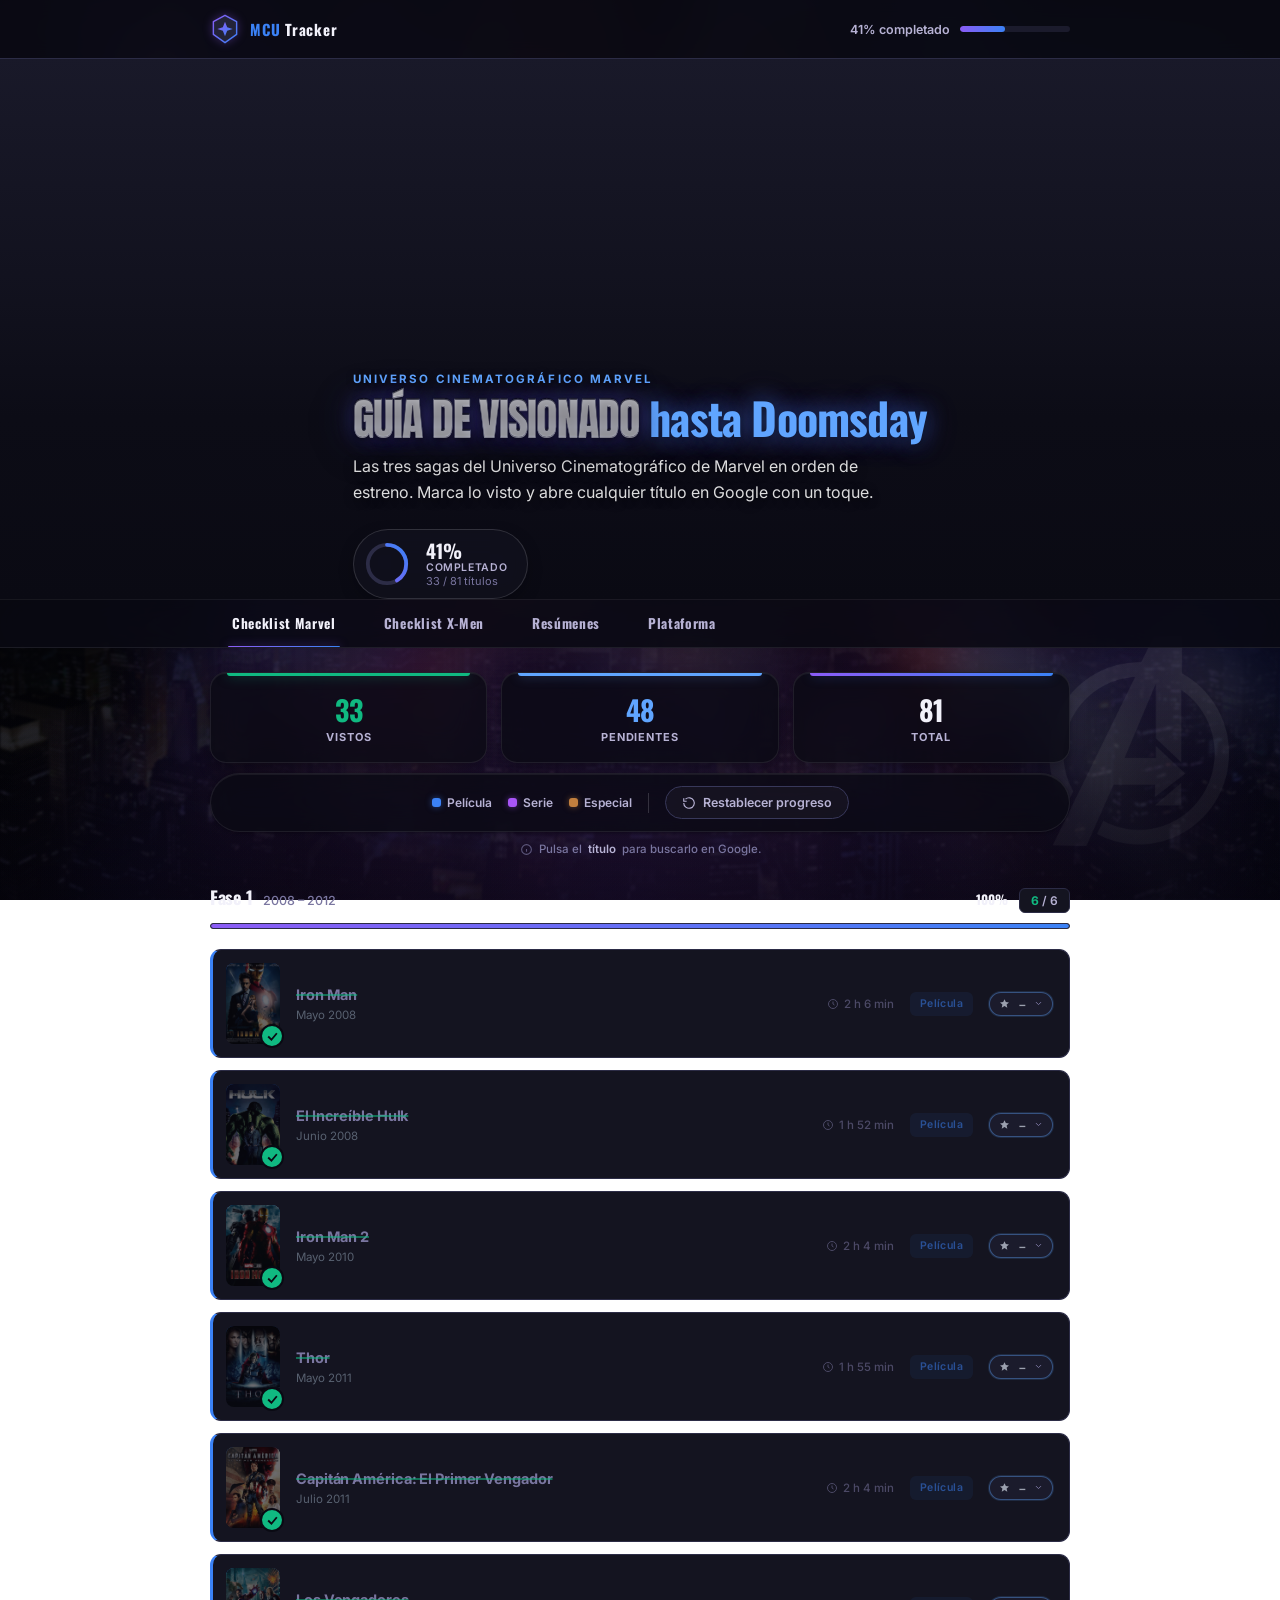
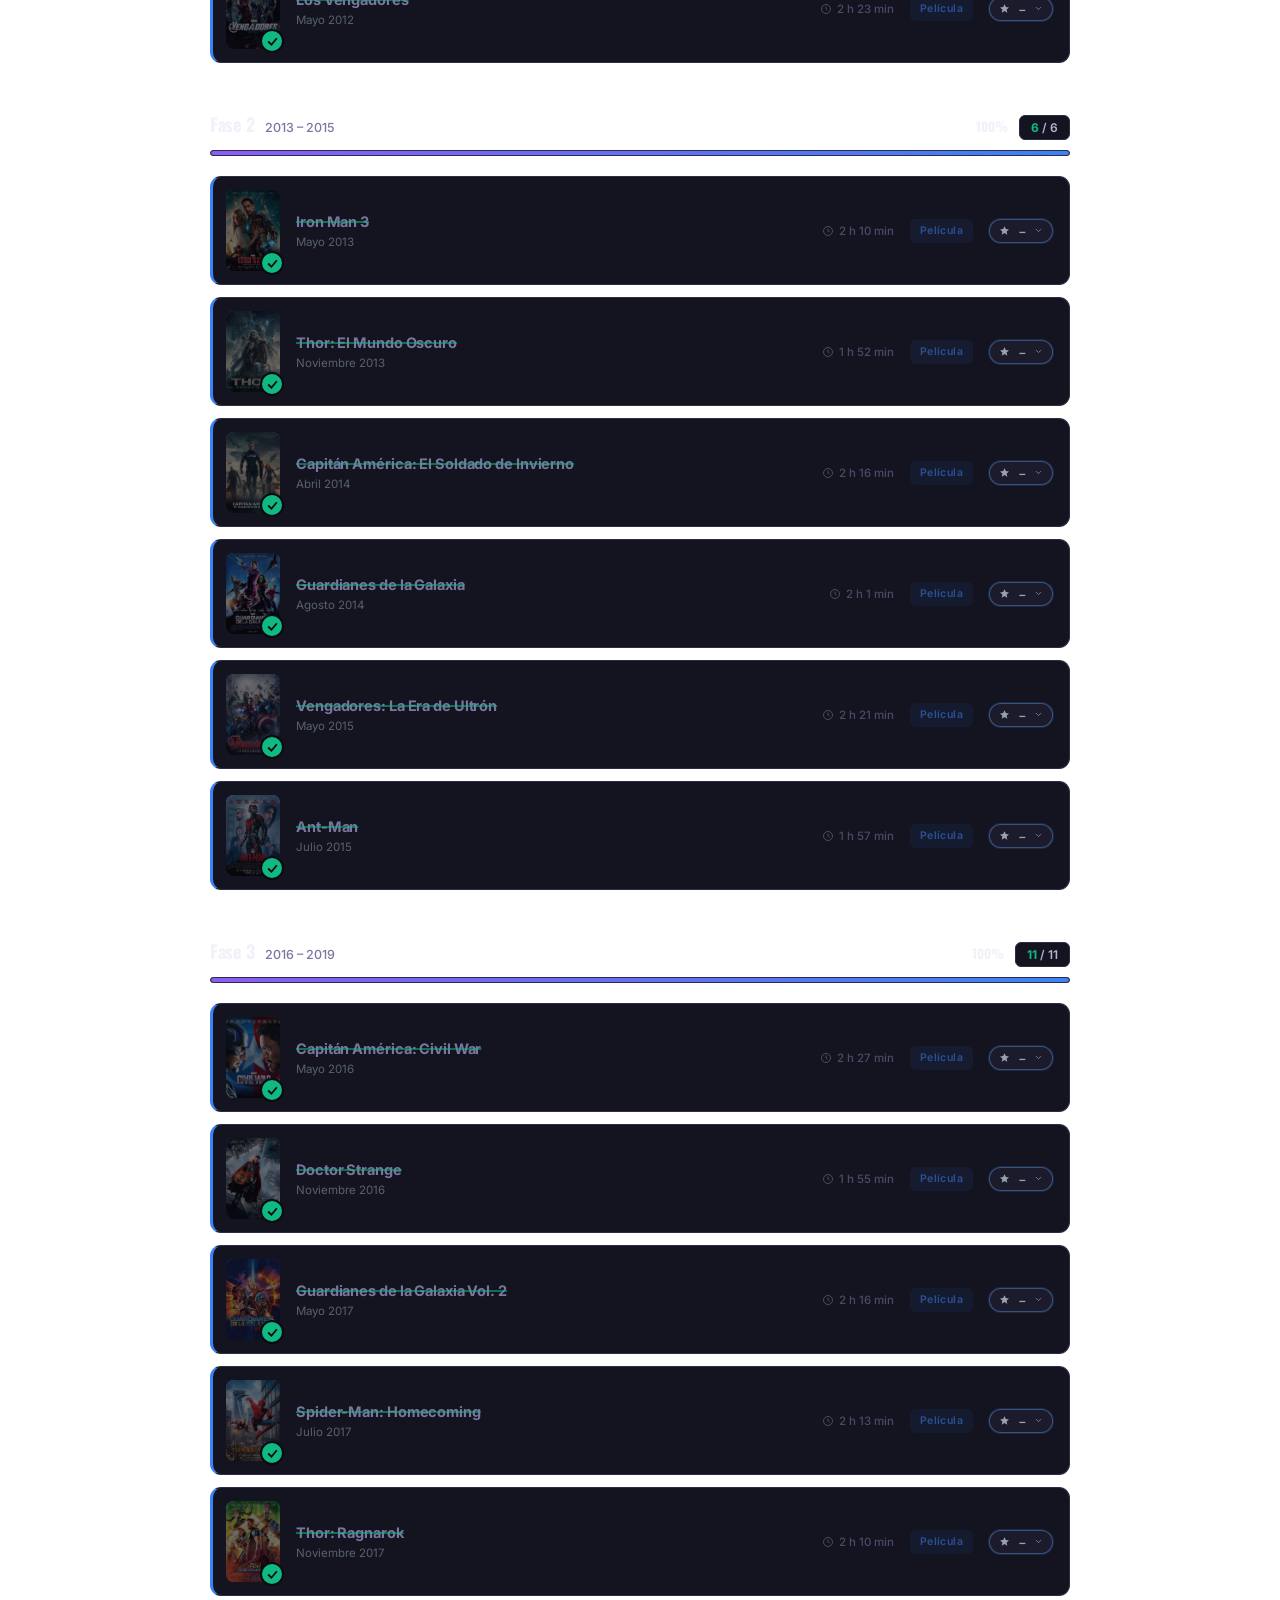
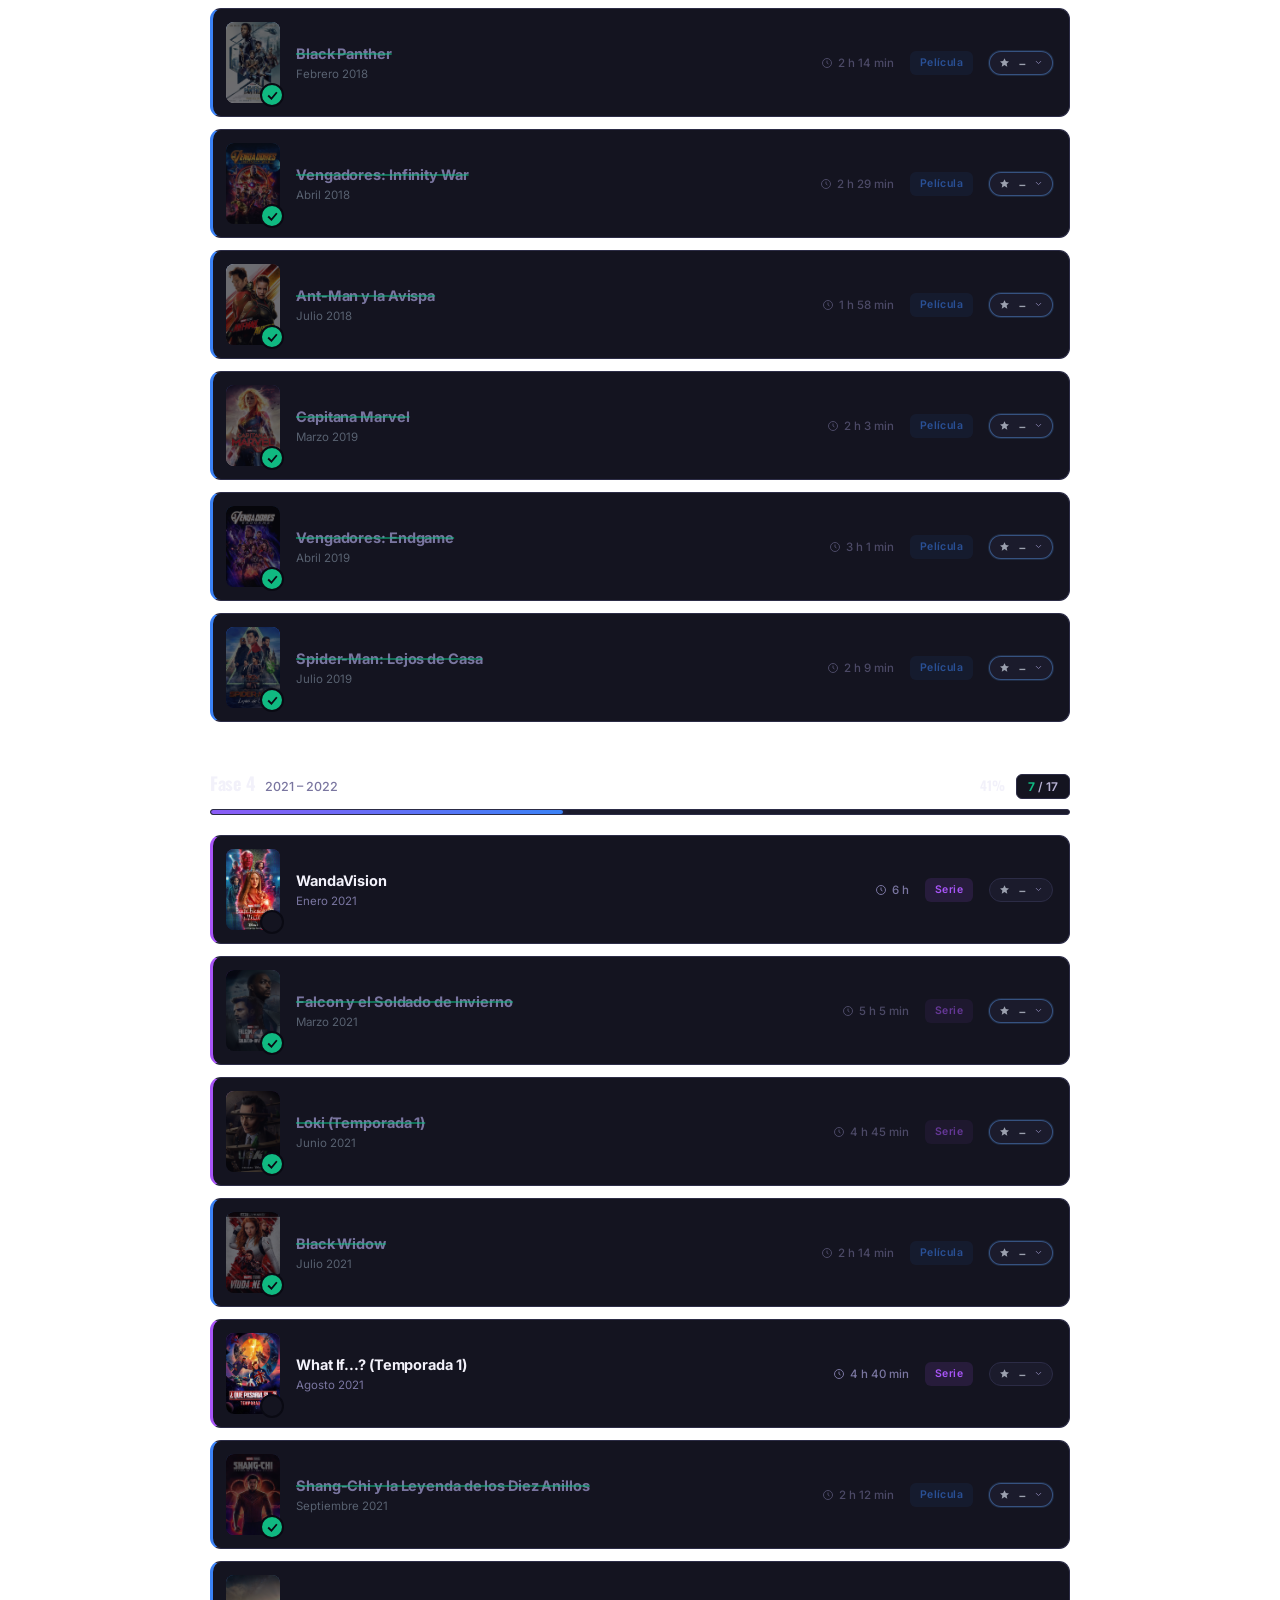
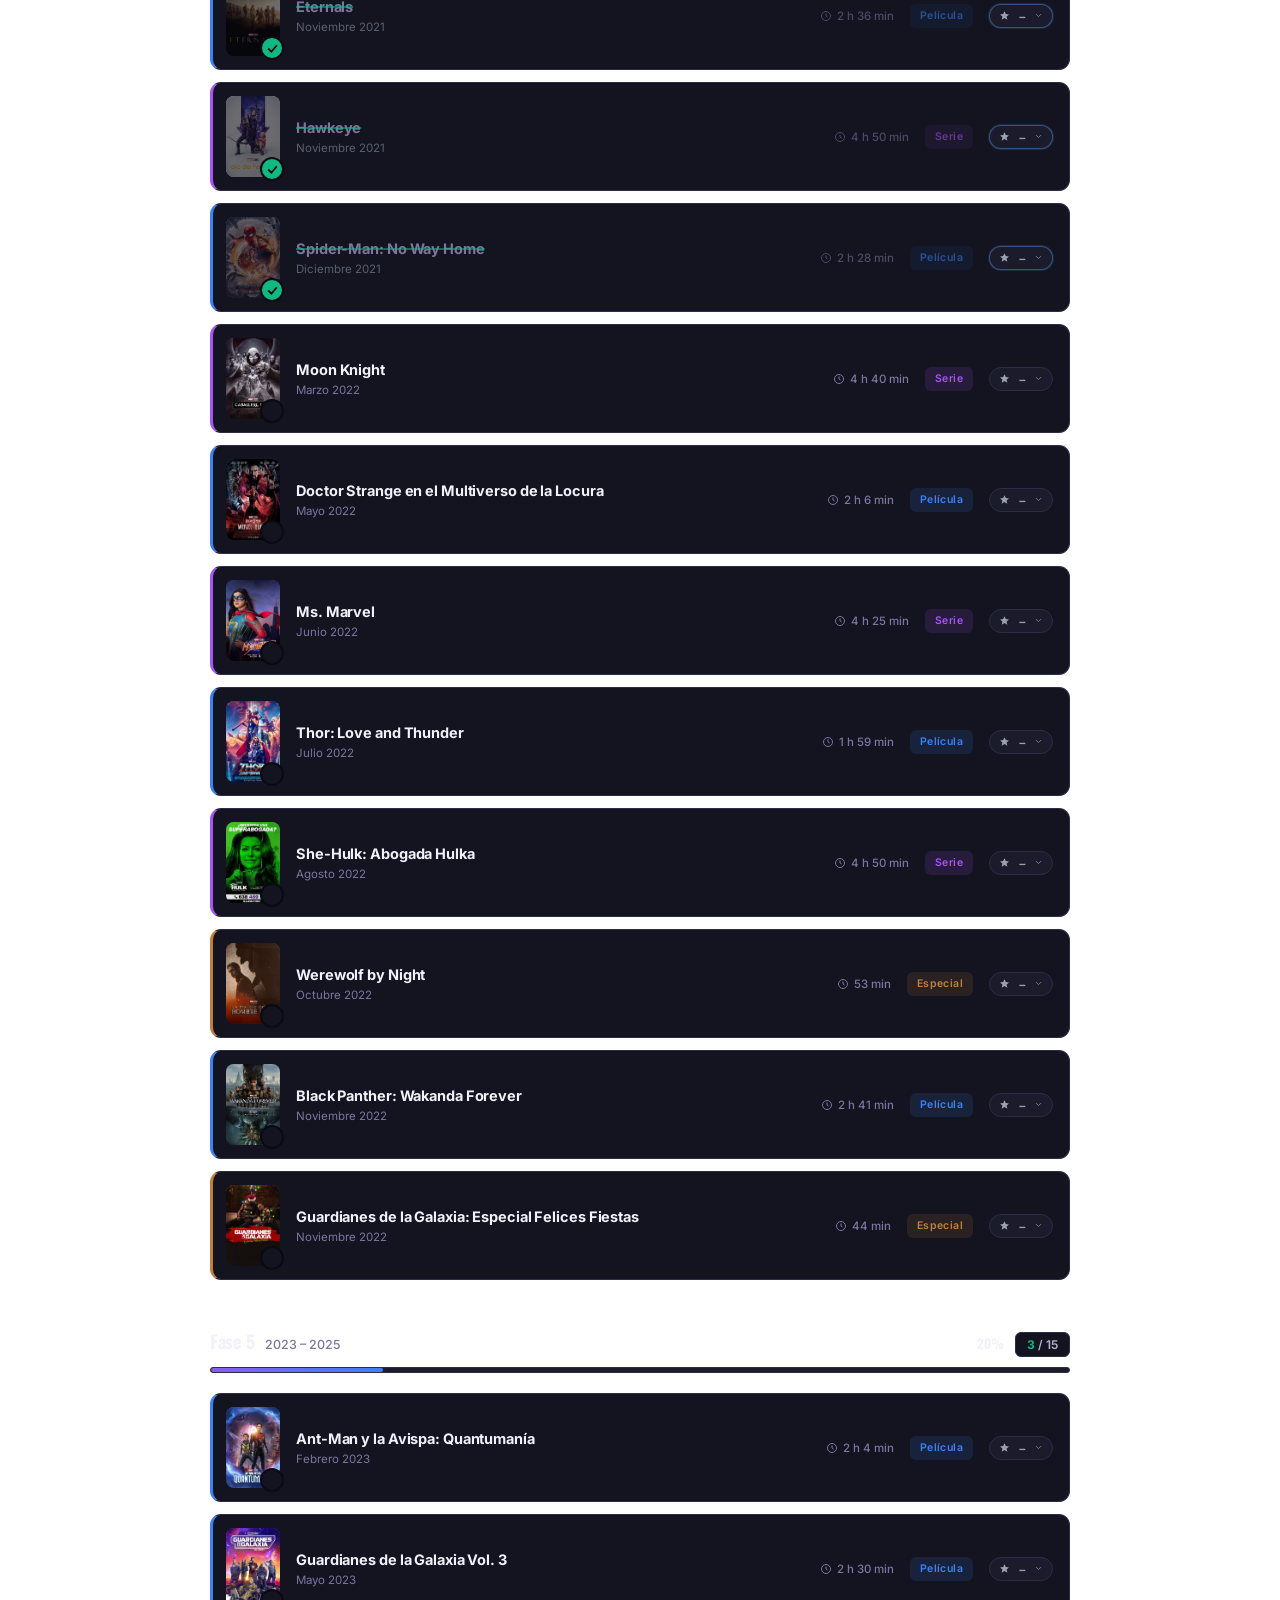
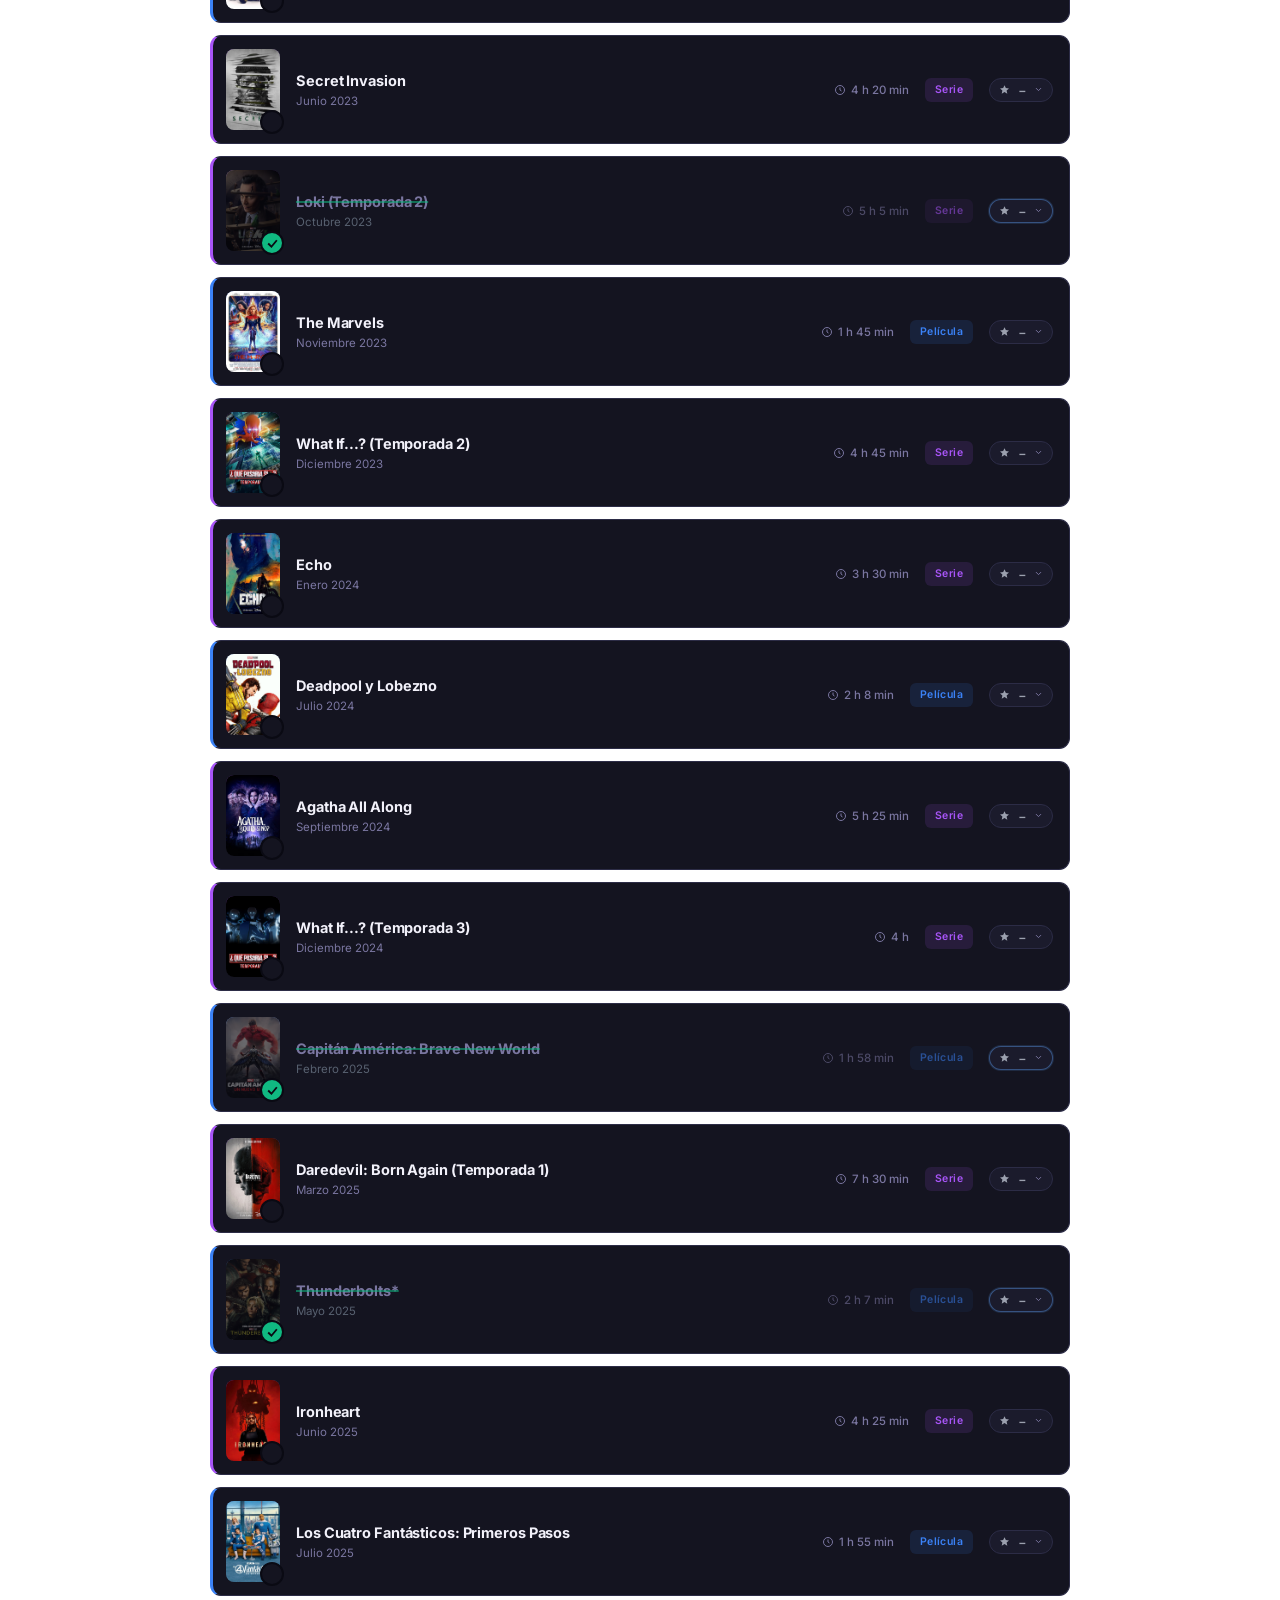
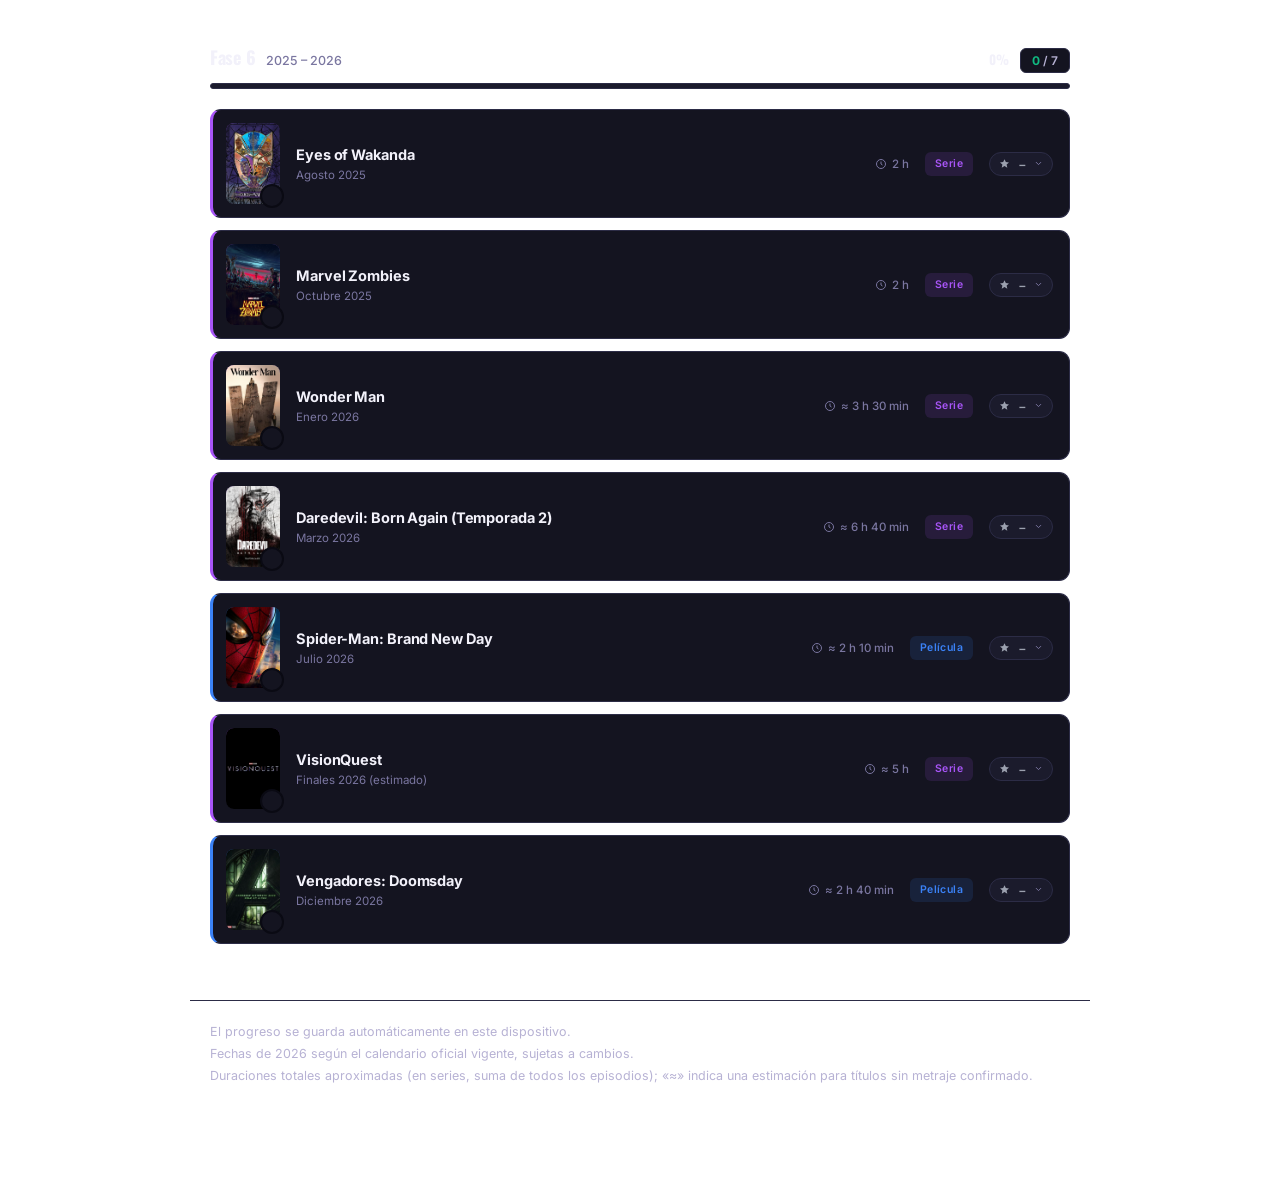
==== index.html @ 8c40d05f "feat: pestaña X-Men, duraciones totales y rediseño Endgame profesional - Nueva pestaña "Checklist X-" ====
<!DOCTYPE html>
<html lang="es">
<head>
<meta charset="UTF-8">
<meta name="viewport" content="width=device-width, initial-scale=1.0">
<meta name="description" content="Guía interactiva del Universo Cinematográfico Marvel (MCU): marca lo que ya has visto por fases, consulta resúmenes en YouTube y descubre en qué plataforma está cada título en España.">
<title>MCU Tracker · Guía de visionado</title>
<link rel="icon" type="image/svg+xml" href="data:image/svg+xml,%3Csvg xmlns='http://www.w3.org/2000/svg' viewBox='0 0 32 32'%3E%3Cdefs%3E%3ClinearGradient id='g' x1='0' y1='0' x2='1' y2='1'%3E%3Cstop offset='0%25' stop-color='%238b5cf6'/%3E%3Cstop offset='100%25' stop-color='%233b82f6'/%3E%3C/linearGradient%3E%3C/defs%3E%3Cpath d='M16 1.4 L28.4 8.2 V21.8 L16 30.6 L3.6 21.8 V8.2 Z' fill='%230a0a13' stroke='url(%23g)' stroke-width='1.8'/%3E%3Cpath d='M16 8.2 L18.3 14.1 L24.2 16 L18.3 17.9 L16 23.8 L13.7 17.9 L7.8 16 L13.7 14.1 Z' fill='url(%23g)'/%3E%3C/svg%3E">
<link rel="preconnect" href="https://fonts.googleapis.com">
<link rel="preconnect" href="https://fonts.gstatic.com" crossorigin>
<link href="https://fonts.googleapis.com/css2?family=Anton&family=Oswald:wght@400;500;600;700&family=Inter:wght@400;500;600;700&display=swap" rel="stylesheet">
<link rel="stylesheet" href="css/tokens.css">
<link rel="stylesheet" href="css/metal-title.css">
<link rel="stylesheet" href="css/styles.css">
<link rel="stylesheet" href="css/background.css">
</head>
<body>

<div class="bg-fx" aria-hidden="true">
  <div class="bg-fx__base"></div>
  <div class="bg-fx__base-cool"></div>
  <div class="bg-fx__skyline"></div>
  <div class="bg-fx__tint"></div>
  <div class="bg-fx__bolt"></div>
  <div class="bg-fx__mark"></div>
  <div class="bg-fx__vignette"></div>
</div>

<div class="topbar">
  <div class="topbar-inner">
    <div class="brand">
      <span class="brand-mark" aria-hidden="true">
        <svg viewBox="0 0 32 32" width="30" height="30" focusable="false">
          <defs>
            <linearGradient id="brandEmblemGrad" x1="0" y1="0" x2="1" y2="1">
              <stop offset="0%" stop-color="#8b5cf6"/>
              <stop offset="100%" stop-color="#3b82f6"/>
            </linearGradient>
          </defs>
          <path d="M16 1.4 L28.4 8.2 V21.8 L16 30.6 L3.6 21.8 V8.2 Z"
                fill="#232338" stroke="url(#brandEmblemGrad)" stroke-width="1.5" stroke-linejoin="round"/>
          <path d="M16 8.2 L18.3 14.1 L24.2 16 L18.3 17.9 L16 23.8 L13.7 17.9 L7.8 16 L13.7 14.1 Z"
                fill="url(#brandEmblemGrad)"/>
        </svg>
      </span>
      <span class="brand-word"><b>MCU</b> Tracker</span>
    </div>
    <div class="topbar-progress">
      <span class="pct" id="pctLabel">0% completado</span>
      <div class="mini-bar"><div class="mini-fill" id="miniFill"></div></div>
    </div>
  </div>
</div>

<section class="hero-cinematic">
  <div class="hero-cinematic__media" id="heroMedia"></div>
  <div class="hero-cinematic__content wrap">
    <p class="hero-eyebrow">Universo Cinematográfico Marvel</p>
    <h1 class="hero-title"><span class="metal-title">Guía de visionado</span> <span class="metal-title-accent">hasta Doomsday</span></h1>
    <p class="hero-subtitle">Las tres sagas del Universo Cinematográfico de Marvel en orden de estreno. Marca lo visto y abre cualquier título en Google con un toque.</p>
    <div class="hero-badge">
      <svg class="hero-badge__ring" viewBox="0 0 48 48" width="46" height="46" aria-hidden="true">
        <circle cx="24" cy="24" r="20" stroke="var(--border)" stroke-width="4" fill="none"/>
        <circle cx="24" cy="24" r="20" stroke="url(#heroRingGrad)" stroke-width="4" fill="none"
                stroke-linecap="round" stroke-dasharray="125.7" stroke-dashoffset="125.7"
                transform="rotate(-90 24 24)" id="heroRingProgress"/>
        <defs>
          <linearGradient id="heroRingGrad" x1="0" y1="0" x2="1" y2="1">
            <stop offset="0%" stop-color="var(--brand-purple)"/>
            <stop offset="100%" stop-color="var(--brand-blue)"/>
          </linearGradient>
        </defs>
      </svg>
      <div class="hero-badge__text">
        <span class="hero-badge__pct" id="heroPct">0%</span>
        <span class="hero-badge__label">Completado</span>
        <span class="hero-badge__count" id="heroCount">0 / 0 títulos</span>
      </div>
    </div>
  </div>
</section>

<div class="tabs-bar">
  <div class="tabs-inner wrap" role="tablist" aria-label="Secciones">
    <button class="tab active" role="tab" aria-selected="true" aria-controls="panel-checklist" id="tab-checklist" data-tab="checklist" tabindex="0">Checklist Marvel</button>
    <button class="tab" role="tab" aria-selected="false" aria-controls="panel-xmen" id="tab-xmen" data-tab="xmen" tabindex="-1">Checklist X-Men</button>
    <button class="tab" role="tab" aria-selected="false" aria-controls="panel-resumenes" id="tab-resumenes" data-tab="resumenes" tabindex="-1">Resúmenes</button>
    <button class="tab" role="tab" aria-selected="false" aria-controls="panel-plataforma" id="tab-plataforma" data-tab="plataforma" tabindex="-1">Plataforma</button>
    <!-- HUECO EXTENSIBLE: para añadir otra pestaña, duplicar el patrón de arriba
         (botón .tab + panel .tab-panel) y añadir su id a TAB_IDS en el script.
         No requiere cambios de CSS ni de layout; .tabs-inner ya soporta overflow-x. -->
  </div>
</div>

<main class="wrap">

  <section id="panel-checklist" role="tabpanel" aria-labelledby="tab-checklist" class="tab-panel active">
    <div class="stats">
      <div class="stat stat--done"><div class="val g" id="statDone">0</div><div class="lbl">Vistos</div></div>
      <div class="stat stat--left"><div class="val b" id="statLeft">0</div><div class="lbl">Pendientes</div></div>
      <div class="stat stat--total"><div class="val" id="statTotal">0</div><div class="lbl">Total</div></div>
    </div>

    <div class="toolbar">
      <div class="legend">
        <span class="legend__item"><i class="dot f" aria-hidden="true"></i>Película</span>
        <span class="legend__item"><i class="dot s" aria-hidden="true"></i>Serie</span>
        <span class="legend__item"><i class="dot e" aria-hidden="true"></i>Especial</span>
      </div>
      <span class="toolbar__divider" aria-hidden="true"></span>
      <button class="reset" id="resetBtn" type="button">
        <svg class="reset__icon" viewBox="0 0 24 24" width="14" height="14" fill="none" stroke="currentColor" stroke-width="2" aria-hidden="true">
          <path d="M3 12a9 9 0 1 0 3-6.7M3 4v5h5"/>
        </svg>
        Restablecer progreso
      </button>
    </div>
    <div class="hint">
      <svg class="hint__icon" viewBox="0 0 24 24" width="13" height="13" fill="none" stroke="currentColor" stroke-width="2" aria-hidden="true">
        <circle cx="12" cy="12" r="9"/><path d="M12 16v-5M12 8h.01"/>
      </svg>
      Pulsa el <b>título</b> para buscarlo en Google.
    </div>

    <div id="checklistList"></div>
  </section>

  <section id="panel-xmen" role="tabpanel" aria-labelledby="tab-xmen" class="tab-panel" hidden>
    <div class="panel-intro">
      <h2>Saga X-Men</h2>
      <p>Todas las películas y series de la saga mutante en orden de estreno. Lo que marques aquí también suma al progreso global.</p>
    </div>
    <div id="xmenList"></div>
  </section>

  <section id="panel-resumenes" role="tabpanel" aria-labelledby="tab-resumenes" class="tab-panel" hidden>
    <div class="panel-intro">
      <h2>Resúmenes en YouTube</h2>
      <p>Abre la búsqueda de YouTube para cada título y ponte al día con un resumen antes de continuar la maratón.</p>
    </div>
    <div class="action-grid" id="resumenesList"></div>
  </section>

  <section id="panel-plataforma" role="tabpanel" aria-labelledby="tab-plataforma" class="tab-panel" hidden>
    <div class="panel-intro">
      <h2>¿Dónde verla?</h2>
      <p>Pulsa un título (o el botón «¿Dónde verla?») para buscarlo en Google y descubrir al instante en qué plataforma está disponible en España.</p>
    </div>
    <div class="action-grid" id="plataformaList"></div>
  </section>

</main>

<footer>
  El progreso se guarda automáticamente en este dispositivo.<br>
  Fechas de 2026 según el calendario oficial vigente, sujetas a cambios.<br>
  Duraciones totales aproximadas (en series, suma de todos los episodios); «≈» indica una estimación para títulos sin metraje confirmado.
</footer>

<script src="js/images-posters.js"></script>
<script>
(function(){
'use strict';

/* Nota: la pestaña "Plataforma" no mantiene una tabla de disponibilidad
   (caduca demasiado rápido); abre una búsqueda de Google por título. */

/* ============ DATOS DE CONTENIDO ============
   m = duración total en minutos (en series, suma de todos los episodios).
   est:true = duración estimada (título sin metraje oficial confirmado; se muestra con «≈»). */
const DATA=[
 {phase:"Fase 1",years:"2008 – 2012",items:[
  {t:"Iron Man",d:"Mayo 2008",type:"film",m:126},
  {t:"El Increíble Hulk",d:"Junio 2008",type:"film",q:"The Incredible Hulk 2008",m:112},
  {t:"Iron Man 2",d:"Mayo 2010",type:"film",m:124},
  {t:"Thor",d:"Mayo 2011",type:"film",q:"Thor 2011 pelicula",m:115},
  {t:"Capitán América: El Primer Vengador",d:"Julio 2011",type:"film",m:124},
  {t:"Los Vengadores",d:"Mayo 2012",type:"film",q:"The Avengers 2012",m:143},
 ]},
 {phase:"Fase 2",years:"2013 – 2015",items:[
  {t:"Iron Man 3",d:"Mayo 2013",type:"film",m:130},
  {t:"Thor: El Mundo Oscuro",d:"Noviembre 2013",type:"film",m:112},
  {t:"Capitán América: El Soldado de Invierno",d:"Abril 2014",type:"film",m:136},
  {t:"Guardianes de la Galaxia",d:"Agosto 2014",type:"film",m:121},
  {t:"Vengadores: La Era de Ultrón",d:"Mayo 2015",type:"film",m:141},
  {t:"Ant-Man",d:"Julio 2015",type:"film",m:117},
 ]},
 {phase:"Fase 3",years:"2016 – 2019",items:[
  {t:"Capitán América: Civil War",d:"Mayo 2016",type:"film",m:147},
  {t:"Doctor Strange",d:"Noviembre 2016",type:"film",m:115},
  {t:"Guardianes de la Galaxia Vol. 2",d:"Mayo 2017",type:"film",m:136},
  {t:"Spider-Man: Homecoming",d:"Julio 2017",type:"film",m:133},
  {t:"Thor: Ragnarok",d:"Noviembre 2017",type:"film",m:130},
  {t:"Black Panther",d:"Febrero 2018",type:"film",m:134},
  {t:"Vengadores: Infinity War",d:"Abril 2018",type:"film",m:149},
  {t:"Ant-Man y la Avispa",d:"Julio 2018",type:"film",m:118},
  {t:"Capitana Marvel",d:"Marzo 2019",type:"film",m:123},
  {t:"Vengadores: Endgame",d:"Abril 2019",type:"film",m:181},
  {t:"Spider-Man: Lejos de Casa",d:"Julio 2019",type:"film",m:129},
 ]},
 {phase:"Fase 4",years:"2021 – 2022",items:[
  {t:"WandaVision",d:"Enero 2021",type:"serie",m:360},
  {t:"Falcon y el Soldado de Invierno",d:"Marzo 2021",type:"serie",m:305},
  {t:"Loki (Temporada 1)",d:"Junio 2021",type:"serie",q:"Loki serie temporada 1",m:285},
  {t:"Black Widow",d:"Julio 2021",type:"film",m:134},
  {t:"What If...? (Temporada 1)",d:"Agosto 2021",type:"serie",q:"What If Marvel temporada 1",m:280},
  {t:"Shang-Chi y la Leyenda de los Diez Anillos",d:"Septiembre 2021",type:"film",m:132},
  {t:"Eternals",d:"Noviembre 2021",type:"film",m:156},
  {t:"Hawkeye",d:"Noviembre 2021",type:"serie",q:"Hawkeye serie Marvel",m:290},
  {t:"Spider-Man: No Way Home",d:"Diciembre 2021",type:"film",m:148},
  {t:"Moon Knight",d:"Marzo 2022",type:"serie",m:280},
  {t:"Doctor Strange en el Multiverso de la Locura",d:"Mayo 2022",type:"film",m:126},
  {t:"Ms. Marvel",d:"Junio 2022",type:"serie",m:265},
  {t:"Thor: Love and Thunder",d:"Julio 2022",type:"film",m:119},
  {t:"She-Hulk: Abogada Hulka",d:"Agosto 2022",type:"serie",m:290},
  {t:"Werewolf by Night",d:"Octubre 2022",type:"especial",m:53},
  {t:"Black Panther: Wakanda Forever",d:"Noviembre 2022",type:"film",m:161},
  {t:"Guardianes de la Galaxia: Especial Felices Fiestas",d:"Noviembre 2022",type:"especial",q:"Guardians of the Galaxy Holiday Special",m:44},
 ]},
 {phase:"Fase 5",years:"2023 – 2025",items:[
  {t:"Ant-Man y la Avispa: Quantumanía",d:"Febrero 2023",type:"film",m:124},
  {t:"Guardianes de la Galaxia Vol. 3",d:"Mayo 2023",type:"film",m:150},
  {t:"Secret Invasion",d:"Junio 2023",type:"serie",q:"Secret Invasion serie Marvel",m:260},
  {t:"Loki (Temporada 2)",d:"Octubre 2023",type:"serie",q:"Loki temporada 2",m:305},
  {t:"The Marvels",d:"Noviembre 2023",type:"film",m:105},
  {t:"What If...? (Temporada 2)",d:"Diciembre 2023",type:"serie",q:"What If Marvel temporada 2",m:285},
  {t:"Echo",d:"Enero 2024",type:"serie",q:"Echo serie Marvel",m:210},
  {t:"Deadpool y Lobezno",d:"Julio 2024",type:"film",q:"Deadpool Wolverine 2024",m:128},
  {t:"Agatha All Along",d:"Septiembre 2024",type:"serie",m:325},
  {t:"What If...? (Temporada 3)",d:"Diciembre 2024",type:"serie",q:"What If Marvel temporada 3",m:240},
  {t:"Capitán América: Brave New World",d:"Febrero 2025",type:"film",m:118},
  {t:"Daredevil: Born Again (Temporada 1)",d:"Marzo 2025",type:"serie",q:"Daredevil Born Again temporada 1",m:450},
  {t:"Thunderbolts*",d:"Mayo 2025",type:"film",q:"Thunderbolts 2025 pelicula",m:127},
  {t:"Ironheart",d:"Junio 2025",type:"serie",q:"Ironheart serie Marvel",m:265},
  {t:"Los Cuatro Fantásticos: Primeros Pasos",d:"Julio 2025",type:"film",q:"Fantastic Four First Steps",m:115},
 ]},
 {phase:"Fase 6",years:"2025 – 2026",items:[
  {t:"Eyes of Wakanda",d:"Agosto 2025",type:"serie",m:120},
  {t:"Marvel Zombies",d:"Octubre 2025",type:"serie",q:"Marvel Zombies serie 2025",m:120},
  {t:"Wonder Man",d:"Enero 2026",type:"serie",q:"Wonder Man serie Marvel 2026",m:210,est:true},
  {t:"Daredevil: Born Again (Temporada 2)",d:"Marzo 2026",type:"serie",q:"Daredevil Born Again temporada 2",m:400,est:true},
  {t:"Spider-Man: Brand New Day",d:"Julio 2026",type:"film",m:130,est:true},
  {t:"VisionQuest",d:"Finales 2026 (estimado)",type:"serie",q:"VisionQuest serie Marvel",m:300,est:true},
  {t:"Vengadores: Doomsday",d:"Diciembre 2026",type:"film",q:"Avengers Doomsday 2026",m:160,est:true},
 ]},
];

/* ============ SAGA X-MEN (pestaña propia; también suma al progreso global) ============ */
const XMEN_DATA=[
 {phase:"Películas y series",years:"1992 – 2024",items:[
  {t:"X-Men: La Serie Animada",d:"1992 – 1997",type:"serie",q:"X-Men serie animada 1992",m:1670},
  {t:"X-Men",d:"Agosto 2000",type:"film",q:"X-Men 2000 pelicula",m:104},
  {t:"X-Men: Evolución",d:"2000 – 2003",type:"serie",q:"X-Men Evolution serie animada",m:1090},
  {t:"X-Men 2",d:"Mayo 2003",type:"film",q:"X2 X-Men United",m:134},
  {t:"X-Men: La Decisión Final",d:"Mayo 2006",type:"film",q:"X-Men The Last Stand",m:104},
  {t:"Lobezno y los X-Men",d:"Enero 2009",type:"serie",q:"Wolverine and the X-Men serie animada",m:570},
  {t:"X-Men Orígenes: Lobezno",d:"Mayo 2009",type:"film",q:"X-Men Origins Wolverine",m:107},
  {t:"X-Men: Primera Generación",d:"Junio 2011",type:"film",q:"X-Men First Class",m:132},
  {t:"Lobezno Inmortal",d:"Julio 2013",type:"film",q:"The Wolverine 2013",m:126},
  {t:"X-Men: Días del Futuro Pasado",d:"Mayo 2014",type:"film",q:"X-Men Days of Future Past",m:132},
  {t:"Deadpool",d:"Febrero 2016",type:"film",q:"Deadpool 2016 pelicula",m:108},
  {t:"X-Men: Apocalipsis",d:"Mayo 2016",type:"film",q:"X-Men Apocalypse",m:144},
  {t:"Legion",d:"2017 – 2019",type:"serie",q:"Legion serie FX Marvel",m:1350},
  {t:"Logan",d:"Marzo 2017",type:"film",q:"Logan 2017 pelicula",m:137},
  {t:"The Gifted",d:"2017 – 2019",type:"serie",q:"The Gifted serie mutantes",m:1245},
  {t:"Deadpool 2",d:"Mayo 2018",type:"film",m:119},
  {t:"X-Men: Fénix Oscura",d:"Junio 2019",type:"film",q:"X-Men Dark Phoenix",m:113},
  {t:"Los Nuevos Mutantes",d:"Agosto 2020",type:"film",q:"The New Mutants 2020",m:94},
  {t:"X-Men '97",d:"Marzo 2024",type:"serie",q:"X-Men 97 serie Disney+",m:290},
 ]},
];

const PRESET_VISTO=[
 "Iron Man","El Increíble Hulk","Iron Man 2","Thor","Capitán América: El Primer Vengador","Los Vengadores",
 "Iron Man 3","Thor: El Mundo Oscuro","Capitán América: El Soldado de Invierno","Guardianes de la Galaxia","Vengadores: La Era de Ultrón","Ant-Man",
 "Capitán América: Civil War","Doctor Strange","Guardianes de la Galaxia Vol. 2","Spider-Man: Homecoming","Thor: Ragnarok","Black Panther","Vengadores: Infinity War","Ant-Man y la Avispa","Capitana Marvel","Vengadores: Endgame","Spider-Man: Lejos de Casa",
 "Falcon y el Soldado de Invierno","Loki (Temporada 1)","Loki (Temporada 2)","Hawkeye","Eternals","Shang-Chi y la Leyenda de los Diez Anillos","Spider-Man: No Way Home","Black Widow","Thunderbolts*","Capitán América: Brave New World"
];

const KEY="mcu_checklist_v3";
const RATINGS_KEY="mcu_ratings_v1";
const TICK='<svg viewBox="0 0 24 24"><polyline points="4 12 10 18 20 6"/></svg>';
const CLOCK='<svg viewBox="0 0 24 24" width="12" height="12" fill="none" stroke="currentColor" stroke-width="2" aria-hidden="true"><circle cx="12" cy="12" r="9"/><path d="M12 7v5l3 2"/></svg>';
let state={};
let ratings={};

/* ============ HELPERS ============ */
function posterOf(it){ return POSTERS_LOCAL[it.t] || null; }
function googleUrl(it){ return 'https://www.google.com/search?q='+encodeURIComponent(it.q||it.t); }
function youtubeUrl(it){ return 'https://www.youtube.com/results?search_query='+encodeURIComponent('resumen '+it.t+' Marvel'); }
function whereToWatchUrl(it){ return 'https://www.google.com/search?q='+encodeURIComponent(it.t+' dónde ver online plataforma'); }
function typeLabel(type){ return type==='film'?'Película':type==='serie'?'Serie':'Especial'; }
function durationLabel(it){
  if(!it.m) return '';
  const h=Math.floor(it.m/60), min=it.m%60;
  const txt = h===0 ? min+' min' : (min===0 ? h+' h' : h+' h '+min+' min');
  return (it.est?'≈ ':'')+txt;
}
function buildDurationEl(it){
  const dur=durationLabel(it);
  if(!dur) return null;
  const el=document.createElement('span');
  el.className='duration';
  el.title='Duración total'+(it.est?' (estimada)':'');
  el.innerHTML=CLOCK;
  el.appendChild(document.createTextNode(dur));
  return el;
}

function load(){
  try{ state=JSON.parse(localStorage.getItem(KEY))||{}; }catch(e){ state={}; }
  if(!localStorage.getItem(KEY)){ PRESET_VISTO.forEach(t=>state[t]=true); save(); }
}
function save(){ localStorage.setItem(KEY,JSON.stringify(state)); }

function loadRatings(){
  try{ ratings=JSON.parse(localStorage.getItem(RATINGS_KEY))||{}; }catch(e){ ratings={}; }
}
function saveRatings(){ localStorage.setItem(RATINGS_KEY,JSON.stringify(ratings)); }
function setRating(t,val){
  if(val===''){ delete ratings[t]; }else{ ratings[t]=Number(val); }
  saveRatings();
}

/* ============ ÍNDICES AUXILIARES ============ */
const ALL_PHASES = DATA.concat(XMEN_DATA);
const TRACKED_ITEMS = ALL_PHASES.reduce((acc,ph)=>acc.concat(ph.items),[]); // MCU + X-Men: progreso global
const titleToPhase = new Map();
ALL_PHASES.forEach(ph=>ph.items.forEach(it=>titleToPhase.set(it.t,ph.phase)));
const itemRefs = new Map();   // título -> { row, check }
const phaseRefs = new Map();  // nombre de fase -> { items, totalPh, pctEl, countEl, fillEl }

/* ============ CONSTRUCCIÓN DE PÓSTER (con onerror + lazy) ============ */
function buildPosterEl(it){
  const poster=document.createElement('div');
  poster.className='poster';
  poster.style.setProperty('--type-tint','var(--'+it.type+'-tint)');
  const url=posterOf(it);
  if(url){
    const img=document.createElement('img');
    img.src=url;
    img.alt=''; // decorativo: el título ya está en texto junto al póster
    img.loading='lazy';
    img.onerror=function(){ this.remove(); }; // si falla, queda visible el tinte de tipo de fondo
    poster.appendChild(img);
  }
  return poster;
}

/* ============ NOTA v2: disparador + popover (rejilla 0–10) ============
   Patrón ARIA "Collapsible Dropdown Listbox" (W3C ARIA Authoring
   Practices Guide). Reemplaza el <select> nativo v1. Reutiliza
   loadRatings/saveRatings/setRating y la KEY mcu_ratings_v1 sin
   cambios de contrato — ver design/DISENO-RATING-V2.md. */
const STAR_ICON = '<path d="M12 2.6 14.9 8.9 21.8 9.7 16.6 14.4 18.1 21.2 12 17.6 5.9 21.2 7.4 14.4 2.2 9.7 9.1 8.9Z" fill="currentColor"/>';
const CHEVRON_ICON = '<polyline points="6 9 12 15 18 9" fill="none" stroke="currentColor" stroke-width="2.6" stroke-linecap="round" stroke-linejoin="round"/>';

let ratingSeq = 0;
let activeRatingCtx = null; // única instancia de popover abierta a la vez (singleton)

function triggerAriaLabel(title,val){
  return 'Nota para «'+title+'»: '+(val===''?'sin nota':val+' sobre 10')+'. Abrir selector de 0 a 10.';
}

function currentSelectedIndex(ctx){
  const i = ctx.optionEls.findIndex(function(o){ return o.dataset.value === ctx.currentValue; });
  return i === -1 ? 0 : i;
}

function setActiveOption(ctx,idx){
  idx = Math.max(0, Math.min(ctx.optionEls.length - 1, idx)); // clamp, sin wrap
  ctx.activeIndex = idx;
  ctx.optionEls.forEach(function(o,i){ o.classList.toggle('is-active', i === idx); });
  ctx.popoverEl.setAttribute('aria-activedescendant', ctx.optionEls[idx].id);
}

function openPopover(ctx){
  if(activeRatingCtx && activeRatingCtx !== ctx) closePopover(activeRatingCtx,{restoreFocus:false});

  ctx.popoverEl.classList.remove('rating__popover--up'); // reset antes de medir
  ctx.popoverEl.hidden = false;

  const trigRect = ctx.triggerEl.getBoundingClientRect();
  const popRect  = ctx.popoverEl.getBoundingClientRect();
  const spaceBelow = window.innerHeight - trigRect.bottom;
  if(spaceBelow < popRect.height + 12){
    ctx.popoverEl.classList.add('rating__popover--up'); // no cabe debajo → abre hacia arriba
  }

  ctx.triggerEl.setAttribute('aria-expanded','true');
  setActiveOption(ctx, currentSelectedIndex(ctx));
  requestAnimationFrame(function(){ ctx.popoverEl.classList.add('is-open'); });
  ctx.popoverEl.focus({preventScroll:true});

  ctx.onOutside = function(e){ if(!ctx.wrapperEl.contains(e.target)) closePopover(ctx,{restoreFocus:false}); };
  document.addEventListener('pointerdown', ctx.onOutside);
  activeRatingCtx = ctx;
}

function closePopover(ctx, opts){
  const restoreFocus = opts && ('restoreFocus' in opts) ? opts.restoreFocus : true;
  ctx.popoverEl.classList.remove('is-open');
  ctx.popoverEl.hidden = true;
  ctx.triggerEl.setAttribute('aria-expanded','false');
  if(ctx.onOutside){ document.removeEventListener('pointerdown', ctx.onOutside); ctx.onOutside = null; }
  if(activeRatingCtx === ctx) activeRatingCtx = null;
  if(restoreFocus) ctx.triggerEl.focus();
}

function commitOption(ctx,idx){
  const optEl  = ctx.optionEls[idx];
  const rawVal = optEl.dataset.value;                              // '' o '0'..'10'
  const newVal = (rawVal === ctx.currentValue && rawVal !== '') ? '' : rawVal; // reelegir el mismo número = borrar

  setRating(ctx.it.t, newVal);           // función existente, sin cambios de firma
  ctx.currentValue = newVal;
  ctx.wrapperEl.dataset.rating = newVal;
  ctx.optionEls.forEach(function(o){ o.setAttribute('aria-selected', String(o.dataset.value === newVal)); });
  ctx.valueEl.textContent = newVal === '' ? '–' : newVal;
  ctx.triggerEl.setAttribute('aria-label', triggerAriaLabel(ctx.it.t, newVal));

  closePopover(ctx,{restoreFocus:true});
}

function wireRatingEvents(ctx){
  ctx.wrapperEl.addEventListener('click', function(e){ e.stopPropagation(); }); // defensivo

  ctx.triggerEl.addEventListener('click', function(){
    ctx.popoverEl.hidden ? openPopover(ctx) : closePopover(ctx,{restoreFocus:false});
  });
  ctx.triggerEl.addEventListener('keydown', function(e){
    if(['ArrowDown','ArrowUp','Enter',' '].indexOf(e.key)!==-1 && ctx.popoverEl.hidden){
      e.preventDefault(); openPopover(ctx);
    }
  });

  ctx.optionEls.forEach(function(optEl,idx){
    optEl.addEventListener('pointerenter', function(){ setActiveOption(ctx, idx); }); // preview visual, no confirma
    optEl.addEventListener('click', function(){ commitOption(ctx, idx); });           // un toque = confirma y cierra
  });

  const COLS = 6;
  ctx.popoverEl.addEventListener('keydown', function(e){
    const last = ctx.optionEls.length - 1;
    switch(e.key){
      case 'ArrowRight': e.preventDefault(); setActiveOption(ctx, ctx.activeIndex + 1); break;
      case 'ArrowLeft':  e.preventDefault(); setActiveOption(ctx, ctx.activeIndex - 1); break;
      case 'ArrowDown':  e.preventDefault(); setActiveOption(ctx, ctx.activeIndex + COLS); break;
      case 'ArrowUp':    e.preventDefault(); setActiveOption(ctx, ctx.activeIndex - COLS); break;
      case 'Home':       e.preventDefault(); setActiveOption(ctx, 0); break;
      case 'End':        e.preventDefault(); setActiveOption(ctx, last); break;
      case 'Enter':
      case ' ':          e.preventDefault(); commitOption(ctx, ctx.activeIndex); break;
      case 'Escape':     e.preventDefault(); closePopover(ctx,{restoreFocus:true}); break;
      case 'Tab':        closePopover(ctx,{restoreFocus:false}); break; // el tab sigue su curso normal
    }
  });
}

function buildRatingControl(it){
  const seq = ratingSeq++;
  const currentValue = ratings[it.t] != null ? String(ratings[it.t]) : '';

  const wrapperEl = document.createElement('div');
  wrapperEl.className = 'rating';
  wrapperEl.dataset.rating = currentValue;
  wrapperEl.dataset.key = it.t;

  const triggerEl = document.createElement('button');
  triggerEl.type = 'button';
  triggerEl.className = 'rating__trigger';
  triggerEl.id = 'rating-trigger-'+seq;
  triggerEl.setAttribute('aria-haspopup','listbox');
  triggerEl.setAttribute('aria-expanded','false');
  triggerEl.setAttribute('aria-controls','rating-listbox-'+seq);

  const starWrap = document.createElement('span');
  starWrap.innerHTML = '<svg class="rating__star" viewBox="0 0 24 24" width="11" height="11" aria-hidden="true" focusable="false">'+STAR_ICON+'</svg>';

  const valueEl = document.createElement('span');
  valueEl.className = 'rating__value';
  valueEl.textContent = currentValue === '' ? '–' : currentValue;

  const chevronWrap = document.createElement('span');
  chevronWrap.innerHTML = '<svg class="rating__chevron" viewBox="0 0 24 24" width="9" height="9" aria-hidden="true" focusable="false">'+CHEVRON_ICON+'</svg>';

  triggerEl.append(starWrap.firstElementChild, valueEl, chevronWrap.firstElementChild);
  triggerEl.setAttribute('aria-label', triggerAriaLabel(it.t, currentValue));

  const popoverEl = document.createElement('div');
  popoverEl.className = 'rating__popover';
  popoverEl.setAttribute('role','listbox');
  popoverEl.id = 'rating-listbox-'+seq;
  popoverEl.tabIndex = -1;
  popoverEl.setAttribute('aria-label','Nota para «'+it.t+'», de 0 a 10');
  popoverEl.setAttribute('aria-activedescendant','');
  popoverEl.hidden = true;

  const gridEl = document.createElement('div');
  gridEl.className = 'rating__grid';

  const optionEls = [];
  const clearEl = document.createElement('div');
  clearEl.className = 'rating__option rating__option--clear';
  clearEl.setAttribute('role','option');
  clearEl.id = 'rating-opt-'+seq+'-clear';
  clearEl.dataset.value = '';
  clearEl.innerHTML = '<span aria-hidden="true">–</span> Sin nota';
  gridEl.appendChild(clearEl); optionEls.push(clearEl);

  for(let n=0;n<=10;n++){
    const optEl=document.createElement('div');
    optEl.className='rating__option';
    optEl.setAttribute('role','option');
    optEl.id='rating-opt-'+seq+'-'+n;
    optEl.dataset.value=String(n);
    optEl.textContent=String(n);
    gridEl.appendChild(optEl); optionEls.push(optEl);
  }
  optionEls.forEach(function(o){ o.setAttribute('aria-selected', String(o.dataset.value === currentValue)); });

  popoverEl.appendChild(gridEl);
  wrapperEl.append(triggerEl, popoverEl);

  const ctx = { it:it, seq:seq, wrapperEl:wrapperEl, triggerEl:triggerEl, valueEl:valueEl, popoverEl:popoverEl, optionEls:optionEls, currentValue:currentValue, activeIndex:0, onOutside:null };
  wireRatingEvents(ctx);
  return wrapperEl;
}

/* ============ CHECKLIST ============ */
function buildItemRow(it){
  const isDone=!!state[it.t];
  const row=document.createElement('div');
  row.className='item type-'+it.type+(isDone?' done':'');
  row.style.setProperty('--type-tint','var(--'+it.type+'-tint)');
  row.style.setProperty('--type-border','var(--'+it.type+')');

  const poster=buildPosterEl(it);
  const check=document.createElement('div');
  check.className='check';
  check.setAttribute('role','checkbox');
  check.setAttribute('aria-checked',String(isDone));
  check.setAttribute('tabindex','0');
  check.title='Marcar como vista';
  check.innerHTML=TICK;
  poster.appendChild(check);

  const meta=document.createElement('div');
  meta.className='meta';
  meta.title='Buscar en Google';
  const titleEl=document.createElement('div'); titleEl.className='title'; titleEl.textContent=it.t;
  const dateEl=document.createElement('div'); dateEl.className='date'; dateEl.textContent=it.d;
  meta.append(titleEl,dateEl);

  const tag=document.createElement('span');
  tag.className='tag '+it.type;
  tag.textContent=typeLabel(it.type);

  row.append(poster,meta);
  const durEl=buildDurationEl(it);
  if(durEl) row.append(durEl);
  row.append(tag,buildRatingControl(it));

  const toggle=()=>toggleItem(it.t);
  check.addEventListener('click',(e)=>{ e.stopPropagation(); toggle(); });
  check.addEventListener('keydown',(e)=>{ if(e.key===' '||e.key==='Enter'){ e.preventDefault(); toggle(); } });
  meta.addEventListener('click',()=>window.open(googleUrl(it),'_blank'));

  itemRefs.set(it.t,{row,check});
  return row;
}

function buildPhase(ph){
  const sec=document.createElement('div');
  sec.className='phase';

  const head=document.createElement('div');
  head.className='phase-head';
  const h2=document.createElement('h2'); h2.textContent=ph.phase;
  const years=document.createElement('span'); years.className='years'; years.textContent=ph.years;
  const pctEl=document.createElement('span'); pctEl.className='phase-pct'; pctEl.textContent='0%';
  const countEl=document.createElement('span'); countEl.className='count';
  const countB=document.createElement('b'); countB.textContent='0';
  countEl.append(countB,document.createTextNode(' / '+ph.items.length));
  head.append(h2,years,pctEl,countEl);

  const track=document.createElement('div'); track.className='phase-progress-track';
  const fill=document.createElement('div'); fill.className='phase-progress-fill'; fill.style.width='0%';
  track.appendChild(fill);

  const grid=document.createElement('div'); grid.className='grid';
  ph.items.forEach(it=>grid.appendChild(buildItemRow(it)));

  sec.append(head,track,grid);
  phaseRefs.set(ph.phase,{items:ph.items,totalPh:ph.items.length,pctEl,countEl:countB,fillEl:fill});
  return sec;
}

function buildChecklist(){
  const list=document.getElementById('checklistList');
  list.innerHTML='';
  itemRefs.clear();
  phaseRefs.clear();
  DATA.forEach(ph=>list.appendChild(buildPhase(ph)));
}

/* ============ SAGA X-MEN (pestaña "X-Men") ============
   Reutiliza buildPhase/buildItemRow: mismas filas con tick, duración,
   tag y nota. Debe ejecutarse DESPUÉS de buildChecklist, que limpia
   itemRefs/phaseRefs. */
function buildXmen(){
  const cont=document.getElementById('xmenList');
  cont.innerHTML='';
  XMEN_DATA.forEach(ph=>cont.appendChild(buildPhase(ph)));
}

/* ============ RESÚMENES (YouTube) ============ */
function buildActionRow(it){
  const row=document.createElement('div');
  row.className='action-row';
  row.style.setProperty('--type-tint','var(--'+it.type+'-tint)');

  const poster=buildPosterEl(it);

  const meta=document.createElement('div'); meta.className='action-row__meta';
  const titleEl=document.createElement('div'); titleEl.className='action-row__title'; titleEl.textContent=it.t;
  const dateEl=document.createElement('div'); dateEl.className='action-row__date'; dateEl.textContent=it.d;
  meta.append(titleEl,dateEl);

  const cta=document.createElement('a');
  cta.target='_blank';
  cta.rel='noopener';
  cta.className='cta cta--youtube';
  cta.href=youtubeUrl(it);
  cta.innerHTML='<svg viewBox="0 0 24 24" width="15" height="15" fill="currentColor" aria-hidden="true"><path d="M8 5v14l11-7z"/></svg>Ver resumen';

  row.append(poster,meta,cta);
  return row;
}

function buildResumenes(){
  const cont=document.getElementById('resumenesList');
  cont.innerHTML='';
  const firstXmenTitle=XMEN_DATA[0].items[0].t;
  TRACKED_ITEMS.forEach((it,idx)=>{
    if(idx===0){
      const divTop=document.createElement('div');
      divTop.className='list-divider';
      divTop.textContent='Universo Marvel';
      cont.appendChild(divTop);
    }
    if(it.t===firstXmenTitle){
      const divXmen=document.createElement('div');
      divXmen.className='list-divider';
      divXmen.textContent='Saga X-Men';
      cont.appendChild(divXmen);
    }
    cont.appendChild(buildActionRow(it));
  });
}

/* ============ PLATAFORMA (¿Dónde verla? → Google) ============
   Cada fila es una tarjeta clicable: pulsar el póster/título, o el
   botón "¿Dónde verla?", abre una búsqueda de Google en pestaña
   nueva con el título + "dónde ver online plataforma". */
function buildPlatformRow(it){
  const row=document.createElement('div');
  row.className='action-row action-row--clickable';
  row.style.setProperty('--type-tint','var(--'+it.type+'-tint)');

  const poster=buildPosterEl(it);

  const meta=document.createElement('div'); meta.className='action-row__meta';
  const titleEl=document.createElement('div'); titleEl.className='action-row__title'; titleEl.textContent=it.t;
  const dateEl=document.createElement('div'); dateEl.className='action-row__date'; dateEl.textContent=it.d;
  meta.append(titleEl,dateEl);

  const url=whereToWatchUrl(it);
  const cta=document.createElement('a');
  cta.target='_blank';
  cta.rel='noopener';
  cta.className='cta cta--google';
  cta.href=url;
  cta.innerHTML='<svg viewBox="0 0 24 24" width="14" height="14" fill="none" stroke="currentColor" stroke-width="2" aria-hidden="true"><circle cx="11" cy="11" r="7"/><path d="m21 21-4.3-4.3"/></svg>¿Dónde verla?';

  row.append(poster,meta,cta);

  row.addEventListener('click',(e)=>{
    if(e.target.closest('a')) return; // ya la abre el propio enlace, evita abrir dos pestañas
    window.open(url,'_blank','noopener');
  });

  return row;
}

function buildPlataforma(){
  const cont=document.getElementById('plataformaList');
  cont.innerHTML='';
  const firstXmenTitle=XMEN_DATA[0].items[0].t;
  TRACKED_ITEMS.forEach((it,idx)=>{
    if(idx===0){
      const divTop=document.createElement('div');
      divTop.className='list-divider';
      divTop.textContent='Universo Marvel';
      cont.appendChild(divTop);
    }
    if(it.t===firstXmenTitle){
      const divXmen=document.createElement('div');
      divXmen.className='list-divider';
      divXmen.textContent='Saga X-Men';
      cont.appendChild(divXmen);
    }
    cont.appendChild(buildPlatformRow(it));
  });
}

/* ============ ACTUALIZACIONES PUNTUALES (sin reconstruir el DOM) ============ */
function updateItemUI(t){
  const ref=itemRefs.get(t);
  if(!ref) return;
  const isDone=!!state[t];
  ref.row.classList.toggle('done',isDone);
  ref.check.setAttribute('aria-checked',String(isDone));
}

function updatePhaseUI(phaseName){
  const ref=phaseRefs.get(phaseName);
  if(!ref) return;
  const seen=ref.items.filter(i=>state[i.t]).length;
  const pct= ref.totalPh ? Math.round(seen/ref.totalPh*100) : 0;
  ref.pctEl.textContent=pct+'%';
  ref.countEl.textContent=String(seen);
  ref.fillEl.style.width=pct+'%';
}

const RING_CIRCUMFERENCE=125.7;
function updateGlobalUI(){
  const total=TRACKED_ITEMS.length;
  const done=TRACKED_ITEMS.filter(it=>state[it.t]).length;
  const left=total-done;
  const pct= total ? Math.round(done/total*100) : 0;

  document.getElementById('statDone').textContent=done;
  document.getElementById('statLeft').textContent=left;
  document.getElementById('statTotal').textContent=total;
  document.getElementById('pctLabel').textContent=pct+'% completado';
  document.getElementById('miniFill').style.width=pct+'%';

  document.getElementById('heroPct').textContent=pct+'%';
  document.getElementById('heroCount').textContent=done+' / '+total+' títulos';
  const ring=document.getElementById('heroRingProgress');
  if(ring) ring.style.strokeDashoffset=String(RING_CIRCUMFERENCE*(1-pct/100));
}

function refreshAllUI(){
  ALL_PHASES.forEach(ph=>{
    ph.items.forEach(it=>updateItemUI(it.t));
    updatePhaseUI(ph.phase);
  });
  updateGlobalUI();
}

function toggleItem(t){
  state[t]=!state[t];
  save();
  updateItemUI(t);
  updatePhaseUI(titleToPhase.get(t));
  updateGlobalUI();
}

/* ============ HERO: imagen de fondo vía custom property ============ */
function setupHeroBg(){
  const media=document.getElementById('heroMedia');
  if(media && HERO_LOCAL){ media.style.setProperty('--hero-img','url("'+HERO_LOCAL+'")'); }
}

/* ============ TABS: routing por hash + teclado (patrón ARIA tabs) ============ */
const TAB_IDS=['checklist','xmen','resumenes','plataforma'];

function tabNameFromHash(){
  const h=(location.hash||'').slice(1).trim().toLowerCase();
  return TAB_IDS.indexOf(h)!==-1 ? h : 'checklist';
}

function activateTab(name){
  if(TAB_IDS.indexOf(name)===-1) name='checklist';
  TAB_IDS.forEach(id=>{
    const btn=document.getElementById('tab-'+id);
    const panel=document.getElementById('panel-'+id);
    if(!btn||!panel) return;
    const active = id===name;
    btn.classList.toggle('active',active);
    btn.setAttribute('aria-selected',String(active));
    btn.tabIndex = active?0:-1;
    panel.classList.toggle('active',active);
    panel.hidden = !active;
  });
}

function setupTabs(){
  const tablist=document.querySelector('.tabs-inner');
  if(!tablist) return;
  const buttons=Array.prototype.slice.call(tablist.querySelectorAll('.tab'));

  buttons.forEach(btn=>{
    btn.addEventListener('click',()=>{
      const name=btn.dataset.tab;
      activateTab(name);
      if(location.hash.slice(1)!==name) location.hash=name;
    });
  });

  tablist.addEventListener('keydown',(e)=>{
    const nav={ArrowLeft:-1,ArrowRight:1};
    let idx=TAB_IDS.indexOf(tabNameFromHash());
    if(e.key==='ArrowLeft'||e.key==='ArrowRight'){
      idx=(idx+nav[e.key]+TAB_IDS.length)%TAB_IDS.length;
    }else if(e.key==='Home'){
      idx=0;
    }else if(e.key==='End'){
      idx=TAB_IDS.length-1;
    }else{
      return;
    }
    e.preventDefault();
    const name=TAB_IDS[idx];
    activateTab(name);
    if(location.hash.slice(1)!==name) location.hash=name;
    const btn=document.getElementById('tab-'+name);
    if(btn) btn.focus();
  });

  window.addEventListener('hashchange',()=>activateTab(tabNameFromHash()));
  activateTab(tabNameFromHash());
}

/* ============ BOOTSTRAP ============ */
document.getElementById('resetBtn').addEventListener('click',()=>{
  if(confirm('¿Restablecer todo el progreso?')){
    state={};
    save();
    refreshAllUI();
  }
});

load();
loadRatings();
buildChecklist();
buildXmen();
buildResumenes();
buildPlataforma();
refreshAllUI();
setupHeroBg();
setupTabs();

})();
</script>
</body>
</html>
---- css/tokens.css ----
/* ================================================================
   DESIGN SYSTEM — MCU Tracker · "ENDGAME" (v2)
   Paleta derivada de la portada de Vengadores: Endgame
   Lila/Púrpura + Azul eléctrico sobre base "espacio profundo",
   acento metálico plata/acero reservado a títulos grandes.

   Sustituye por completo el bloque :root rojo/dorado de
   DISENO-SPEC.md (paleta "Marvel clásica"). Ver tabla de
   migración de tokens en design/DISENO-SISTEMA-ENDGAME.md.

   Este fichero NO toca index.html. Es system-ready: se puede
   pegar tal cual dentro de un <style> o enlazar como
   <link rel="stylesheet" href="css/tokens.css">
   ANTES de css/metal-title.css y de cualquier otro CSS del sitio.
   ================================================================ */

/* ── Google Fonts ──
   Anton   → títulos hero / efecto metálico (trazo grueso, ideal
             lienzo para degradado + bisel; ver metal-title.css)
   Oswald  → display secundario: h2 de fase, tabs, marca, cifras
             de UI (condensada, cinematográfica, más contenida que Anton)
   Inter   → cuerpo de texto (sin cambios respecto al sistema anterior)

   <link rel="preconnect" href="https://fonts.googleapis.com">
   <link rel="preconnect" href="https://fonts.gstatic.com" crossorigin>
   <link href="https://fonts.googleapis.com/css2?family=Anton&family=Oswald:wght@400;500;600;700&family=Inter:wght@400;500;600;700&display=swap" rel="stylesheet">
*/

:root{
  /* ================================================
     COLOR — Base / superficies ("espacio profundo")
     Navy-violeta oscuro y neutro, sin saturación excesiva,
     para que lila/azul/acero destaquen sobre él.
     ================================================ */
  --bg:            #0a0a13;
  --surface:       #141420;
  --surface-2:     #1b1b2c;
  --surface-3:     #232338;
  --border:        #2c2c46;
  --border-hover:  #38385a;
  --text:          #f2f1fa;   /* blanco con velo lavanda — 17.6:1 sobre --bg */
  --text-2:        #b7b2d4;   /* lavanda-gris — 9.7:1 sobre --bg */
  --muted:         #7a76a0;   /* gris-violeta — 4.6:1 sobre --bg (AA en texto normal) */

  /* ================================================
     COLOR — Semántica de tipo (reinterpretada en la
     nueva paleta; se mantiene el verde "visto")
     ================================================ */
  --film:          #3b82f6;   /* azul eléctrico Endgame — 5.4:1 sobre --bg */
  --serie:         #a855f7;   /* lila/púrpura Endgame — 5.0:1 sobre --bg */
  --especial:      #c17f3e;   /* bronce/cobre (metal cálido, NO amarillo) — 6.0:1 sobre --bg */
  --done:          #10b981;   /* verde "visto", sin cambios — 7.8:1 sobre --bg */

  /* ================================================
     COLOR — Utilidad UI (enlaces, hovers de texto)
     ================================================ */
  --blue:          #3b82f6;
  --blue-hover:    #60a5ff;

  /* ================================================
     COLOR — Acento de marca ENDGAME (reemplaza --marvel-*)
     Lila/púrpura + azul eléctrico, el "hilo conductor"
     del progreso (barra global, barra de fase, tab activo,
     anillo del hero) — igual que antes usaba rojo→dorado.
     ================================================ */
  --brand-purple:        #8b5cf6;  /* violeta vívido — 4.7:1 sobre --bg, uso en texto grande/bordes */
  --brand-purple-bright: #b794ff;  /* violeta claro — 8.2:1, texto pequeño / hover */
  --brand-purple-deep:   #4c2889;  /* violeta profundo — viñetas, glows, fondos degradados */

  --brand-blue:          #3b82f6;  /* azul eléctrico — 5.4:1 sobre --bg */
  --brand-blue-bright:   #60a5ff;  /* azul claro — 7.9:1, focus-ring / hover */
  --brand-blue-deep:     #1b3a8a;  /* azul profundo — viñetas, glows, fondos degradados */

  --brand-gradient:      linear-gradient(90deg,  var(--brand-purple) 0%, var(--brand-blue) 100%);
  --brand-gradient-diag: linear-gradient(135deg, var(--brand-purple) 0%, var(--brand-blue) 100%);

  /* ================================================
     COLOR — Metálico / acero (plata pulida — logo Endgame)
     Escala de grises fríos con leve tinte azul-violeta,
     de sombra profunda a brillo casi blanco. Uso exclusivo
     de .metal-title (ver css/metal-title.css).
     ================================================ */
  --steel-1: #3a3d47;   /* sombra profunda / bisel inferior */
  --steel-2: #6b6f7c;   /* acero medio-oscuro */
  --steel-3: #9ba0ae;   /* acero medio — también color sólido de fallback */
  --steel-4: #cdd1db;   /* acero claro */
  --steel-5: #f5f6fa;   /* brillo casi blanco */
  --steel-sheen: #c9d4ff; /* reflejo frío teñido de azul-violeta (ambiente Endgame) */

  /* ================================================
     Marcas externas controladas (sin cambios de valor —
     son colores de marca reales de terceros, fuera del
     rediseño; siguen siendo AA sobre la nueva base oscura)
     ================================================ */
  --youtube-red:       #d0201a;
  --youtube-red-text:  #ff5a5f;
  --disney-blue:       #113ccf;
  --disney-blue-text:  #5b8def;

  /* ================================================
     Tintes de tipo para placeholders de póster
     ================================================ */
  --film-tint:     rgba(59,130,246,.55);
  --serie-tint:    rgba(168,85,247,.5);
  --especial-tint: rgba(193,127,62,.5);

  /* ================================================
     TIPOGRAFÍA
     ================================================ */
  --font-hero:    'Anton', sans-serif;              /* SOLO hero / .metal-title grande */
  --font-display: 'Oswald', sans-serif;             /* h2, tabs, marca, cifras UI */
  --font-body:    'Inter', system-ui, sans-serif;   /* cuerpo, UI — sin cambios */

  /* Pesos */
  --fw-regular:  400;
  --fw-medium:   500;
  --fw-semibold: 600;
  --fw-bold:     700;
  --fw-black:    800;  /* uso conceptual: Anton ya es "black" visualmente con weight:400 */

  /* Tracking (letter-spacing) */
  --tracking-tight:  -.02em;   /* hero-title grande */
  --tracking-normal: 0;
  --tracking-wide:   .05em;    /* tabs, botones */
  --tracking-widest: .18em;    /* eyebrow, micro-labels uppercase */

  /* Escala tipográfica fluida (misma nomenclatura y valores
     que el sistema anterior, para no romper el layout) */
  --fs-eyebrow:   .72rem;
  --fs-hero:      clamp(1.75rem,5.5vw,2.75rem);
  --fs-hero-sub:  clamp(.875rem,2vw,1rem);
  --fs-h2:        1.125rem;
  --fs-body:      .875rem;
  --fs-small:     .75rem;
  --fs-xs:        .6875rem;

  /* ================================================
     ESPACIADO (sin cambios respecto al sistema anterior)
     ================================================ */
  --sp-1:4px; --sp-2:8px; --sp-3:12px; --sp-4:16px; --sp-5:20px; --sp-6:24px;
  --sp-8:32px; --sp-10:40px; --sp-12:48px; --sp-16:64px; --sp-20:80px; --sp-24:96px;

  /* ================================================
     RADIOS (sin cambios)
     ================================================ */
  --r-xs:6px; --r-sm:8px; --r-md:9px; --r-lg:11px; --r-xl:16px; --r-full:9999px;

  /* ================================================
     SOMBRAS / GLOW (rgba negro con velo violeta + glow
     lila/azul reemplazando --glow-red / --glow-gold)
     ================================================ */
  --shadow-sm: 0 1px 3px rgba(4,3,10,.4);
  --shadow-md: 0 6px 16px -4px rgba(4,3,10,.5);
  --shadow-lg: 0 16px 40px -12px rgba(4,3,10,.6);
  --glow-purple: 0 0 20px rgba(139,92,246,.4);
  --glow-blue:   0 0 20px rgba(59,130,246,.35);

  /* ================================================
     MOVIMIENTO (sin cambios)
     ================================================ */
  --ease-smooth: cubic-bezier(.4,0,.2,1);
  --ease-bounce: cubic-bezier(.34,1.56,.64,1);
  --dur-fast:120ms; --dur-normal:200ms; --dur-slow:400ms; --dur-slower:600ms;

  /* ================================================
     LAYOUT (sin cambios)
     ================================================ */
  --container-max: 900px;
  --topbar-h: 56px;
  --poster-w: 54px;
  --poster-w-sm: 46px;
  --poster-ratio: 2/3;

  /* ================================================
     SUPERFICIES DE CRISTAL (glass) — mismo mecanismo,
     rgba recalculado sobre el nuevo --bg
     ================================================ */
  --glass-bg:            rgba(10,10,19,.80);
  --glass-bg-strong:     rgba(10,10,19,.88);
  --glass-border:        rgba(255,255,255,.08);
  --glass-border-strong: rgba(255,255,255,.16);
  --glass-blur:          blur(16px) saturate(150%);
  --glass-highlight:     inset 0 1px 0 rgba(255,255,255,.06);

  /* Foco de teclado — se recolorea al acento eléctrico azul
     (7.9:1 sobre --bg, cumple holgadamente 3:1 de componentes UI) */
  --focus-ring-color: var(--brand-blue-bright);
}

/* ============ FOCUS-VISIBLE GLOBAL ============
   Copiar tal cual junto al resto del CSS del sitio: recolorea
   el foco de teclado del sistema anterior (--marvel-red-bright)
   al nuevo acento eléctrico. */
:focus-visible{
  outline: 2px solid var(--focus-ring-color);
  outline-offset: 2px;
  border-radius: var(--r-xs);
}
---- css/metal-title.css ----
/* ================================================================
   METAL TITLE — efecto "acero pulido" tipo logo de Endgame
   Requiere css/tokens.css cargado antes (usa --steel-*, --brand-*).

   Uso:
   <h1 class="hero-title">
     <span class="metal-title">Guía de visionado</span>
     <span class="metal-title-accent">hasta Doomsday</span>
   </h1>

   - .metal-title       → título grande (hero, ≥ ~2rem / var(--fs-hero)).
                           Degradado de acero + bisel + brillo.
   - .metal-title--sm   → variante plana para tamaños medios
                           (h2 de fase, cabeceras de panel, tabs
                           activos) donde el degradado completo
                           perdería legibilidad.
   - .metal-title-accent→ palabra de énfasis SOBRE el título metálico
                           (color sólido azul eléctrico, NO metálico,
                           para que contraste con el acero — sustituye
                           al antiguo <span> rojo del sistema previo).
   - .metal-title--shine→ modificador opcional que añade un barrido
                           de luz sutil y lento (respeta
                           prefers-reduced-motion).
   ================================================================ */

.metal-title{
  font-family: var(--font-hero);
  font-weight: var(--fw-regular); /* Anton solo tiene 400, ya es "black" visualmente */
  text-transform: uppercase;
  letter-spacing: var(--tracking-tight);
  line-height: 1.05;

  /* Fallback de color sólido: se ve SIEMPRE, incluso si el navegador
     no soporta background-clip:text (queda oculto detrás del relleno
     transparente en navegadores compatibles). */
  color: var(--steel-3);

  /* Degradado de acero: dos bandas de brillo (arriba ~12% y de nuevo
     ~64%) simulan el reflejo doble de una letra biselada/redondeada,
     como en el logotipo cromado de Endgame. */
  background-image: linear-gradient(180deg,
    #ffffff       0%,
    var(--steel-5) 12%,
    var(--steel-4) 30%,
    var(--steel-2) 48%,
    var(--steel-sheen) 64%,
    var(--steel-3) 80%,
    var(--steel-1) 100%
  );
  background-size: 100% 100%;
  background-position: 0 0;
  -webkit-background-clip: text;
  background-clip: text;
  -webkit-text-fill-color: transparent;

  /* Bisel + halo de ambiente lila/azul: el text-shadow se sigue
     pintando aunque el relleno sea transparente (background-clip:text),
     porque usa la máscara del glifo, no el color de relleno. */
  text-shadow:
    0 1px 0    rgba(255,255,255,.5),   /* filo superior iluminado (bisel) */
    0 -1px 1px rgba(0,0,0,.55),        /* filo inferior en sombra (bisel) */
    0 3px 6px  rgba(0,0,0,.55),        /* profundidad / separación del fondo */
    0 0 22px   rgba(139,92,246,.35),   /* halo lila ambiental */
    0 0 38px   rgba(59,130,246,.25);   /* halo azul ambiental, más amplio */

  /* Borde muy fino para definir el trazo del glifo sobre fondos
     variables (fotografía del hero) — sutil, no compite con el degradado. */
  -webkit-text-stroke: .6px rgba(20,18,38,.5);

  /* Sombra de caída del bloque completo de texto, refuerza que "flota"
     sobre la imagen/fondo del hero. */
  filter: drop-shadow(0 6px 14px rgba(5,4,14,.5));
}

/* Variante plana para tamaños medios (h2 de fase, cabeceras de panel,
   marca del topbar, tab activo): sin degradado completo — un solo
   tono de acero + sombra ligera. El degradado de .metal-title pierde
   legibilidad por debajo de ~1.5rem porque las bandas oscuras del
   gradiente (--steel-1/--steel-2) ocupan demasiada altura de x-height
   relativa al grosor de trazo. */
.metal-title--sm{
  font-family: var(--font-display);
  font-weight: var(--fw-bold);
  text-transform: uppercase;
  letter-spacing: var(--tracking-wide);
  color: var(--steel-4);
  text-shadow:
    0 1px 0 rgba(255,255,255,.25),
    0 2px 4px rgba(0,0,0,.5),
    0 0 12px rgba(139,92,246,.25);
}

/* Palabra de énfasis sobre un .metal-title: color sólido (no metálico)
   para máximo contraste frente al acero — reemplaza al <span> rojo
   del sistema anterior. */
.metal-title-accent{
  font-family: inherit;
  color: var(--brand-blue-bright);
  text-shadow:
    0 2px 10px rgba(0,0,0,.5),
    0 0 20px rgba(59,130,246,.5),
    0 0 34px rgba(139,92,246,.3);
}

/* ── Modificador opcional: barrido de luz sutil ──
   Requiere --steel-sheen visible en una banda ancha para que el
   barrido se note; se anima background-position en vertical muy
   lento (8s) para leerse como "reflejo que se mueve", no como parpadeo. */
.metal-title--shine{
  background-size: 100% 260%;
  background-position: 0 0%;
  animation: metalShineSweep 8s ease-in-out infinite;
}
@keyframes metalShineSweep{
  0%,100% { background-position: 0 0%;   }
  50%     { background-position: 0 100%; }
}

/* ── Degradación elegante ──

   1) Navegadores sin soporte de background-clip:text (o
      forced-colors / alto contraste del SO): se cae a color
      sólido + sombra, sin perder legibilidad. */
@supports not ((-webkit-background-clip: text) or (background-clip: text)){
  .metal-title{
    background-image: none;
    -webkit-text-fill-color: unset;
    color: var(--steel-3);
  }
}

/* 2) prefers-contrast:more → se prioriza la legibilidad sobre el
      efecto: relleno sólido claro, sombra reforzada, sin degradado
      ni stroke translúcido. */
@media (prefers-contrast: more){
  .metal-title{
    background-image: none;
    -webkit-text-fill-color: unset;
    color: var(--steel-4);
    -webkit-text-stroke: 0;
    text-shadow: 0 2px 6px rgba(0,0,0,.75);
  }
}

/* 3) forced-colors (modo alto contraste de Windows): se respeta la
      paleta del sistema operativo, sin gradientes ni sombras de color. */
@media (forced-colors: active){
  .metal-title,
  .metal-title--sm,
  .metal-title-accent{
    background: none;
    -webkit-text-fill-color: unset;
    color: CanvasText;
    text-shadow: none;
    -webkit-text-stroke: 0;
    filter: none;
  }
}

/* 4) prefers-reduced-motion → se anula cualquier animación del
      modificador --shine (queda como .metal-title estático). */
@media (prefers-reduced-motion: reduce){
  .metal-title--shine{
    animation: none;
    background-position: 0 0;
  }
}
---- css/styles.css ----
/* ================================================================
   MCU TRACKER — ESTILOS DE COMPONENTES / LAYOUT
   Extraído del <style> inline de index.html y migrado a la paleta
   "Endgame" (lila/púrpura + azul eléctrico + acero) según la tabla
   de migración de design/DISENO-SISTEMA-ENDGAME.md §6.

   Requiere, en este orden, ANTES de este fichero:
     css/tokens.css       → :root (paleta, tipografía, espaciado...)
     css/metal-title.css  → .metal-title / .metal-title-accent

   El fondo global (.bg-fx) vive en css/background.css — NO se
   duplica aquí. El :root viejo (rojo/dorado) y el bloque .bg-fx
   viejo (CSS-only) del index.html original quedan eliminados por
   completo; ahora los aportan tokens.css y background.css.
   ================================================================ */

*{box-sizing:border-box;margin:0;padding:0}
html{scroll-behavior:smooth}
body{
  font-family:var(--font-body);
  color:var(--text);
  min-height:100vh;padding:0 0 90px;
  -webkit-font-smoothing:antialiased;
  /* body NO define background propio: lo pinta .bg-fx (fixed, z-index:-1);
     --bg queda como color de seguridad ya asignado por .bg-fx mismo. */
}
img{max-width:100%;display:block}

/* ============ TOPBAR ============ */
.topbar{
  border-bottom:1px solid var(--border);
  background:rgba(10,10,19,.94);
  position:sticky;top:0;z-index:11;backdrop-filter:blur(10px);
}
.topbar-inner{
  max-width:var(--container-max);margin:0 auto;padding:14px var(--sp-5);
  display:flex;align-items:center;gap:12px;
}
.brand{
  font-family:var(--font-display);font-weight:var(--fw-bold);font-size:15px;
  display:flex;align-items:center;gap:10px;
  letter-spacing:var(--tracking-wide);
}
.brand-mark{
  width:30px; height:30px;
  display:grid; place-items:center;
  flex-shrink:0;
  filter:drop-shadow(0 0 5px rgba(139,92,246,.35));
}
.brand-mark svg{ display:block; }
.brand-word b{
  color:var(--brand-blue);
  font-weight:var(--fw-bold);
}
.topbar-progress{margin-left:auto;display:flex;align-items:center;gap:10px}
.topbar-progress .pct{font-size:12.5px;font-weight:600;color:var(--text-2)}
.mini-bar{width:110px;height:6px;background:var(--surface-2);border-radius:var(--r-full);overflow:hidden}
.mini-fill{
  height:100%;width:0;background:var(--brand-gradient);border-radius:var(--r-full);
  transition:width var(--dur-slower) var(--ease-smooth);
}

/* ============ HERO CINEMATOGRÁFICO ============ */
.hero-cinematic{
  position:relative;
  isolation:isolate;
  min-height:clamp(420px,60vh,620px);
  display:flex;
  align-items:flex-end;
  overflow:hidden;
  background:var(--surface-2); /* fondo de seguridad, nunca visible salvo error extremo */
}
.hero-cinematic__media{
  position:absolute; inset:0; z-index:0;
  background-image:
    linear-gradient(180deg,
      rgba(10,10,19,.12) 0%,
      rgba(10,10,19,.55) 42%,
      rgba(10,10,19,.88) 66%,
      var(--bg) 100%),
    radial-gradient(85% 60% at 50% 105%, rgba(76,40,137,.32), transparent 70%),
    var(--hero-img, none);
  background-size:cover;
  background-position:center 22%;
  background-repeat:no-repeat;
}
.hero-cinematic__content{
  position:relative; z-index:1;
  padding-bottom:var(--sp-10);
  padding-top:var(--sp-16);
}
.hero-eyebrow{
  font-family:var(--font-body); font-weight:700; font-size:var(--fs-eyebrow);
  text-transform:uppercase; letter-spacing:var(--tracking-widest); color:var(--brand-blue-bright);
  margin-bottom:var(--sp-2);
  text-shadow:0 1px 6px rgba(0,0,0,.6);
}
.hero-title{
  font-family:var(--font-display); font-weight:var(--fw-bold); font-size:var(--fs-hero);
  letter-spacing:-.8px; line-height:1.1; color:var(--text);
  text-shadow:0 3px 20px rgba(0,0,0,.55), 0 1px 4px rgba(0,0,0,.7);
}
/* .metal-title / .metal-title-accent (spans hijos de .hero-title) vienen
   de css/metal-title.css — no se redefinen aquí para no pisar su cascada. */
.hero-subtitle{
  font-size:var(--fs-hero-sub); color:rgba(255,255,255,.86);
  max-width:56ch; margin-top:var(--sp-3); line-height:1.6;
  text-shadow:0 2px 10px rgba(0,0,0,.55);
}
.hero-badge{
  display:inline-flex; align-items:center; gap:var(--sp-4);
  margin-top:var(--sp-6);
  padding:10px 20px 10px 10px;
  background:rgba(20,20,32,.55);
  border:1px solid rgba(255,255,255,.14);
  border-radius:var(--r-full);
  backdrop-filter:blur(14px) saturate(150%);
  -webkit-backdrop-filter:blur(14px) saturate(150%);
  box-shadow:var(--shadow-md);
}
.hero-badge__text{ display:flex; flex-direction:column; line-height:1.15; }
.hero-badge__pct{ font-family:var(--font-display); font-weight:var(--fw-bold); font-size:19px; color:var(--text); }
.hero-badge__label{ font-size:10.5px; color:var(--text-2); text-transform:uppercase; letter-spacing:.06em; font-weight:600; }
.hero-badge__count{ font-size:11px; color:var(--muted); margin-top:1px; }
#heroRingProgress{ transition:stroke-dashoffset var(--dur-slower) var(--ease-smooth); }

.wrap{max-width:var(--container-max);margin:0 auto;padding:0 var(--sp-5)}

/* ============ TABS ============ */
.tabs-bar{
  position:sticky; top:var(--topbar-h); z-index:9;
  background:var(--glass-bg-strong);
  backdrop-filter:var(--glass-blur);
  -webkit-backdrop-filter:var(--glass-blur);
  border-bottom:1px solid var(--glass-border);
  box-shadow:var(--glass-highlight);
}
.tabs-inner{
  display:flex; gap:4px;
  overflow-x:auto; scrollbar-width:none;
}
.tabs-inner::-webkit-scrollbar{ display:none; }

.tab{
  position:relative;
  display:inline-flex; align-items:center; gap:8px;
  padding:14px 22px;
  font-family:var(--font-display); font-weight:var(--fw-bold); font-size:13.5px; letter-spacing:var(--tracking-wide);
  color:var(--text-2); white-space:nowrap; cursor:pointer;
  background:none; border:none; border-radius:var(--r-sm) var(--r-sm) 0 0;
  transition:color var(--dur-fast) var(--ease-smooth), background var(--dur-fast) var(--ease-smooth);
}
.tab:hover{ color:var(--text); background:rgba(255,255,255,.04); }
.tab:focus-visible{
  outline:2px solid var(--brand-blue-bright); outline-offset:-2px; border-radius:var(--r-xs) var(--r-xs) 0 0;
}
.tab.active{ color:var(--text); }
.tab.active::after{
  content:""; position:absolute; left:18px; right:18px; bottom:-1px; height:2px;
  border-radius:var(--r-full);
  background:var(--brand-gradient);
  box-shadow:0 0 10px rgba(139,92,246,.55);
}

/* Fallback: cristal sin backdrop-filter / transparencia reducida
   (.hint ya no es una "píldora" de cristal — texto plano, no aplica) */
@supports not (backdrop-filter: blur(1px)){
  .stat, .toolbar, .tabs-bar{ background:var(--surface); }
}
@media (prefers-reduced-transparency: reduce){
  .stat, .toolbar, .tabs-bar{ background:var(--surface); backdrop-filter:none; -webkit-backdrop-filter:none; }
}

.tab-panel{ display:none; }
.tab-panel.active{ display:block; animation:tabFadeIn var(--dur-normal) var(--ease-smooth); }
@keyframes tabFadeIn{ from{ opacity:0; transform:translateY(4px);} to{ opacity:1; transform:none; } }

/* ============ STATS / TOOLBAR ============ */
.stats{
  display:grid; grid-template-columns:repeat(3,1fr); gap:14px;
  margin:24px 0 10px;
}
.stat{
  position:relative; overflow:hidden;
  background:var(--glass-bg);
  border:1px solid var(--glass-border);
  border-radius:var(--r-xl);
  padding:22px 14px 18px;
  text-align:center;
  backdrop-filter:var(--glass-blur);
  -webkit-backdrop-filter:var(--glass-blur);
  box-shadow:var(--shadow-md), var(--glass-highlight);
  transition:transform var(--dur-normal) var(--ease-smooth),
             border-color var(--dur-normal) var(--ease-smooth),
             box-shadow var(--dur-normal) var(--ease-smooth);
}
.stat::before{
  content:""; position:absolute; top:0; left:16px; right:16px; height:3px;
  border-radius:0 0 var(--r-full) var(--r-full);
  background:var(--muted); opacity:.4;
}
.stat--done::before{ background:var(--done); opacity:1; box-shadow:0 0 12px rgba(16,185,129,.5); }
.stat--left::before{ background:var(--blue-hover); opacity:1; box-shadow:0 0 12px rgba(96,165,255,.45); }
.stat--total::before{ background:var(--brand-gradient); opacity:1; box-shadow:0 0 12px rgba(59,130,246,.4); }
.stat:hover{
  transform:translateY(-3px);
  border-color:var(--glass-border-strong);
  box-shadow:var(--shadow-lg), var(--glass-highlight);
}
.stat .val{font-family:var(--font-display);font-weight:var(--fw-bold);font-size:28px;letter-spacing:-.6px;line-height:1.05}
.stat .val.g{color:var(--done)}
.stat .val.b{color:var(--blue-hover)}
.stat .lbl{color:var(--text-2);font-size:11px;margin-top:6px;font-weight:700;text-transform:uppercase;letter-spacing:.09em}

.toolbar{
  display:flex; align-items:center; justify-content:center; flex-wrap:wrap;
  gap:16px;
  margin:0 0 10px;
  padding:12px 22px;
  background:var(--glass-bg);
  border:1px solid var(--glass-border);
  border-radius:var(--r-full);
  backdrop-filter:var(--glass-blur);
  -webkit-backdrop-filter:var(--glass-blur);
  box-shadow:var(--shadow-sm), var(--glass-highlight);
}
.legend{display:flex;align-items:center;justify-content:center;gap:16px;flex-wrap:wrap}
.legend__item{display:inline-flex;align-items:center;gap:6px;color:var(--text-2);font-size:12px;font-weight:600}
.dot{width:9px;height:9px;border-radius:3px;flex-shrink:0}
.dot.f{background:var(--film);box-shadow:0 0 6px rgba(59,130,246,.5)}
.dot.s{background:var(--serie);box-shadow:0 0 6px rgba(168,85,247,.5)}
.dot.e{background:var(--especial);box-shadow:0 0 6px rgba(193,127,62,.5)}
.toolbar__divider{width:1px;height:20px;background:var(--glass-border-strong);flex-shrink:0}
.reset{
  display:inline-flex; align-items:center; gap:7px;
  background:rgba(255,255,255,.03);
  border:1px solid var(--border-hover);color:var(--text-2);
  padding:8px 16px;border-radius:var(--r-full);cursor:pointer;font-size:12.5px;font-weight:600;
  font-family:var(--font-body);transition:border-color var(--dur-fast) var(--ease-smooth),color var(--dur-fast) var(--ease-smooth),background var(--dur-fast) var(--ease-smooth);
}
.reset:hover{border-color:var(--brand-blue-bright);color:var(--brand-blue-bright);background:rgba(96,165,255,.08)}
.reset__icon{flex-shrink:0;transition:transform var(--dur-slow) var(--ease-smooth)}
.reset:hover .reset__icon{transform:rotate(-70deg)}
.hint{
  display:flex;align-items:center;justify-content:center;gap:6px;
  width:100%;margin:8px 0 0;
  padding:0;
  color:var(--muted);font-size:11.5px;font-weight:500;
  background:none;border:none;border-radius:0;
  backdrop-filter:none;-webkit-backdrop-filter:none;
}
.hint b{color:var(--text-2);font-weight:600}
.hint__icon{flex-shrink:0;color:var(--muted);opacity:.7}

/* ============ FASES / PROGRESO POR FASE ============ */
.phase{margin:48px 0 0}
#checklistList>.phase:first-child,
#xmenList>.phase:first-child{margin-top:28px}
.phase-head{display:flex;align-items:baseline;gap:11px;margin-bottom:10px;flex-wrap:wrap}
.phase-head h2{font-family:var(--font-display);font-weight:var(--fw-bold);font-size:var(--fs-h2);letter-spacing:-.3px}
.phase-head .years{color:var(--muted);font-size:12.5px;font-weight:500}
.phase-pct{margin-left:auto;font-family:var(--font-display);font-weight:var(--fw-bold);font-size:13px;color:var(--text)}
.count{font-size:12px;font-weight:600;color:var(--text-2);background:var(--surface);border:1px solid var(--border);border-radius:var(--r-xs);padding:4px 11px}
.count b{color:var(--done)}

.phase-progress-track{
  width:100%; height:6px; border-radius:var(--r-full);
  background:var(--surface-2); border:1px solid var(--border);
  overflow:hidden; margin:0 0 20px;
}
.phase-progress-fill{
  height:100%; border-radius:var(--r-full);
  background:var(--brand-gradient);
  width:0%;
  box-shadow:0 0 8px rgba(139,92,246,.4);
  transition:width var(--dur-slower) var(--ease-smooth);
}

.grid{display:flex;flex-direction:column;gap:12px}

/* ============ TARJETA DE TÍTULO ============
   Grid (no flex): el mismo lenguaje de .action-row, y permite
   reordenar visualmente el clúster derecho (duración · tag · nota)
   en móvil sin tocar el HTML — ver @media (max-width:560px). */
.item{
  display:grid;
  grid-template-columns:var(--poster-w) 1fr auto auto auto;
  grid-template-areas:"poster meta duration tag rating";
  align-items:center;
  column-gap:var(--sp-4);
  background:var(--surface);border:1px solid var(--border);border-radius:var(--r-lg);
  border-left:3px solid var(--type-border);
  padding:13px 16px 13px 13px;
  transition:background var(--dur-fast) var(--ease-smooth),
             border-color var(--dur-fast) var(--ease-smooth),
             transform var(--dur-fast) var(--ease-smooth),
             box-shadow var(--dur-fast) var(--ease-smooth);
}
.item:hover{
  background:var(--surface-2); border-color:var(--border-hover);
  border-left-color:var(--type-border); /* conserva el acento de tipo al pasar el ratón */
  transform:translateY(-1px); box-shadow:var(--shadow-sm);
}
.item.done .title{color:var(--muted);text-decoration:line-through;text-decoration-color:rgba(16,185,129,.55);text-decoration-thickness:1.5px}
.item.done .date{color:#586170}

/* ── Póster (comparte estilos con .action-row) ── */
.poster{
  grid-area:poster;
  position:relative; flex-shrink:0;
  width:var(--poster-w); aspect-ratio:var(--poster-ratio);
  border-radius:var(--r-sm);
  background-image:linear-gradient(155deg, var(--type-tint) 0%, transparent 60%);
  background-color:var(--surface-2);
  box-shadow: inset 0 0 0 1px rgba(255,255,255,.06);
  transition:transform var(--dur-normal) var(--ease-smooth);
}
.poster img{
  position:absolute; inset:0; z-index:0;
  width:100%; height:100%;
  object-fit:cover; object-position:center;
  border-radius:inherit;
  display:block;
}
.item:hover .poster,
.action-row:hover .poster{ transform:scale(1.04); }

/* Estado "visto": scrim oscuro sobre el póster (sin afectar al badge del check, que va por encima) */
.item.done .poster::after{
  content:"";
  position:absolute; inset:0; z-index:1;
  background:rgba(10,10,19,.6);
  border-radius:inherit;
  pointer-events:none;
}

/* Checkbox superpuesto en la esquina del póster */
.check{
  position:absolute; right:-4px; bottom:-4px; z-index:2;
  width:24px; height:24px; border-radius:50%;
  background:var(--surface); border:2px solid var(--bg);
  display:grid; place-items:center; cursor:pointer;
  transition:background var(--dur-fast) var(--ease-smooth),
             border-color var(--dur-fast) var(--ease-smooth);
}
.check::before{ content:""; position:absolute; inset:-6px; } /* amplía el área táctil a ~36x36 */
.check:hover{ border-color:var(--done); }
.check:focus-visible{ outline:2px solid var(--brand-blue-bright); outline-offset:2px; }
.item.done .check{ background:var(--done); border-color:var(--bg); }
.check svg{ width:13px; height:13px; stroke:var(--bg); stroke-width:3.4; fill:none; opacity:0; transition:opacity var(--dur-fast); }
.item.done .check svg{ opacity:1; }

/* ── Meta (título + fecha) — sube ligeramente su presencia ── */
.meta{ grid-area:meta; min-width:0; cursor:pointer; }
.title{ font-weight:var(--fw-bold); font-size:14.5px; line-height:1.3; letter-spacing:-.1px; transition:color var(--dur-fast); }
.meta:hover .title{ color:var(--blue-hover); }
.date{ color:var(--muted); font-size:11.5px; margin-top:3px; font-weight:400; }

/* ── Tag de tipo (discreto: no compite con la nota) ── */
.tag{
  grid-area:tag;
  display:inline-flex; align-items:center; justify-content:center;
  min-height:24px;
  font-size:10.5px; font-weight:var(--fw-semibold); letter-spacing:.4px;
  padding:0 10px; border-radius:var(--r-xs); flex-shrink:0;
}
.tag.film{ background:rgba(59,130,246,.13); color:var(--film); }
.tag.serie{ background:rgba(168,85,247,.13); color:var(--serie); }
.tag.especial{ background:rgba(193,127,62,.13); color:var(--especial); }
.item.done .tag{ opacity:.55; }

/* ── Duración total: texto plano y muted, sin competir con tag/nota ── */
.duration{
  grid-area:duration;
  display:inline-flex; align-items:center; gap:5px; flex-shrink:0;
  font-size:11.5px; font-weight:500; color:var(--muted);
  white-space:nowrap;
}
.duration svg{ flex-shrink:0; color:var(--muted); }
.item.done .duration{ opacity:.55; }

/* ================================================
   RATING V2 — disparador + popover (rejilla 0–10)
   Paleta Endgame: --brand-purple* / --brand-blue* / --steel-*
   (design/DISENO-RATING-V2.md — tokens --accent-*/--metal-* del
   documento se resuelven aquí directamente sobre los tokens ya
   existentes en css/tokens.css, sin introducir una segunda familia
   de nombres duplicada)
   ================================================ */
.rating{
  grid-area:rating;
  position:relative; /* ancla del popover */
  display:inline-flex; flex-shrink:0;
}

/* ── Disparador (único acento interactivo del clúster derecho) ── */
.rating__trigger{
  appearance:none; -webkit-appearance:none;
  font:inherit; font-family:var(--font-display);
  display:inline-flex; align-items:center; gap:5px;
  min-height:24px;
  padding:0 9px;
  background:var(--surface-2);
  border:1px solid var(--border);
  border-radius:var(--r-full);
  color:var(--steel-3);
  cursor:pointer;
  transition:border-color var(--dur-fast) var(--ease-smooth),
             background var(--dur-fast) var(--ease-smooth),
             box-shadow var(--dur-fast) var(--ease-smooth),
             color var(--dur-fast) var(--ease-smooth);
}
.rating__trigger:hover{ border-color:var(--border-hover); background:var(--surface-3); }

.rating__star{ flex-shrink:0; color:inherit; transition:color var(--dur-fast) var(--ease-smooth), filter var(--dur-fast) var(--ease-smooth); }
.rating__chevron{ flex-shrink:0; color:var(--muted); transition:transform var(--dur-normal) var(--ease-smooth), color var(--dur-fast) var(--ease-smooth); }
.rating__value{
  min-width:14px; text-align:center;
  font-weight:700; font-size:12px; line-height:1;
  color:inherit;
}

/* ── Estado: disparador abierto ── */
.rating__trigger[aria-expanded="true"]{
  border-color:var(--brand-blue-bright);
  background:var(--surface-3);
  box-shadow:0 0 0 3px rgba(96,165,255,.16);
}
.rating__trigger[aria-expanded="true"] .rating__chevron{ transform:rotate(180deg); color:var(--brand-blue-bright); }

/* ── Estado: con nota (0–10 elegido) ── */
.rating[data-rating]:not([data-rating=""]) .rating__trigger{
  background:rgba(139,92,246,.10);
  border-color:rgba(139,92,246,.4);
}
.rating[data-rating]:not([data-rating=""]) .rating__star{
  color:var(--brand-purple);
  filter:drop-shadow(0 0 4px rgba(139,92,246,.5));
}
.rating[data-rating]:not([data-rating=""]) .rating__value{
  background:linear-gradient(180deg, var(--steel-5), var(--brand-purple-bright));
  -webkit-background-clip:text; background-clip:text; color:transparent;
  font-weight:800;
}
.rating[data-rating]:not([data-rating=""]) .rating__trigger:hover{ border-color:rgba(139,92,246,.6); }

/* ── Estado: visto (.item.done) pero aún sin nota → invitación sutil a puntuar ── */
.item.done .rating[data-rating=""] .rating__trigger{
  border-color:rgba(96,165,255,.4);
  box-shadow:0 0 0 1px rgba(96,165,255,.15);
}
/* Nota: igual que en v1, el chip de nota NO hereda el opacity de .item.done
   — la nota importa más, no menos, una vez el título ya está marcado como visto. */

/* ── Foco de teclado (propio de este componente) ── */
.rating__trigger:focus-visible{
  outline:2px solid var(--brand-blue-bright);
  outline-offset:2px;
}
.rating__popover:focus{ outline:none; }

/* ── Popover ── */
.rating__popover{
  position:absolute; z-index:30;
  right:0; top:calc(100% + 8px);
  width:max-content; max-width:calc(100vw - 16px);
  padding:8px;
  background:linear-gradient(160deg, var(--surface-3) 0%, var(--surface-2) 100%);
  border:1px solid var(--steel-2);
  border-radius:var(--r-lg);
  box-shadow:var(--shadow-lg), 0 0 0 1px rgba(139,92,246,.15), inset 0 1px 0 rgba(255,255,255,.06);
  transform-origin:top right;
  opacity:0; transform:scale(.94) translateY(-4px);
  transition:opacity var(--dur-fast) var(--ease-smooth), transform var(--dur-fast) var(--ease-smooth);
}
.rating__popover.is-open{ opacity:1; transform:scale(1) translateY(0); }
.rating__popover[hidden]{ display:none; } /* refuerzo explícito del atributo hidden */

/* Variante "hacia arriba" — se aplica en JS cuando no cabe debajo */
.rating__popover--up{ top:auto; bottom:calc(100% + 8px); transform-origin:bottom right; }
.rating__popover--up{ transform:scale(.94) translateY(4px); }
.rating__popover--up.is-open{ transform:scale(1) translateY(0); }

.rating__grid{
  display:grid; grid-template-columns:repeat(6, 1fr); gap:4px;
}

/* ── Opción "Sin nota" — fila superior de ancho completo ── */
.rating__option--clear{
  grid-column:1 / -1;
  display:flex; align-items:center; justify-content:center; gap:6px;
  height:26px; margin-bottom:5px; padding-bottom:5px;
  border-bottom:1px solid var(--steel-1);
  font-family:var(--font-body); font-size:11.5px; font-weight:600;
  color:var(--steel-3);
}

/* ── Opciones numéricas 0–10 ── */
.rating__option{
  display:flex; align-items:center; justify-content:center;
  width:26px; height:26px;
  border-radius:var(--r-md);
  font-family:var(--font-display); font-weight:700; font-size:12px;
  color:var(--text-2);
  cursor:pointer; user-select:none;
  transition:background var(--dur-fast) var(--ease-smooth),
             color var(--dur-fast) var(--ease-smooth),
             box-shadow var(--dur-fast) var(--ease-smooth),
             transform var(--dur-fast) var(--ease-smooth);
}
.rating__option:hover{ background:var(--surface); color:var(--text); }
.rating__option--clear:hover{ background:var(--surface); color:var(--text); border-radius:var(--r-md); }
.rating__option:active{ transform:scale(.92); }

/* Opción actualmente GUARDADA (aria-selected=true) — fondo sólido, texto blanco */
.rating__option[aria-selected="true"]{
  background:linear-gradient(135deg, var(--brand-purple-deep), var(--brand-blue-deep));
  color:#fff;
  box-shadow:0 2px 10px rgba(139,92,246,.4);
}
.rating__option--clear[aria-selected="true"]{
  background:none; color:var(--text); border-bottom-color:var(--brand-purple);
}

/* Opción actualmente RESALTADA por teclado/hover (independiente de si está guardada) */
.rating__option.is-active{
  box-shadow:0 0 0 2px var(--brand-blue-bright), inset 0 0 0 1px rgba(255,255,255,.15);
}
.rating__option[aria-selected="true"].is-active{
  box-shadow:0 0 0 2px var(--brand-blue-bright), 0 2px 10px rgba(139,92,246,.4);
}

/* Eleva el z-index de la fila con el popover abierto por encima de sus vecinas */
.item:has(.rating__popover:not([hidden])){ position:relative; z-index:5; }

/* ============ RESÚMENES / PLATAFORMA ============ */
.panel-intro{ margin:20px 0 22px; }
.panel-intro h2{ font-family:var(--font-display); font-weight:var(--fw-bold); font-size:var(--fs-h2); padding-bottom:9px; display:inline-block; }
#panel-resumenes .panel-intro h2{ border-bottom:2px solid var(--youtube-red); }
#panel-plataforma .panel-intro h2{ border-bottom:2px solid var(--brand-blue); }
#panel-xmen .panel-intro h2{ border-bottom:2px solid var(--especial); }
.panel-intro p{ color:var(--text-2); font-size:13px; margin-top:7px; max-width:56ch; }

/* Cabecera de grupo dentro de un .action-grid ("Universo Marvel" / "Saga X-Men"):
   etiqueta pequeña uppercase + regla que ocupa el ancho restante. */
.list-divider{
  display:flex; align-items:center; gap:var(--sp-3);
  margin-top:var(--sp-5); /* aire extra sobre el gap normal del .action-grid, separa del grupo anterior */
  font-family:var(--font-display); font-weight:var(--fw-semibold);
  font-size:var(--fs-xs); letter-spacing:var(--tracking-widest);
  text-transform:uppercase; color:var(--muted);
  user-select:none;
}
.list-divider::after{ content:""; flex:1 1 auto; height:1px; background:var(--border); }
.list-divider:first-child{ margin-top:0; } /* el primero no necesita aire extra: es el inicio de la lista */

.action-grid{ display:flex; flex-direction:column; gap:12px; margin-bottom:12px; }
.action-row{
  display:grid; grid-template-columns:var(--poster-w) 1fr auto; align-items:center; gap:16px;
  background:var(--surface); border:1px solid var(--border); border-radius:var(--r-lg);
  border-left:3px solid var(--type-tint);
  padding:13px 16px 13px 13px;
  transition:background var(--dur-fast) var(--ease-smooth),
             border-color var(--dur-fast) var(--ease-smooth),
             transform var(--dur-fast) var(--ease-smooth),
             box-shadow var(--dur-fast) var(--ease-smooth);
}
.action-row:hover{ background:var(--surface-2); border-color:var(--border-hover); transform:translateY(-1px); box-shadow:var(--shadow-sm); }
.action-row__title{ font-weight:var(--fw-bold); font-size:14.5px; line-height:1.3; letter-spacing:-.1px; }
.action-row__date{ color:var(--muted); font-size:11.5px; margin-top:3px; font-weight:400; }

/* Modificador: fila completa clicable (pestaña Plataforma → abre Google) */
.action-row--clickable{ cursor:pointer; }

.cta{
  display:inline-flex; align-items:center; gap:7px;
  padding:8px 14px; border-radius:var(--r-md);
  font-family:var(--font-body); font-weight:600; font-size:12.5px;
  border:1px solid transparent; white-space:nowrap;
  transition:background var(--dur-normal) var(--ease-smooth),
             color var(--dur-normal) var(--ease-smooth),
             border-color var(--dur-normal) var(--ease-smooth),
             box-shadow var(--dur-normal) var(--ease-smooth),
             transform var(--dur-normal) var(--ease-smooth);
}
.cta svg{ flex-shrink:0; }

.cta--youtube{
  background:rgba(208,32,26,.10); border-color:rgba(208,32,26,.4); color:var(--youtube-red-text);
}
.cta--youtube:hover{
  background:var(--youtube-red); border-color:var(--youtube-red); color:#fff;
  box-shadow:0 4px 14px rgba(208,32,26,.35); transform:translateY(-1px);
}

/* CTA "¿Dónde verla?" (pestaña Plataforma → búsqueda de Google) */
.cta--google{
  background:rgba(139,92,246,.10); border-color:rgba(139,92,246,.4); color:var(--brand-purple-bright);
}
.cta--google:hover{
  background:var(--brand-gradient); border-color:transparent; color:#fff;
  box-shadow:0 4px 14px rgba(139,92,246,.35); transform:translateY(-1px);
}

footer{
  max-width:var(--container-max);margin:56px auto 0;padding:20px var(--sp-5) 0;
  border-top:1px solid var(--border);
  color:var(--text-2);font-size:12.5px;line-height:1.75;
}

/* ============ RESPONSIVE ============ */
@media (max-width:560px){
  :root{ --poster-w:var(--poster-w-sm); }
  .stats{gap:9px}
  .stat{padding:18px 10px 14px;border-radius:var(--r-lg)}
  .stat .val{font-size:22px}
  .stat .lbl{font-size:10px}
  .toolbar{flex-direction:column;padding:14px 16px;border-radius:var(--r-xl);gap:12px}
  .toolbar__divider{display:none}
  .reset{width:100%;justify-content:center}
  .topbar-progress .pct{display:none}
  /* .item pasa de fila única a 2 filas: fila 1 = póster (con rowspan
     natural, vía grid-template-areas) + título/fecha; fila 2, bajo el
     texto (no bajo el póster) = duración · tag · nota en fila, con un
     gap cómodo. Ningún hijo cambia de clase: solo se reasignan áreas. */
  .item{
    grid-template-columns:var(--poster-w) auto auto auto 1fr;
    grid-template-areas:
      "poster meta     meta  meta   meta"
      "poster duration tag   rating .";
    row-gap:8px; column-gap:10px;
    padding:10px 12px 10px 11px;
  }
  .tag{font-size:10px;min-height:22px;padding:0 8px}
  .duration{font-size:10.5px;gap:4px}
  .duration svg{display:none}
  .title{font-size:13.5px}
  .date{font-size:11px}

  .rating__trigger{ min-height:22px; padding:0 7px; gap:4px; }
  .rating__star{ width:9px; height:9px; }
  .rating__chevron{ width:7px; height:7px; }
  .rating__value{ font-size:11px; min-width:12px; }
  .rating__popover{ padding:7px; }
  .rating__grid{ gap:3px; }
  .rating__option{ width:24px; height:24px; font-size:11px; }
  .rating__option--clear{ height:24px; font-size:11px; }

  .tab{padding:12px 14px;font-size:12.5px}
  .list-divider{margin-top:var(--sp-4)}
  .action-row{grid-template-columns:var(--poster-w-sm) 1fr;row-gap:10px;padding:11px 12px 11px 11px}
  .action-row .cta{grid-column:1 / -1;width:100%;justify-content:center;margin-top:2px}
}

/* ============ ACCESIBILIDAD ============ */
/* El :focus-visible global (color --focus-ring-color) ya lo aporta
   css/tokens.css — no se duplica aquí. Los overrides de mayor
   especificidad (.tab, .check, .rating__trigger) sí se definen
   arriba, junto a cada componente, con --brand-blue-bright. */
@media (prefers-reduced-motion:reduce){
  *,*::before,*::after{
    transition-duration:.001ms !important;
    animation-duration:.001ms !important;
    animation-iteration-count:1 !important;
    scroll-behavior:auto !important;
  }
}
---- css/background.css ----
/* ================================================================
   FONDO GLOBAL — MCU Tracker · "ENDGAME" con FOTOGRAFÍA REAL
   Requiere css/tokens.css cargado ANTES de este fichero (usa --bg,
   --brand-purple*, --brand-blue*, --surface, --sp-*, --dur-*, --ease-*).

   Este fichero NO toca index.html. Es la hoja de estilos del
   contenedor .bg-fx; el HTML de las capas se documenta aquí abajo
   para que el agente de frontend lo inserte como PRIMER HIJO de
   <body>, antes de <div class="topbar">.

   Imágenes usadas (rutas reales en assets/fondo/, ver CREDITOS.md
   para procedencia/licencias — showcase personal, no comercial):
     - endgame-backdrop.jpg    → capa BASE (2560×1440, violeta intenso)
     - endgame-backdrop-2.jpg  → capa BASE FRÍA opcional, solo ≥1024px
     - stark-tower.jpg         → capa PROFUNDIDAD (skyline nocturno NYC,
                                  sustituto de Torre Stark, panorámico)
     - energia.png             → capa ACENTO (rayo con transparencia)
     - avengers-logo.png       → capa MARCA DE AGUA ("A" blanca, alfa)

   IMPORTANTE — rutas relativas: este archivo vive en /css/, por lo
   que sus url() usan "../assets/fondo/..." (relativas a ESTE fichero).
   Si estas reglas se pegasen dentro de un <style> inline en
   index.html (que sí está en la raíz), las rutas deberían escribirse
   sin el "../" inicial, es decir "assets/fondo/...".
   ================================================================ */

/* ----------------------------------------------------------------
   HTML A INSERTAR — primer hijo de <body>, antes de .topbar
   (copiar tal cual; orden de capas = orden de pintado, de fondo
   a primer plano):

<body>

  <div class="bg-fx" aria-hidden="true">
    <!-- Capa 1 — BASE: backdrop Endgame (violeta intenso), difuminado
         y oscurecido; es el "cielo" de todo el fondo -->
    <div class="bg-fx__base"></div>

    <!-- Capa 1b — BASE FRÍA (mejora opcional, solo escritorio ≥1024px):
         segundo backdrop más azul/cósmico, mezclado en soft-light para
         enriquecer el tono sin duplicar peso de descarga en móvil -->
    <div class="bg-fx__base-cool"></div>

    <!-- Capa 2 — PROFUNDIDAD: skyline nocturno (sustituto Torre Stark)
         como banda inferior, tintado hacia azul/violeta y fundido
         con máscara de degradado hacia arriba -->
    <div class="bg-fx__skyline"></div>

    <!-- Capa 3 — TINTE: degradados de marca (lila/azul) que unifican
         BASE + PROFUNDIDAD con la paleta Endgame -->
    <div class="bg-fx__tint"></div>

    <!-- Capa 4 — ACENTO: rayo de energía puntual, mezcla screen -->
    <div class="bg-fx__bolt"></div>

    <!-- Capa 5 — MARCA DE AGUA: símbolo de Los Vengadores, muy tenue -->
    <div class="bg-fx__mark"></div>

    <!-- Capa 6 — LEGIBILIDAD: viñeta final que oscurece bordes/remata
         el contraste para el contenido que va por encima -->
    <div class="bg-fx__vignette"></div>
  </div>

  <div class="topbar">
    ...
  </div>
  ...
</body>

   ---------------------------------------------------------------- */

/* ============================================================
   CONTENEDOR — .bg-fx
   Fijo (position:fixed), primer hijo de <body>, detrás de todo
   el contenido real (z-index negativo). No se mueve con el scroll
   (decorado fijo, 0 coste de recálculo por scroll). `isolation:isolate`
   contiene el mix-blend-mode de la capa de acento dentro de .bg-fx,
   sin que "sangre" hacia stacking contexts fuera de este contenedor.
   ============================================================ */
.bg-fx{
  position:fixed;
  inset:0;
  z-index:-1;
  overflow:hidden;
  pointer-events:none;   /* puramente decorativo: nunca intercepta clics/touch */
  isolation:isolate;     /* contiene mix-blend-mode de .bg-fx__bolt */
  contain:paint;         /* micro-opt: el navegador no necesita mirar fuera de esta caja para pintarla */
  background:var(--bg);  /* capa 0 · seguridad: mismo color que --bg, nunca queda vacío aunque una imagen falle */
}

/* ── Capa 1 · BASE — endgame-backdrop.jpg ──
   Elegida como base (ver resumen al final del fichero): más oscura y
   contrastada que la "-2", con el violeta/azul de rigor pegado a los
   contornos de los personajes — encaja directo con --brand-purple /
   --brand-blue sin apenas retoque de color.

   Técnica: el div se sobredimensiona con inset:-8% y luego se aplica
   blur(22px); así el desenfoque "sangra" fuera del área visible y
   .bg-fx (overflow:hidden) recorta cualquier halo o borde nítido —
   nunca se ve un corte duro en los bordes de la pantalla.
   `brightness()`/`saturate()` sustituyen a una capa de opacidad extra
   (más barato: un único filtro, sin duplicar el compositing).
   La animación anima solo `transform` (compositor-only): el navegador
   rasteriza el blur UNA vez y compone la textura ya borrosa con un
   `translate3d`/`scale` barato en cada frame — deriva "respiración"
   casi imperceptible (Ken Burns muy lento), apagada en reduced-motion
   y en móvil (ver media queries). */
.bg-fx__base{
  position:absolute; inset:-8%;
  background-image:url("../assets/fondo/endgame-backdrop.jpg");
  background-size:cover;
  background-position:center 32%; /* mantiene el racimo de personajes centrado tras el recorte */
  background-repeat:no-repeat;
  filter:blur(22px) brightness(.5) saturate(1.15);
  transform:scale(1.08);
  transform-origin:center;
  animation:bgBaseDrift 46s ease-in-out infinite;
  will-change:transform; /* solo declarado porque esta capa SÍ anima */
}
@keyframes bgBaseDrift{
  0%,100%{ transform:scale(1.08) translate3d(0,0,0); }
  50%    { transform:scale(1.13) translate3d(-1.2%,-0.8%,0); }
}

/* ── Capa 1b · BASE FRÍA opcional — endgame-backdrop-2.jpg ──
   Mejora de composición (no imprescindible): añade el tono "cósmico"
   más azul/frío del segundo backdrop, mezclado en soft-light a baja
   opacidad para sumar riqueza cromática sin aplanar la capa base.

   Decisión de rendimiento: el `background-image` se declara DENTRO
   del @media (min-width:1024px) — no solo `display:none` fuera de él —
   para que los navegadores no descarguen el JPEG de 4K (2.17MB) en
   viewports estrechos; en pantallas grandes el ancho de banda suele
   ser menos crítico y la capa aporta más profundidad perceptible. */
.bg-fx__base-cool{
  position:absolute; inset:-8%;
  filter:blur(30px) brightness(.5) saturate(1.3);
  opacity:.38;
  mix-blend-mode:soft-light;
  transform:scale(1.08);
  display:none; /* por defecto oculta en todos los anchos; ver @media abajo */
}
@media (min-width:1024px){
  .bg-fx__base-cool{
    display:block;
    background-image:url("../assets/fondo/endgame-backdrop-2.jpg");
    background-size:cover;
    background-position:center 20%; /* conserva el destello cósmico superior */
    background-repeat:no-repeat;
  }
}

/* ── Capa 2 · PROFUNDIDAD — stark-tower.jpg (skyline nocturno) ──
   Banda inferior tenue. La foto original es muy cálida (luces
   ámbar/blancas de Manhattan); se tiñe hacia la paleta fría del
   proyecto con un único `filter` compuesto (grayscale reduce la
   saturación cálida original, hue-rotate gira lo que queda hacia
   azul/violeta, saturate recupera algo de color ya en el tono nuevo).
   `mask-image` funde el borde superior de la banda hacia transparente
   para que no haya un corte recto entre el skyline y la capa BASE. */
.bg-fx__skyline{
  position:absolute; left:0; right:0; bottom:0;
  height:min(38vh,400px);
  min-height:180px;
  background-image:url("../assets/fondo/stark-tower.jpg");
  background-size:cover;
  background-position:center bottom;
  background-repeat:no-repeat;
  filter:grayscale(.4) saturate(1.6) hue-rotate(200deg) brightness(.55) contrast(1.08) blur(1px);
  opacity:.55;
  -webkit-mask-image:linear-gradient(to top, #000 0%, #000 32%, transparent 92%);
          mask-image:linear-gradient(to top, #000 0%, #000 32%, transparent 92%);
}

/* ── Capa 3 · TINTE — degradados de marca (unifica BASE + skyline) ──
   Radiales en las esquinas superiores (violeta/azul, tal cual
   --brand-purple / --brand-blue) + un radial inferior más denso
   (--brand-purple-deep) que "abraza" la banda del skyline, más un
   degradado lineal vertical que oscurece progresivamente hacia abajo.
   Sin mix-blend-mode: es un lavado de color directo, pensado para
   que TODO el fondo (foto + skyline) quede leído bajo el mismo cielo
   lila/azul, sin importar los tonos originales de cada imagen. */
.bg-fx__tint{
  position:absolute; inset:0;
  background:
    radial-gradient(55% 45% at 14% 6%,  rgba(139,92,246,.22), transparent 65%),  /* --brand-purple */
    radial-gradient(55% 45% at 88% 10%, rgba(59,130,246,.18),  transparent 65%), /* --brand-blue */
    radial-gradient(75% 60% at 50% 100%, rgba(76,40,137,.38),  transparent 70%), /* --brand-purple-deep */
    linear-gradient(180deg,
      rgba(10,10,19,.10) 0%,
      rgba(10,10,19,.05) 30%,
      rgba(10,10,19,.30) 68%,
      rgba(10,10,19,.55) 100%);
}

/* ── Capa 4 · ACENTO — energia.png (rayo con transparencia) ──
   Puntual, no invasivo: ancla arriba-derecha, sangrando parcialmente
   fuera del viewport (top negativo). `mix-blend-mode:screen` es la
   pieza clave: los píxeles oscuros del PNG (cielo/siluetas de árboles)
   aportan ~0 luz sobre un fondo ya oscuro (screen de negro = fondo sin
   cambios), así que solo el rayo + su halo brillante quedan visibles,
   sin depender de que el canal alfa recorte perfectamente el cielo.
   `aspect-ratio` fija la proporción real del PNG (1920×1493) para que
   el `background-size:contain` no deje espacio muerto impredecible.
   Pulso de opacidad muy lento (7s) sugiere "vida"/energía ambiental;
   respeta prefers-reduced-motion. */
.bg-fx__bolt{
  position:absolute;
  top:-6%; right:2%;
  width:min(42vw,520px);
  aspect-ratio:1920/1493;
  background-image:url("../assets/fondo/energia.png");
  background-size:contain;
  background-position:top right;
  background-repeat:no-repeat;
  mix-blend-mode:screen;
  opacity:.42;
  transform:rotate(-9deg);
  filter:drop-shadow(0 0 40px rgba(139,92,246,.35));
  animation:bgBoltPulse 7s ease-in-out infinite alternate;
  will-change:opacity;
}
@keyframes bgBoltPulse{
  0%  { opacity:.34; }
  100%{ opacity:.5;  }
}

/* ── Capa 5 · MARCA DE AGUA — avengers-logo.png ──
   El PNG ya viene recoloreado a blanco con alfa (ver CREDITOS.md),
   listo para fondos oscuros. Esquina inferior derecha, muy tenue:
   es una textura de marca, no un icono que compita con el contenido. */
.bg-fx__mark{
  position:absolute;
  right:4%; bottom:6%;
  width:min(15vw,180px);
  aspect-ratio:1920/2243;
  background-image:url("../assets/fondo/avengers-logo.png");
  background-size:contain;
  background-position:center;
  background-repeat:no-repeat;
  opacity:.07;
  filter:drop-shadow(0 0 18px rgba(139,92,246,.4));
}

/* ── Capa 6 · LEGIBILIDAD — viñeta final ──
   Última capa pintada: oscurece bordes/esquinas y refuerza el remate
   superior e inferior (donde vive texto "suelto" como .hint/.legend/
   footer, fuera de las tarjetas opacas). Solo puede OSCURECER, nunca
   aclara — así nunca resta contraste al texto, solo lo puede sumar. */
.bg-fx__vignette{
  position:absolute; inset:-10%;
  background:
    radial-gradient(120% 90% at 50% 42%, transparent 48%, rgba(4,3,10,.55) 100%),
    linear-gradient(180deg,
      rgba(4,3,10,.30) 0%,
      transparent 16%,
      transparent 72%,
      rgba(4,3,10,.72) 100%);
}

/* ============================================================
   RESPONSIVE — menos peso visual y más discreción en móvil
   (.bg-fx__base-cool ya está desactivada por defecto vía su propio
   @media min-width:1024px, no necesita tocarse aquí)
   ============================================================ */
@media (max-width:768px){
  .bg-fx__base{
    filter:blur(14px) brightness(.48) saturate(1.05); /* menos radio de blur: más barato en GPUs móviles */
    animation:none; /* transform queda fijo en scale(1.08), sin Ken Burns en móvil */
  }
  .bg-fx__skyline{
    height:min(22vh,200px);
    opacity:.4;
  }
  .bg-fx__bolt{
    opacity:.26;
    width:min(60vw,300px);
    animation:none;
  }
  .bg-fx__mark{
    opacity:.05;
    width:min(26vw,110px);
  }
  .bg-fx__vignette{
    background:
      radial-gradient(130% 95% at 50% 42%, transparent 42%, rgba(4,3,10,.62) 100%),
      linear-gradient(180deg,
        rgba(4,3,10,.36) 0%,
        transparent 14%,
        transparent 68%,
        rgba(4,3,10,.78) 100%);
  }
}

/* ── Movimiento reducido: apaga las dos únicas animaciones ── */
@media (prefers-reduced-motion:reduce){
  .bg-fx__base{ animation:none; }
  .bg-fx__bolt{ animation:none; opacity:.4; }
}

/* ── Impresión: el fondo decorativo no debe imprimirse ── */
@media print{
  .bg-fx{ display:none; }
}

/* ================================================================
   RESUMEN DE COMPOSICIÓN (ver también respuesta final del agente)
   - BASE: endgame-backdrop.jpg — elegido por ser más oscuro/contrastado
     y de menor peso (894KB vs 2.17MB), con violeta/azul ya "pegado" a
     los contornos de los personajes.
   - BASE FRÍA opcional: endgame-backdrop-2.jpg, soft-light, solo ≥1024px.
   - PROFUNDIDAD: stark-tower.jpg, tintado a frío vía filter, banda
     inferior con mask-image (funde con la BASE).
   - TINTE: radiales + lineal en rgba de --brand-purple/--brand-blue/
     --brand-purple-deep, unifica BASE + PROFUNDIDAD bajo la paleta.
   - ACENTO: energia.png, mix-blend-mode:screen (oculta los negros del
     PNG automáticamente, sin depender del recorte alfa), pulso de
     opacidad muy lento.
   - MARCA DE AGUA: avengers-logo.png, opacidad .07, esquina inferior
     derecha.
   - LEGIBILIDAD: viñeta final, solo oscurece, nunca aclara.
   ================================================================ */
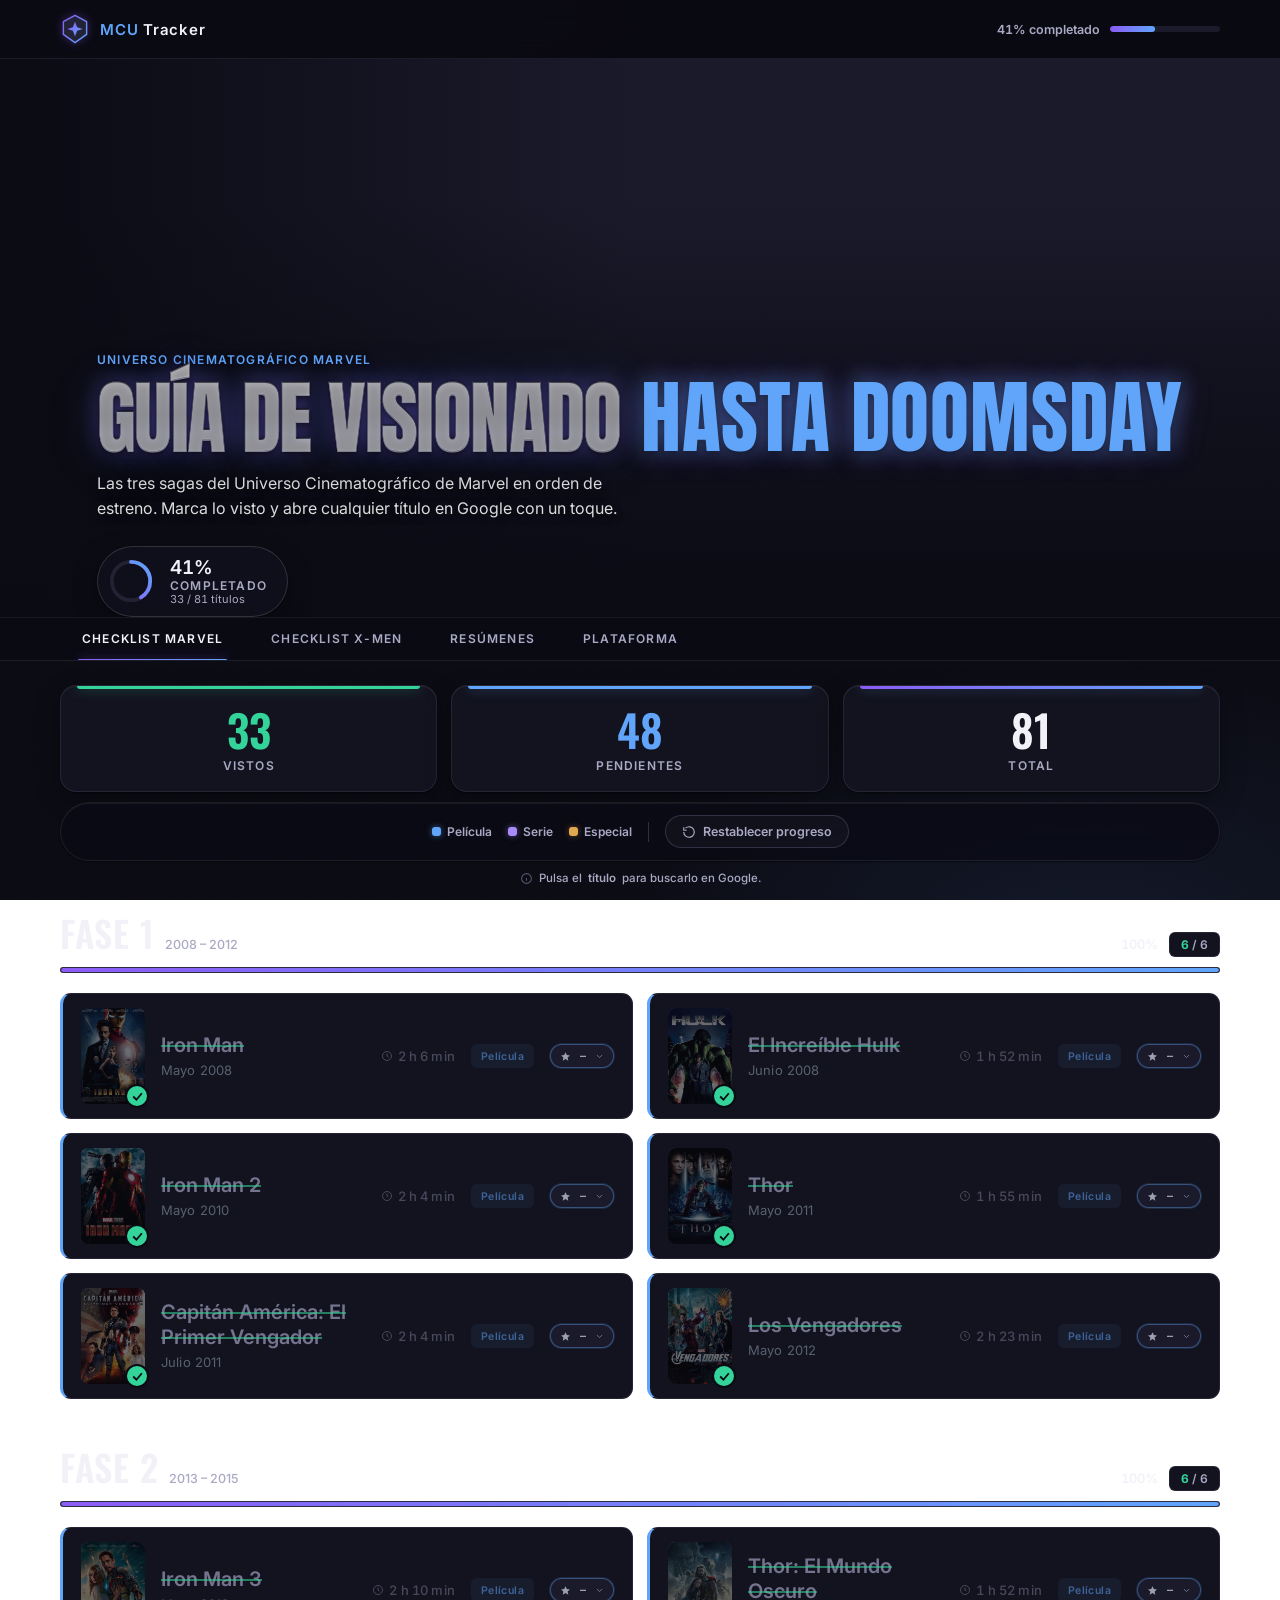
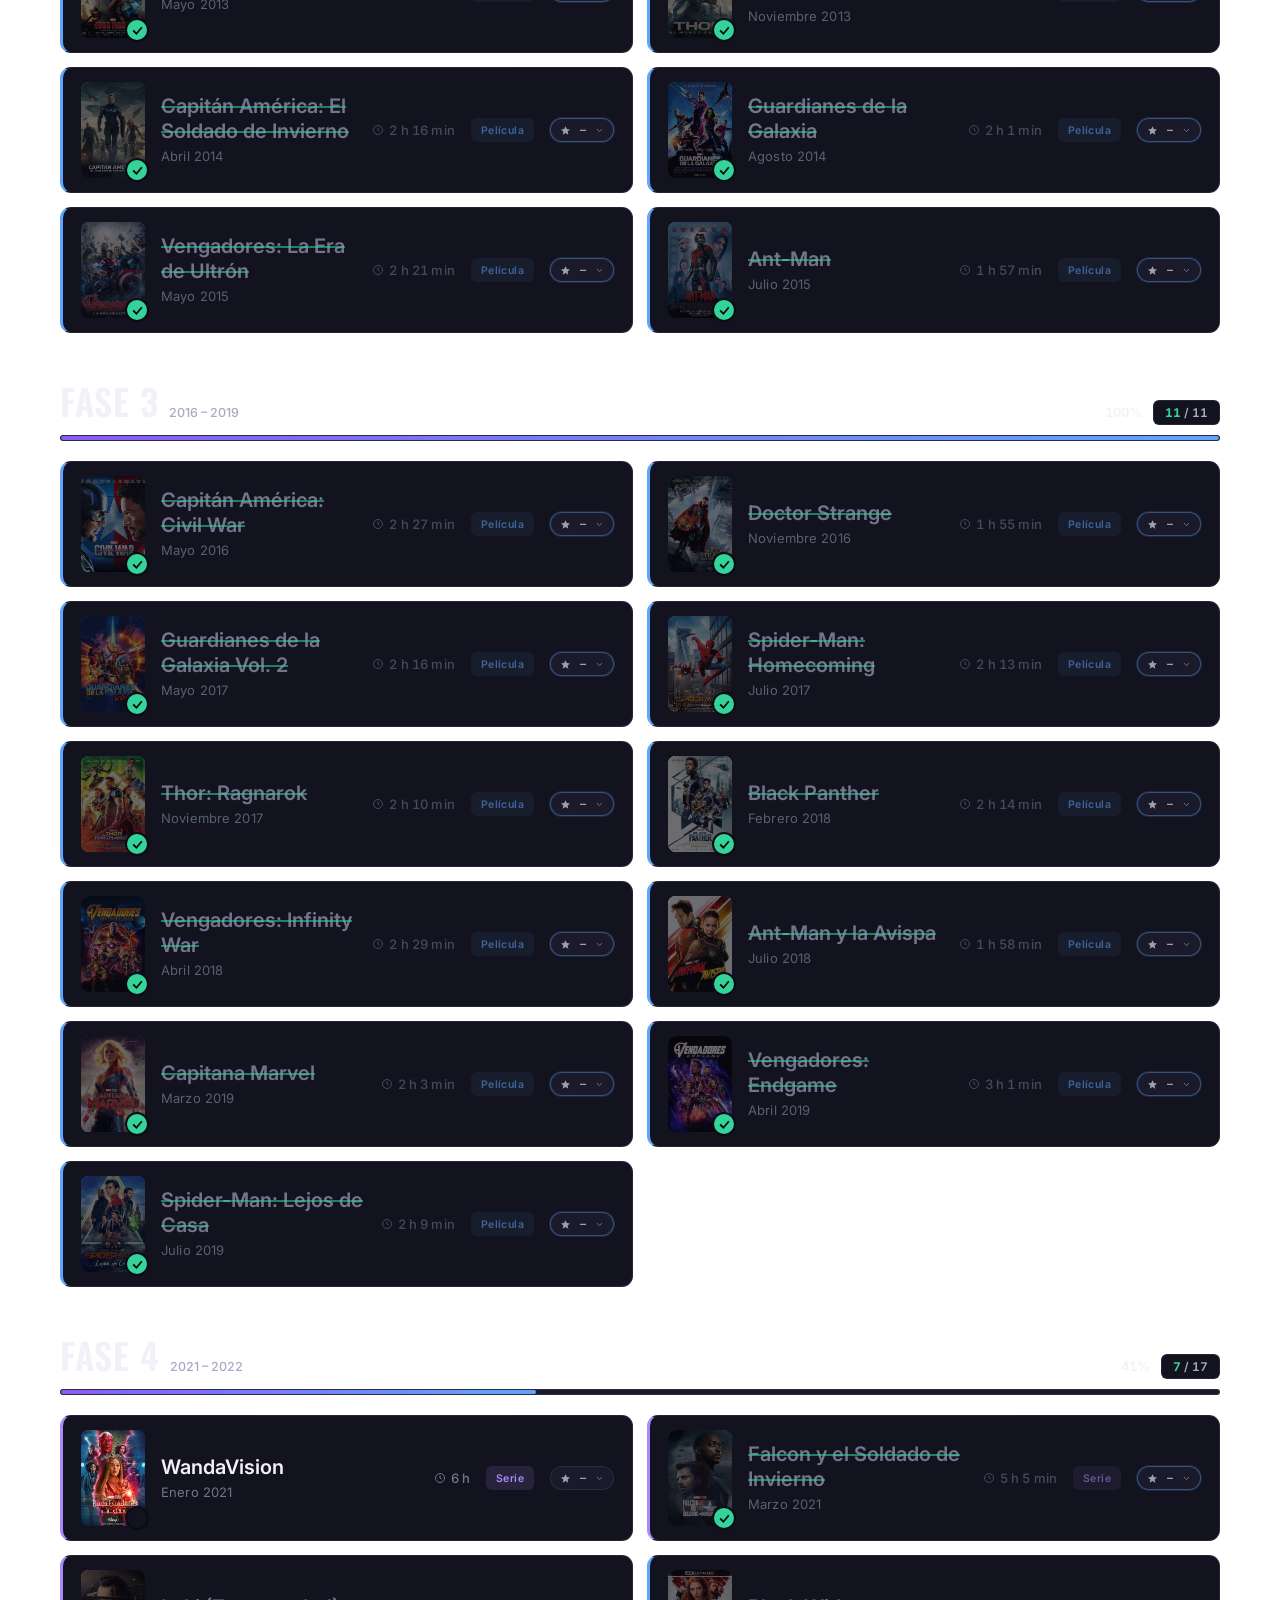
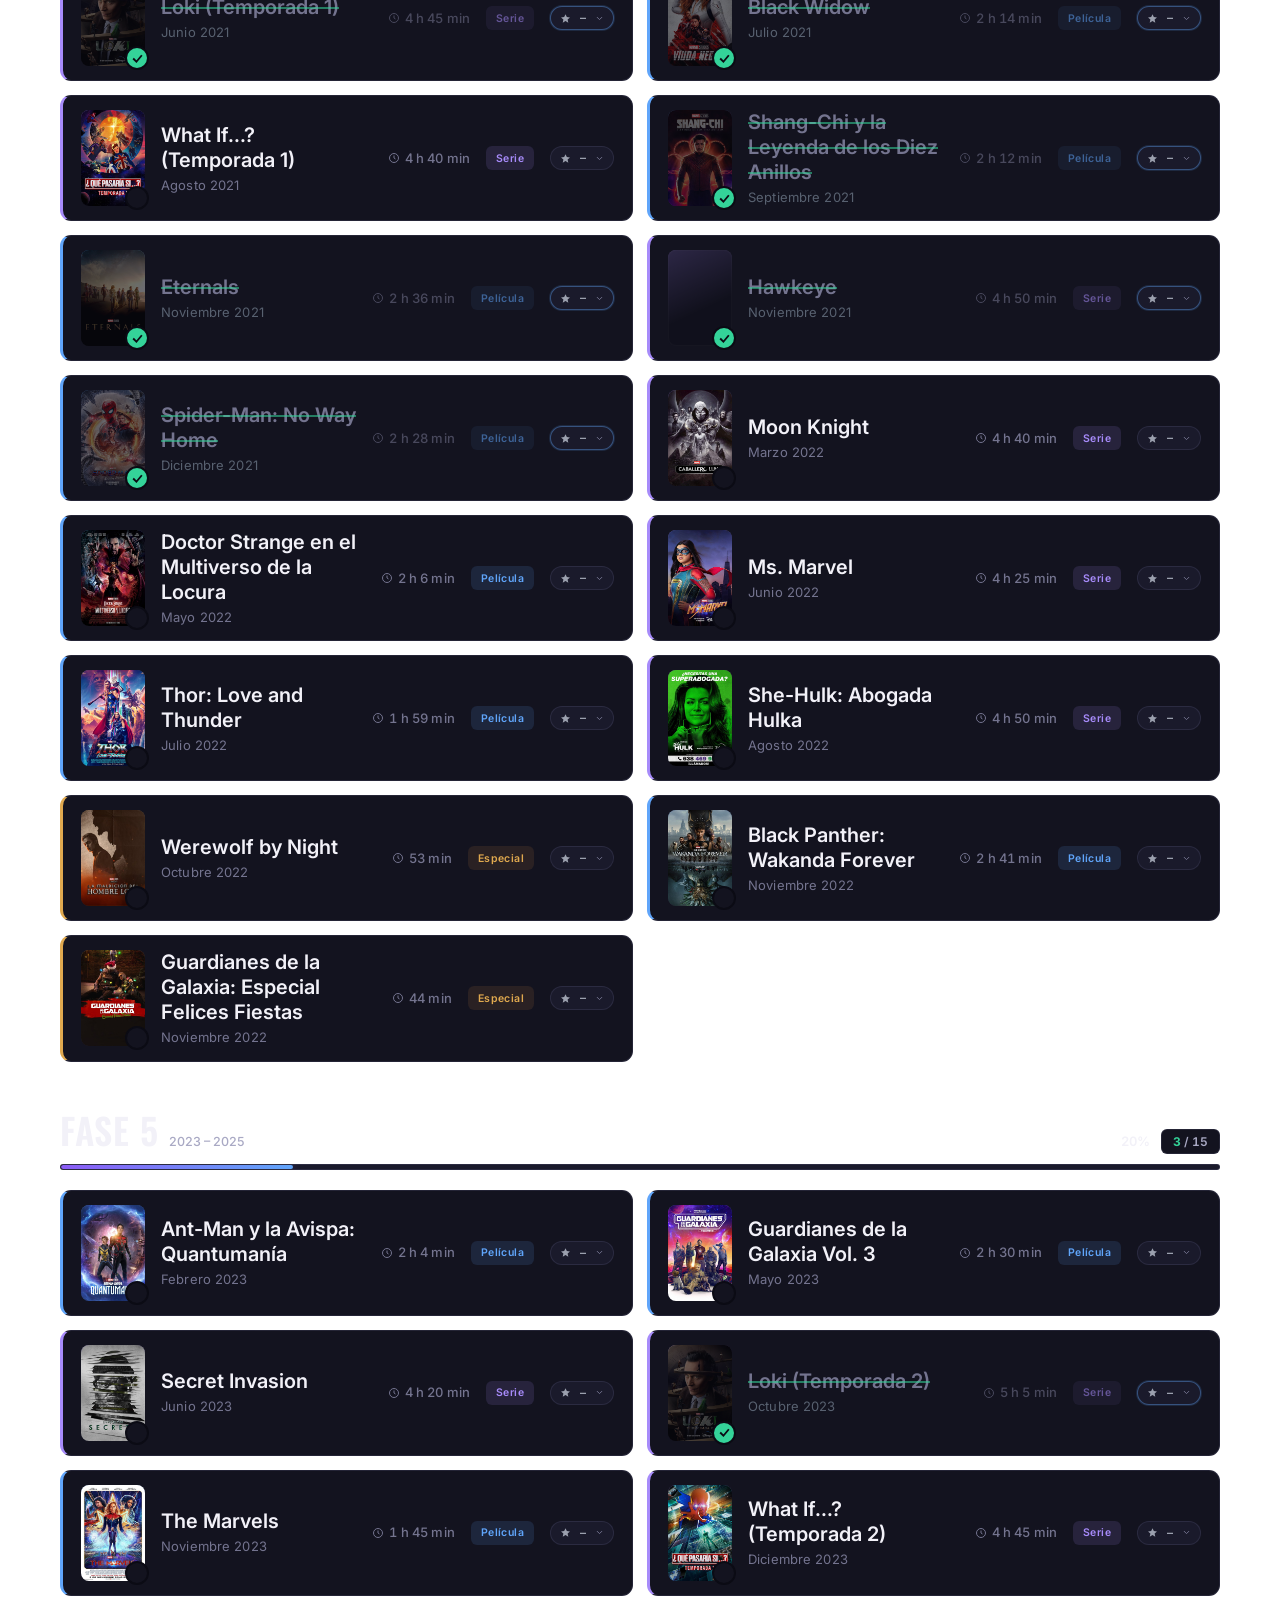
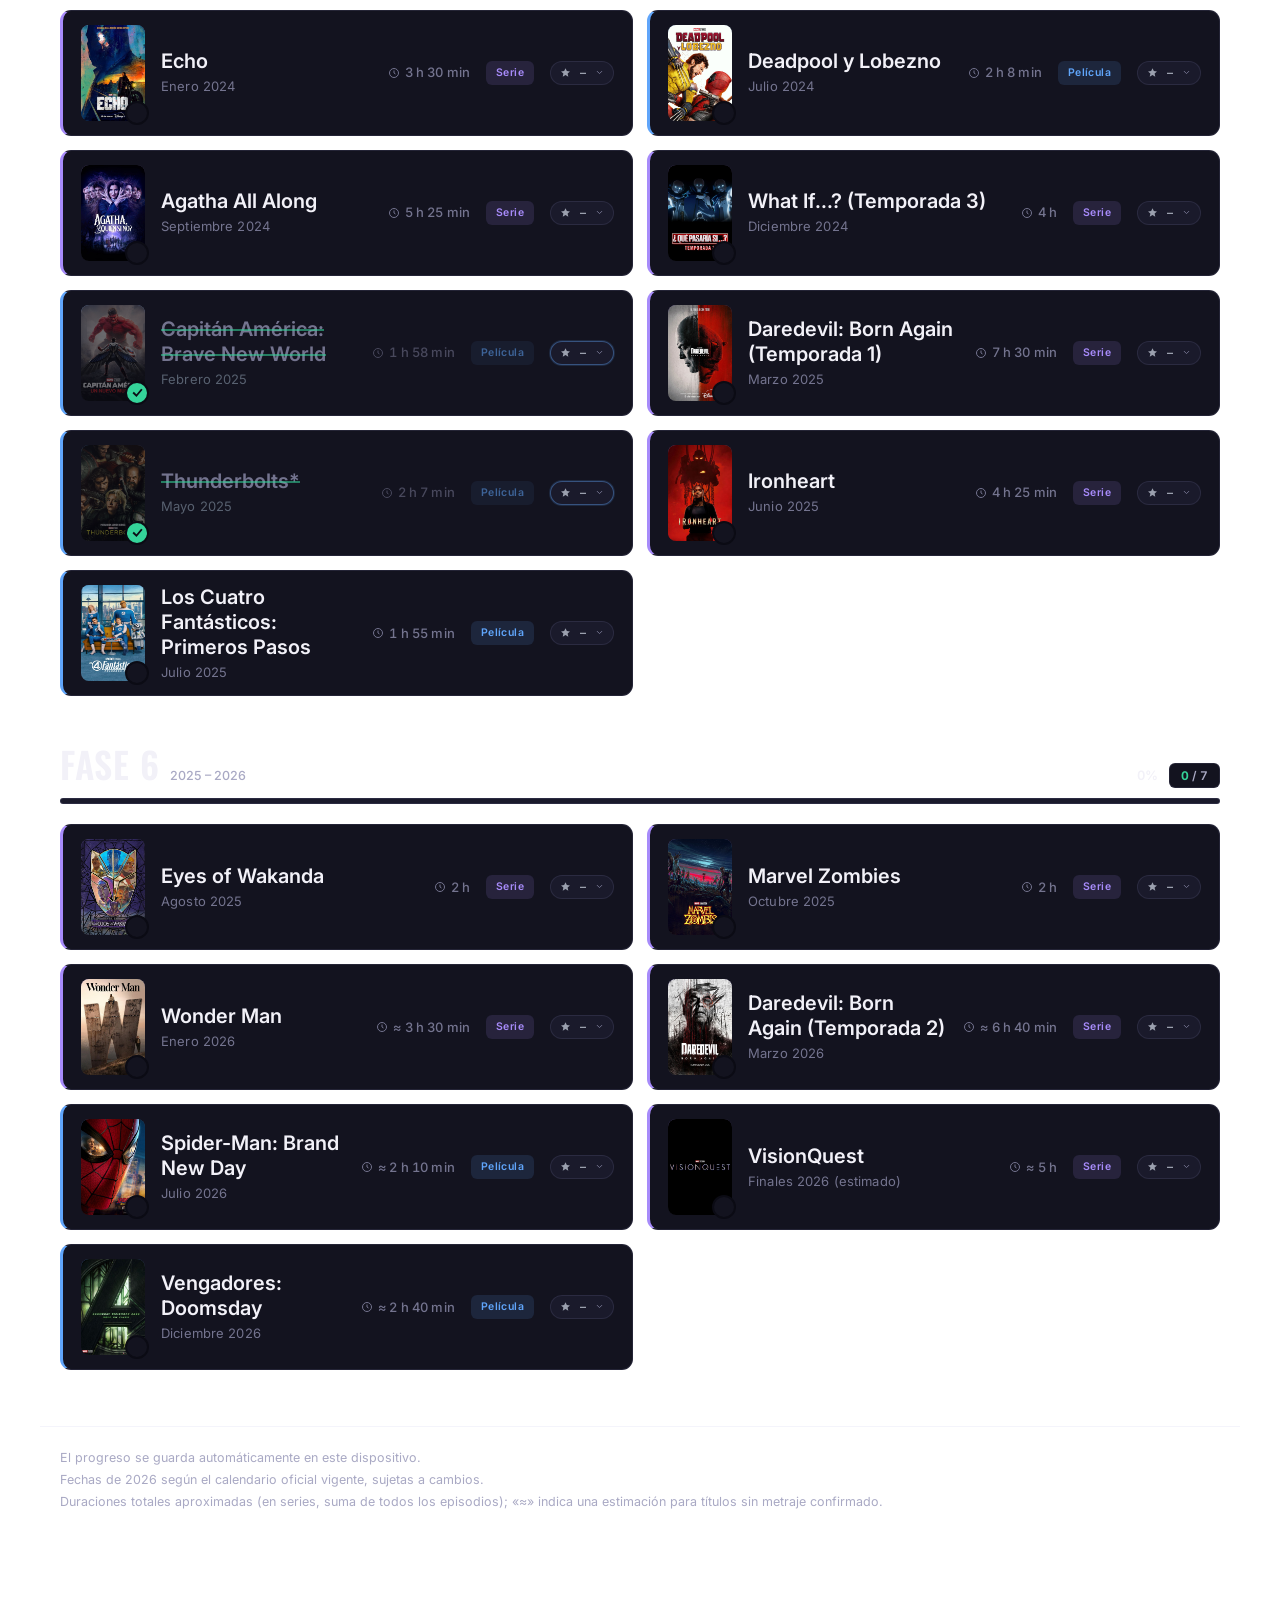
==== commit 9f3e5070: "feat: rediseño integral profesional "Multiverso" (plan en 8 fases) - Paleta refinada: superficies es" ====
--- a/index.html
+++ b/index.html
@@ -2,13 +2,29 @@
 <html lang="es">
 <head>
 <meta charset="UTF-8">
-<meta name="viewport" content="width=device-width, initial-scale=1.0">
-<meta name="description" content="Guía interactiva del Universo Cinematográfico Marvel (MCU): marca lo que ya has visto por fases, consulta resúmenes en YouTube y descubre en qué plataforma está cada título en España.">
-<title>MCU Tracker · Guía de visionado</title>
-<link rel="icon" type="image/svg+xml" href="data:image/svg+xml,%3Csvg xmlns='http://www.w3.org/2000/svg' viewBox='0 0 32 32'%3E%3Cdefs%3E%3ClinearGradient id='g' x1='0' y1='0' x2='1' y2='1'%3E%3Cstop offset='0%25' stop-color='%238b5cf6'/%3E%3Cstop offset='100%25' stop-color='%233b82f6'/%3E%3C/linearGradient%3E%3C/defs%3E%3Cpath d='M16 1.4 L28.4 8.2 V21.8 L16 30.6 L3.6 21.8 V8.2 Z' fill='%230a0a13' stroke='url(%23g)' stroke-width='1.8'/%3E%3Cpath d='M16 8.2 L18.3 14.1 L24.2 16 L18.3 17.9 L16 23.8 L13.7 17.9 L7.8 16 L13.7 14.1 Z' fill='url(%23g)'/%3E%3C/svg%3E">
+<meta name="viewport" content="width=device-width, initial-scale=1.0, viewport-fit=cover">
+<title>MCU Tracker · Checklist del MCU por fases + X-Men</title>
+<meta name="description" content="Marca qué películas y series del MCU por fases y de la saga X-Men ya has visto, con duración de cada título y dónde verlo en España.">
+<meta name="theme-color" content="#0b0b14">
+<link rel="icon" type="image/svg+xml" href="data:image/svg+xml,%3Csvg xmlns='http://www.w3.org/2000/svg' viewBox='0 0 32 32'%3E%3Cdefs%3E%3ClinearGradient id='g' x1='0' y1='0' x2='1' y2='1'%3E%3Cstop offset='0%25' stop-color='%238b5cf6'/%3E%3Cstop offset='100%25' stop-color='%2360a5fa'/%3E%3C/linearGradient%3E%3C/defs%3E%3Cpath d='M16 1.4 L28.4 8.2 V21.8 L16 30.6 L3.6 21.8 V8.2 Z' fill='%230b0b14' stroke='url(%23g)' stroke-width='1.8'/%3E%3Cpath d='M16 8.2 L18.3 14.1 L24.2 16 L18.3 17.9 L16 23.8 L13.7 17.9 L7.8 16 L13.7 14.1 Z' fill='url(%23g)'/%3E%3C/svg%3E">
+
+<!-- Open Graph: og:image usa ruta relativa porque esta página no tiene dominio propio fijo (repo/local); hacerla absoluta ("https://tu-dominio/assets/hero-vengadores.jpg") al publicar. -->
+<meta property="og:type" content="website">
+<meta property="og:title" content="MCU Tracker · Checklist del MCU por fases + X-Men">
+<meta property="og:description" content="Marca qué películas y series del MCU por fases y de la saga X-Men ya has visto, con duración de cada título y dónde verlo en España.">
+<meta property="og:image" content="assets/hero-vengadores.jpg">
+<meta property="og:locale" content="es_ES">
+
+<meta name="twitter:card" content="summary_large_image">
+<meta name="twitter:title" content="MCU Tracker · Checklist del MCU por fases + X-Men">
+<meta name="twitter:description" content="Marca qué películas y series del MCU por fases y de la saga X-Men ya has visto, con duración de cada título y dónde verlo en España.">
+<meta name="twitter:image" content="assets/hero-vengadores.jpg">
+
 <link rel="preconnect" href="https://fonts.googleapis.com">
 <link rel="preconnect" href="https://fonts.gstatic.com" crossorigin>
-<link href="https://fonts.googleapis.com/css2?family=Anton&family=Oswald:wght@400;500;600;700&family=Inter:wght@400;500;600;700&display=swap" rel="stylesheet">
+<!-- LCP: imagen del hero pintada por JS como --hero-img (setupHeroBg), fetchpriority en <img> no aplicaría — se precarga aquí (design/PLAN-REDISENO-PRO.md §9) -->
+<link rel="preload" as="image" href="assets/hero-vengadores.jpg" fetchpriority="high">
+<link href="https://fonts.googleapis.com/css2?family=Anton&family=Oswald:wght@500;600&family=Inter:wght@400;500;600&display=swap" rel="stylesheet">
 <link rel="stylesheet" href="css/tokens.css">
 <link rel="stylesheet" href="css/metal-title.css">
 <link rel="stylesheet" href="css/styles.css">
@@ -17,13 +33,8 @@
 <body>
 
 <div class="bg-fx" aria-hidden="true">
-  <div class="bg-fx__base"></div>
-  <div class="bg-fx__base-cool"></div>
-  <div class="bg-fx__skyline"></div>
-  <div class="bg-fx__tint"></div>
-  <div class="bg-fx__bolt"></div>
-  <div class="bg-fx__mark"></div>
-  <div class="bg-fx__vignette"></div>
+  <div class="bg-fx__glows"></div>
+  <div class="bg-fx__grain"></div>
 </div>
 
 <div class="topbar">
@@ -34,7 +45,7 @@
           <defs>
             <linearGradient id="brandEmblemGrad" x1="0" y1="0" x2="1" y2="1">
               <stop offset="0%" stop-color="#8b5cf6"/>
-              <stop offset="100%" stop-color="#3b82f6"/>
+              <stop offset="100%" stop-color="#60a5fa"/>
             </linearGradient>
           </defs>
           <path d="M16 1.4 L28.4 8.2 V21.8 L16 30.6 L3.6 21.8 V8.2 Z"
@@ -82,13 +93,29 @@
 
 <div class="tabs-bar">
   <div class="tabs-inner wrap" role="tablist" aria-label="Secciones">
-    <button class="tab active" role="tab" aria-selected="true" aria-controls="panel-checklist" id="tab-checklist" data-tab="checklist" tabindex="0">Checklist Marvel</button>
-    <button class="tab" role="tab" aria-selected="false" aria-controls="panel-xmen" id="tab-xmen" data-tab="xmen" tabindex="-1">Checklist X-Men</button>
-    <button class="tab" role="tab" aria-selected="false" aria-controls="panel-resumenes" id="tab-resumenes" data-tab="resumenes" tabindex="-1">Resúmenes</button>
-    <button class="tab" role="tab" aria-selected="false" aria-controls="panel-plataforma" id="tab-plataforma" data-tab="plataforma" tabindex="-1">Plataforma</button>
+    <button class="tab active" role="tab" aria-selected="true" aria-controls="panel-checklist" id="tab-checklist" data-tab="checklist" tabindex="0">
+      <svg class="tab__icon" viewBox="0 0 24 24" width="22" height="22" fill="none" stroke="currentColor" stroke-width="1.8" aria-hidden="true"><circle cx="12" cy="12" r="9"/><polyline points="8 12.4 10.8 15.2 16 9.2" stroke-linecap="round" stroke-linejoin="round"/></svg>
+      <span class="tab__label tab__label--full">Checklist Marvel</span><span class="tab__label tab__label--short">Marvel</span>
+    </button>
+    <button class="tab" role="tab" aria-selected="false" aria-controls="panel-xmen" id="tab-xmen" data-tab="xmen" tabindex="-1">
+      <svg class="tab__icon" viewBox="0 0 24 24" width="22" height="22" fill="none" stroke="currentColor" stroke-width="1.8" aria-hidden="true"><circle cx="12" cy="12" r="9"/><path d="M9.2 8.8 14.8 15.2M14.8 8.8 9.2 15.2" stroke-linecap="round"/></svg>
+      <span class="tab__label tab__label--full">Checklist X-Men</span><span class="tab__label tab__label--short">X-Men</span>
+    </button>
+    <button class="tab" role="tab" aria-selected="false" aria-controls="panel-resumenes" id="tab-resumenes" data-tab="resumenes" tabindex="-1">
+      <svg class="tab__icon" viewBox="0 0 24 24" width="22" height="22" fill="none" stroke="currentColor" stroke-width="1.8" aria-hidden="true"><circle cx="12" cy="12" r="9"/><path d="M10.3 8.7 15.6 12 10.3 15.3Z" stroke-linejoin="round"/></svg>
+      <span class="tab__label tab__label--full">Resúmenes</span><span class="tab__label tab__label--short">Resúmenes</span>
+    </button>
+    <button class="tab" role="tab" aria-selected="false" aria-controls="panel-plataforma" id="tab-plataforma" data-tab="plataforma" tabindex="-1">
+      <svg class="tab__icon" viewBox="0 0 24 24" width="22" height="22" fill="none" stroke="currentColor" stroke-width="1.8" aria-hidden="true"><circle cx="10.4" cy="10.4" r="6.4"/><path d="m19.4 19.4-4.2-4.2" stroke-linecap="round"/></svg>
+      <span class="tab__label tab__label--full">Plataforma</span><span class="tab__label tab__label--short">Plataforma</span>
+    </button>
     <!-- HUECO EXTENSIBLE: para añadir otra pestaña, duplicar el patrón de arriba
-         (botón .tab + panel .tab-panel) y añadir su id a TAB_IDS en el script.
-         No requiere cambios de CSS ni de layout; .tabs-inner ya soporta overflow-x. -->
+         (icono .tab__icon + las dos variantes de etiqueta .tab__label +
+         botón .tab + panel .tab-panel) y añadir su id a TAB_IDS en el
+         script. En móvil (<900px) la bottom nav es un grid de 4 columnas
+         fijas (css/styles.css @media max-width:899px) — una 5ª pestaña
+         requeriría ajustar grid-template-columns ahí. En escritorio
+         .tabs-inner sigue soportando overflow-x. -->
   </div>
 </div>
 
@@ -341,6 +368,7 @@
     img.src=url;
     img.alt=''; // decorativo: el título ya está en texto junto al póster
     img.loading='lazy';
+    img.decoding='async';
     img.onerror=function(){ this.remove(); }; // si falla, queda visible el tinte de tipo de fondo
     poster.appendChild(img);
   }
@@ -374,17 +402,48 @@
   ctx.popoverEl.setAttribute('aria-activedescendant', ctx.optionEls[idx].id);
 }
 
+/* ---- Modo "bottom sheet" en móvil (<900px) — design/PLAN-REDISENO-PRO.md
+   §6, §7, §9 punto 9, §10 fila "5". Se evalúa EN CADA apertura (nunca se
+   cachea) para que un cambio de orientación/ventana entre dos aperturas
+   se respete siempre. ---- */
+const isMobileSheet = () => window.matchMedia('(max-width:899px)').matches;
+
+let ratingScrimEl = null; // único <div class="rating-scrim"> reutilizado, creado bajo demanda en <body>
+function getRatingScrim(){
+  if(!ratingScrimEl){
+    ratingScrimEl = document.createElement('div');
+    ratingScrimEl.className = 'rating-scrim';
+    ratingScrimEl.hidden = true;
+    ratingScrimEl.setAttribute('aria-hidden','true');
+    document.body.appendChild(ratingScrimEl);
+  }
+  return ratingScrimEl;
+}
+
 function openPopover(ctx){
   if(activeRatingCtx && activeRatingCtx !== ctx) closePopover(activeRatingCtx,{restoreFocus:false});
 
+  const sheetMode = isMobileSheet(); // evaluado aquí, en cada apertura (§10 Fase 5)
   ctx.popoverEl.classList.remove('rating__popover--up'); // reset antes de medir
+  ctx.popoverEl.classList.toggle('rating__popover--sheet', sheetMode);
   ctx.popoverEl.hidden = false;
 
-  const trigRect = ctx.triggerEl.getBoundingClientRect();
-  const popRect  = ctx.popoverEl.getBoundingClientRect();
-  const spaceBelow = window.innerHeight - trigRect.bottom;
-  if(spaceBelow < popRect.height + 12){
-    ctx.popoverEl.classList.add('rating__popover--up'); // no cabe debajo → abre hacia arriba
+  if(sheetMode){
+    // <900px: bottom sheet — SIN medición/reposición up-down; scrim propio
+    // + bloqueo de scroll del body (§6, §7, §9 punto 9).
+    const scrim = getRatingScrim();
+    scrim.hidden = false;
+    scrim.onclick = function(){ closePopover(ctx,{restoreFocus:false}); };
+    requestAnimationFrame(function(){ scrim.classList.add('is-open'); });
+    document.body.classList.add('sheet-open');
+  } else {
+    // ≥900px: comportamiento actual EXACTO, sin cambios (medición up/down).
+    const trigRect = ctx.triggerEl.getBoundingClientRect();
+    const popRect  = ctx.popoverEl.getBoundingClientRect();
+    const spaceBelow = window.innerHeight - trigRect.bottom;
+    if(spaceBelow < popRect.height + 12){
+      ctx.popoverEl.classList.add('rating__popover--up'); // no cabe debajo → abre hacia arriba
+    }
   }
 
   ctx.triggerEl.setAttribute('aria-expanded','true');
@@ -398,12 +457,25 @@
 }
 
 function closePopover(ctx, opts){
+  if(ctx.popoverEl.hidden) return; // ya cerrado: evita doble cierre (scrim + onOutside, §10 Fase 5)
   const restoreFocus = opts && ('restoreFocus' in opts) ? opts.restoreFocus : true;
   ctx.popoverEl.classList.remove('is-open');
   ctx.popoverEl.hidden = true;
+  ctx.popoverEl.classList.remove('rating__popover--sheet');
   ctx.triggerEl.setAttribute('aria-expanded','false');
   if(ctx.onOutside){ document.removeEventListener('pointerdown', ctx.onOutside); ctx.onOutside = null; }
   if(activeRatingCtx === ctx) activeRatingCtx = null;
+
+  // Limpieza del sheet SIEMPRE que exista (scrim + bloqueo de scroll),
+  // sin depender del ancho actual: si el viewport cruzó el breakpoint
+  // con el sheet abierto, igual queda todo recogido (§10 Fase 5).
+  if(ratingScrimEl){
+    ratingScrimEl.classList.remove('is-open');
+    ratingScrimEl.hidden = true;
+    ratingScrimEl.onclick = null;
+  }
+  document.body.classList.remove('sheet-open');
+
   if(restoreFocus) ctx.triggerEl.focus();
 }
 
@@ -452,7 +524,13 @@
       case 'Enter':
       case ' ':          e.preventDefault(); commitOption(ctx, ctx.activeIndex); break;
       case 'Escape':     e.preventDefault(); closePopover(ctx,{restoreFocus:true}); break;
-      case 'Tab':        closePopover(ctx,{restoreFocus:false}); break; // el tab sigue su curso normal
+      case 'Tab':
+        if(ctx.popoverEl.classList.contains('rating__popover--sheet')){
+          e.preventDefault(); // modo sheet: atrapa el foco dentro — no hay más focables que el propio popover (§9 punto 9)
+        } else {
+          closePopover(ctx,{restoreFocus:false}); // escritorio: comportamiento actual intacto, el tab sigue su curso normal
+        }
+        break;
     }
   });
 }
@@ -564,7 +642,7 @@
   const toggle=()=>toggleItem(it.t);
   check.addEventListener('click',(e)=>{ e.stopPropagation(); toggle(); });
   check.addEventListener('keydown',(e)=>{ if(e.key===' '||e.key==='Enter'){ e.preventDefault(); toggle(); } });
-  meta.addEventListener('click',()=>window.open(googleUrl(it),'_blank'));
+  meta.addEventListener('click',()=>window.open(googleUrl(it),'_blank','noopener'));
 
   itemRefs.set(it.t,{row,check});
   return row;
--- a/css/tokens.css
+++ b/css/tokens.css
@@ -1,12 +1,16 @@
 /* ================================================================
-   DESIGN SYSTEM — MCU Tracker · "ENDGAME" (v2)
-   Paleta derivada de la portada de Vengadores: Endgame
-   Lila/Púrpura + Azul eléctrico sobre base "espacio profundo",
-   acento metálico plata/acero reservado a títulos grandes.
-
-   Sustituye por completo el bloque :root rojo/dorado de
-   DISENO-SPEC.md (paleta "Marvel clásica"). Ver tabla de
-   migración de tokens en design/DISENO-SISTEMA-ENDGAME.md.
+   DESIGN SYSTEM — MCU Tracker · "MULTIVERSO" (v3 — Fase 0 tokens)
+   Evolución de la paleta "Endgame": mismo lila/azul, con superficies
+   escalonadas por luminosidad, acentos aclarados para dark mode
+   (violet-400 / blue-400) y semánticos que cumplen AA.
+
+   Fuente de verdad: design/PLAN-REDISENO-PRO.md — §2 (tabla de
+   tokens) y §10-§11 (plan de fases y criterios de aceptación).
+   Esta es la FASE 0: solo tokens. Los ficheros que consumen estas
+   variables (styles.css, background.css, metal-title.css, index.html)
+   NO se tocan en esta fase — por eso cada nombre de variable antiguo
+   se conserva como alias del nuevo token canónico (ver comentarios
+   "alias legacy — migrar en fases 1-4").
 
    Este fichero NO toca index.html. Es system-ready: se puede
    pegar tal cual dentro de un <style> o enlazar como
@@ -14,71 +18,87 @@
    ANTES de css/metal-title.css y de cualquier otro CSS del sitio.
    ================================================================ */
 
-/* ── Google Fonts ──
-   Anton   → títulos hero / efecto metálico (trazo grueso, ideal
+/* ── Google Fonts — FASE 2: 5 archivos de peso (§3 del plan) ──
+   Anton   → SOLO título hero / .metal-title (trazo grueso, ideal
              lienzo para degradado + bisel; ver metal-title.css)
-   Oswald  → display secundario: h2 de fase, tabs, marca, cifras
-             de UI (condensada, cinematográfica, más contenida que Anton)
-   Inter   → cuerpo de texto (sin cambios respecto al sistema anterior)
+   Oswald  → display reservado a: h2 de fase/panel-intro y cifras
+             de stats (condensada, cinematográfica; ver roles en
+             css/styles.css). Tabs, labels, marca y títulos de fila
+             pasan a Inter 600 — ver design/PLAN-REDISENO-PRO.md §3.
+   Inter   → cuerpo de texto + roles UI (tabs, labels, títulos de
+             fila, metadatos)
 
    <link rel="preconnect" href="https://fonts.googleapis.com">
    <link rel="preconnect" href="https://fonts.gstatic.com" crossorigin>
-   <link href="https://fonts.googleapis.com/css2?family=Anton&family=Oswald:wght@400;500;600;700&family=Inter:wght@400;500;600;700&display=swap" rel="stylesheet">
+   <link href="https://fonts.googleapis.com/css2?family=Anton&family=Oswald:wght@500;600&family=Inter:wght@400;500;600&display=swap" rel="stylesheet">
 */
 
 :root{
   /* ================================================
      COLOR — Base / superficies ("espacio profundo")
-     Navy-violeta oscuro y neutro, sin saturación excesiva,
-     para que lila/azul/acero destaquen sobre él.
-     ================================================ */
-  --bg:            #0a0a13;
-  --surface:       #141420;
-  --surface-2:     #1b1b2c;
-  --surface-3:     #232338;
-  --border:        #2c2c46;
-  --border-hover:  #38385a;
-  --text:          #f2f1fa;   /* blanco con velo lavanda — 17.6:1 sobre --bg */
-  --text-2:        #b7b2d4;   /* lavanda-gris — 9.7:1 sobre --bg */
-  --muted:         #7a76a0;   /* gris-violeta — 4.6:1 sobre --bg (AA en texto normal) */
-
-  /* ================================================
-     COLOR — Semántica de tipo (reinterpretada en la
-     nueva paleta; se mantiene el verde "visto")
-     ================================================ */
-  --film:          #3b82f6;   /* azul eléctrico Endgame — 5.4:1 sobre --bg */
-  --serie:         #a855f7;   /* lila/púrpura Endgame — 5.0:1 sobre --bg */
-  --especial:      #c17f3e;   /* bronce/cobre (metal cálido, NO amarillo) — 6.0:1 sobre --bg */
-  --done:          #10b981;   /* verde "visto", sin cambios — 7.8:1 sobre --bg */
+     Navy-violeta oscuro y neutro (nunca negro puro),
+     escalonado por luminosidad para que lila/azul/acero
+     destaquen sobre él.
+     ================================================ */
+  --bg:            #0b0b14;
+  --surface-1:     #13131f;  /* tarjetas base (.item, .action-row, .stat, .count) */
+  --surface-2:     #1a1a2b;  /* hover de tarjeta, tracks, trigger de nota */
+  --surface-3:     #232338;  /* popover, chips activos, elevación modal */
+  --border:        rgb(165 165 220 / .12);  /* bordes 1px con alpha, no gris sólido */
+  --border-hover:  rgb(165 165 220 / .22);  /* borde en hover/focus */
+  --highlight:     rgb(255 255 255 / .05);  /* inset 0 1px 0 — luz cenital superior */
+  --text:          #f2f1f8;  /* texto primario, velo lavanda — ~18:1 sobre --bg */
+  --text-2:        #a9a9c4;  /* secundario, labels, subtítulos — ~8.1:1 sobre --bg */
+  --muted:         #74748f;  /* metadatos/fechas, solo ≥13px — ~4.4:1 sobre --bg */
+
+  /* alias legacy — migrar en fases 1-4 */
+  --surface:       var(--surface-1);
+
+  /* ================================================
+     COLOR — Semántica de tipo (acentos aclarados,
+     se mantiene el verde "visto")
+     ================================================ */
+  --film:          #60a5fa;   /* azul-400 — ~7.1:1 sobre --bg */
+  --serie:         #a78bfa;   /* violet-400 — ~7.6:1 sobre --bg */
+  --especial:      #e0a94f;   /* ámbar cálido, NO amarillo puro — ~8.9:1 sobre --bg */
+  --done:          #34d399;   /* verde "visto" — ~9.5:1 sobre --bg */
 
   /* ================================================
      COLOR — Utilidad UI (enlaces, hovers de texto)
      ================================================ */
-  --blue:          #3b82f6;
-  --blue-hover:    #60a5ff;
-
-  /* ================================================
-     COLOR — Acento de marca ENDGAME (reemplaza --marvel-*)
-     Lila/púrpura + azul eléctrico, el "hilo conductor"
-     del progreso (barra global, barra de fase, tab activo,
-     anillo del hero) — igual que antes usaba rojo→dorado.
-     ================================================ */
-  --brand-purple:        #8b5cf6;  /* violeta vívido — 4.7:1 sobre --bg, uso en texto grande/bordes */
-  --brand-purple-bright: #b794ff;  /* violeta claro — 8.2:1, texto pequeño / hover */
-  --brand-purple-deep:   #4c2889;  /* violeta profundo — viñetas, glows, fondos degradados */
-
-  --brand-blue:          #3b82f6;  /* azul eléctrico — 5.4:1 sobre --bg */
-  --brand-blue-bright:   #60a5ff;  /* azul claro — 7.9:1, focus-ring / hover */
-  --brand-blue-deep:     #1b3a8a;  /* azul profundo — viñetas, glows, fondos degradados */
-
-  --brand-gradient:      linear-gradient(90deg,  var(--brand-purple) 0%, var(--brand-blue) 100%);
-  --brand-gradient-diag: linear-gradient(135deg, var(--brand-purple) 0%, var(--brand-blue) 100%);
+  /* alias legacy — migrar en fases 1-4 */
+  --blue:          var(--accent-2);
+  --blue-hover:    var(--accent-2);
+
+  /* ================================================
+     COLOR — Acentos de marca "Multiverso" (canónicos)
+     Violeta + azul aclarados (violet-400 / blue-400),
+     hilo conductor del progreso (barra global, barra de
+     fase, tab activo, anillo del hero).
+     ================================================ */
+  --accent:        #a78bfa;  /* acento texto/interacción (violet-400) — ~7.6:1 */
+  --accent-fill:   #8b5cf6;  /* relleno de barras/gradiente (no texto) — 4.7:1 no-texto */
+  --accent-2:      #60a5fa;  /* acento secundario + focus (blue-400) — ~7.1:1 */
+  --accent-deep:   #4c2889;  /* glows/gradientes profundos, scrims */
+
+  --brand-gradient:      linear-gradient(90deg,  var(--accent-fill) 0%, var(--accent-2) 100%);
+  --brand-gradient-diag: linear-gradient(135deg, var(--accent-fill) 0%, var(--accent-2) 100%);
+
+  /* alias legacy — migrar en fases 1-4 */
+  --brand-purple:        var(--accent-fill);
+  --brand-purple-bright: var(--accent);
+  --brand-purple-deep:   var(--accent-deep);
+
+  --brand-blue:          var(--accent-2);
+  --brand-blue-bright:   var(--accent-2);
+  --brand-blue-deep:     #1b3a8a;  /* sin equivalente "deep" en la tabla nueva (solo violeta tiene --accent-deep); se conserva el valor original del gradiente "profundo" de la nota guardada */
 
   /* ================================================
      COLOR — Metálico / acero (plata pulida — logo Endgame)
      Escala de grises fríos con leve tinte azul-violeta,
      de sombra profunda a brillo casi blanco. Uso exclusivo
-     de .metal-title (ver css/metal-title.css).
+     de .metal-title (ver css/metal-title.css). Se conserva
+     intacta; solo se recolorean sus halos rgba en fases 1-4.
      ================================================ */
   --steel-1: #3a3d47;   /* sombra profunda / bisel inferior */
   --steel-2: #6b6f7c;   /* acero medio-oscuro */
@@ -99,40 +119,53 @@
 
   /* ================================================
      Tintes de tipo para placeholders de póster
-     ================================================ */
-  --film-tint:     rgba(59,130,246,.55);
-  --serie-tint:    rgba(168,85,247,.5);
-  --especial-tint: rgba(193,127,62,.5);
-
-  /* ================================================
-     TIPOGRAFÍA
+     (recalculados a partir de los nuevos --film/--serie/--especial)
+     ================================================ */
+  --film-tint:     rgb(96 165 250 / .5);
+  --serie-tint:    rgb(167 139 250 / .5);
+  --especial-tint: rgb(224 169 79 / .45);
+
+  /* ================================================
+     TIPOGRAFÍA — FASE 2 (design/PLAN-REDISENO-PRO.md §3)
+     Escala fluida + roles: Oswald reservado a h2 de fase/panel-intro
+     y cifras de stats; tabs/labels/marca/títulos de fila en Inter 600.
      ================================================ */
   --font-hero:    'Anton', sans-serif;              /* SOLO hero / .metal-title grande */
-  --font-display: 'Oswald', sans-serif;             /* h2, tabs, marca, cifras UI */
-  --font-body:    'Inter', system-ui, sans-serif;   /* cuerpo, UI — sin cambios */
+  --font-display: 'Oswald', sans-serif;             /* SOLO h2 fase/panel-intro + cifras de stats */
+  --font-body:    'Inter', system-ui, sans-serif;   /* cuerpo + tabs/labels/marca/títulos de fila */
 
   /* Pesos */
   --fw-regular:  400;
   --fw-medium:   500;
   --fw-semibold: 600;
-  --fw-bold:     700;
+  --fw-bold:     700;  /* ya no se usa en Oswald/Inter de los componentes — se conserva el token */
   --fw-black:    800;  /* uso conceptual: Anton ya es "black" visualmente con weight:400 */
 
   /* Tracking (letter-spacing) */
   --tracking-tight:  -.02em;   /* hero-title grande */
   --tracking-normal: 0;
-  --tracking-wide:   .05em;    /* tabs, botones */
-  --tracking-widest: .18em;    /* eyebrow, micro-labels uppercase */
-
-  /* Escala tipográfica fluida (misma nomenclatura y valores
-     que el sistema anterior, para no romper el layout) */
-  --fs-eyebrow:   .72rem;
-  --fs-hero:      clamp(1.75rem,5.5vw,2.75rem);
-  --fs-hero-sub:  clamp(.875rem,2vw,1rem);
-  --fs-h2:        1.125rem;
-  --fs-body:      .875rem;
-  --fs-small:     .75rem;
-  --fs-xs:        .6875rem;
+  --tracking-wide:   .05em;    /* marca (.brand), .metal-title--sm */
+  --tracking-widest: .18em;    /* legacy — ya no se usa en eyebrow/list-divider (ver --tracking-label) */
+  --tracking-label:  .10em;    /* eyebrow / label / tab / stat-lbl / list-divider (Inter 600 uppercase) */
+
+  /* Escala tipográfica fluida (320→1240px) — tabla §3 del plan.
+     rem siempre dentro de clamp(); tabular-nums se aplica aparte
+     (ver regla compartida en css/styles.css) en toda cifra. */
+  --fs-hero:   clamp(2.75rem, 1.5rem + 6vw, 5rem);       /* 44 → 80px — Anton, hero */
+  --fs-h2:     clamp(1.5rem, 1.2rem + 1.6vw, 2.25rem);   /* 24 → 36px — Oswald 600, h2 fase/panel */
+  --fs-title:  clamp(1.0625rem, 1rem + .4vw, 1.25rem);   /* 17 → 20px — Inter 600, título de fila */
+  --fs-body:   1rem;                                      /* 16px fijo — Inter 400, cuerpo */
+  --fs-meta:   .8125rem;                                  /* 13px — Inter 400, metadato/fecha */
+  --fs-label:  .75rem;                                    /* 12px — Inter 600 uppercase, eyebrow/label/tab */
+  --fs-stat:   clamp(1.75rem, 1.3rem + 2.2vw, 2.75rem);   /* 28 → 44px — Oswald 600, cifra de stats */
+  --fs-micro:  .6875rem;                                  /* 11px — Inter 400, micro-texto */
+
+  /* alias legacy — mismo valor que su rol nuevo equivalente, para
+     que ningún selector existente quede sin resolver tras la Fase 2 */
+  --fs-eyebrow:   var(--fs-label);           /* antes .72rem — ahora = rol label/tab */
+  --fs-hero-sub:  clamp(.875rem,2vw,1rem);   /* sin rol propio en la tabla §3; se conserva */
+  --fs-small:     var(--fs-label);           /* antes .75rem — coincide exacto con --fs-label */
+  --fs-xs:        var(--fs-micro);           /* antes .6875rem — coincide exacto con --fs-micro */
 
   /* ================================================
      ESPACIADO (sin cambios respecto al sistema anterior)
@@ -146,14 +179,17 @@
   --r-xs:6px; --r-sm:8px; --r-md:9px; --r-lg:11px; --r-xl:16px; --r-full:9999px;
 
   /* ================================================
-     SOMBRAS / GLOW (rgba negro con velo violeta + glow
-     lila/azul reemplazando --glow-red / --glow-gold)
-     ================================================ */
-  --shadow-sm: 0 1px 3px rgba(4,3,10,.4);
-  --shadow-md: 0 6px 16px -4px rgba(4,3,10,.5);
-  --shadow-lg: 0 16px 40px -12px rgba(4,3,10,.6);
-  --glow-purple: 0 0 20px rgba(139,92,246,.4);
-  --glow-blue:   0 0 20px rgba(59,130,246,.35);
+     SOMBRAS / GLOW — una sola fuente de luz (cenital),
+     glow unificado de acento reemplazando --glow-purple/--glow-blue
+     ================================================ */
+  --shadow-sm: 0 1px 2px rgb(0 0 0/.5);
+  --shadow-md: 0 1px 2px rgb(0 0 0/.5), 0 8px 24px rgb(0 0 0/.35);
+  --shadow-lg: 0 1px 2px rgb(0 0 0/.5), 0 18px 48px -12px rgb(0 0 0/.55);
+  --glow-accent: 0 0 20px rgb(139 92 246/.35);
+
+  /* alias legacy — migrar en fases 1-4 */
+  --glow-purple: var(--glow-accent);
+  --glow-blue:   var(--glow-accent);
 
   /* ================================================
      MOVIMIENTO (sin cambios)
@@ -163,34 +199,35 @@
   --dur-fast:120ms; --dur-normal:200ms; --dur-slow:400ms; --dur-slower:600ms;
 
   /* ================================================
-     LAYOUT (sin cambios)
-     ================================================ */
-  --container-max: 900px;
+     LAYOUT
+     ================================================ */
+  --container-max: 1200px;
   --topbar-h: 56px;
   --poster-w: 54px;
   --poster-w-sm: 46px;
   --poster-ratio: 2/3;
 
   /* ================================================
-     SUPERFICIES DE CRISTAL (glass) — mismo mecanismo,
-     rgba recalculado sobre el nuevo --bg
-     ================================================ */
-  --glass-bg:            rgba(10,10,19,.80);
-  --glass-bg-strong:     rgba(10,10,19,.88);
+     SUPERFICIES DE CRISTAL (glass) — mismo mecanismo;
+     solo se recalculan los rgba de fondo al nuevo --bg
+     #0b0b14 (rgb(11,11,20)). Bordes/blur/highlight
+     (basados en blanco) quedan igual.
+     ================================================ */
+  --glass-bg:            rgba(11,11,20,.80);
+  --glass-bg-strong:     rgba(11,11,20,.88);
   --glass-border:        rgba(255,255,255,.08);
   --glass-border-strong: rgba(255,255,255,.16);
   --glass-blur:          blur(16px) saturate(150%);
   --glass-highlight:     inset 0 1px 0 rgba(255,255,255,.06);
 
-  /* Foco de teclado — se recolorea al acento eléctrico azul
-     (7.9:1 sobre --bg, cumple holgadamente 3:1 de componentes UI) */
-  --focus-ring-color: var(--brand-blue-bright);
+  /* Foco de teclado — acento secundario azul (blue-400),
+     ~7.1:1 sobre --bg, cumple holgadamente 3:1 de componentes UI */
+  --focus-ring-color: var(--accent-2);
 }
 
 /* ============ FOCUS-VISIBLE GLOBAL ============
-   Copiar tal cual junto al resto del CSS del sitio: recolorea
-   el foco de teclado del sistema anterior (--marvel-red-bright)
-   al nuevo acento eléctrico. */
+   Copiar tal cual junto al resto del CSS del sitio: anillo de
+   foco de teclado recoloreado al nuevo --accent-2. */
 :focus-visible{
   outline: 2px solid var(--focus-ring-color);
   outline-offset: 2px;
--- a/css/metal-title.css
+++ b/css/metal-title.css
@@ -61,7 +61,7 @@
     0 -1px 1px rgba(0,0,0,.55),        /* filo inferior en sombra (bisel) */
     0 3px 6px  rgba(0,0,0,.55),        /* profundidad / separación del fondo */
     0 0 22px   rgba(139,92,246,.35),   /* halo lila ambiental */
-    0 0 38px   rgba(59,130,246,.25);   /* halo azul ambiental, más amplio */
+    0 0 38px   rgb(96 165 250 / .25);  /* halo azul ambiental, más amplio */
 
   /* Borde muy fino para definir el trazo del glifo sobre fondos
      variables (fotografía del hero) — sutil, no compite con el degradado. */
@@ -80,7 +80,7 @@
    relativa al grosor de trazo. */
 .metal-title--sm{
   font-family: var(--font-display);
-  font-weight: var(--fw-bold);
+  font-weight: var(--fw-semibold);
   text-transform: uppercase;
   letter-spacing: var(--tracking-wide);
   color: var(--steel-4);
@@ -98,7 +98,7 @@
   color: var(--brand-blue-bright);
   text-shadow:
     0 2px 10px rgba(0,0,0,.5),
-    0 0 20px rgba(59,130,246,.5),
+    0 0 20px rgb(96 165 250 / .5),
     0 0 34px rgba(139,92,246,.3);
 }
 
--- a/css/styles.css
+++ b/css/styles.css
@@ -21,10 +21,26 @@
   color:var(--text);
   min-height:100vh;padding:0 0 90px;
   -webkit-font-smoothing:antialiased;
+  -moz-osx-font-smoothing:grayscale;
   /* body NO define background propio: lo pinta .bg-fx (fixed, z-index:-1);
      --bg queda como color de seguridad ya asignado por .bg-fx mismo. */
 }
 img{max-width:100%;display:block}
+
+/* ============ TABULAR-NUMS — toda cifra (stats, %, contadores, duración) ============
+   font-variant-numeric evita que los dígitos "bailen" de ancho al actualizar
+   (fallback font-feature-settings:'tnum' para navegadores más viejos). */
+.stat .val,
+.topbar-progress .pct,
+.phase-pct,
+.count,
+.hero-badge__pct,
+.hero-badge__count,
+.duration,
+.rating__value{
+  font-variant-numeric:tabular-nums;
+  font-feature-settings:'tnum';
+}
 
 /* ============ TOPBAR ============ */
 .topbar{
@@ -37,7 +53,7 @@
   display:flex;align-items:center;gap:12px;
 }
 .brand{
-  font-family:var(--font-display);font-weight:var(--fw-bold);font-size:15px;
+  font-family:var(--font-body);font-weight:var(--fw-semibold);font-size:15px;
   display:flex;align-items:center;gap:10px;
   letter-spacing:var(--tracking-wide);
 }
@@ -50,7 +66,7 @@
 .brand-mark svg{ display:block; }
 .brand-word b{
   color:var(--brand-blue);
-  font-weight:var(--fw-bold);
+  font-weight:var(--fw-semibold);
 }
 .topbar-progress{margin-left:auto;display:flex;align-items:center;gap:10px}
 .topbar-progress .pct{font-size:12.5px;font-weight:600;color:var(--text-2)}
@@ -73,12 +89,11 @@
 .hero-cinematic__media{
   position:absolute; inset:0; z-index:0;
   background-image:
-    linear-gradient(180deg,
-      rgba(10,10,19,.12) 0%,
-      rgba(10,10,19,.55) 42%,
-      rgba(10,10,19,.88) 66%,
-      var(--bg) 100%),
-    radial-gradient(85% 60% at 50% 105%, rgba(76,40,137,.32), transparent 70%),
+    linear-gradient(to top,
+      #0b0b14 0%,
+      rgb(11 11 20 / .6) 40%,
+      transparent 75%),
+    linear-gradient(90deg, #0b0b14 0%, transparent 50%),
     var(--hero-img, none);
   background-size:cover;
   background-position:center 22%;
@@ -90,14 +105,14 @@
   padding-top:var(--sp-16);
 }
 .hero-eyebrow{
-  font-family:var(--font-body); font-weight:700; font-size:var(--fs-eyebrow);
-  text-transform:uppercase; letter-spacing:var(--tracking-widest); color:var(--brand-blue-bright);
+  font-family:var(--font-body); font-weight:var(--fw-semibold); font-size:var(--fs-label);
+  text-transform:uppercase; letter-spacing:var(--tracking-label); color:var(--brand-blue-bright);
   margin-bottom:var(--sp-2);
   text-shadow:0 1px 6px rgba(0,0,0,.6);
 }
 .hero-title{
-  font-family:var(--font-display); font-weight:var(--fw-bold); font-size:var(--fs-hero);
-  letter-spacing:-.8px; line-height:1.1; color:var(--text);
+  font-family:var(--font-hero); font-weight:var(--fw-regular); font-size:var(--fs-hero);
+  text-transform:uppercase; letter-spacing:.01em; line-height:.98; color:var(--text);
   text-shadow:0 3px 20px rgba(0,0,0,.55), 0 1px 4px rgba(0,0,0,.7);
 }
 /* .metal-title / .metal-title-accent (spans hijos de .hero-title) vienen
@@ -119,9 +134,9 @@
   box-shadow:var(--shadow-md);
 }
 .hero-badge__text{ display:flex; flex-direction:column; line-height:1.15; }
-.hero-badge__pct{ font-family:var(--font-display); font-weight:var(--fw-bold); font-size:19px; color:var(--text); }
-.hero-badge__label{ font-size:10.5px; color:var(--text-2); text-transform:uppercase; letter-spacing:.06em; font-weight:600; }
-.hero-badge__count{ font-size:11px; color:var(--muted); margin-top:1px; }
+.hero-badge__pct{ font-family:var(--font-body); font-weight:var(--fw-semibold); font-size:19px; color:var(--text); }
+.hero-badge__label{ font-size:var(--fs-label); color:var(--text-2); text-transform:uppercase; letter-spacing:var(--tracking-label); font-weight:var(--fw-semibold); }
+.hero-badge__count{ font-size:11px; color:var(--text-2); margin-top:1px; } /* <13px: --muted no cumple AA aquí (§9) */
 #heroRingProgress{ transition:stroke-dashoffset var(--dur-slower) var(--ease-smooth); }
 
 .wrap{max-width:var(--container-max);margin:0 auto;padding:0 var(--sp-5)}
@@ -145,14 +160,17 @@
   position:relative;
   display:inline-flex; align-items:center; gap:8px;
   padding:14px 22px;
-  font-family:var(--font-display); font-weight:var(--fw-bold); font-size:13.5px; letter-spacing:var(--tracking-wide);
+  font-family:var(--font-body); font-weight:var(--fw-semibold); font-size:var(--fs-label);
+  text-transform:uppercase; letter-spacing:var(--tracking-label);
   color:var(--text-2); white-space:nowrap; cursor:pointer;
   background:none; border:none; border-radius:var(--r-sm) var(--r-sm) 0 0;
   transition:color var(--dur-fast) var(--ease-smooth), background var(--dur-fast) var(--ease-smooth);
 }
-.tab:hover{ color:var(--text); background:rgba(255,255,255,.04); }
 .tab:focus-visible{
   outline:2px solid var(--brand-blue-bright); outline-offset:-2px; border-radius:var(--r-xs) var(--r-xs) 0 0;
+  /* anillo doble capa (§8/§9): también cubre los destinos de la bottom nav
+     móvil, sobre cristal/blur variable */
+  box-shadow:inset 0 0 0 2px var(--bg), inset 0 0 0 4px var(--accent-2);
 }
 .tab.active{ color:var(--text); }
 .tab.active::after{
@@ -190,27 +208,22 @@
   backdrop-filter:var(--glass-blur);
   -webkit-backdrop-filter:var(--glass-blur);
   box-shadow:var(--shadow-md), var(--glass-highlight);
-  transition:transform var(--dur-normal) var(--ease-smooth),
-             border-color var(--dur-normal) var(--ease-smooth),
-             box-shadow var(--dur-normal) var(--ease-smooth);
+  transition:transform var(--dur-fast) var(--ease-smooth),
+             border-color var(--dur-fast) var(--ease-smooth),
+             box-shadow var(--dur-fast) var(--ease-smooth);
 }
 .stat::before{
   content:""; position:absolute; top:0; left:16px; right:16px; height:3px;
   border-radius:0 0 var(--r-full) var(--r-full);
   background:var(--muted); opacity:.4;
 }
-.stat--done::before{ background:var(--done); opacity:1; box-shadow:0 0 12px rgba(16,185,129,.5); }
-.stat--left::before{ background:var(--blue-hover); opacity:1; box-shadow:0 0 12px rgba(96,165,255,.45); }
-.stat--total::before{ background:var(--brand-gradient); opacity:1; box-shadow:0 0 12px rgba(59,130,246,.4); }
-.stat:hover{
-  transform:translateY(-3px);
-  border-color:var(--glass-border-strong);
-  box-shadow:var(--shadow-lg), var(--glass-highlight);
-}
-.stat .val{font-family:var(--font-display);font-weight:var(--fw-bold);font-size:28px;letter-spacing:-.6px;line-height:1.05}
+.stat--done::before{ background:var(--done); opacity:1; box-shadow:0 0 12px rgb(52 211 153 / .5); }
+.stat--left::before{ background:var(--blue-hover); opacity:1; box-shadow:0 0 12px rgb(96 165 250 / .45); }
+.stat--total::before{ background:var(--brand-gradient); opacity:1; box-shadow:0 0 12px rgb(96 165 250 / .4); }
+.stat .val{font-family:var(--font-display);font-weight:var(--fw-semibold);font-size:var(--fs-stat);letter-spacing:0;line-height:1}
 .stat .val.g{color:var(--done)}
 .stat .val.b{color:var(--blue-hover)}
-.stat .lbl{color:var(--text-2);font-size:11px;margin-top:6px;font-weight:700;text-transform:uppercase;letter-spacing:.09em}
+.stat .lbl{color:var(--text-2);font-size:var(--fs-label);margin-top:6px;font-weight:var(--fw-semibold);text-transform:uppercase;letter-spacing:var(--tracking-label)}
 
 .toolbar{
   display:flex; align-items:center; justify-content:center; flex-wrap:wrap;
@@ -227,8 +240,8 @@
 .legend{display:flex;align-items:center;justify-content:center;gap:16px;flex-wrap:wrap}
 .legend__item{display:inline-flex;align-items:center;gap:6px;color:var(--text-2);font-size:12px;font-weight:600}
 .dot{width:9px;height:9px;border-radius:3px;flex-shrink:0}
-.dot.f{background:var(--film);box-shadow:0 0 6px rgba(59,130,246,.5)}
-.dot.s{background:var(--serie);box-shadow:0 0 6px rgba(168,85,247,.5)}
+.dot.f{background:var(--film);box-shadow:0 0 6px rgb(96 165 250 / .5)}
+.dot.s{background:var(--serie);box-shadow:0 0 6px rgb(167 139 250 / .5)}
 .dot.e{background:var(--especial);box-shadow:0 0 6px rgba(193,127,62,.5)}
 .toolbar__divider{width:1px;height:20px;background:var(--glass-border-strong);flex-shrink:0}
 .reset{
@@ -238,14 +251,12 @@
   padding:8px 16px;border-radius:var(--r-full);cursor:pointer;font-size:12.5px;font-weight:600;
   font-family:var(--font-body);transition:border-color var(--dur-fast) var(--ease-smooth),color var(--dur-fast) var(--ease-smooth),background var(--dur-fast) var(--ease-smooth);
 }
-.reset:hover{border-color:var(--brand-blue-bright);color:var(--brand-blue-bright);background:rgba(96,165,255,.08)}
 .reset__icon{flex-shrink:0;transition:transform var(--dur-slow) var(--ease-smooth)}
-.reset:hover .reset__icon{transform:rotate(-70deg)}
 .hint{
   display:flex;align-items:center;justify-content:center;gap:6px;
   width:100%;margin:8px 0 0;
   padding:0;
-  color:var(--muted);font-size:11.5px;font-weight:500;
+  color:var(--text-2);font-size:11.5px;font-weight:500; /* <13px: --muted no cumple AA aquí (§9) */
   background:none;border:none;border-radius:0;
   backdrop-filter:none;-webkit-backdrop-filter:none;
 }
@@ -257,9 +268,9 @@
 #checklistList>.phase:first-child,
 #xmenList>.phase:first-child{margin-top:28px}
 .phase-head{display:flex;align-items:baseline;gap:11px;margin-bottom:10px;flex-wrap:wrap}
-.phase-head h2{font-family:var(--font-display);font-weight:var(--fw-bold);font-size:var(--fs-h2);letter-spacing:-.3px}
-.phase-head .years{color:var(--muted);font-size:12.5px;font-weight:500}
-.phase-pct{margin-left:auto;font-family:var(--font-display);font-weight:var(--fw-bold);font-size:13px;color:var(--text)}
+.phase-head h2{font-family:var(--font-display);font-weight:var(--fw-semibold);font-size:var(--fs-h2);text-transform:uppercase;line-height:1.1;letter-spacing:.02em}
+.phase-head .years{color:var(--text-2);font-size:12.5px;font-weight:500} /* <13px: --muted no cumple AA aquí (§9) */
+.phase-pct{margin-left:auto;font-family:var(--font-body);font-weight:var(--fw-semibold);font-size:13px;color:var(--text)}
 .count{font-size:12px;font-weight:600;color:var(--text-2);background:var(--surface);border:1px solid var(--border);border-radius:var(--r-xs);padding:4px 11px}
 .count b{color:var(--done)}
 
@@ -296,12 +307,15 @@
              transform var(--dur-fast) var(--ease-smooth),
              box-shadow var(--dur-fast) var(--ease-smooth);
 }
-.item:hover{
+/* Realce de teclado equivalente al hover (§8): la fila en sí no es
+   focusable (solo .check/.rating__trigger dentro lo son), así que se
+   usa :focus-within para dar el mismo feedback visual al navegar con
+   Tab — funciona en cualquier dispositivo, sin depender de hover. */
+.item:focus-within{
   background:var(--surface-2); border-color:var(--border-hover);
-  border-left-color:var(--type-border); /* conserva el acento de tipo al pasar el ratón */
-  transform:translateY(-1px); box-shadow:var(--shadow-sm);
-}
-.item.done .title{color:var(--muted);text-decoration:line-through;text-decoration-color:rgba(16,185,129,.55);text-decoration-thickness:1.5px}
+  transform:translateY(-2px); box-shadow:var(--shadow-sm);
+}
+.item.done .title{color:var(--muted);text-decoration:line-through;text-decoration-color:rgb(52 211 153 / .55);text-decoration-thickness:1.5px}
 .item.done .date{color:#586170}
 
 /* ── Póster (comparte estilos con .action-row) ── */
@@ -313,7 +327,7 @@
   background-image:linear-gradient(155deg, var(--type-tint) 0%, transparent 60%);
   background-color:var(--surface-2);
   box-shadow: inset 0 0 0 1px rgba(255,255,255,.06);
-  transition:transform var(--dur-normal) var(--ease-smooth);
+  transition:transform var(--dur-fast) var(--ease-smooth);
 }
 .poster img{
   position:absolute; inset:0; z-index:0;
@@ -322,8 +336,6 @@
   border-radius:inherit;
   display:block;
 }
-.item:hover .poster,
-.action-row:hover .poster{ transform:scale(1.04); }
 
 /* Estado "visto": scrim oscuro sobre el póster (sin afectar al badge del check, que va por encima) */
 .item.done .poster::after{
@@ -343,18 +355,22 @@
   transition:background var(--dur-fast) var(--ease-smooth),
              border-color var(--dur-fast) var(--ease-smooth);
 }
-.check::before{ content:""; position:absolute; inset:-6px; } /* amplía el área táctil a ~36x36 */
-.check:hover{ border-color:var(--done); }
-.check:focus-visible{ outline:2px solid var(--brand-blue-bright); outline-offset:2px; }
+.check::before{ content:""; position:absolute; inset:-10px; } /* amplía el área táctil a 44x44 (§9 punto 8) */
+.check:focus-visible{
+  outline:2px solid var(--brand-blue-bright); outline-offset:2px;
+  /* anillo doble capa (§8/§9): el check flota sobre el póster (imagen/colores
+     variables), este box-shadow asegura separación+contraste sin depender
+     del fondo bajo el control */
+  box-shadow:0 0 0 2px var(--bg), 0 0 0 4px var(--accent-2);
+}
 .item.done .check{ background:var(--done); border-color:var(--bg); }
 .check svg{ width:13px; height:13px; stroke:var(--bg); stroke-width:3.4; fill:none; opacity:0; transition:opacity var(--dur-fast); }
 .item.done .check svg{ opacity:1; }
 
 /* ── Meta (título + fecha) — sube ligeramente su presencia ── */
 .meta{ grid-area:meta; min-width:0; cursor:pointer; }
-.title{ font-weight:var(--fw-bold); font-size:14.5px; line-height:1.3; letter-spacing:-.1px; transition:color var(--dur-fast); }
-.meta:hover .title{ color:var(--blue-hover); }
-.date{ color:var(--muted); font-size:11.5px; margin-top:3px; font-weight:400; }
+.title{ font-weight:var(--fw-semibold); font-size:var(--fs-title); line-height:1.25; letter-spacing:0; transition:color var(--dur-fast); }
+.date{ color:var(--muted); font-size:var(--fs-meta); line-height:1.4; letter-spacing:.01em; margin-top:3px; font-weight:400; }
 
 /* ── Tag de tipo (discreto: no compite con la nota) ── */
 .tag{
@@ -364,8 +380,8 @@
   font-size:10.5px; font-weight:var(--fw-semibold); letter-spacing:.4px;
   padding:0 10px; border-radius:var(--r-xs); flex-shrink:0;
 }
-.tag.film{ background:rgba(59,130,246,.13); color:var(--film); }
-.tag.serie{ background:rgba(168,85,247,.13); color:var(--serie); }
+.tag.film{ background:rgb(96 165 250 / .13); color:var(--film); }
+.tag.serie{ background:rgb(167 139 250 / .13); color:var(--serie); }
 .tag.especial{ background:rgba(193,127,62,.13); color:var(--especial); }
 .item.done .tag{ opacity:.55; }
 
@@ -373,7 +389,7 @@
 .duration{
   grid-area:duration;
   display:inline-flex; align-items:center; gap:5px; flex-shrink:0;
-  font-size:11.5px; font-weight:500; color:var(--muted);
+  font-size:var(--fs-meta); line-height:1.4; letter-spacing:.01em; font-weight:500; color:var(--muted);
   white-space:nowrap;
 }
 .duration svg{ flex-shrink:0; color:var(--muted); }
@@ -396,7 +412,7 @@
 /* ── Disparador (único acento interactivo del clúster derecho) ── */
 .rating__trigger{
   appearance:none; -webkit-appearance:none;
-  font:inherit; font-family:var(--font-display);
+  font:inherit; font-family:var(--font-body);
   display:inline-flex; align-items:center; gap:5px;
   min-height:24px;
   padding:0 9px;
@@ -410,13 +426,11 @@
              box-shadow var(--dur-fast) var(--ease-smooth),
              color var(--dur-fast) var(--ease-smooth);
 }
-.rating__trigger:hover{ border-color:var(--border-hover); background:var(--surface-3); }
-
 .rating__star{ flex-shrink:0; color:inherit; transition:color var(--dur-fast) var(--ease-smooth), filter var(--dur-fast) var(--ease-smooth); }
 .rating__chevron{ flex-shrink:0; color:var(--muted); transition:transform var(--dur-normal) var(--ease-smooth), color var(--dur-fast) var(--ease-smooth); }
 .rating__value{
   min-width:14px; text-align:center;
-  font-weight:700; font-size:12px; line-height:1;
+  font-weight:var(--fw-semibold); font-size:12px; line-height:1;
   color:inherit;
 }
 
@@ -424,7 +438,7 @@
 .rating__trigger[aria-expanded="true"]{
   border-color:var(--brand-blue-bright);
   background:var(--surface-3);
-  box-shadow:0 0 0 3px rgba(96,165,255,.16);
+  box-shadow:0 0 0 3px rgb(96 165 250 / .16);
 }
 .rating__trigger[aria-expanded="true"] .rating__chevron{ transform:rotate(180deg); color:var(--brand-blue-bright); }
 
@@ -440,14 +454,12 @@
 .rating[data-rating]:not([data-rating=""]) .rating__value{
   background:linear-gradient(180deg, var(--steel-5), var(--brand-purple-bright));
   -webkit-background-clip:text; background-clip:text; color:transparent;
-  font-weight:800;
-}
-.rating[data-rating]:not([data-rating=""]) .rating__trigger:hover{ border-color:rgba(139,92,246,.6); }
-
+  font-weight:var(--fw-semibold);
+}
 /* ── Estado: visto (.item.done) pero aún sin nota → invitación sutil a puntuar ── */
 .item.done .rating[data-rating=""] .rating__trigger{
-  border-color:rgba(96,165,255,.4);
-  box-shadow:0 0 0 1px rgba(96,165,255,.15);
+  border-color:rgb(96 165 250 / .4);
+  box-shadow:0 0 0 1px rgb(96 165 250 / .15);
 }
 /* Nota: igual que en v1, el chip de nota NO hereda el opacity de .item.done
    — la nota importa más, no menos, una vez el título ya está marcado como visto. */
@@ -471,7 +483,7 @@
   box-shadow:var(--shadow-lg), 0 0 0 1px rgba(139,92,246,.15), inset 0 1px 0 rgba(255,255,255,.06);
   transform-origin:top right;
   opacity:0; transform:scale(.94) translateY(-4px);
-  transition:opacity var(--dur-fast) var(--ease-smooth), transform var(--dur-fast) var(--ease-smooth);
+  transition:opacity var(--dur-normal) var(--ease-smooth), transform var(--dur-normal) var(--ease-smooth);
 }
 .rating__popover.is-open{ opacity:1; transform:scale(1) translateY(0); }
 .rating__popover[hidden]{ display:none; } /* refuerzo explícito del atributo hidden */
@@ -500,7 +512,7 @@
   display:flex; align-items:center; justify-content:center;
   width:26px; height:26px;
   border-radius:var(--r-md);
-  font-family:var(--font-display); font-weight:700; font-size:12px;
+  font-family:var(--font-body); font-weight:var(--fw-semibold); font-size:12px;
   color:var(--text-2);
   cursor:pointer; user-select:none;
   transition:background var(--dur-fast) var(--ease-smooth),
@@ -508,8 +520,6 @@
              box-shadow var(--dur-fast) var(--ease-smooth),
              transform var(--dur-fast) var(--ease-smooth);
 }
-.rating__option:hover{ background:var(--surface); color:var(--text); }
-.rating__option--clear:hover{ background:var(--surface); color:var(--text); border-radius:var(--r-md); }
 .rating__option:active{ transform:scale(.92); }
 
 /* Opción actualmente GUARDADA (aria-selected=true) — fondo sólido, texto blanco */
@@ -530,12 +540,84 @@
   box-shadow:0 0 0 2px var(--brand-blue-bright), 0 2px 10px rgba(139,92,246,.4);
 }
 
-/* Eleva el z-index de la fila con el popover abierto por encima de sus vecinas */
-.item:has(.rating__popover:not([hidden])){ position:relative; z-index:5; }
+/* Eleva el z-index de la fila con el popover abierto por encima de sus vecinas
+   Y por encima del topbar sticky (z-index:11) / tabs-bar sticky de escritorio
+   (z-index:9): sin esto, el popover (z-index:30, pero confinado al stacking
+   context que esta regla crea en .item) quedaría oculto bajo esas barras
+   cuando se abre hacia arriba (.rating__popover--up) cerca de la parte
+   superior del viewport (QA rediseño 2026-07-23). */
+.item:has(.rating__popover:not([hidden])){ position:relative; z-index:12; }
+
+/* ================================================================
+   RATING V2 — MODO "BOTTOM SHEET" (MÓVIL, FASE 5)
+   design/PLAN-REDISENO-PRO.md §6 ("Nota como bottom sheet"), §7 fila
+   "Popover / bottom sheet de nota", §9 punto 9, §10 fila "5" y §11
+   riesgo "Bottom sheet corrompe mcu_ratings_v1". La clase
+   .rating__popover--sheet la añade/retira SOLO el JS (isMobileSheet()
+   evaluado en cada apertura, ver <script> inline) — el popover de
+   escritorio (arriba, sin esta clase) queda exactamente igual. No se
+   ata a un @media(max-width) propio: el JS ya decide cuándo se aplica
+   y closePopover() limpia clase/scrim/body sin depender del ancho
+   actual, por si el viewport cruzó el breakpoint con el sheet abierto.
+   ================================================================ */
+.rating__popover--sheet{
+  position:fixed;
+  left:0; right:0; top:auto; bottom:0;
+  width:auto; max-width:none;
+  margin:0;
+  border-radius:var(--r-xl) var(--r-xl) 0 0;
+  padding:16px 14px calc(16px + env(safe-area-inset-bottom));
+  background:var(--surface-3);
+  border:1px solid var(--border);
+  border-bottom:none;
+  box-shadow:var(--shadow-lg);
+  transform-origin:bottom center;
+  opacity:1; /* el sheet no se desvanece: solo entra deslizándose desde abajo */
+  transform:translateY(100%);
+}
+.rating__popover--sheet.is-open{ transform:translateY(0); }
+
+/* La fila (.item) que aloja el sheet debe imponerse sobre la bottom
+   nav fija (.tabs-bar, position:fixed z-index:40 en <900px — Fase 4)
+   aunque su propio z-index:5 (regla de arriba) cree un stacking
+   context que de otro modo atraparía el sheet por debajo de la nav:
+   sheet (50) > scrim (45) > bottom nav (40), ver §7/§11. */
+.item:has(.rating__popover--sheet:not([hidden])){ z-index:50; }
+
+/* Rejilla de 6 columnas, botones ≥44×44px táctiles (§9 punto 8) */
+.rating__popover--sheet .rating__grid{
+  grid-template-columns:repeat(6, minmax(44px, 1fr));
+  gap:5px;
+}
+.rating__popover--sheet .rating__option{
+  width:auto; height:auto; min-height:44px;
+  font-size:16px;
+}
+.rating__popover--sheet .rating__option--clear{
+  height:auto; min-height:44px;
+  font-size:15px;
+}
+
+/* ── Scrim de fondo — único <div> reutilizado, insertado en <body> por JS ── */
+.rating-scrim{
+  position:fixed; inset:0;
+  background:rgb(0 0 0 / .5);
+  z-index:45; /* entre el sheet (50) y la bottom nav fija (40) */
+  opacity:0;
+  transition:opacity var(--dur-normal) var(--ease-smooth);
+}
+.rating-scrim[hidden]{ display:none; }
+.rating-scrim.is-open{ opacity:1; }
+
+/* Bloqueo de scroll del body mientras el sheet está abierto (§9 punto 9) */
+body.sheet-open{
+  overflow:hidden;
+  overscroll-behavior:contain;
+}
 
 /* ============ RESÚMENES / PLATAFORMA ============ */
 .panel-intro{ margin:20px 0 22px; }
-.panel-intro h2{ font-family:var(--font-display); font-weight:var(--fw-bold); font-size:var(--fs-h2); padding-bottom:9px; display:inline-block; }
+.panel-intro h2{ font-family:var(--font-display); font-weight:var(--fw-semibold); font-size:var(--fs-h2); text-transform:uppercase; line-height:1.1; letter-spacing:.02em; padding-bottom:9px; display:inline-block; }
 #panel-resumenes .panel-intro h2{ border-bottom:2px solid var(--youtube-red); }
 #panel-plataforma .panel-intro h2{ border-bottom:2px solid var(--brand-blue); }
 #panel-xmen .panel-intro h2{ border-bottom:2px solid var(--especial); }
@@ -546,9 +628,9 @@
 .list-divider{
   display:flex; align-items:center; gap:var(--sp-3);
   margin-top:var(--sp-5); /* aire extra sobre el gap normal del .action-grid, separa del grupo anterior */
-  font-family:var(--font-display); font-weight:var(--fw-semibold);
-  font-size:var(--fs-xs); letter-spacing:var(--tracking-widest);
-  text-transform:uppercase; color:var(--muted);
+  font-family:var(--font-body); font-weight:var(--fw-semibold);
+  font-size:var(--fs-label); letter-spacing:var(--tracking-label);
+  text-transform:uppercase; color:var(--text-2); /* <13px (--fs-label=12px): --muted no cumple AA aquí (§9) */
   user-select:none;
 }
 .list-divider::after{ content:""; flex:1 1 auto; height:1px; background:var(--border); }
@@ -565,9 +647,9 @@
              transform var(--dur-fast) var(--ease-smooth),
              box-shadow var(--dur-fast) var(--ease-smooth);
 }
-.action-row:hover{ background:var(--surface-2); border-color:var(--border-hover); transform:translateY(-1px); box-shadow:var(--shadow-sm); }
-.action-row__title{ font-weight:var(--fw-bold); font-size:14.5px; line-height:1.3; letter-spacing:-.1px; }
-.action-row__date{ color:var(--muted); font-size:11.5px; margin-top:3px; font-weight:400; }
+.action-row:focus-within{ background:var(--surface-2); border-color:var(--border-hover); transform:translateY(-2px); box-shadow:var(--shadow-sm); }
+.action-row__title{ font-weight:var(--fw-semibold); font-size:var(--fs-title); line-height:1.25; letter-spacing:0; }
+.action-row__date{ color:var(--muted); font-size:var(--fs-meta); line-height:1.4; letter-spacing:.01em; margin-top:3px; font-weight:400; }
 
 /* Modificador: fila completa clicable (pestaña Plataforma → abre Google) */
 .action-row--clickable{ cursor:pointer; }
@@ -577,18 +659,21 @@
   padding:8px 14px; border-radius:var(--r-md);
   font-family:var(--font-body); font-weight:600; font-size:12.5px;
   border:1px solid transparent; white-space:nowrap;
-  transition:background var(--dur-normal) var(--ease-smooth),
-             color var(--dur-normal) var(--ease-smooth),
-             border-color var(--dur-normal) var(--ease-smooth),
-             box-shadow var(--dur-normal) var(--ease-smooth),
-             transform var(--dur-normal) var(--ease-smooth);
+  transition:background var(--dur-fast) var(--ease-smooth),
+             color var(--dur-fast) var(--ease-smooth),
+             border-color var(--dur-fast) var(--ease-smooth),
+             box-shadow var(--dur-fast) var(--ease-smooth),
+             transform var(--dur-fast) var(--ease-smooth);
 }
 .cta svg{ flex-shrink:0; }
 
 .cta--youtube{
   background:rgba(208,32,26,.10); border-color:rgba(208,32,26,.4); color:var(--youtube-red-text);
 }
-.cta--youtube:hover{
+/* :focus-visible replica el mismo realce del hover (§9: CTAs deben
+   tener foco de teclado equivalente); el :hover en sí vive en el
+   wrapper @media (hover:hover) más abajo. */
+.cta--youtube:focus-visible{
   background:var(--youtube-red); border-color:var(--youtube-red); color:#fff;
   box-shadow:0 4px 14px rgba(208,32,26,.35); transform:translateY(-1px);
 }
@@ -597,7 +682,7 @@
 .cta--google{
   background:rgba(139,92,246,.10); border-color:rgba(139,92,246,.4); color:var(--brand-purple-bright);
 }
-.cta--google:hover{
+.cta--google:focus-visible{
   background:var(--brand-gradient); border-color:transparent; color:#fff;
   box-shadow:0 4px 14px rgba(139,92,246,.35); transform:translateY(-1px);
 }
@@ -608,9 +693,17 @@
   color:var(--text-2);font-size:12.5px;line-height:1.75;
 }
 
-/* ============ RESPONSIVE ============ */
-@media (max-width:560px){
-  :root{ --poster-w:var(--poster-w-sm); }
+/* ============ RESPONSIVE ============
+   Rangos (mobile-first, base <900px pensada como móvil — §6 del plan):
+     <600px    → fila compacta 2 filas (este bloque)
+     600-899px → 1 columna de lista pero fila de 1 línea "como escritorio"
+                 (hereda las reglas base de .item/.action-row/.stats sin
+                 overrides adicionales: --poster-w normal, stats 3 col)
+     ≥900px    → 2 columnas de lista (capa Fase 3 más abajo)
+   La bottom navigation (<900px) vive en su propio bloque
+   @media (max-width:899px) justo después de este. */
+@media (max-width:599px){
+  :root{ --poster-w:48px; } /* 48×72 (aspect-ratio 2/3) — fila compacta §6 */
   .stats{gap:9px}
   .stat{padding:18px 10px 14px;border-radius:var(--r-lg)}
   .stat .val{font-size:22px}
@@ -618,24 +711,33 @@
   .toolbar{flex-direction:column;padding:14px 16px;border-radius:var(--r-xl);gap:12px}
   .toolbar__divider{display:none}
   .reset{width:100%;justify-content:center}
-  .topbar-progress .pct{display:none}
-  /* .item pasa de fila única a 2 filas: fila 1 = póster (con rowspan
-     natural, vía grid-template-areas) + título/fecha; fila 2, bajo el
-     texto (no bajo el póster) = duración · tag · nota en fila, con un
-     gap cómodo. Ningún hijo cambia de clase: solo se reasignan áreas. */
+  /* ============ ÍTEM: fila compacta (2 filas) ============
+     fila 1 = póster (con rowspan natural, vía grid-template-areas) +
+     título/fecha; fila 2, bajo el texto (no bajo el póster) = duración ·
+     tag · nota en fila, con un gap cómodo. Ningún hijo cambia de clase:
+     solo se reasignan áreas (JS-safe, ver CLAUDE.md). */
   .item{
     grid-template-columns:var(--poster-w) auto auto auto 1fr;
     grid-template-areas:
       "poster meta     meta  meta   meta"
       "poster duration tag   rating .";
     row-gap:8px; column-gap:10px;
+    min-height:64px;
     padding:10px 12px 10px 11px;
   }
+  .meta{ min-width:0; } /* permite que .date use ellipsis sin desbordar la fila */
+  .title{
+    font-size:13.5px;
+    display:-webkit-box; -webkit-line-clamp:2; -webkit-box-orient:vertical;
+    overflow:hidden; /* recorta solo el texto de 2 líneas, no la fila/tarjeta */
+  }
+  .date{
+    font-size:11px; white-space:nowrap; overflow:hidden; text-overflow:ellipsis;
+    color:var(--text-2); /* <13px aquí: --muted (heredado de .date base) no cumple AA (§9) */
+  }
   .tag{font-size:10px;min-height:22px;padding:0 8px}
-  .duration{font-size:10.5px;gap:4px}
+  .duration{font-size:10.5px;gap:4px;color:var(--text-2)} /* <13px aquí: --muted no cumple AA (§9) */
   .duration svg{display:none}
-  .title{font-size:13.5px}
-  .date{font-size:11px}
 
   .rating__trigger{ min-height:22px; padding:0 7px; gap:4px; }
   .rating__star{ width:9px; height:9px; }
@@ -646,10 +748,214 @@
   .rating__option{ width:24px; height:24px; font-size:11px; }
   .rating__option--clear{ height:24px; font-size:11px; }
 
-  .tab{padding:12px 14px;font-size:12.5px}
   .list-divider{margin-top:var(--sp-4)}
-  .action-row{grid-template-columns:var(--poster-w-sm) 1fr;row-gap:10px;padding:11px 12px 11px 11px}
+  .action-row{grid-template-columns:var(--poster-w) 1fr;row-gap:10px;padding:11px 12px 11px 11px}
   .action-row .cta{grid-column:1 / -1;width:100%;justify-content:center;margin-top:2px}
+}
+
+/* ============ MÓVIL + TABLET — FASE 4: bottom navigation (<900px) ============
+   design/PLAN-REDISENO-PRO.md §6, §7 (fila "Tabs / Bottom-nav"), §10
+   fila "4 · Móvil + bottom nav". Los mismos 4 botones .tab (id/data-tab/
+   aria-* intactos — CLAUDE.md) pasan de pestañas superiores a bottom
+   navigation fija; setupTabs() solo lee data-tab y togglea clases, no
+   textContent, así que añadir icono+labels dentro es JS-safe (§11). */
+@media (max-width:899px){
+  :root{ --bottom-nav-h:56px; }
+
+  .topbar{ padding-top:env(safe-area-inset-top); }
+
+  body{
+    /* la bottom nav es 'position:fixed'; reserva su hueco para que no
+       tape el último ítem/el footer (§9 punto 5) */
+    padding-bottom:calc(var(--bottom-nav-h) + env(safe-area-inset-bottom) + 12px);
+  }
+  footer{ margin-bottom:calc(env(safe-area-inset-bottom) + 16px); }
+
+  /* Tabs superiores → bottom nav fija (mismo <div>, nuevo continente) */
+  .tabs-bar{
+    position:fixed; top:auto; left:0; right:0; bottom:0; z-index:40;
+    height:calc(var(--bottom-nav-h) + env(safe-area-inset-bottom));
+    padding-bottom:env(safe-area-inset-bottom);
+    background:var(--glass-bg-strong);
+    backdrop-filter:var(--glass-blur);
+    -webkit-backdrop-filter:var(--glass-blur);
+    border-bottom:none;
+    border-top:1px solid var(--border);
+    box-shadow:0 -8px 24px rgb(0 0 0 / .35);
+  }
+  .tabs-bar .tabs-inner{
+    display:grid; grid-template-columns:repeat(4,1fr);
+    gap:0; height:100%;
+    max-width:none; margin:0; padding:0;
+    overflow-x:visible;
+  }
+
+  .tab{
+    flex-direction:column;
+    display:flex; align-items:center; justify-content:center;
+    gap:2px;
+    min-height:44px;
+    padding:6px 4px;
+    font-size:11px; letter-spacing:.02em;
+    border-radius:0;
+    color:var(--text-2);
+  }
+  .tab.active{ color:var(--accent); }
+  /* Indicador del destino activo: barra sobre el icono, sustituye el
+     subrayado inferior de escritorio (mismo pseudo-elemento ::after,
+     reposicionado — no hay dos indicadores a la vez). */
+  .tab.active::after{
+    content:""; position:absolute; left:50%; right:auto; top:4px; bottom:auto;
+    transform:translateX(-50%);
+    width:22px; height:3px; border-radius:var(--r-full);
+    background:var(--brand-gradient);
+    box-shadow:0 0 8px rgb(139 92 246 / .5);
+  }
+
+  .tab__icon{ width:22px; height:22px; flex-shrink:0; }
+  .tab__label--full{ display:none; }
+  .tab__label--short{
+    display:block;
+    font-family:var(--font-body); font-weight:var(--fw-semibold);
+    font-size:11px; line-height:1.1; text-transform:none; letter-spacing:.01em;
+  }
+
+  /* Amplía el área táctil del disparador de nota a ≥44px sin tocar su
+     tamaño visual (el .check ya tiene su propio ::before ~36x36). */
+  .rating__trigger{ position:relative; }
+  .rating__trigger::after{ content:""; position:absolute; inset:-12px; }
+
+  /* La tabs-bar ya no es sticky arriba (es la bottom nav fija): solo el
+     topbar queda arriba, así que el margen de scroll es más corto que
+     en escritorio (§9 punto 5). */
+  .phase,
+  .tab-panel{ scroll-margin-top:calc(var(--topbar-h) + 8px); }
+}
+
+/* ============ HOVER STATES — FASE 3 (§5, §8) ============
+   Todo :hover de tarjetas/filas/pósters y de controles pequeños
+   (tabs, botones, opciones de nota, CTAs) vive agrupado aquí,
+   condicionado a puntero fino con hover real — evita que el estado
+   quede "pegado" tras un tap en dispositivos táctiles. El realce
+   equivalente para teclado (:focus-visible / :focus-within) se
+   define junto a cada componente, SIN depender de esta media query,
+   para que funcione también sin ratón (ver §9). */
+@media (hover:hover) and (pointer:fine){
+  .tab:hover{ color:var(--text); background:rgba(255,255,255,.04); }
+
+  .stat:hover{
+    transform:translateY(-3px);
+    border-color:var(--glass-border-strong);
+    box-shadow:var(--shadow-lg), var(--glass-highlight);
+  }
+
+  .reset:hover{ border-color:var(--brand-blue-bright); color:var(--brand-blue-bright); background:rgb(96 165 250 / .08); }
+  .reset:hover .reset__icon{ transform:rotate(-70deg); }
+
+  .item:hover{
+    background:var(--surface-2); border-color:var(--border-hover);
+    border-left-color:var(--type-border); /* conserva el acento de tipo al pasar el ratón */
+    transform:translateY(-2px); box-shadow:var(--shadow-sm);
+  }
+  .action-row:hover{ background:var(--surface-2); border-color:var(--border-hover); transform:translateY(-2px); box-shadow:var(--shadow-sm); }
+
+  .item:hover .poster,
+  .action-row:hover .poster{ transform:scale(1.04); }
+
+  .check:hover{ border-color:var(--done); }
+  .meta:hover .title{ color:var(--blue-hover); }
+
+  .rating__trigger:hover{ border-color:var(--border-hover); background:var(--surface-3); }
+  .rating[data-rating]:not([data-rating=""]) .rating__trigger:hover{ border-color:rgba(139,92,246,.6); }
+  .rating__option:hover{ background:var(--surface); color:var(--text); }
+  .rating__option--clear:hover{ background:var(--surface); color:var(--text); border-radius:var(--r-md); }
+
+  .cta--youtube:hover{
+    background:var(--youtube-red); border-color:var(--youtube-red); color:#fff;
+    box-shadow:0 4px 14px rgba(208,32,26,.35); transform:translateY(-1px);
+  }
+  .cta--google:hover{
+    background:var(--brand-gradient); border-color:transparent; color:#fff;
+    box-shadow:0 4px 14px rgba(139,92,246,.35); transform:translateY(-1px);
+  }
+}
+
+/* ============ INTERACCIÓN ACTIVA — FASE 3 (§8) ============
+   Feedback táctil <100ms en controles y filas clicables; sin halo
+   nativo de iOS/Android en el tap (los :focus-visible/:focus-within
+   propios de cada componente ya cubren el estado de teclado). */
+button,
+a,
+.check,
+.meta,
+.action-row--clickable,
+.rating__option{
+  -webkit-tap-highlight-color:transparent;
+}
+
+.tab:active,
+.reset:active,
+.check:active,
+.cta:active,
+.action-row--clickable:active,
+.rating__trigger:active{
+  transform:scale(.98);
+}
+
+/* ============ ESCRITORIO — FASE 3 (@media min-width:900px) ============
+   Capa añadida SIN alterar el comportamiento por debajo de 900px: el
+   @media (max-width:560px) de arriba queda intacto tal cual (la
+   reestructuración móvil completa llega en la Fase 4).
+   design/PLAN-REDISENO-PRO.md §5, §7, §8, §10 fila "3 · Escritorio". */
+@media (min-width:900px){
+  :root{ --poster-w:64px; }
+
+  /* Listas a 2 columnas, relleno row-major (conserva el orden
+     cronológico de lectura izquierda→derecha). Sin "columns" CSS;
+     ni .grid ni .action-grid ni .item llevan overflow:hidden — el
+     popover de nota debe poder desbordar la fila (contrato §10/CLAUDE.md). */
+  .grid,
+  .action-grid{
+    display:grid;
+    grid-template-columns:repeat(auto-fill, minmax(440px, 1fr));
+    gap:14px;
+  }
+  .list-divider{ grid-column:1 / -1; }
+
+  /* Densidad de fila: duración + tag + nota visibles sin abrir nada. */
+  .item,
+  .action-row{
+    min-height:64px;
+    padding:14px 18px;
+  }
+
+  /* Hero panorámico: más ancho y con más aire, no "más grande". */
+  .hero-cinematic{ min-height:clamp(460px, 62vh, 660px); }
+
+  /* Stats: de tarjeta "cristal" a superficie plana con luz cenital
+     (§7 tabla de componentes) — solo en escritorio; por debajo de
+     900px se conserva el glassmorphism actual sin cambios visuales. */
+  .stat{
+    background:var(--surface-1);
+    border-color:var(--border);
+    box-shadow:var(--shadow-md), inset 0 1px 0 var(--highlight);
+  }
+}
+
+/* ============ ESCRITORIO — FASE 4 complemento (§6, §7 "Tabs / Bottom-nav") ============
+   Bloque aparte para no tocar la capa ≥900px de Fase 3 de arriba (queda
+   intacta): aquí solo se resuelve la visibilidad de icono/label de los
+   .tab en escritorio (el icono nuevo de la Fase 4 se oculta; solo la
+   pestaña de escritorio "de toda la vida" queda visible) y el
+   scroll-margin-top de las secciones bajo topbar + tabs-bar sticky
+   (§9 punto 5). */
+@media (min-width:900px){
+  .tab__icon{ display:none; }
+  .tab__label--short{ display:none; }
+  .tab__label--full{ display:inline; }
+
+  .phase,
+  .tab-panel{ scroll-margin-top:calc(var(--topbar-h) + 56px + 8px); }
 }
 
 /* ============ ACCESIBILIDAD ============ */
@@ -665,3 +971,18 @@
     scroll-behavior:auto !important;
   }
 }
+
+/* Windows High Contrast / forced-colors (§9 — mejora barata): en modo de
+   colores forzados, el navegador ignora background/box-shadow/color no
+   del sistema; sin un borde de sistema explícito, .item/.tab/.rating__trigger
+   quedan sin contorno visible (sus bordes actuales usan --border, un
+   rgb() con alpha que el modo forced-colors puede aplanar). ButtonBorder
+   es el color de sistema para bordes de controles: garantiza un borde
+   visible pase lo que pase con la paleta del tema forzado. */
+@media (forced-colors: active){
+  .item,
+  .tab,
+  .rating__trigger{
+    border-color: ButtonBorder;
+  }
+}
--- a/css/background.css
+++ b/css/background.css
@@ -1,322 +1,84 @@
 /* ================================================================
-   FONDO GLOBAL — MCU Tracker · "ENDGAME" con FOTOGRAFÍA REAL
-   Requiere css/tokens.css cargado ANTES de este fichero (usa --bg,
-   --brand-purple*, --brand-blue*, --surface, --sp-*, --dur-*, --ease-*).
+   FONDO GLOBAL — MCU Tracker · "MULTIVERSO" (Fase 1 — ambiental 2 capas)
+   Requiere css/tokens.css cargado ANTES de este fichero (usa --bg).
 
-   Este fichero NO toca index.html. Es la hoja de estilos del
-   contenedor .bg-fx; el HTML de las capas se documenta aquí abajo
-   para que el agente de frontend lo inserte como PRIMER HIJO de
-   <body>, antes de <div class="topbar">.
+   Sustituye el antiguo collage fotográfico de 7 capas (backdrop
+   borroso + skyline + rayo + logo + viñetas, ver historial git) por
+   un fondo ambiental oscuro de 2 capas: glows de gradiente + grano
+   fino. La fotografía queda reservada EXCLUSIVAMENTE al hero
+   (.hero-cinematic__media, ver css/styles.css), con su propio scrim
+   multicapa estilo Netflix.
 
-   Imágenes usadas (rutas reales en assets/fondo/, ver CREDITOS.md
-   para procedencia/licencias — showcase personal, no comercial):
-     - endgame-backdrop.jpg    → capa BASE (2560×1440, violeta intenso)
-     - endgame-backdrop-2.jpg  → capa BASE FRÍA opcional, solo ≥1024px
-     - stark-tower.jpg         → capa PROFUNDIDAD (skyline nocturno NYC,
-                                  sustituto de Torre Stark, panorámico)
-     - energia.png             → capa ACENTO (rayo con transparencia)
-     - avengers-logo.png       → capa MARCA DE AGUA ("A" blanca, alfa)
+   Fuente de verdad: design/PLAN-REDISENO-PRO.md — §4 (fondo por
+   capas) y §10 fila "1 · Fondo".
 
-   IMPORTANTE — rutas relativas: este archivo vive en /css/, por lo
-   que sus url() usan "../assets/fondo/..." (relativas a ESTE fichero).
-   Si estas reglas se pegasen dentro de un <style> inline en
-   index.html (que sí está en la raíz), las rutas deberían escribirse
-   sin el "../" inicial, es decir "assets/fondo/...".
+   Este fichero NO toca index.html más allá del markup ya insertado
+   como PRIMER HIJO de <body> (antes de .topbar):
+
+   <div class="bg-fx" aria-hidden="true">
+     <div class="bg-fx__glows"></div>
+     <div class="bg-fx__grain"></div>
+   </div>
+
+   Los ficheros del antiguo collage (backdrop, skyline, rayo, logo,
+   antes bajo la carpeta de fondos legacy) dejan de referenciarse
+   desde aquí; permanecen en disco sin usarse.
    ================================================================ */
-
-/* ----------------------------------------------------------------
-   HTML A INSERTAR — primer hijo de <body>, antes de .topbar
-   (copiar tal cual; orden de capas = orden de pintado, de fondo
-   a primer plano):
-
-<body>
-
-  <div class="bg-fx" aria-hidden="true">
-    <!-- Capa 1 — BASE: backdrop Endgame (violeta intenso), difuminado
-         y oscurecido; es el "cielo" de todo el fondo -->
-    <div class="bg-fx__base"></div>
-
-    <!-- Capa 1b — BASE FRÍA (mejora opcional, solo escritorio ≥1024px):
-         segundo backdrop más azul/cósmico, mezclado en soft-light para
-         enriquecer el tono sin duplicar peso de descarga en móvil -->
-    <div class="bg-fx__base-cool"></div>
-
-    <!-- Capa 2 — PROFUNDIDAD: skyline nocturno (sustituto Torre Stark)
-         como banda inferior, tintado hacia azul/violeta y fundido
-         con máscara de degradado hacia arriba -->
-    <div class="bg-fx__skyline"></div>
-
-    <!-- Capa 3 — TINTE: degradados de marca (lila/azul) que unifican
-         BASE + PROFUNDIDAD con la paleta Endgame -->
-    <div class="bg-fx__tint"></div>
-
-    <!-- Capa 4 — ACENTO: rayo de energía puntual, mezcla screen -->
-    <div class="bg-fx__bolt"></div>
-
-    <!-- Capa 5 — MARCA DE AGUA: símbolo de Los Vengadores, muy tenue -->
-    <div class="bg-fx__mark"></div>
-
-    <!-- Capa 6 — LEGIBILIDAD: viñeta final que oscurece bordes/remata
-         el contraste para el contenido que va por encima -->
-    <div class="bg-fx__vignette"></div>
-  </div>
-
-  <div class="topbar">
-    ...
-  </div>
-  ...
-</body>
-
-   ---------------------------------------------------------------- */
 
 /* ============================================================
    CONTENEDOR — .bg-fx
-   Fijo (position:fixed), primer hijo de <body>, detrás de todo
-   el contenido real (z-index negativo). No se mueve con el scroll
-   (decorado fijo, 0 coste de recálculo por scroll). `isolation:isolate`
-   contiene el mix-blend-mode de la capa de acento dentro de .bg-fx,
-   sin que "sangre" hacia stacking contexts fuera de este contenedor.
+   Fijo (position:fixed), primer hijo de <body>, detrás de todo el
+   contenido real (z-index negativo). No se mueve con el scroll.
+   `pointer-events:none`: puramente decorativo, nunca intercepta
+   clics/touch. `contain:paint`: el navegador no necesita mirar fuera
+   de esta caja para pintarla (menos coste de repaint).
+   `background:var(--bg)`: capa de seguridad, mismo color que --bg,
+   nunca queda vacío aunque las capas hijas tarden en pintar.
    ============================================================ */
 .bg-fx{
   position:fixed;
   inset:0;
   z-index:-1;
-  overflow:hidden;
-  pointer-events:none;   /* puramente decorativo: nunca intercepta clics/touch */
-  isolation:isolate;     /* contiene mix-blend-mode de .bg-fx__bolt */
-  contain:paint;         /* micro-opt: el navegador no necesita mirar fuera de esta caja para pintarla */
-  background:var(--bg);  /* capa 0 · seguridad: mismo color que --bg, nunca queda vacío aunque una imagen falle */
+  pointer-events:none;
+  contain:paint;
+  background:var(--bg);
 }
 
-/* ── Capa 1 · BASE — endgame-backdrop.jpg ──
-   Elegida como base (ver resumen al final del fichero): más oscura y
-   contrastada que la "-2", con el violeta/azul de rigor pegado a los
-   contornos de los personajes — encaja directo con --brand-purple /
-   --brand-blue sin apenas retoque de color.
-
-   Técnica: el div se sobredimensiona con inset:-8% y luego se aplica
-   blur(22px); así el desenfoque "sangra" fuera del área visible y
-   .bg-fx (overflow:hidden) recorta cualquier halo o borde nítido —
-   nunca se ve un corte duro en los bordes de la pantalla.
-   `brightness()`/`saturate()` sustituyen a una capa de opacidad extra
-   (más barato: un único filtro, sin duplicar el compositing).
-   La animación anima solo `transform` (compositor-only): el navegador
-   rasteriza el blur UNA vez y compone la textura ya borrosa con un
-   `translate3d`/`scale` barato en cada frame — deriva "respiración"
-   casi imperceptible (Ken Burns muy lento), apagada en reduced-motion
-   y en móvil (ver media queries). */
-.bg-fx__base{
-  position:absolute; inset:-8%;
-  background-image:url("../assets/fondo/endgame-backdrop.jpg");
-  background-size:cover;
-  background-position:center 32%; /* mantiene el racimo de personajes centrado tras el recorte */
-  background-repeat:no-repeat;
-  filter:blur(22px) brightness(.5) saturate(1.15);
-  transform:scale(1.08);
-  transform-origin:center;
-  animation:bgBaseDrift 46s ease-in-out infinite;
-  will-change:transform; /* solo declarado porque esta capa SÍ anima */
-}
-@keyframes bgBaseDrift{
-  0%,100%{ transform:scale(1.08) translate3d(0,0,0); }
-  50%    { transform:scale(1.13) translate3d(-1.2%,-0.8%,0); }
+/* ── Capa 1 · GLOWS — dos radiales de marca sobre --bg ──
+   Coste de pintado casi nulo (sin imágenes/assets), tematizable por
+   token. Violeta arriba-izquierda + azul abajo-derecha, tal cual
+   §4 del plan. SIN animación: nada de "respiración"/parallax en esta
+   capa — un fondo estático es más "pro" y más barato de repintar. */
+.bg-fx__glows{
+  position:fixed;
+  inset:0;
+  z-index:-1;
+  pointer-events:none;
+  background:
+    radial-gradient(60rem 40rem at 15% -10%,  rgb(139 92 246 / .16), transparent 60%),
+    radial-gradient(50rem 35rem at 85% 110%, rgb(96 165 250 / .10), transparent 60%),
+    var(--bg);
 }
 
-/* ── Capa 1b · BASE FRÍA opcional — endgame-backdrop-2.jpg ──
-   Mejora de composición (no imprescindible): añade el tono "cósmico"
-   más azul/frío del segundo backdrop, mezclado en soft-light a baja
-   opacidad para sumar riqueza cromática sin aplanar la capa base.
-
-   Decisión de rendimiento: el `background-image` se declara DENTRO
-   del @media (min-width:1024px) — no solo `display:none` fuera de él —
-   para que los navegadores no descarguen el JPEG de 4K (2.17MB) en
-   viewports estrechos; en pantallas grandes el ancho de banda suele
-   ser menos crítico y la capa aporta más profundidad perceptible. */
-.bg-fx__base-cool{
-  position:absolute; inset:-8%;
-  filter:blur(30px) brightness(.5) saturate(1.3);
-  opacity:.38;
-  mix-blend-mode:soft-light;
-  transform:scale(1.08);
-  display:none; /* por defecto oculta en todos los anchos; ver @media abajo */
-}
-@media (min-width:1024px){
-  .bg-fx__base-cool{
-    display:block;
-    background-image:url("../assets/fondo/endgame-backdrop-2.jpg");
-    background-size:cover;
-    background-position:center 20%; /* conserva el destello cósmico superior */
-    background-repeat:no-repeat;
-  }
-}
-
-/* ── Capa 2 · PROFUNDIDAD — stark-tower.jpg (skyline nocturno) ──
-   Banda inferior tenue. La foto original es muy cálida (luces
-   ámbar/blancas de Manhattan); se tiñe hacia la paleta fría del
-   proyecto con un único `filter` compuesto (grayscale reduce la
-   saturación cálida original, hue-rotate gira lo que queda hacia
-   azul/violeta, saturate recupera algo de color ya en el tono nuevo).
-   `mask-image` funde el borde superior de la banda hacia transparente
-   para que no haya un corte recto entre el skyline y la capa BASE. */
-.bg-fx__skyline{
-  position:absolute; left:0; right:0; bottom:0;
-  height:min(38vh,400px);
-  min-height:180px;
-  background-image:url("../assets/fondo/stark-tower.jpg");
-  background-size:cover;
-  background-position:center bottom;
-  background-repeat:no-repeat;
-  filter:grayscale(.4) saturate(1.6) hue-rotate(200deg) brightness(.55) contrast(1.08) blur(1px);
-  opacity:.55;
-  -webkit-mask-image:linear-gradient(to top, #000 0%, #000 32%, transparent 92%);
-          mask-image:linear-gradient(to top, #000 0%, #000 32%, transparent 92%);
-}
-
-/* ── Capa 3 · TINTE — degradados de marca (unifica BASE + skyline) ──
-   Radiales en las esquinas superiores (violeta/azul, tal cual
-   --brand-purple / --brand-blue) + un radial inferior más denso
-   (--brand-purple-deep) que "abraza" la banda del skyline, más un
-   degradado lineal vertical que oscurece progresivamente hacia abajo.
-   Sin mix-blend-mode: es un lavado de color directo, pensado para
-   que TODO el fondo (foto + skyline) quede leído bajo el mismo cielo
-   lila/azul, sin importar los tonos originales de cada imagen. */
-.bg-fx__tint{
-  position:absolute; inset:0;
-  background:
-    radial-gradient(55% 45% at 14% 6%,  rgba(139,92,246,.22), transparent 65%),  /* --brand-purple */
-    radial-gradient(55% 45% at 88% 10%, rgba(59,130,246,.18),  transparent 65%), /* --brand-blue */
-    radial-gradient(75% 60% at 50% 100%, rgba(76,40,137,.38),  transparent 70%), /* --brand-purple-deep */
-    linear-gradient(180deg,
-      rgba(10,10,19,.10) 0%,
-      rgba(10,10,19,.05) 30%,
-      rgba(10,10,19,.30) 68%,
-      rgba(10,10,19,.55) 100%);
-}
-
-/* ── Capa 4 · ACENTO — energia.png (rayo con transparencia) ──
-   Puntual, no invasivo: ancla arriba-derecha, sangrando parcialmente
-   fuera del viewport (top negativo). `mix-blend-mode:screen` es la
-   pieza clave: los píxeles oscuros del PNG (cielo/siluetas de árboles)
-   aportan ~0 luz sobre un fondo ya oscuro (screen de negro = fondo sin
-   cambios), así que solo el rayo + su halo brillante quedan visibles,
-   sin depender de que el canal alfa recorte perfectamente el cielo.
-   `aspect-ratio` fija la proporción real del PNG (1920×1493) para que
-   el `background-size:contain` no deje espacio muerto impredecible.
-   Pulso de opacidad muy lento (7s) sugiere "vida"/energía ambiental;
-   respeta prefers-reduced-motion. */
-.bg-fx__bolt{
-  position:absolute;
-  top:-6%; right:2%;
-  width:min(42vw,520px);
-  aspect-ratio:1920/1493;
-  background-image:url("../assets/fondo/energia.png");
-  background-size:contain;
-  background-position:top right;
-  background-repeat:no-repeat;
-  mix-blend-mode:screen;
-  opacity:.42;
-  transform:rotate(-9deg);
-  filter:drop-shadow(0 0 40px rgba(139,92,246,.35));
-  animation:bgBoltPulse 7s ease-in-out infinite alternate;
-  will-change:opacity;
-}
-@keyframes bgBoltPulse{
-  0%  { opacity:.34; }
-  100%{ opacity:.5;  }
-}
-
-/* ── Capa 5 · MARCA DE AGUA — avengers-logo.png ──
-   El PNG ya viene recoloreado a blanco con alfa (ver CREDITOS.md),
-   listo para fondos oscuros. Esquina inferior derecha, muy tenue:
-   es una textura de marca, no un icono que compita con el contenido. */
-.bg-fx__mark{
-  position:absolute;
-  right:4%; bottom:6%;
-  width:min(15vw,180px);
-  aspect-ratio:1920/2243;
-  background-image:url("../assets/fondo/avengers-logo.png");
-  background-size:contain;
-  background-position:center;
-  background-repeat:no-repeat;
-  opacity:.07;
-  filter:drop-shadow(0 0 18px rgba(139,92,246,.4));
-}
-
-/* ── Capa 6 · LEGIBILIDAD — viñeta final ──
-   Última capa pintada: oscurece bordes/esquinas y refuerza el remate
-   superior e inferior (donde vive texto "suelto" como .hint/.legend/
-   footer, fuera de las tarjetas opacas). Solo puede OSCURECER, nunca
-   aclara — así nunca resta contraste al texto, solo lo puede sumar. */
-.bg-fx__vignette{
-  position:absolute; inset:-10%;
-  background:
-    radial-gradient(120% 90% at 50% 42%, transparent 48%, rgba(4,3,10,.55) 100%),
-    linear-gradient(180deg,
-      rgba(4,3,10,.30) 0%,
-      transparent 16%,
-      transparent 72%,
-      rgba(4,3,10,.72) 100%);
-}
-
-/* ============================================================
-   RESPONSIVE — menos peso visual y más discreción en móvil
-   (.bg-fx__base-cool ya está desactivada por defecto vía su propio
-   @media min-width:1024px, no necesita tocarse aquí)
-   ============================================================ */
-@media (max-width:768px){
-  .bg-fx__base{
-    filter:blur(14px) brightness(.48) saturate(1.05); /* menos radio de blur: más barato en GPUs móviles */
-    animation:none; /* transform queda fijo en scale(1.08), sin Ken Burns en móvil */
-  }
-  .bg-fx__skyline{
-    height:min(22vh,200px);
-    opacity:.4;
-  }
-  .bg-fx__bolt{
-    opacity:.26;
-    width:min(60vw,300px);
-    animation:none;
-  }
-  .bg-fx__mark{
-    opacity:.05;
-    width:min(26vw,110px);
-  }
-  .bg-fx__vignette{
-    background:
-      radial-gradient(130% 95% at 50% 42%, transparent 42%, rgba(4,3,10,.62) 100%),
-      linear-gradient(180deg,
-        rgba(4,3,10,.36) 0%,
-        transparent 14%,
-        transparent 68%,
-        rgba(4,3,10,.78) 100%);
-  }
-}
-
-/* ── Movimiento reducido: apaga las dos únicas animaciones ── */
-@media (prefers-reduced-motion:reduce){
-  .bg-fx__base{ animation:none; }
-  .bg-fx__bolt{ animation:none; opacity:.4; }
+/* ── Capa 2 · GRAIN — grano fílmico fino (SVG feTurbulence) ──
+   Textura estática (nunca animada) en data-URI: sin petición de red,
+   se cachea como el resto del CSS. `baseFrequency:.65` + `numOctaves:3`
+   dan un grano fino homogéneo; `stitchTiles:stitch` evita costuras
+   visibles al repetir el tile de 180px. Opacidad muy baja (.05) +
+   `mix-blend-mode:overlay`: rompe el banding de los radiales de la
+   capa GLOWS y da acabado fílmico, sin aportar peso perceptible. */
+.bg-fx__grain{
+  position:fixed;
+  inset:0;
+  z-index:-1;
+  pointer-events:none;
+  background-image:url("data:image/svg+xml,%3Csvg xmlns='http://www.w3.org/2000/svg' width='180' height='180'%3E%3Cfilter id='n'%3E%3CfeTurbulence type='fractalNoise' baseFrequency='0.65' numOctaves='3' stitchTiles='stitch'/%3E%3C/filter%3E%3Crect width='100%25' height='100%25' filter='url(%23n)'/%3E%3C/svg%3E");
+  background-size:180px;
+  opacity:.05;
+  mix-blend-mode:overlay;
 }
 
 /* ── Impresión: el fondo decorativo no debe imprimirse ── */
 @media print{
   .bg-fx{ display:none; }
 }
-
-/* ================================================================
-   RESUMEN DE COMPOSICIÓN (ver también respuesta final del agente)
-   - BASE: endgame-backdrop.jpg — elegido por ser más oscuro/contrastado
-     y de menor peso (894KB vs 2.17MB), con violeta/azul ya "pegado" a
-     los contornos de los personajes.
-   - BASE FRÍA opcional: endgame-backdrop-2.jpg, soft-light, solo ≥1024px.
-   - PROFUNDIDAD: stark-tower.jpg, tintado a frío vía filter, banda
-     inferior con mask-image (funde con la BASE).
-   - TINTE: radiales + lineal en rgba de --brand-purple/--brand-blue/
-     --brand-purple-deep, unifica BASE + PROFUNDIDAD bajo la paleta.
-   - ACENTO: energia.png, mix-blend-mode:screen (oculta los negros del
-     PNG automáticamente, sin depender del recorte alfa), pulso de
-     opacidad muy lento.
-   - MARCA DE AGUA: avengers-logo.png, opacidad .07, esquina inferior
-     derecha.
-   - LEGIBILIDAD: viñeta final, solo oscurece, nunca aclara.
-   ================================================================ */
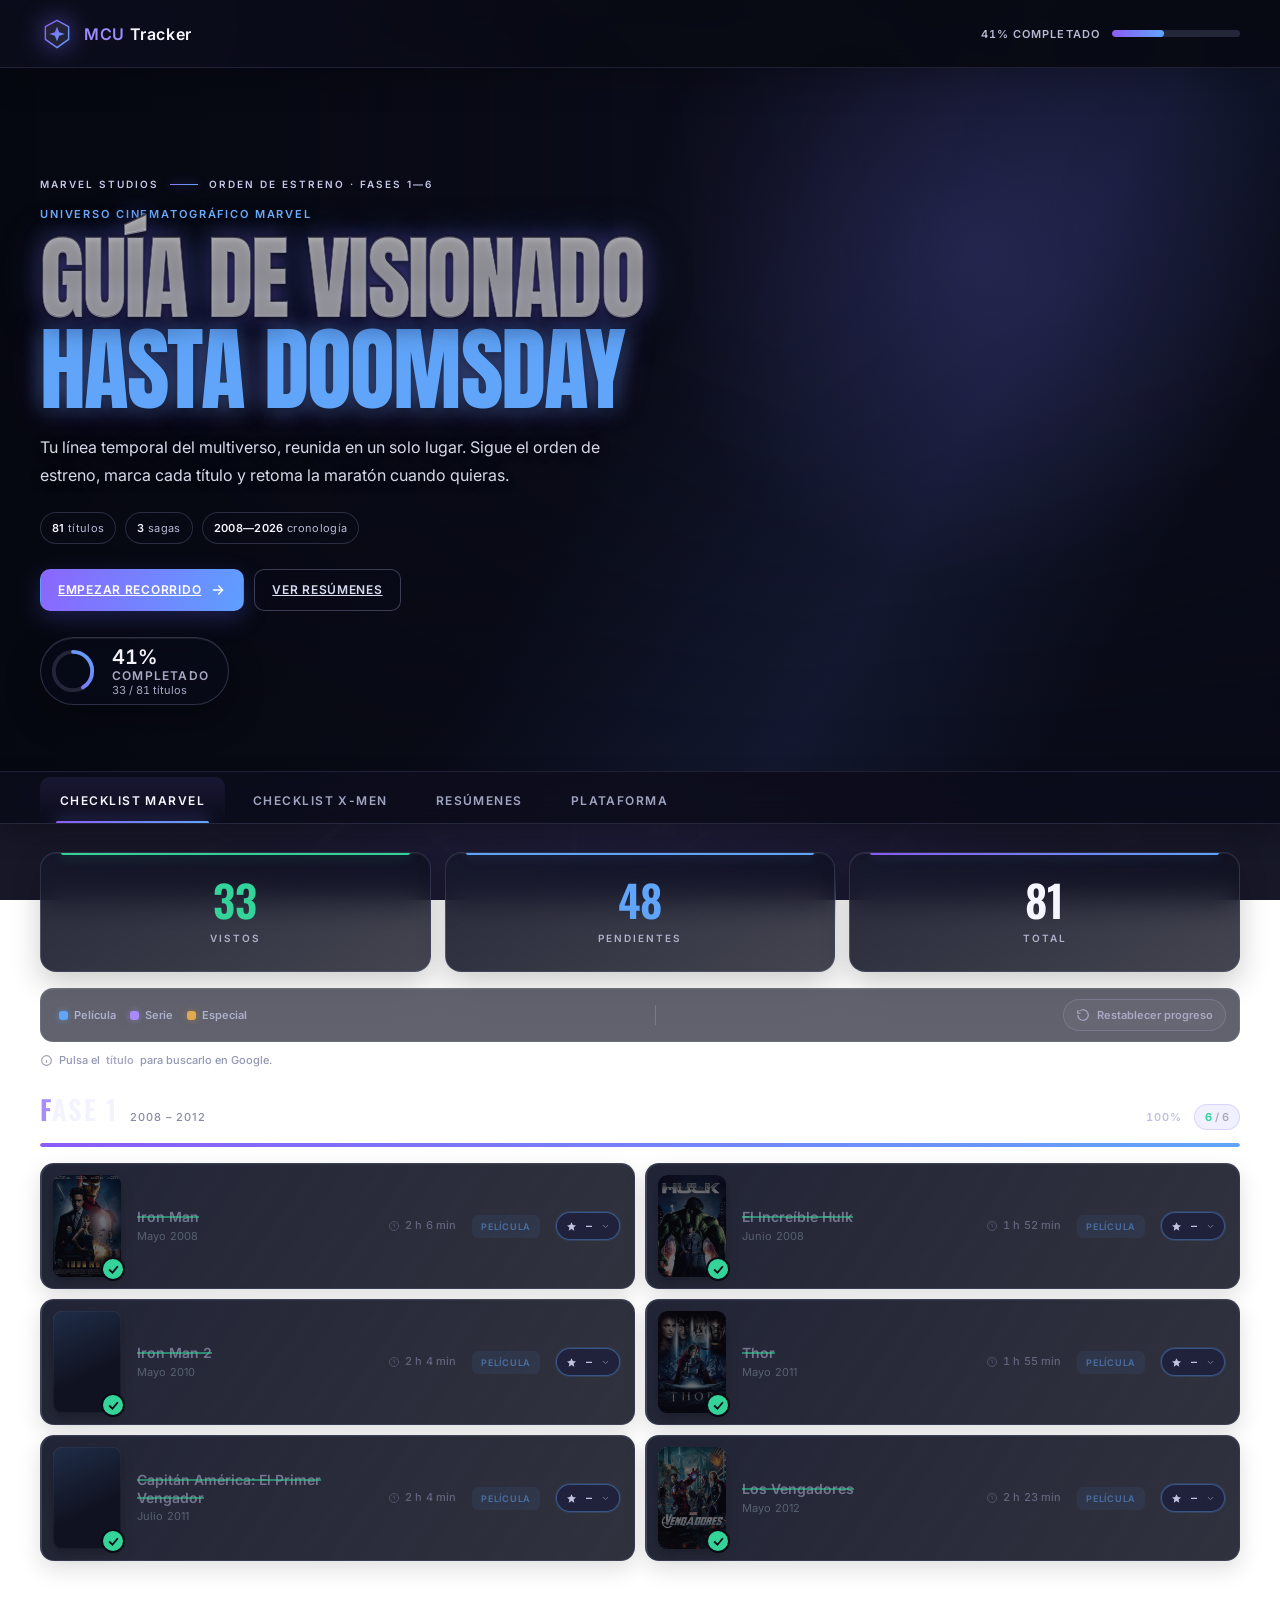
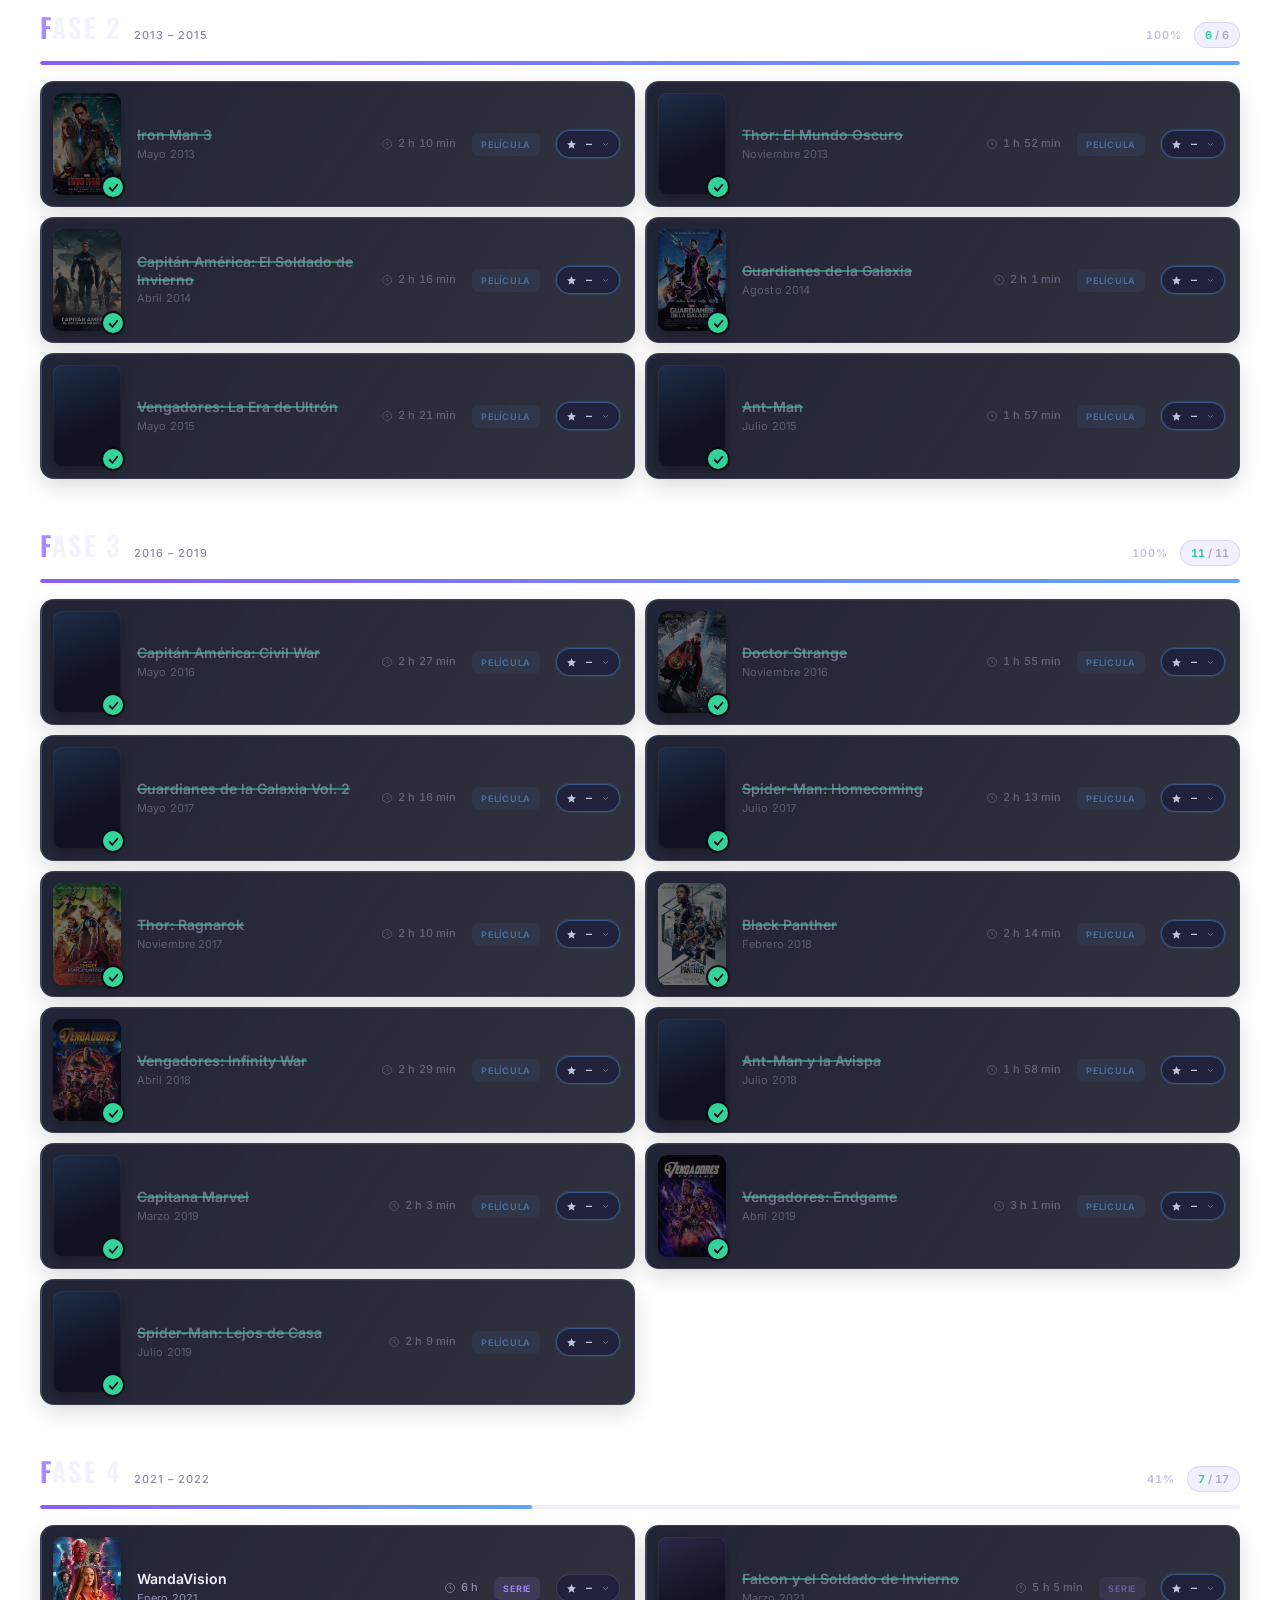
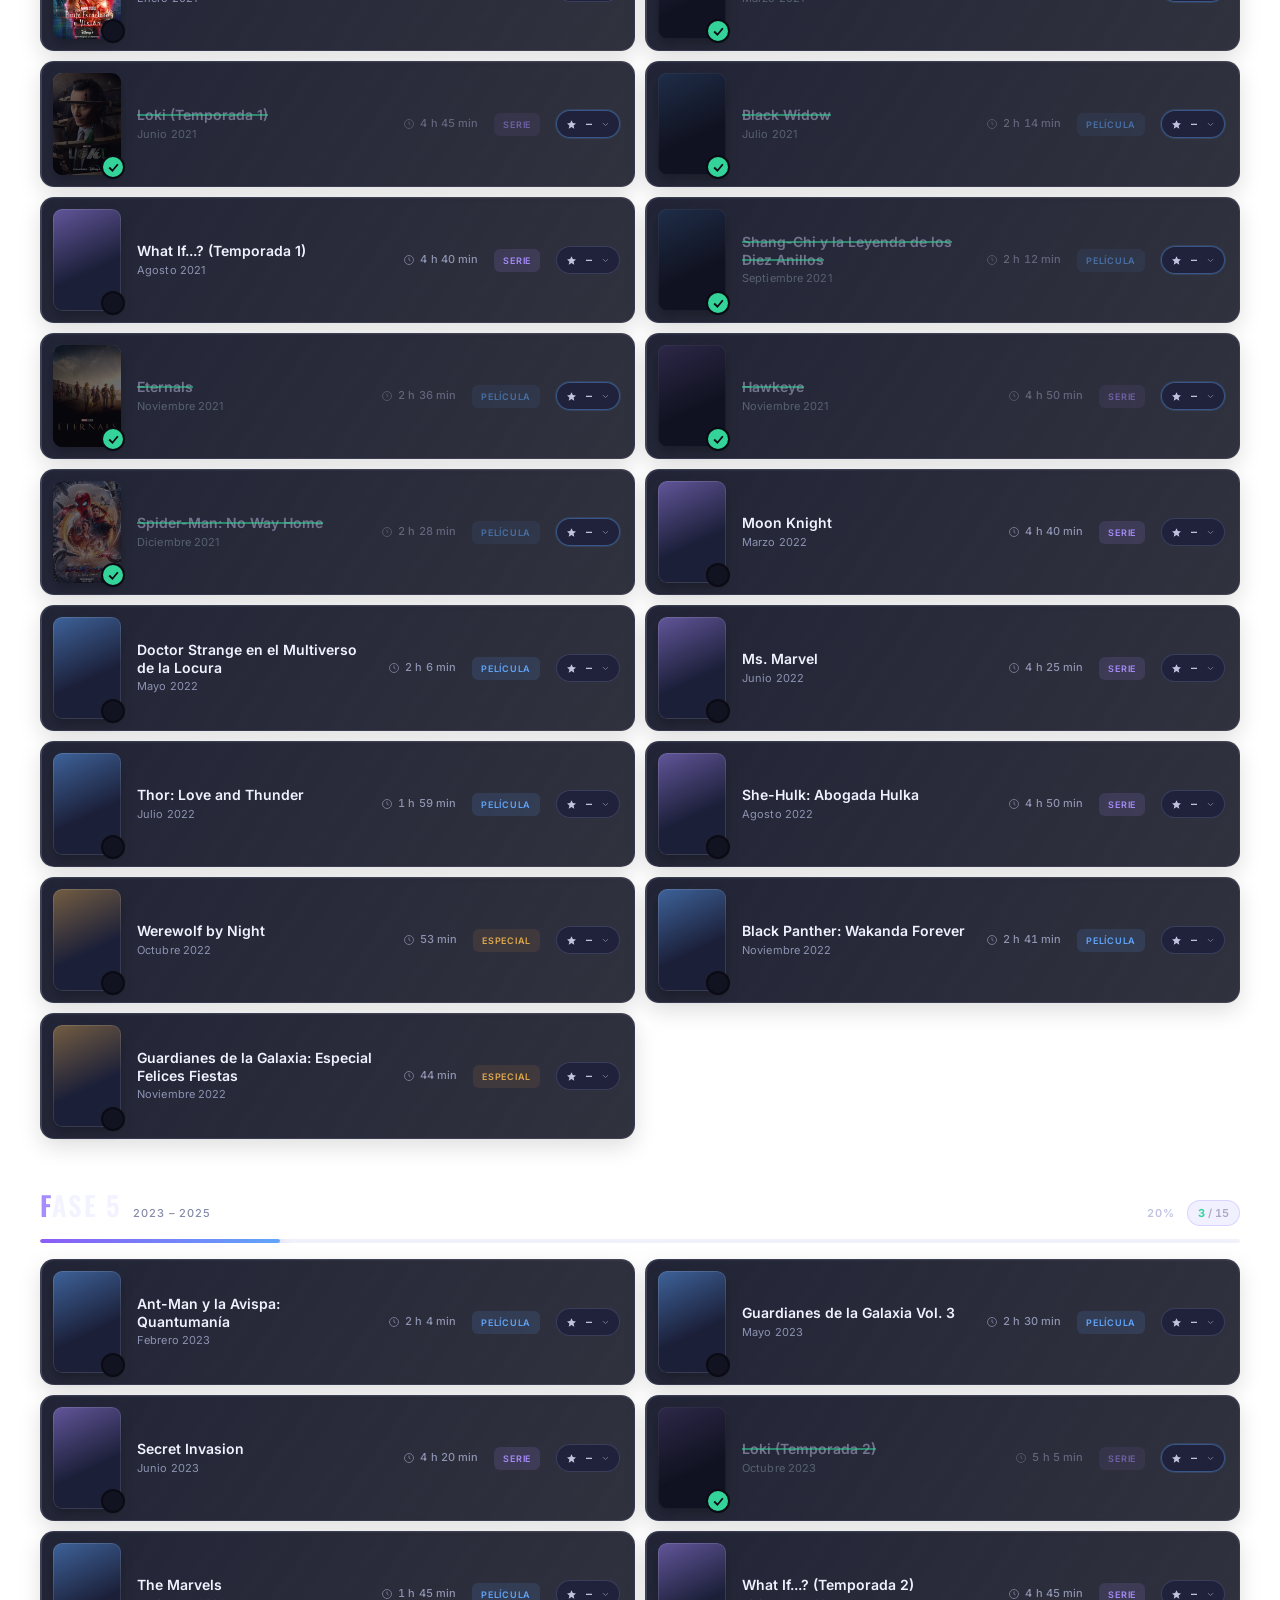
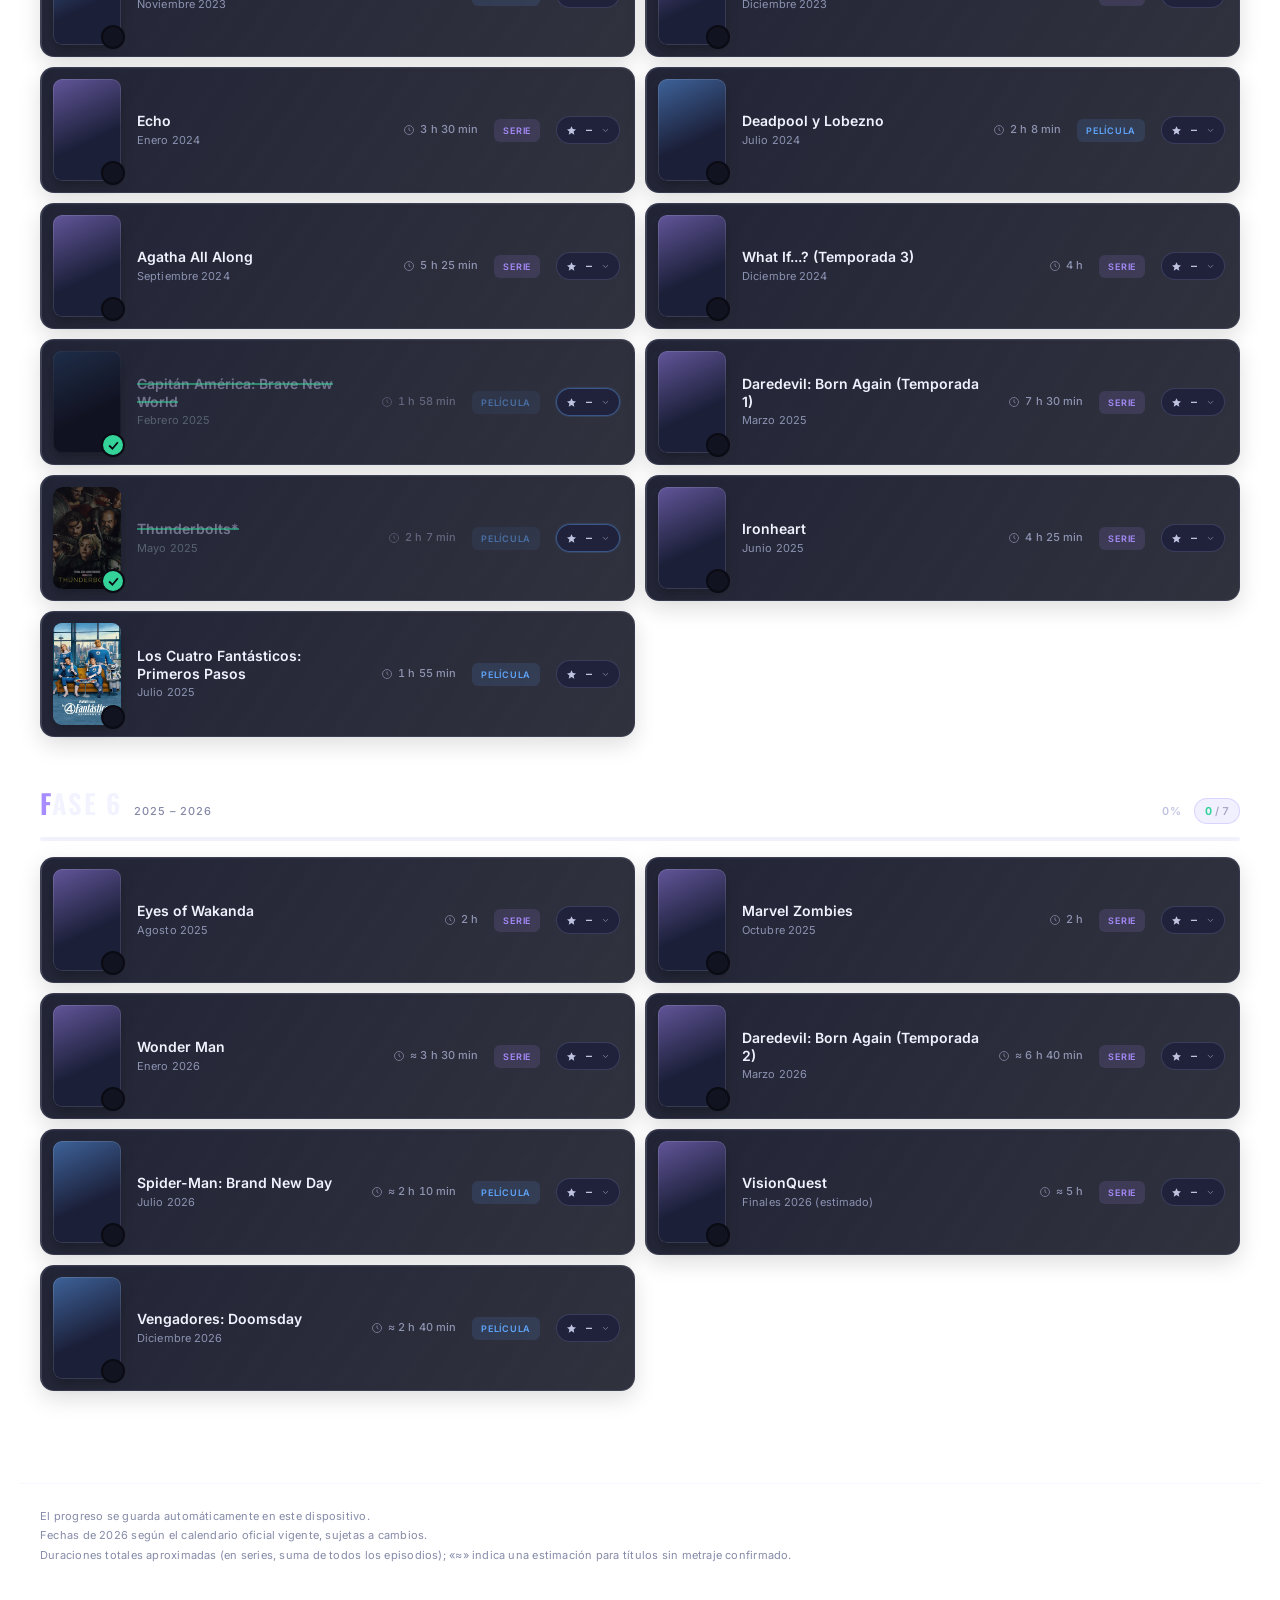
==== commit 33ec772c: "Rediseñar interfaz de MCU Tracker" ====
--- a/index.html
+++ b/index.html
@@ -8,22 +8,22 @@
 <meta name="theme-color" content="#0b0b14">
 <link rel="icon" type="image/svg+xml" href="data:image/svg+xml,%3Csvg xmlns='http://www.w3.org/2000/svg' viewBox='0 0 32 32'%3E%3Cdefs%3E%3ClinearGradient id='g' x1='0' y1='0' x2='1' y2='1'%3E%3Cstop offset='0%25' stop-color='%238b5cf6'/%3E%3Cstop offset='100%25' stop-color='%2360a5fa'/%3E%3C/linearGradient%3E%3C/defs%3E%3Cpath d='M16 1.4 L28.4 8.2 V21.8 L16 30.6 L3.6 21.8 V8.2 Z' fill='%230b0b14' stroke='url(%23g)' stroke-width='1.8'/%3E%3Cpath d='M16 8.2 L18.3 14.1 L24.2 16 L18.3 17.9 L16 23.8 L13.7 17.9 L7.8 16 L13.7 14.1 Z' fill='url(%23g)'/%3E%3C/svg%3E">
 
-<!-- Open Graph: og:image usa ruta relativa porque esta página no tiene dominio propio fijo (repo/local); hacerla absoluta ("https://tu-dominio/assets/hero-vengadores.jpg") al publicar. -->
+<!-- Open Graph: og:image usa ruta relativa porque esta página no tiene dominio propio fijo (repo/local); hacerla absoluta al publicar. -->
 <meta property="og:type" content="website">
 <meta property="og:title" content="MCU Tracker · Checklist del MCU por fases + X-Men">
 <meta property="og:description" content="Marca qué películas y series del MCU por fases y de la saga X-Men ya has visto, con duración de cada título y dónde verlo en España.">
-<meta property="og:image" content="assets/hero-vengadores.jpg">
+<meta property="og:image" content="assets/fondo/endgame-backdrop.jpg">
 <meta property="og:locale" content="es_ES">
 
 <meta name="twitter:card" content="summary_large_image">
 <meta name="twitter:title" content="MCU Tracker · Checklist del MCU por fases + X-Men">
 <meta name="twitter:description" content="Marca qué películas y series del MCU por fases y de la saga X-Men ya has visto, con duración de cada título y dónde verlo en España.">
-<meta name="twitter:image" content="assets/hero-vengadores.jpg">
+<meta name="twitter:image" content="assets/fondo/endgame-backdrop.jpg">
 
 <link rel="preconnect" href="https://fonts.googleapis.com">
 <link rel="preconnect" href="https://fonts.gstatic.com" crossorigin>
 <!-- LCP: imagen del hero pintada por JS como --hero-img (setupHeroBg), fetchpriority en <img> no aplicaría — se precarga aquí (design/PLAN-REDISENO-PRO.md §9) -->
-<link rel="preload" as="image" href="assets/hero-vengadores.jpg" fetchpriority="high">
+<link rel="preload" as="image" href="assets/fondo/endgame-backdrop.jpg" fetchpriority="high">
 <link href="https://fonts.googleapis.com/css2?family=Anton&family=Oswald:wght@500;600&family=Inter:wght@400;500;600&display=swap" rel="stylesheet">
 <link rel="stylesheet" href="css/tokens.css">
 <link rel="stylesheet" href="css/metal-title.css">
@@ -33,9 +33,11 @@
 <body>
 
 <div class="bg-fx" aria-hidden="true">
+  <div class="bg-fx__photo"></div>
   <div class="bg-fx__glows"></div>
   <div class="bg-fx__grain"></div>
 </div>
+<div class="poster-wall" id="posterWall" aria-hidden="true"></div>
 
 <div class="topbar">
   <div class="topbar-inner">
@@ -66,9 +68,17 @@
 <section class="hero-cinematic">
   <div class="hero-cinematic__media" id="heroMedia"></div>
   <div class="hero-cinematic__content wrap">
+    <div class="hero-kicker"><span>Marvel Studios</span><i aria-hidden="true"></i><span>Orden de estreno · Fases 1—6</span></div>
     <p class="hero-eyebrow">Universo Cinematográfico Marvel</p>
     <h1 class="hero-title"><span class="metal-title">Guía de visionado</span> <span class="metal-title-accent">hasta Doomsday</span></h1>
-    <p class="hero-subtitle">Las tres sagas del Universo Cinematográfico de Marvel en orden de estreno. Marca lo visto y abre cualquier título en Google con un toque.</p>
+    <p class="hero-subtitle">Tu línea temporal del multiverso, reunida en un solo lugar. Sigue el orden de estreno, marca cada título y retoma la maratón cuando quieras.</p>
+    <div class="hero-details" aria-label="Resumen del tracker">
+      <span><b>81</b> títulos</span><span><b>3</b> sagas</span><span><b>2008—2026</b> cronología</span>
+    </div>
+    <div class="hero-actions">
+      <a class="hero-action hero-action--primary" href="#checklist"><span>Empezar recorrido</span><svg viewBox="0 0 24 24" width="16" height="16" fill="none" stroke="currentColor" stroke-width="2" aria-hidden="true"><path d="M5 12h13M13 6l6 6-6 6" stroke-linecap="round" stroke-linejoin="round"/></svg></a>
+      <a class="hero-action hero-action--ghost" href="#resumenes">Ver resúmenes</a>
+    </div>
     <div class="hero-badge">
       <svg class="hero-badge__ring" viewBox="0 0 48 48" width="46" height="46" aria-hidden="true">
         <circle cx="24" cy="24" r="20" stroke="var(--border)" stroke-width="4" fill="none"/>
@@ -852,6 +862,34 @@
   if(media && HERO_LOCAL){ media.style.setProperty('--hero-img','url("'+HERO_LOCAL+'")'); }
 }
 
+/* Pared ambiental con posters locales: decorativa, no altera el contenido
+   ni las referencias de títulos que usa el tracker. */
+function setupPosterWall(){
+  const wall=document.getElementById('posterWall');
+  if(!wall || typeof POSTERS_LOCAL==='undefined') return;
+  const titles=[
+    'Iron Man','Los Vengadores','Iron Man 3','Thor: Ragnarok',
+    'Black Panther','Vengadores: Infinity War','Vengadores: Endgame',
+    'WandaVision','Loki (Temporada 1)','Doctor Strange',
+    'Guardianes de la Galaxia','Spider-Man: No Way Home','Deadpool',
+    'Logan','X-Men','X-Men \'97','Agatha All Along','The Marvels',
+    'Moon Knight','Ironheart','Thunderbolts*','Daredevil: Born Again (Temporada 1)',
+    'Capitana Marvel','Guardianes de la Galaxia Vol. 3'
+  ];
+  titles.forEach(function(title,idx){
+    const src=POSTERS_LOCAL[title];
+    if(!src) return;
+    const img=document.createElement('img');
+    img.src=src;
+    img.alt='';
+    img.loading='lazy';
+    img.decoding='async';
+    img.style.transform='translateY('+(idx%3*7)+'px)';
+    img.addEventListener('error',function(){ img.remove(); });
+    wall.appendChild(img);
+  });
+}
+
 /* ============ TABS: routing por hash + teclado (patrón ARIA tabs) ============ */
 const TAB_IDS=['checklist','xmen','resumenes','plataforma'];
 
@@ -929,6 +967,7 @@
 buildPlataforma();
 refreshAllUI();
 setupHeroBg();
+setupPosterWall();
 setupTabs();
 
 })();
--- a/css/styles.css
+++ b/css/styles.css
@@ -986,3 +986,205 @@
     border-color: ButtonBorder;
   }
 }
+
+/* ================================================================
+   MCU TRACKER — REDISEÑO EDITORIAL / MULTIVERSO 2.0
+   Capa visual final. Mantiene las clases y contratos del tracker; solo
+   cambia composición, jerarquía, superficies y tratamiento de imágenes.
+   ================================================================ */
+
+:root{
+  --topbar-h:68px;
+  --container-max:1240px;
+  --surface-1:#111321;
+  --surface-2:#191c2e;
+  --surface-3:#242742;
+  --border:rgba(183,188,238,.16);
+  --border-hover:rgba(153,166,255,.38);
+  --glass-bg:rgba(12,14,28,.72);
+  --glass-bg-strong:rgba(9,11,22,.88);
+  --poster-w:68px;
+}
+
+body{
+  background:transparent;
+  color:#f4f5ff;
+}
+
+.topbar{
+  height:var(--topbar-h);
+  background:rgba(7,9,19,.82);
+  border-bottom:1px solid rgba(178,184,242,.13);
+  box-shadow:0 12px 34px rgba(0,0,0,.2);
+}
+.topbar-inner{height:100%;padding:0 var(--sp-5);}
+.brand{font-size:16px;letter-spacing:.04em;}
+.brand-mark{width:34px;height:34px;filter:drop-shadow(0 0 12px rgba(121,111,255,.58));}
+.brand-word{color:#f7f7ff;}
+.brand-word b{color:#9b8cff;}
+.topbar-progress{gap:12px;}
+.topbar-progress .pct{font-size:11px;text-transform:uppercase;letter-spacing:.1em;color:#b7b9d2;}
+.mini-bar{width:128px;height:7px;background:#24263a;}
+
+.hero-cinematic{
+  min-height:clamp(600px,78vh,790px);
+  align-items:flex-end;
+  border-bottom:1px solid rgba(176,185,255,.13);
+  background:#0c0e1c;
+}
+.hero-cinematic__media{
+  background-image:
+    linear-gradient(90deg,rgba(6,8,18,.98) 0%,rgba(7,9,20,.84) 24%,rgba(8,10,23,.24) 62%,rgba(8,10,23,.58) 100%),
+    linear-gradient(0deg,#0b0d1b 0%,rgba(11,13,27,.76) 17%,rgba(11,13,27,.08) 65%),
+    var(--hero-img,url('../assets/fondo/endgame-backdrop.jpg'));
+  background-position:center,center,center 28%;
+  background-size:cover;
+  filter:saturate(.92);
+}
+.hero-cinematic__media::after{
+  content:"";position:absolute;inset:0;
+  background:radial-gradient(circle at 76% 26%,rgba(122,111,255,.18),transparent 30%),linear-gradient(120deg,transparent 48%,rgba(90,118,255,.1) 70%,transparent 86%);
+  mix-blend-mode:screen;pointer-events:none;
+}
+.hero-cinematic__content{
+  width:100%;
+  padding-top:110px;
+  padding-bottom:66px;
+}
+.hero-kicker{
+  display:flex;align-items:center;gap:11px;
+  margin-bottom:17px;
+  color:#c4c8e6;font-size:10px;font-weight:600;letter-spacing:.2em;text-transform:uppercase;
+}
+.hero-kicker i{width:28px;height:1px;background:linear-gradient(90deg,#8c76ff,#5ca7ff);box-shadow:0 0 10px rgba(120,117,255,.7);}
+.hero-eyebrow{margin-bottom:8px;color:#6faeff;font-size:11px;letter-spacing:.17em;}
+.hero-title{max-width:820px;font-size:clamp(3.25rem,7.2vw,6.8rem);line-height:.94;letter-spacing:-.02em;}
+.hero-title .metal-title,.hero-title .metal-title-accent{display:inline;}
+.hero-subtitle{max-width:600px;margin-top:22px;font-size:clamp(1rem,1.25vw,1.12rem);line-height:1.7;color:#d7d9ea;}
+.hero-details{display:flex;flex-wrap:wrap;gap:9px;margin-top:23px;}
+.hero-details span{padding:8px 11px;border:1px solid rgba(185,191,241,.2);border-radius:999px;background:rgba(10,12,26,.42);backdrop-filter:blur(10px);font-size:11px;color:#b8bbd4;letter-spacing:.03em;}
+.hero-details b{color:#f7f8ff;font-weight:600;}
+.hero-actions{display:flex;flex-wrap:wrap;gap:10px;margin-top:25px;}
+.hero-action{display:inline-flex;align-items:center;gap:9px;min-height:42px;padding:0 17px;border:1px solid transparent;border-radius:10px;font-size:12px;font-weight:600;letter-spacing:.06em;text-transform:uppercase;transition:transform var(--dur-fast),background var(--dur-fast),border-color var(--dur-fast),box-shadow var(--dur-fast);}
+.hero-action--primary{background:linear-gradient(110deg,#8b66ff,#5e9fff);color:#fff;box-shadow:0 8px 24px rgba(89,91,226,.28);}
+.hero-action--ghost{border-color:rgba(189,194,243,.28);background:rgba(10,12,26,.4);color:#d8dcf2;backdrop-filter:blur(9px);}
+.hero-badge{margin-top:26px;padding:8px 19px 8px 9px;border-color:rgba(185,191,241,.22);background:rgba(9,11,23,.62);box-shadow:0 14px 36px rgba(0,0,0,.28),inset 0 1px rgba(255,255,255,.08);}
+.hero-badge__pct{font-size:20px;}
+
+.tabs-bar{top:var(--topbar-h);background:rgba(9,11,22,.79);border-bottom:1px solid rgba(180,186,239,.15);box-shadow:0 10px 26px rgba(0,0,0,.24);}
+.tabs-inner{gap:8px;padding-top:5px;}
+.tab{padding:16px 20px 15px;border-radius:10px 10px 0 0;letter-spacing:.12em;color:#9fa4c0;}
+.tab.active{color:#f6f6ff;background:linear-gradient(180deg,rgba(132,111,255,.11),transparent);}
+.tab.active::after{height:3px;left:16px;right:16px;box-shadow:0 0 16px rgba(117,121,255,.85);}
+
+main.wrap{padding-bottom:18px;}
+.stats{gap:14px;margin:28px 0 16px;}
+.stat{min-height:120px;padding:25px 18px 21px;background:linear-gradient(145deg,rgba(22,24,42,.92),rgba(14,16,30,.78));border:1px solid rgba(185,190,239,.16);border-radius:16px;box-shadow:0 12px 30px rgba(0,0,0,.2),inset 0 1px rgba(255,255,255,.06);}
+.stat::before{left:20px;right:20px;height:2px;}
+.stat .val{font-size:clamp(2.1rem,3.4vw,3.1rem);}
+.stat .lbl{margin-top:10px;font-size:10px;letter-spacing:.2em;color:#afb2cb;}
+.toolbar{justify-content:space-between;margin:0;padding:10px 13px 10px 18px;background:rgba(16,18,34,.66);border:1px solid rgba(184,190,239,.13);border-radius:13px;box-shadow:inset 0 1px rgba(255,255,255,.04);}
+.legend{gap:14px;}
+.legend__item{font-size:11px;color:#acb0cb;}
+.reset{padding:8px 12px;border-color:rgba(185,190,239,.2);background:rgba(255,255,255,.035);font-size:11px;}
+.hint{margin:11px 0 0;justify-content:flex-start;color:#9297b4;font-size:11px;}
+
+.phase{margin-top:52px;}
+.phase-head{margin-bottom:13px;gap:12px;}
+.phase-head h2,.panel-intro h2{font-size:clamp(1.45rem,2.1vw,2rem);letter-spacing:.07em;color:#f2f3ff;}
+.phase-head h2::first-letter{color:#a68cff;}
+.phase-head .years{font-size:11px;letter-spacing:.08em;color:#858aa8;text-transform:uppercase;}
+.phase-pct{font-size:11px;color:#bfc3e1;letter-spacing:.08em;}
+.count{padding:5px 10px;border-radius:999px;background:rgba(123,110,255,.1);border-color:rgba(155,142,255,.28);font-size:11px;}
+.phase-progress-track{height:4px;margin-bottom:16px;background:rgba(135,143,211,.12);border:none;}
+.phase-progress-fill{box-shadow:0 0 13px rgba(130,103,255,.72);}
+.grid{gap:10px;}
+.item{min-height:82px;padding:11px 14px 11px 11px;border-radius:14px;background:linear-gradient(125deg,rgba(20,23,42,.94),rgba(14,16,30,.86));border-color:rgba(183,189,237,.13);border-left-width:2px;box-shadow:0 8px 22px rgba(0,0,0,.13),inset 0 1px rgba(255,255,255,.035);}
+.item:hover,.item:focus-within{box-shadow:0 12px 26px rgba(0,0,0,.22),0 0 0 1px rgba(142,133,255,.12);}
+.poster{width:var(--poster-w);border-radius:9px;background-color:#1b1f38;box-shadow:inset 0 0 0 1px rgba(255,255,255,.12),0 5px 12px rgba(0,0,0,.25);}
+.poster img{filter:saturate(.92);}
+.title{font-size:14px;color:#f1f2ff;}
+.date{font-size:11px;color:#8d93b2;}
+.tag{min-height:23px;padding:0 9px;border-radius:6px;font-size:9px;letter-spacing:.08em;text-transform:uppercase;}
+.duration{font-size:11px;color:#8e94b1;}
+.rating__trigger{min-height:28px;padding:0 9px;background:rgba(31,34,59,.9);border-color:rgba(177,184,238,.18);color:#bfc3df;}
+.rating[data-rating]:not([data-rating=""]) .rating__trigger{background:linear-gradient(110deg,rgba(123,87,236,.25),rgba(62,127,238,.15));border-color:rgba(149,126,255,.55);box-shadow:0 0 16px rgba(104,84,218,.18);}
+.rating__popover{padding:10px;background:linear-gradient(145deg,#272b4b,#171a30);border-color:rgba(176,165,255,.45);box-shadow:0 20px 46px rgba(0,0,0,.45),0 0 24px rgba(104,88,239,.18);}
+.rating__option{width:29px;height:29px;border-radius:8px;color:#bdc2dc;}
+.rating__option[aria-selected="true"]{background:linear-gradient(135deg,#835ff1,#4e94ed);box-shadow:0 5px 14px rgba(104,86,228,.4);}
+
+.panel-intro{position:relative;margin:34px 0 28px;padding:21px 24px 22px;border:1px solid rgba(185,191,239,.15);border-radius:16px;background:linear-gradient(120deg,rgba(26,29,52,.88),rgba(13,16,30,.68));box-shadow:inset 0 1px rgba(255,255,255,.05);overflow:hidden;}
+.panel-intro::before{content:"";position:absolute;inset:0 auto 0 0;width:3px;background:linear-gradient(180deg,#8f72ff,#54a9ff);box-shadow:0 0 18px rgba(113,105,255,.7);}
+.panel-intro h2{padding-bottom:0!important;border:0!important;}
+.panel-intro p{max-width:68ch;margin-top:10px;color:#aeb2cc;font-size:13px;line-height:1.65;}
+.action-grid{gap:12px;}
+.list-divider{grid-column:1/-1;margin:10px 0 1px;padding:0 2px;color:#a8acc9;font-size:10px;letter-spacing:.18em;}
+.list-divider::after{background:linear-gradient(90deg,rgba(153,142,255,.36),transparent);}
+.action-row{min-height:90px;padding:11px 14px 11px 11px;border-radius:14px;background:linear-gradient(125deg,rgba(20,23,42,.94),rgba(14,16,30,.86));border-color:rgba(183,189,237,.13);box-shadow:0 8px 22px rgba(0,0,0,.13),inset 0 1px rgba(255,255,255,.035);}
+.action-row__title{font-size:14px;color:#f0f1ff;}
+.action-row__date{font-size:11px;color:#8d93b2;}
+.cta{min-height:34px;padding:0 12px;border-radius:8px;font-size:10px;letter-spacing:.06em;text-transform:uppercase;}
+.cta--youtube{background:rgba(208,32,26,.12);border-color:rgba(255,90,95,.35);}
+.cta--google{background:rgba(126,101,245,.13);border-color:rgba(160,143,255,.36);}
+#panel-resumenes .action-row{border-left-color:rgba(255,90,95,.66);}
+#panel-plataforma .action-row{border-left-color:rgba(126,143,255,.74);}
+#panel-resumenes .action-row .poster{box-shadow:inset 0 0 0 1px rgba(255,90,95,.2),0 5px 12px rgba(0,0,0,.25);}
+#panel-plataforma .action-row .poster{box-shadow:inset 0 0 0 1px rgba(126,143,255,.24),0 5px 12px rgba(0,0,0,.25);}
+
+footer{margin-top:74px;padding-top:23px;color:#858ba8;border-color:rgba(184,190,239,.12);font-size:11px;letter-spacing:.02em;}
+
+@media (hover:hover) and (pointer:fine){
+  .hero-action:hover{transform:translateY(-2px);}
+  .hero-action--primary:hover{box-shadow:0 12px 30px rgba(89,91,226,.42);}
+  .hero-action--ghost:hover{border-color:#8193ff;background:rgba(108,95,233,.13);}
+}
+
+@media (max-width:899px){
+  .hero-cinematic{min-height:clamp(560px,76vh,700px);}
+  .hero-cinematic__media{background-position:center,center,58% 28%;}
+  .hero-cinematic__content{padding-top:88px;padding-bottom:55px;}
+  .hero-title{font-size:clamp(3rem,11vw,5rem);}
+  .hero-subtitle{max-width:52ch;}
+  .tabs-inner{padding-top:0;}
+  .tab.active{background:transparent;}
+}
+
+@media (max-width:599px){
+  .topbar{height:60px;}
+  :root{--topbar-h:60px;--poster-w:52px;}
+  .topbar-inner{padding:0 14px;}
+  .brand{font-size:14px;gap:8px;}
+  .brand-mark{width:30px;height:30px;}
+  .topbar-progress .pct{font-size:9px;letter-spacing:.05em;}
+  .mini-bar{width:68px;height:5px;}
+  .hero-cinematic{min-height:650px;}
+  .hero-cinematic__media{background-image:linear-gradient(90deg,rgba(6,8,18,.98),rgba(7,9,20,.64)),linear-gradient(0deg,#0b0d1b 0%,rgba(11,13,27,.66) 36%,rgba(11,13,27,.1) 72%),var(--hero-img,url('../assets/fondo/endgame-backdrop.jpg'));background-position:center,center,64% 28%;}
+  .hero-cinematic__content{padding:70px 16px 42px;}
+  .hero-kicker{gap:7px;font-size:8px;letter-spacing:.12em;}
+  .hero-kicker i{width:15px;}
+  .hero-eyebrow{font-size:9px;letter-spacing:.12em;}
+  .hero-title{font-size:clamp(2.75rem,14vw,4.6rem);line-height:.96;}
+  .hero-title .metal-title,.hero-title .metal-title-accent{display:block;}
+  .hero-subtitle{margin-top:17px;font-size:14px;line-height:1.55;}
+  .hero-details{gap:6px;margin-top:17px;}
+  .hero-details span{padding:7px 8px;font-size:9px;}
+  .hero-actions{margin-top:18px;}
+  .hero-action{width:100%;justify-content:center;min-height:42px;font-size:10px;}
+  .hero-badge{margin-top:18px;}
+  .stats{margin-top:20px;}
+  .stat{min-height:104px;padding:19px 8px 15px;}
+  .stat .val{font-size:28px;}
+  .stat .lbl{font-size:9px;letter-spacing:.12em;}
+  .toolbar{align-items:stretch;}
+  .legend{justify-content:space-between;width:100%;}
+  .phase{margin-top:38px;}
+  .phase-head h2,.panel-intro h2{font-size:1.4rem;}
+  .item{min-height:76px;}
+  .action-row{min-height:86px;}
+  .panel-intro{margin-top:22px;padding:18px 18px 19px;}
+  .panel-intro p{font-size:12px;}
+}
+
+@media (prefers-reduced-motion:reduce){
+  .hero-cinematic__media::after{mix-blend-mode:normal;}
+}
--- a/css/background.css
+++ b/css/background.css
@@ -1,84 +1,91 @@
 /* ================================================================
-   FONDO GLOBAL — MCU Tracker · "MULTIVERSO" (Fase 1 — ambiental 2 capas)
-   Requiere css/tokens.css cargado ANTES de este fichero (usa --bg).
-
-   Sustituye el antiguo collage fotográfico de 7 capas (backdrop
-   borroso + skyline + rayo + logo + viñetas, ver historial git) por
-   un fondo ambiental oscuro de 2 capas: glows de gradiente + grano
-   fino. La fotografía queda reservada EXCLUSIVAMENTE al hero
-   (.hero-cinematic__media, ver css/styles.css), con su propio scrim
-   multicapa estilo Netflix.
-
-   Fuente de verdad: design/PLAN-REDISENO-PRO.md — §4 (fondo por
-   capas) y §10 fila "1 · Fondo".
-
-   Este fichero NO toca index.html más allá del markup ya insertado
-   como PRIMER HIJO de <body> (antes de .topbar):
-
-   <div class="bg-fx" aria-hidden="true">
-     <div class="bg-fx__glows"></div>
-     <div class="bg-fx__grain"></div>
-   </div>
-
-   Los ficheros del antiguo collage (backdrop, skyline, rayo, logo,
-   antes bajo la carpeta de fondos legacy) dejan de referenciarse
-   desde aquí; permanecen en disco sin usarse.
+   FONDO GLOBAL — MCU Tracker · MULTIVERSO 2.0
+   Fotografía local muy atenuada + glows + pared de posters. Las fotos
+   se mantienen detrás del contenido y nunca interfieren con controles.
    ================================================================ */
 
-/* ============================================================
-   CONTENEDOR — .bg-fx
-   Fijo (position:fixed), primer hijo de <body>, detrás de todo el
-   contenido real (z-index negativo). No se mueve con el scroll.
-   `pointer-events:none`: puramente decorativo, nunca intercepta
-   clics/touch. `contain:paint`: el navegador no necesita mirar fuera
-   de esta caja para pintarla (menos coste de repaint).
-   `background:var(--bg)`: capa de seguridad, mismo color que --bg,
-   nunca queda vacío aunque las capas hijas tarden en pintar.
-   ============================================================ */
 .bg-fx{
   position:fixed;
   inset:0;
   z-index:-1;
   pointer-events:none;
   contain:paint;
-  background:var(--bg);
+  overflow:hidden;
+  background:#0b0b14;
 }
 
-/* ── Capa 1 · GLOWS — dos radiales de marca sobre --bg ──
-   Coste de pintado casi nulo (sin imágenes/assets), tematizable por
-   token. Violeta arriba-izquierda + azul abajo-derecha, tal cual
-   §4 del plan. SIN animación: nada de "respiración"/parallax en esta
-   capa — un fondo estático es más "pro" y más barato de repintar. */
+.bg-fx__photo{
+  position:fixed;
+  inset:-5%;
+  background-image:
+    linear-gradient(180deg,rgba(9,11,24,.92) 0%,rgba(9,11,24,.87) 38%,rgba(9,11,24,.97) 100%),
+    linear-gradient(90deg,rgba(76,56,158,.26),transparent 48%,rgba(44,89,176,.22)),
+    url('../assets/fondo/endgame-backdrop-2.jpg'),
+    url('../assets/fondo/stark-tower.jpg');
+  background-position:center,center,center top,center bottom;
+  background-size:cover,cover,cover,cover;
+  background-attachment:fixed;
+  filter:saturate(.7) blur(1px);
+  opacity:.36;
+  transform:scale(1.04);
+}
+
 .bg-fx__glows{
   position:fixed;
   inset:0;
-  z-index:-1;
   pointer-events:none;
   background:
-    radial-gradient(60rem 40rem at 15% -10%,  rgb(139 92 246 / .16), transparent 60%),
-    radial-gradient(50rem 35rem at 85% 110%, rgb(96 165 250 / .10), transparent 60%),
-    var(--bg);
+    radial-gradient(52rem 34rem at 7% 4%,rgba(132,95,255,.2),transparent 64%),
+    radial-gradient(48rem 34rem at 94% 40%,rgba(61,121,255,.13),transparent 64%),
+    radial-gradient(42rem 28rem at 50% 106%,rgba(101,67,206,.12),transparent 70%),
+    linear-gradient(180deg,rgba(8,10,21,.08),#0b0b14 86%);
+  mix-blend-mode:screen;
 }
 
-/* ── Capa 2 · GRAIN — grano fílmico fino (SVG feTurbulence) ──
-   Textura estática (nunca animada) en data-URI: sin petición de red,
-   se cachea como el resto del CSS. `baseFrequency:.65` + `numOctaves:3`
-   dan un grano fino homogéneo; `stitchTiles:stitch` evita costuras
-   visibles al repetir el tile de 180px. Opacidad muy baja (.05) +
-   `mix-blend-mode:overlay`: rompe el banding de los radiales de la
-   capa GLOWS y da acabado fílmico, sin aportar peso perceptible. */
 .bg-fx__grain{
   position:fixed;
   inset:0;
-  z-index:-1;
   pointer-events:none;
-  background-image:url("data:image/svg+xml,%3Csvg xmlns='http://www.w3.org/2000/svg' width='180' height='180'%3E%3Cfilter id='n'%3E%3CfeTurbulence type='fractalNoise' baseFrequency='0.65' numOctaves='3' stitchTiles='stitch'/%3E%3C/filter%3E%3Crect width='100%25' height='100%25' filter='url(%23n)'/%3E%3C/svg%3E");
+  background-image:url("data:image/svg+xml,%3Csvg xmlns='http://www.w3.org/2000/svg' width='180' height='180'%3E%3Cfilter id='n'%3E%3CfeTurbulence type='fractalNoise' baseFrequency='.7' numOctaves='3' stitchTiles='stitch'/%3E%3C/filter%3E%3Crect width='100%25' height='100%25' filter='url(%23n)'/%3E%3C/svg%3E");
   background-size:180px;
-  opacity:.05;
+  opacity:.045;
   mix-blend-mode:overlay;
 }
 
-/* ── Impresión: el fondo decorativo no debe imprimirse ── */
+.poster-wall{
+  position:fixed;
+  inset:-7% -4%;
+  z-index:-1;
+  display:grid;
+  grid-template-columns:repeat(12,minmax(44px,1fr));
+  align-content:space-around;
+  gap:16px;
+  padding:26px;
+  overflow:hidden;
+  pointer-events:none;
+  opacity:.09;
+  filter:blur(2.5px) saturate(.7);
+  transform:rotate(-3deg) scale(1.08);
+  mask-image:linear-gradient(180deg,transparent 0%,#000 18%,#000 78%,transparent 100%);
+  -webkit-mask-image:linear-gradient(180deg,transparent 0%,#000 18%,#000 78%,transparent 100%);
+}
+.poster-wall img{
+  width:100%;
+  aspect-ratio:2/3;
+  object-fit:cover;
+  border-radius:10px;
+  opacity:.7;
+  box-shadow:0 9px 24px rgba(0,0,0,.5);
+}
+
+@media (max-width:899px){
+  .bg-fx__photo{opacity:.25;background-position:center,center,58% top,center bottom;}
+  .poster-wall{grid-template-columns:repeat(7,minmax(46px,1fr));gap:10px;padding:14px;opacity:.06;}
+}
+@media (prefers-reduced-transparency:reduce){
+  .bg-fx__photo{opacity:.16;filter:saturate(.45) blur(2px);}
+  .poster-wall{opacity:.035;}
+}
 @media print{
-  .bg-fx{ display:none; }
+  .bg-fx,.poster-wall{display:none;}
 }
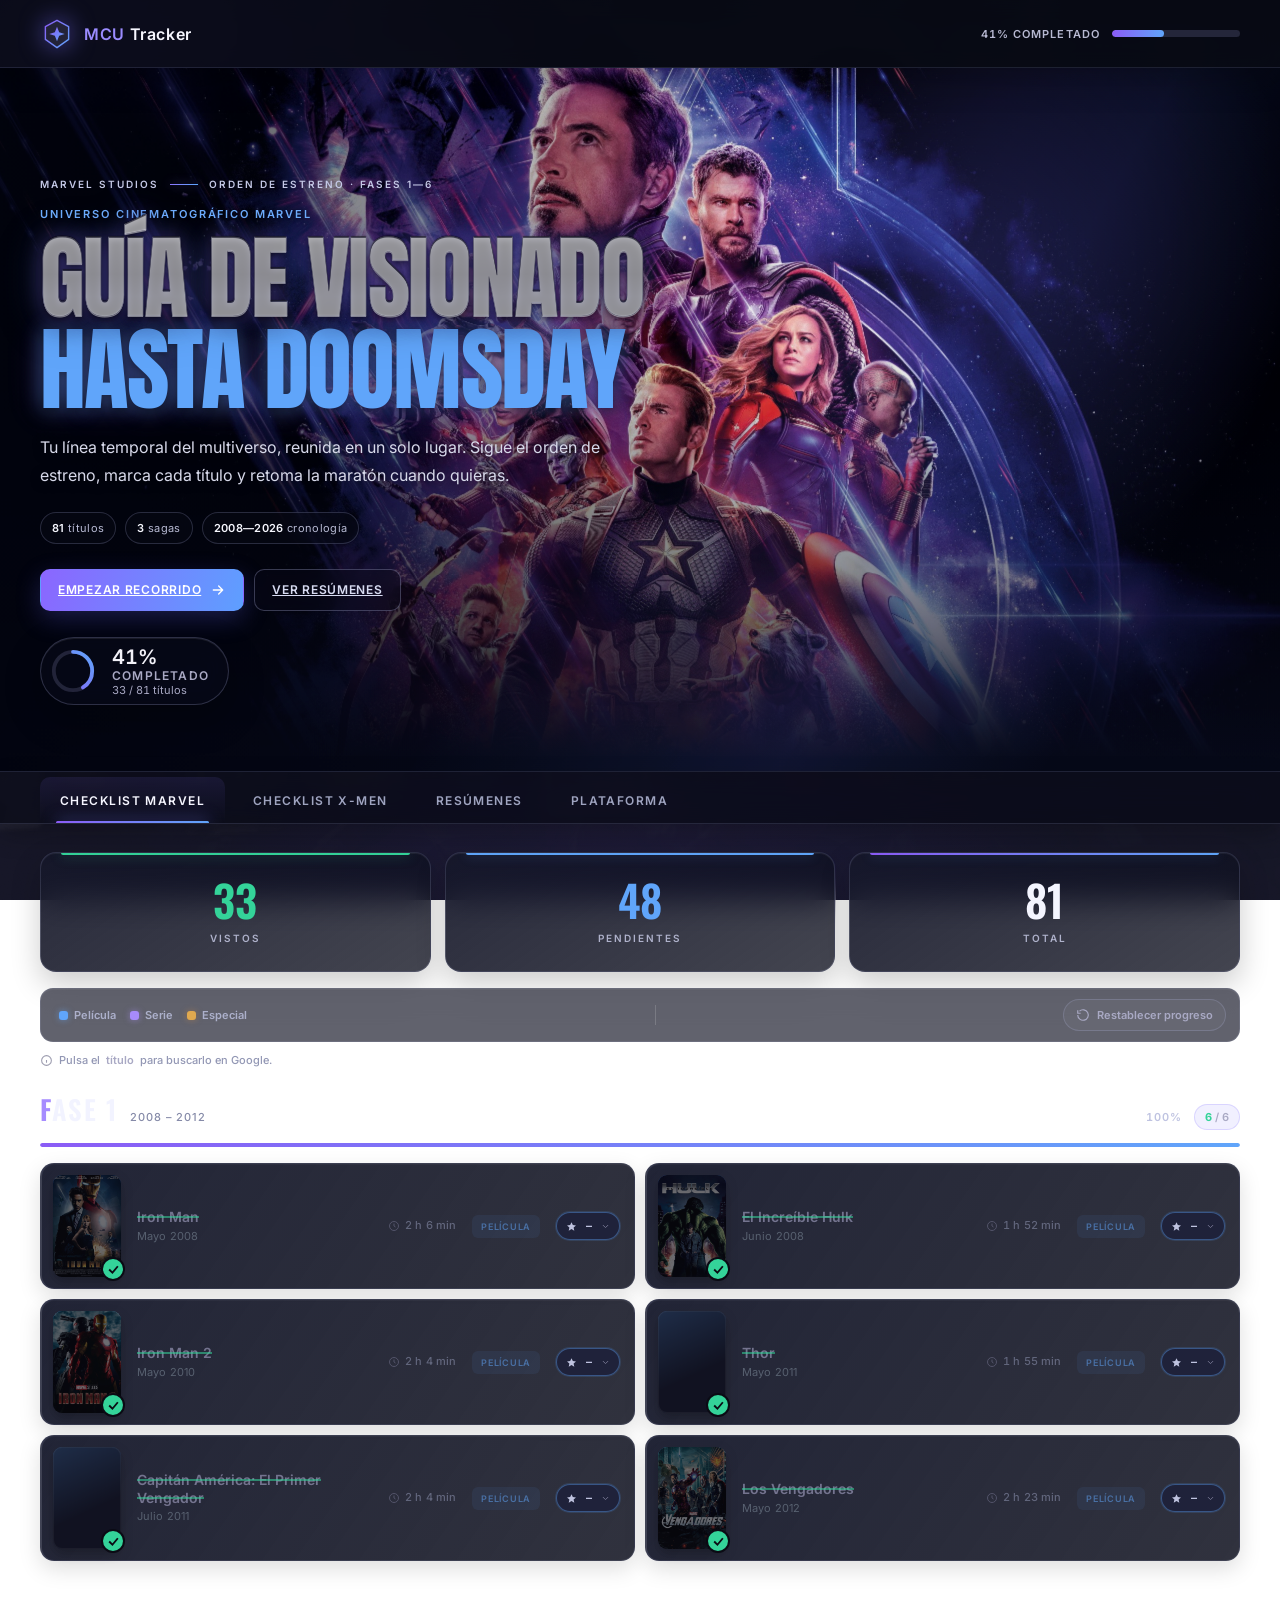
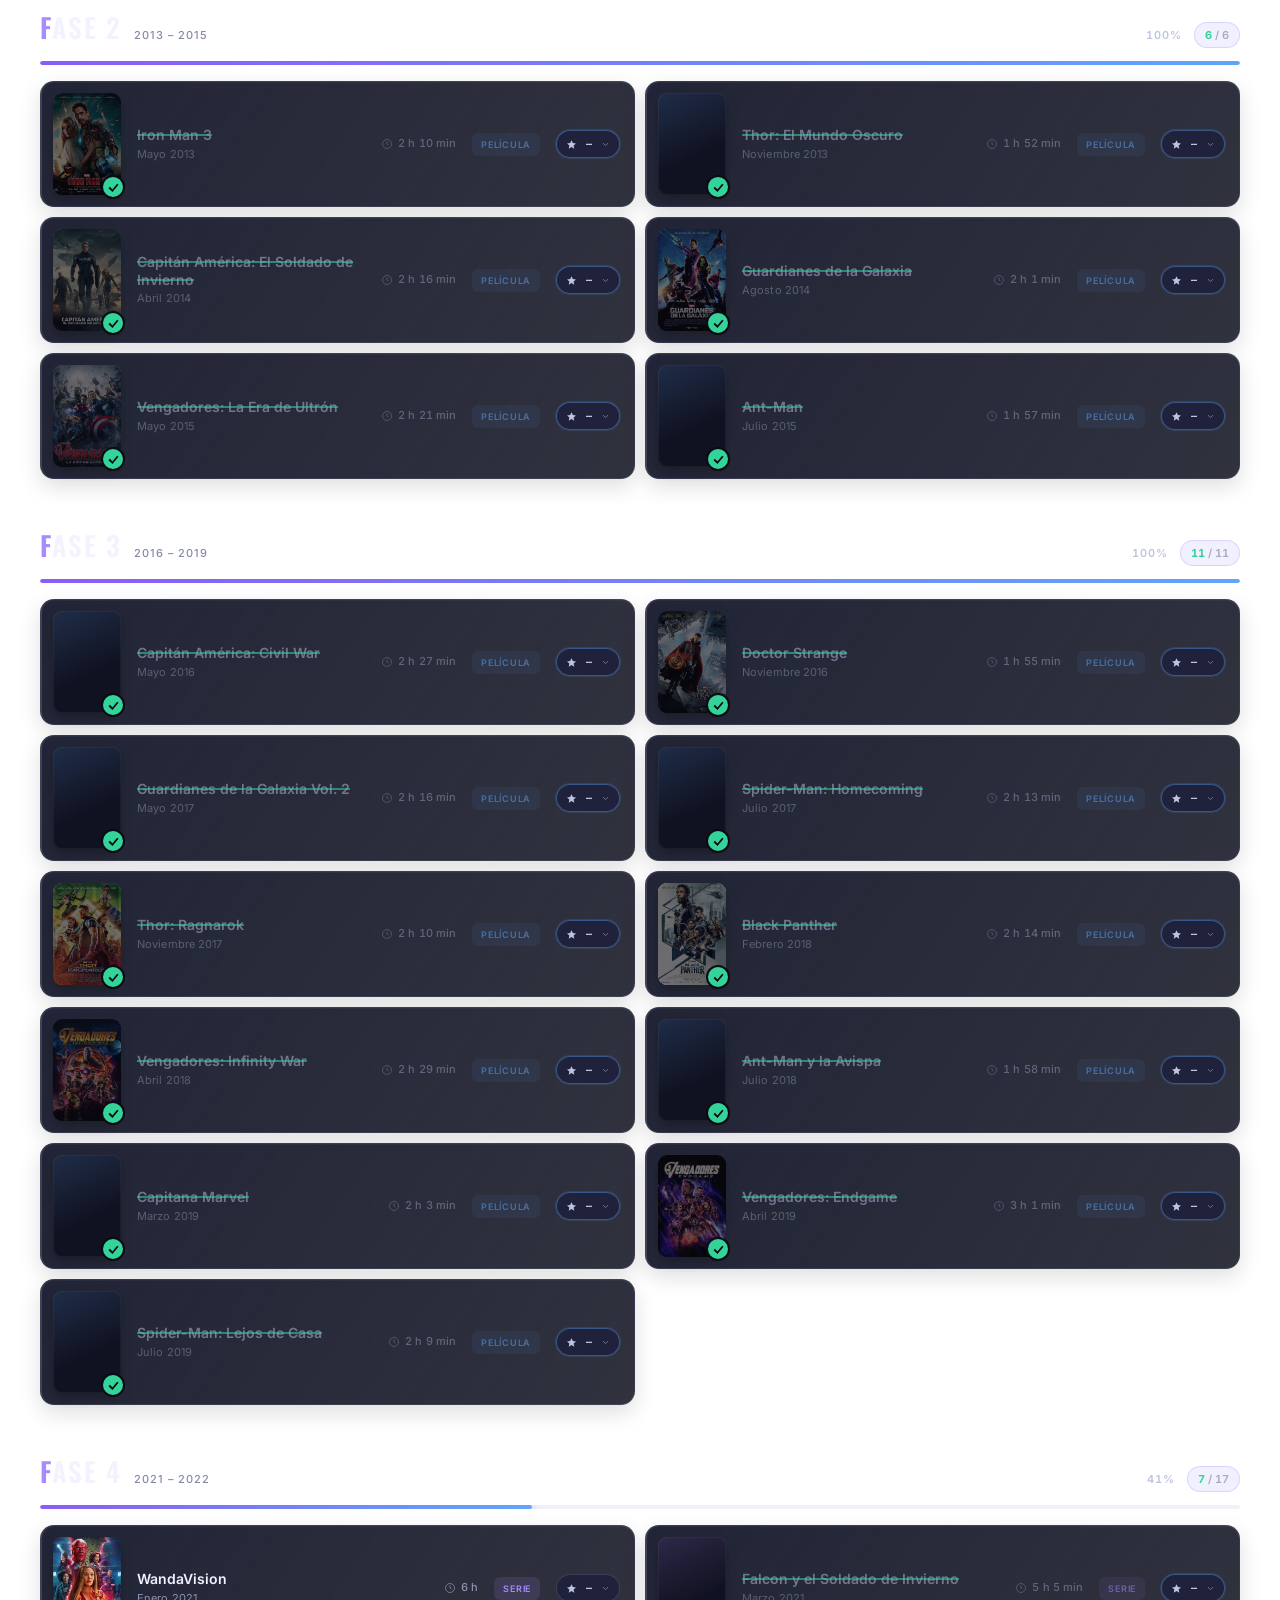
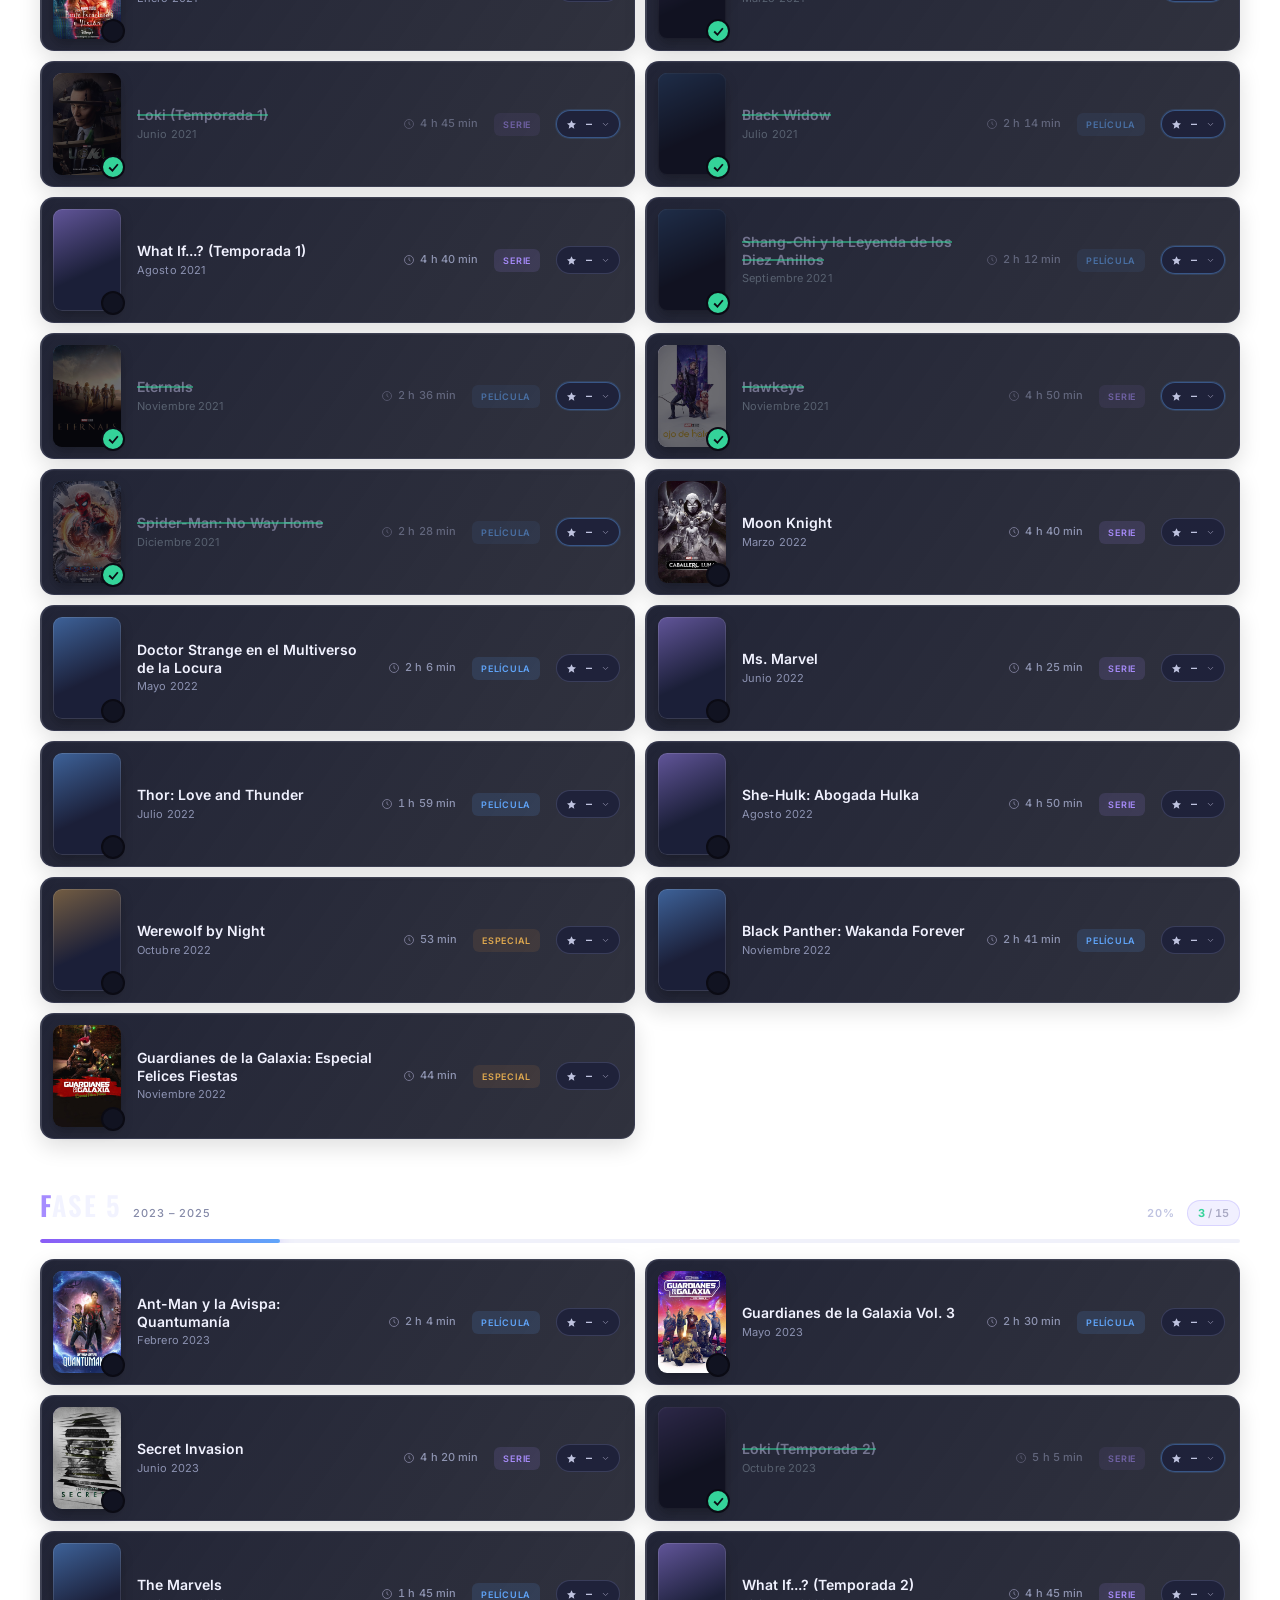
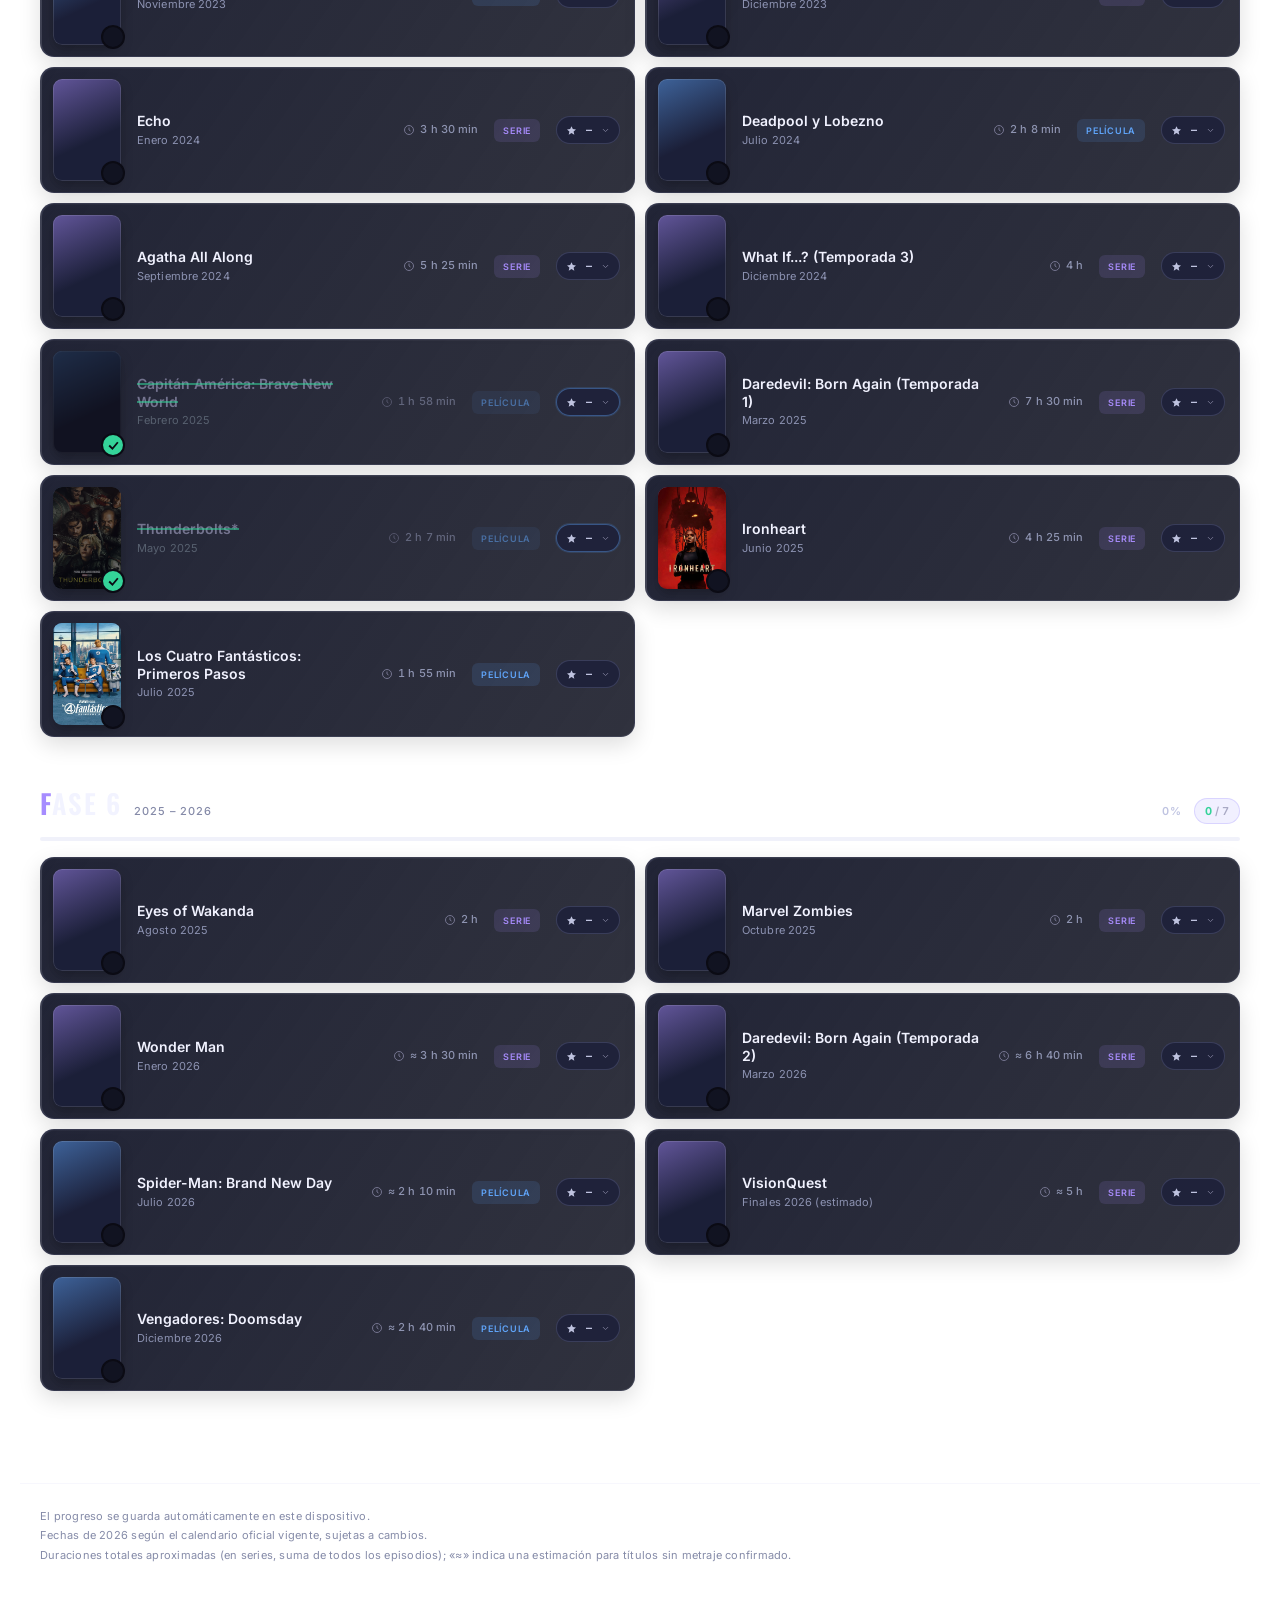
==== commit 6322f636: "feat: estantería de pósters, nota v3, hero Endgame y reestructura en carpetas - Resúmenes/Plataforma" ====
--- a/index.html
+++ b/index.html
@@ -173,17 +173,17 @@
   <section id="panel-resumenes" role="tabpanel" aria-labelledby="tab-resumenes" class="tab-panel" hidden>
     <div class="panel-intro">
       <h2>Resúmenes en YouTube</h2>
-      <p>Abre la búsqueda de YouTube para cada título y ponte al día con un resumen antes de continuar la maratón.</p>
-    </div>
-    <div class="action-grid" id="resumenesList"></div>
+      <p>Toca cualquier póster para abrir su búsqueda de resúmenes en YouTube y ponte al día antes de continuar la maratón. Los títulos que ya has visto llevan la marca verde.</p>
+    </div>
+    <div class="media-grid" id="resumenesList"></div>
   </section>
 
   <section id="panel-plataforma" role="tabpanel" aria-labelledby="tab-plataforma" class="tab-panel" hidden>
     <div class="panel-intro">
       <h2>¿Dónde verla?</h2>
-      <p>Pulsa un título (o el botón «¿Dónde verla?») para buscarlo en Google y descubrir al instante en qué plataforma está disponible en España.</p>
-    </div>
-    <div class="action-grid" id="plataformaList"></div>
+      <p>Toca cualquier póster para buscar al instante en qué plataforma está disponible ese título en España.</p>
+    </div>
+    <div class="media-grid" id="plataformaList"></div>
   </section>
 
 </main>
@@ -194,783 +194,9 @@
   Duraciones totales aproximadas (en series, suma de todos los episodios); «≈» indica una estimación para títulos sin metraje confirmado.
 </footer>
 
+<!-- Orden de carga obligatorio: imágenes → datos → app (ver js/app.js y CLAUDE.md) -->
 <script src="js/images-posters.js"></script>
-<script>
-(function(){
-'use strict';
-
-/* Nota: la pestaña "Plataforma" no mantiene una tabla de disponibilidad
-   (caduca demasiado rápido); abre una búsqueda de Google por título. */
-
-/* ============ DATOS DE CONTENIDO ============
-   m = duración total en minutos (en series, suma de todos los episodios).
-   est:true = duración estimada (título sin metraje oficial confirmado; se muestra con «≈»). */
-const DATA=[
- {phase:"Fase 1",years:"2008 – 2012",items:[
-  {t:"Iron Man",d:"Mayo 2008",type:"film",m:126},
-  {t:"El Increíble Hulk",d:"Junio 2008",type:"film",q:"The Incredible Hulk 2008",m:112},
-  {t:"Iron Man 2",d:"Mayo 2010",type:"film",m:124},
-  {t:"Thor",d:"Mayo 2011",type:"film",q:"Thor 2011 pelicula",m:115},
-  {t:"Capitán América: El Primer Vengador",d:"Julio 2011",type:"film",m:124},
-  {t:"Los Vengadores",d:"Mayo 2012",type:"film",q:"The Avengers 2012",m:143},
- ]},
- {phase:"Fase 2",years:"2013 – 2015",items:[
-  {t:"Iron Man 3",d:"Mayo 2013",type:"film",m:130},
-  {t:"Thor: El Mundo Oscuro",d:"Noviembre 2013",type:"film",m:112},
-  {t:"Capitán América: El Soldado de Invierno",d:"Abril 2014",type:"film",m:136},
-  {t:"Guardianes de la Galaxia",d:"Agosto 2014",type:"film",m:121},
-  {t:"Vengadores: La Era de Ultrón",d:"Mayo 2015",type:"film",m:141},
-  {t:"Ant-Man",d:"Julio 2015",type:"film",m:117},
- ]},
- {phase:"Fase 3",years:"2016 – 2019",items:[
-  {t:"Capitán América: Civil War",d:"Mayo 2016",type:"film",m:147},
-  {t:"Doctor Strange",d:"Noviembre 2016",type:"film",m:115},
-  {t:"Guardianes de la Galaxia Vol. 2",d:"Mayo 2017",type:"film",m:136},
-  {t:"Spider-Man: Homecoming",d:"Julio 2017",type:"film",m:133},
-  {t:"Thor: Ragnarok",d:"Noviembre 2017",type:"film",m:130},
-  {t:"Black Panther",d:"Febrero 2018",type:"film",m:134},
-  {t:"Vengadores: Infinity War",d:"Abril 2018",type:"film",m:149},
-  {t:"Ant-Man y la Avispa",d:"Julio 2018",type:"film",m:118},
-  {t:"Capitana Marvel",d:"Marzo 2019",type:"film",m:123},
-  {t:"Vengadores: Endgame",d:"Abril 2019",type:"film",m:181},
-  {t:"Spider-Man: Lejos de Casa",d:"Julio 2019",type:"film",m:129},
- ]},
- {phase:"Fase 4",years:"2021 – 2022",items:[
-  {t:"WandaVision",d:"Enero 2021",type:"serie",m:360},
-  {t:"Falcon y el Soldado de Invierno",d:"Marzo 2021",type:"serie",m:305},
-  {t:"Loki (Temporada 1)",d:"Junio 2021",type:"serie",q:"Loki serie temporada 1",m:285},
-  {t:"Black Widow",d:"Julio 2021",type:"film",m:134},
-  {t:"What If...? (Temporada 1)",d:"Agosto 2021",type:"serie",q:"What If Marvel temporada 1",m:280},
-  {t:"Shang-Chi y la Leyenda de los Diez Anillos",d:"Septiembre 2021",type:"film",m:132},
-  {t:"Eternals",d:"Noviembre 2021",type:"film",m:156},
-  {t:"Hawkeye",d:"Noviembre 2021",type:"serie",q:"Hawkeye serie Marvel",m:290},
-  {t:"Spider-Man: No Way Home",d:"Diciembre 2021",type:"film",m:148},
-  {t:"Moon Knight",d:"Marzo 2022",type:"serie",m:280},
-  {t:"Doctor Strange en el Multiverso de la Locura",d:"Mayo 2022",type:"film",m:126},
-  {t:"Ms. Marvel",d:"Junio 2022",type:"serie",m:265},
-  {t:"Thor: Love and Thunder",d:"Julio 2022",type:"film",m:119},
-  {t:"She-Hulk: Abogada Hulka",d:"Agosto 2022",type:"serie",m:290},
-  {t:"Werewolf by Night",d:"Octubre 2022",type:"especial",m:53},
-  {t:"Black Panther: Wakanda Forever",d:"Noviembre 2022",type:"film",m:161},
-  {t:"Guardianes de la Galaxia: Especial Felices Fiestas",d:"Noviembre 2022",type:"especial",q:"Guardians of the Galaxy Holiday Special",m:44},
- ]},
- {phase:"Fase 5",years:"2023 – 2025",items:[
-  {t:"Ant-Man y la Avispa: Quantumanía",d:"Febrero 2023",type:"film",m:124},
-  {t:"Guardianes de la Galaxia Vol. 3",d:"Mayo 2023",type:"film",m:150},
-  {t:"Secret Invasion",d:"Junio 2023",type:"serie",q:"Secret Invasion serie Marvel",m:260},
-  {t:"Loki (Temporada 2)",d:"Octubre 2023",type:"serie",q:"Loki temporada 2",m:305},
-  {t:"The Marvels",d:"Noviembre 2023",type:"film",m:105},
-  {t:"What If...? (Temporada 2)",d:"Diciembre 2023",type:"serie",q:"What If Marvel temporada 2",m:285},
-  {t:"Echo",d:"Enero 2024",type:"serie",q:"Echo serie Marvel",m:210},
-  {t:"Deadpool y Lobezno",d:"Julio 2024",type:"film",q:"Deadpool Wolverine 2024",m:128},
-  {t:"Agatha All Along",d:"Septiembre 2024",type:"serie",m:325},
-  {t:"What If...? (Temporada 3)",d:"Diciembre 2024",type:"serie",q:"What If Marvel temporada 3",m:240},
-  {t:"Capitán América: Brave New World",d:"Febrero 2025",type:"film",m:118},
-  {t:"Daredevil: Born Again (Temporada 1)",d:"Marzo 2025",type:"serie",q:"Daredevil Born Again temporada 1",m:450},
-  {t:"Thunderbolts*",d:"Mayo 2025",type:"film",q:"Thunderbolts 2025 pelicula",m:127},
-  {t:"Ironheart",d:"Junio 2025",type:"serie",q:"Ironheart serie Marvel",m:265},
-  {t:"Los Cuatro Fantásticos: Primeros Pasos",d:"Julio 2025",type:"film",q:"Fantastic Four First Steps",m:115},
- ]},
- {phase:"Fase 6",years:"2025 – 2026",items:[
-  {t:"Eyes of Wakanda",d:"Agosto 2025",type:"serie",m:120},
-  {t:"Marvel Zombies",d:"Octubre 2025",type:"serie",q:"Marvel Zombies serie 2025",m:120},
-  {t:"Wonder Man",d:"Enero 2026",type:"serie",q:"Wonder Man serie Marvel 2026",m:210,est:true},
-  {t:"Daredevil: Born Again (Temporada 2)",d:"Marzo 2026",type:"serie",q:"Daredevil Born Again temporada 2",m:400,est:true},
-  {t:"Spider-Man: Brand New Day",d:"Julio 2026",type:"film",m:130,est:true},
-  {t:"VisionQuest",d:"Finales 2026 (estimado)",type:"serie",q:"VisionQuest serie Marvel",m:300,est:true},
-  {t:"Vengadores: Doomsday",d:"Diciembre 2026",type:"film",q:"Avengers Doomsday 2026",m:160,est:true},
- ]},
-];
-
-/* ============ SAGA X-MEN (pestaña propia; también suma al progreso global) ============ */
-const XMEN_DATA=[
- {phase:"Películas y series",years:"1992 – 2024",items:[
-  {t:"X-Men: La Serie Animada",d:"1992 – 1997",type:"serie",q:"X-Men serie animada 1992",m:1670},
-  {t:"X-Men",d:"Agosto 2000",type:"film",q:"X-Men 2000 pelicula",m:104},
-  {t:"X-Men: Evolución",d:"2000 – 2003",type:"serie",q:"X-Men Evolution serie animada",m:1090},
-  {t:"X-Men 2",d:"Mayo 2003",type:"film",q:"X2 X-Men United",m:134},
-  {t:"X-Men: La Decisión Final",d:"Mayo 2006",type:"film",q:"X-Men The Last Stand",m:104},
-  {t:"Lobezno y los X-Men",d:"Enero 2009",type:"serie",q:"Wolverine and the X-Men serie animada",m:570},
-  {t:"X-Men Orígenes: Lobezno",d:"Mayo 2009",type:"film",q:"X-Men Origins Wolverine",m:107},
-  {t:"X-Men: Primera Generación",d:"Junio 2011",type:"film",q:"X-Men First Class",m:132},
-  {t:"Lobezno Inmortal",d:"Julio 2013",type:"film",q:"The Wolverine 2013",m:126},
-  {t:"X-Men: Días del Futuro Pasado",d:"Mayo 2014",type:"film",q:"X-Men Days of Future Past",m:132},
-  {t:"Deadpool",d:"Febrero 2016",type:"film",q:"Deadpool 2016 pelicula",m:108},
-  {t:"X-Men: Apocalipsis",d:"Mayo 2016",type:"film",q:"X-Men Apocalypse",m:144},
-  {t:"Legion",d:"2017 – 2019",type:"serie",q:"Legion serie FX Marvel",m:1350},
-  {t:"Logan",d:"Marzo 2017",type:"film",q:"Logan 2017 pelicula",m:137},
-  {t:"The Gifted",d:"2017 – 2019",type:"serie",q:"The Gifted serie mutantes",m:1245},
-  {t:"Deadpool 2",d:"Mayo 2018",type:"film",m:119},
-  {t:"X-Men: Fénix Oscura",d:"Junio 2019",type:"film",q:"X-Men Dark Phoenix",m:113},
-  {t:"Los Nuevos Mutantes",d:"Agosto 2020",type:"film",q:"The New Mutants 2020",m:94},
-  {t:"X-Men '97",d:"Marzo 2024",type:"serie",q:"X-Men 97 serie Disney+",m:290},
- ]},
-];
-
-const PRESET_VISTO=[
- "Iron Man","El Increíble Hulk","Iron Man 2","Thor","Capitán América: El Primer Vengador","Los Vengadores",
- "Iron Man 3","Thor: El Mundo Oscuro","Capitán América: El Soldado de Invierno","Guardianes de la Galaxia","Vengadores: La Era de Ultrón","Ant-Man",
- "Capitán América: Civil War","Doctor Strange","Guardianes de la Galaxia Vol. 2","Spider-Man: Homecoming","Thor: Ragnarok","Black Panther","Vengadores: Infinity War","Ant-Man y la Avispa","Capitana Marvel","Vengadores: Endgame","Spider-Man: Lejos de Casa",
- "Falcon y el Soldado de Invierno","Loki (Temporada 1)","Loki (Temporada 2)","Hawkeye","Eternals","Shang-Chi y la Leyenda de los Diez Anillos","Spider-Man: No Way Home","Black Widow","Thunderbolts*","Capitán América: Brave New World"
-];
-
-const KEY="mcu_checklist_v3";
-const RATINGS_KEY="mcu_ratings_v1";
-const TICK='<svg viewBox="0 0 24 24"><polyline points="4 12 10 18 20 6"/></svg>';
-const CLOCK='<svg viewBox="0 0 24 24" width="12" height="12" fill="none" stroke="currentColor" stroke-width="2" aria-hidden="true"><circle cx="12" cy="12" r="9"/><path d="M12 7v5l3 2"/></svg>';
-let state={};
-let ratings={};
-
-/* ============ HELPERS ============ */
-function posterOf(it){ return POSTERS_LOCAL[it.t] || null; }
-function googleUrl(it){ return 'https://www.google.com/search?q='+encodeURIComponent(it.q||it.t); }
-function youtubeUrl(it){ return 'https://www.youtube.com/results?search_query='+encodeURIComponent('resumen '+it.t+' Marvel'); }
-function whereToWatchUrl(it){ return 'https://www.google.com/search?q='+encodeURIComponent(it.t+' dónde ver online plataforma'); }
-function typeLabel(type){ return type==='film'?'Película':type==='serie'?'Serie':'Especial'; }
-function durationLabel(it){
-  if(!it.m) return '';
-  const h=Math.floor(it.m/60), min=it.m%60;
-  const txt = h===0 ? min+' min' : (min===0 ? h+' h' : h+' h '+min+' min');
-  return (it.est?'≈ ':'')+txt;
-}
-function buildDurationEl(it){
-  const dur=durationLabel(it);
-  if(!dur) return null;
-  const el=document.createElement('span');
-  el.className='duration';
-  el.title='Duración total'+(it.est?' (estimada)':'');
-  el.innerHTML=CLOCK;
-  el.appendChild(document.createTextNode(dur));
-  return el;
-}
-
-function load(){
-  try{ state=JSON.parse(localStorage.getItem(KEY))||{}; }catch(e){ state={}; }
-  if(!localStorage.getItem(KEY)){ PRESET_VISTO.forEach(t=>state[t]=true); save(); }
-}
-function save(){ localStorage.setItem(KEY,JSON.stringify(state)); }
-
-function loadRatings(){
-  try{ ratings=JSON.parse(localStorage.getItem(RATINGS_KEY))||{}; }catch(e){ ratings={}; }
-}
-function saveRatings(){ localStorage.setItem(RATINGS_KEY,JSON.stringify(ratings)); }
-function setRating(t,val){
-  if(val===''){ delete ratings[t]; }else{ ratings[t]=Number(val); }
-  saveRatings();
-}
-
-/* ============ ÍNDICES AUXILIARES ============ */
-const ALL_PHASES = DATA.concat(XMEN_DATA);
-const TRACKED_ITEMS = ALL_PHASES.reduce((acc,ph)=>acc.concat(ph.items),[]); // MCU + X-Men: progreso global
-const titleToPhase = new Map();
-ALL_PHASES.forEach(ph=>ph.items.forEach(it=>titleToPhase.set(it.t,ph.phase)));
-const itemRefs = new Map();   // título -> { row, check }
-const phaseRefs = new Map();  // nombre de fase -> { items, totalPh, pctEl, countEl, fillEl }
-
-/* ============ CONSTRUCCIÓN DE PÓSTER (con onerror + lazy) ============ */
-function buildPosterEl(it){
-  const poster=document.createElement('div');
-  poster.className='poster';
-  poster.style.setProperty('--type-tint','var(--'+it.type+'-tint)');
-  const url=posterOf(it);
-  if(url){
-    const img=document.createElement('img');
-    img.src=url;
-    img.alt=''; // decorativo: el título ya está en texto junto al póster
-    img.loading='lazy';
-    img.decoding='async';
-    img.onerror=function(){ this.remove(); }; // si falla, queda visible el tinte de tipo de fondo
-    poster.appendChild(img);
-  }
-  return poster;
-}
-
-/* ============ NOTA v2: disparador + popover (rejilla 0–10) ============
-   Patrón ARIA "Collapsible Dropdown Listbox" (W3C ARIA Authoring
-   Practices Guide). Reemplaza el <select> nativo v1. Reutiliza
-   loadRatings/saveRatings/setRating y la KEY mcu_ratings_v1 sin
-   cambios de contrato — ver design/DISENO-RATING-V2.md. */
-const STAR_ICON = '<path d="M12 2.6 14.9 8.9 21.8 9.7 16.6 14.4 18.1 21.2 12 17.6 5.9 21.2 7.4 14.4 2.2 9.7 9.1 8.9Z" fill="currentColor"/>';
-const CHEVRON_ICON = '<polyline points="6 9 12 15 18 9" fill="none" stroke="currentColor" stroke-width="2.6" stroke-linecap="round" stroke-linejoin="round"/>';
-
-let ratingSeq = 0;
-let activeRatingCtx = null; // única instancia de popover abierta a la vez (singleton)
-
-function triggerAriaLabel(title,val){
-  return 'Nota para «'+title+'»: '+(val===''?'sin nota':val+' sobre 10')+'. Abrir selector de 0 a 10.';
-}
-
-function currentSelectedIndex(ctx){
-  const i = ctx.optionEls.findIndex(function(o){ return o.dataset.value === ctx.currentValue; });
-  return i === -1 ? 0 : i;
-}
-
-function setActiveOption(ctx,idx){
-  idx = Math.max(0, Math.min(ctx.optionEls.length - 1, idx)); // clamp, sin wrap
-  ctx.activeIndex = idx;
-  ctx.optionEls.forEach(function(o,i){ o.classList.toggle('is-active', i === idx); });
-  ctx.popoverEl.setAttribute('aria-activedescendant', ctx.optionEls[idx].id);
-}
-
-/* ---- Modo "bottom sheet" en móvil (<900px) — design/PLAN-REDISENO-PRO.md
-   §6, §7, §9 punto 9, §10 fila "5". Se evalúa EN CADA apertura (nunca se
-   cachea) para que un cambio de orientación/ventana entre dos aperturas
-   se respete siempre. ---- */
-const isMobileSheet = () => window.matchMedia('(max-width:899px)').matches;
-
-let ratingScrimEl = null; // único <div class="rating-scrim"> reutilizado, creado bajo demanda en <body>
-function getRatingScrim(){
-  if(!ratingScrimEl){
-    ratingScrimEl = document.createElement('div');
-    ratingScrimEl.className = 'rating-scrim';
-    ratingScrimEl.hidden = true;
-    ratingScrimEl.setAttribute('aria-hidden','true');
-    document.body.appendChild(ratingScrimEl);
-  }
-  return ratingScrimEl;
-}
-
-function openPopover(ctx){
-  if(activeRatingCtx && activeRatingCtx !== ctx) closePopover(activeRatingCtx,{restoreFocus:false});
-
-  const sheetMode = isMobileSheet(); // evaluado aquí, en cada apertura (§10 Fase 5)
-  ctx.popoverEl.classList.remove('rating__popover--up'); // reset antes de medir
-  ctx.popoverEl.classList.toggle('rating__popover--sheet', sheetMode);
-  ctx.popoverEl.hidden = false;
-
-  if(sheetMode){
-    // <900px: bottom sheet — SIN medición/reposición up-down; scrim propio
-    // + bloqueo de scroll del body (§6, §7, §9 punto 9).
-    const scrim = getRatingScrim();
-    scrim.hidden = false;
-    scrim.onclick = function(){ closePopover(ctx,{restoreFocus:false}); };
-    requestAnimationFrame(function(){ scrim.classList.add('is-open'); });
-    document.body.classList.add('sheet-open');
-  } else {
-    // ≥900px: comportamiento actual EXACTO, sin cambios (medición up/down).
-    const trigRect = ctx.triggerEl.getBoundingClientRect();
-    const popRect  = ctx.popoverEl.getBoundingClientRect();
-    const spaceBelow = window.innerHeight - trigRect.bottom;
-    if(spaceBelow < popRect.height + 12){
-      ctx.popoverEl.classList.add('rating__popover--up'); // no cabe debajo → abre hacia arriba
-    }
-  }
-
-  ctx.triggerEl.setAttribute('aria-expanded','true');
-  setActiveOption(ctx, currentSelectedIndex(ctx));
-  requestAnimationFrame(function(){ ctx.popoverEl.classList.add('is-open'); });
-  ctx.popoverEl.focus({preventScroll:true});
-
-  ctx.onOutside = function(e){ if(!ctx.wrapperEl.contains(e.target)) closePopover(ctx,{restoreFocus:false}); };
-  document.addEventListener('pointerdown', ctx.onOutside);
-  activeRatingCtx = ctx;
-}
-
-function closePopover(ctx, opts){
-  if(ctx.popoverEl.hidden) return; // ya cerrado: evita doble cierre (scrim + onOutside, §10 Fase 5)
-  const restoreFocus = opts && ('restoreFocus' in opts) ? opts.restoreFocus : true;
-  ctx.popoverEl.classList.remove('is-open');
-  ctx.popoverEl.hidden = true;
-  ctx.popoverEl.classList.remove('rating__popover--sheet');
-  ctx.triggerEl.setAttribute('aria-expanded','false');
-  if(ctx.onOutside){ document.removeEventListener('pointerdown', ctx.onOutside); ctx.onOutside = null; }
-  if(activeRatingCtx === ctx) activeRatingCtx = null;
-
-  // Limpieza del sheet SIEMPRE que exista (scrim + bloqueo de scroll),
-  // sin depender del ancho actual: si el viewport cruzó el breakpoint
-  // con el sheet abierto, igual queda todo recogido (§10 Fase 5).
-  if(ratingScrimEl){
-    ratingScrimEl.classList.remove('is-open');
-    ratingScrimEl.hidden = true;
-    ratingScrimEl.onclick = null;
-  }
-  document.body.classList.remove('sheet-open');
-
-  if(restoreFocus) ctx.triggerEl.focus();
-}
-
-function commitOption(ctx,idx){
-  const optEl  = ctx.optionEls[idx];
-  const rawVal = optEl.dataset.value;                              // '' o '0'..'10'
-  const newVal = (rawVal === ctx.currentValue && rawVal !== '') ? '' : rawVal; // reelegir el mismo número = borrar
-
-  setRating(ctx.it.t, newVal);           // función existente, sin cambios de firma
-  ctx.currentValue = newVal;
-  ctx.wrapperEl.dataset.rating = newVal;
-  ctx.optionEls.forEach(function(o){ o.setAttribute('aria-selected', String(o.dataset.value === newVal)); });
-  ctx.valueEl.textContent = newVal === '' ? '–' : newVal;
-  ctx.triggerEl.setAttribute('aria-label', triggerAriaLabel(ctx.it.t, newVal));
-
-  closePopover(ctx,{restoreFocus:true});
-}
-
-function wireRatingEvents(ctx){
-  ctx.wrapperEl.addEventListener('click', function(e){ e.stopPropagation(); }); // defensivo
-
-  ctx.triggerEl.addEventListener('click', function(){
-    ctx.popoverEl.hidden ? openPopover(ctx) : closePopover(ctx,{restoreFocus:false});
-  });
-  ctx.triggerEl.addEventListener('keydown', function(e){
-    if(['ArrowDown','ArrowUp','Enter',' '].indexOf(e.key)!==-1 && ctx.popoverEl.hidden){
-      e.preventDefault(); openPopover(ctx);
-    }
-  });
-
-  ctx.optionEls.forEach(function(optEl,idx){
-    optEl.addEventListener('pointerenter', function(){ setActiveOption(ctx, idx); }); // preview visual, no confirma
-    optEl.addEventListener('click', function(){ commitOption(ctx, idx); });           // un toque = confirma y cierra
-  });
-
-  const COLS = 6;
-  ctx.popoverEl.addEventListener('keydown', function(e){
-    const last = ctx.optionEls.length - 1;
-    switch(e.key){
-      case 'ArrowRight': e.preventDefault(); setActiveOption(ctx, ctx.activeIndex + 1); break;
-      case 'ArrowLeft':  e.preventDefault(); setActiveOption(ctx, ctx.activeIndex - 1); break;
-      case 'ArrowDown':  e.preventDefault(); setActiveOption(ctx, ctx.activeIndex + COLS); break;
-      case 'ArrowUp':    e.preventDefault(); setActiveOption(ctx, ctx.activeIndex - COLS); break;
-      case 'Home':       e.preventDefault(); setActiveOption(ctx, 0); break;
-      case 'End':        e.preventDefault(); setActiveOption(ctx, last); break;
-      case 'Enter':
-      case ' ':          e.preventDefault(); commitOption(ctx, ctx.activeIndex); break;
-      case 'Escape':     e.preventDefault(); closePopover(ctx,{restoreFocus:true}); break;
-      case 'Tab':
-        if(ctx.popoverEl.classList.contains('rating__popover--sheet')){
-          e.preventDefault(); // modo sheet: atrapa el foco dentro — no hay más focables que el propio popover (§9 punto 9)
-        } else {
-          closePopover(ctx,{restoreFocus:false}); // escritorio: comportamiento actual intacto, el tab sigue su curso normal
-        }
-        break;
-    }
-  });
-}
-
-function buildRatingControl(it){
-  const seq = ratingSeq++;
-  const currentValue = ratings[it.t] != null ? String(ratings[it.t]) : '';
-
-  const wrapperEl = document.createElement('div');
-  wrapperEl.className = 'rating';
-  wrapperEl.dataset.rating = currentValue;
-  wrapperEl.dataset.key = it.t;
-
-  const triggerEl = document.createElement('button');
-  triggerEl.type = 'button';
-  triggerEl.className = 'rating__trigger';
-  triggerEl.id = 'rating-trigger-'+seq;
-  triggerEl.setAttribute('aria-haspopup','listbox');
-  triggerEl.setAttribute('aria-expanded','false');
-  triggerEl.setAttribute('aria-controls','rating-listbox-'+seq);
-
-  const starWrap = document.createElement('span');
-  starWrap.innerHTML = '<svg class="rating__star" viewBox="0 0 24 24" width="11" height="11" aria-hidden="true" focusable="false">'+STAR_ICON+'</svg>';
-
-  const valueEl = document.createElement('span');
-  valueEl.className = 'rating__value';
-  valueEl.textContent = currentValue === '' ? '–' : currentValue;
-
-  const chevronWrap = document.createElement('span');
-  chevronWrap.innerHTML = '<svg class="rating__chevron" viewBox="0 0 24 24" width="9" height="9" aria-hidden="true" focusable="false">'+CHEVRON_ICON+'</svg>';
-
-  triggerEl.append(starWrap.firstElementChild, valueEl, chevronWrap.firstElementChild);
-  triggerEl.setAttribute('aria-label', triggerAriaLabel(it.t, currentValue));
-
-  const popoverEl = document.createElement('div');
-  popoverEl.className = 'rating__popover';
-  popoverEl.setAttribute('role','listbox');
-  popoverEl.id = 'rating-listbox-'+seq;
-  popoverEl.tabIndex = -1;
-  popoverEl.setAttribute('aria-label','Nota para «'+it.t+'», de 0 a 10');
-  popoverEl.setAttribute('aria-activedescendant','');
-  popoverEl.hidden = true;
-
-  const gridEl = document.createElement('div');
-  gridEl.className = 'rating__grid';
-
-  const optionEls = [];
-  const clearEl = document.createElement('div');
-  clearEl.className = 'rating__option rating__option--clear';
-  clearEl.setAttribute('role','option');
-  clearEl.id = 'rating-opt-'+seq+'-clear';
-  clearEl.dataset.value = '';
-  clearEl.innerHTML = '<span aria-hidden="true">–</span> Sin nota';
-  gridEl.appendChild(clearEl); optionEls.push(clearEl);
-
-  for(let n=0;n<=10;n++){
-    const optEl=document.createElement('div');
-    optEl.className='rating__option';
-    optEl.setAttribute('role','option');
-    optEl.id='rating-opt-'+seq+'-'+n;
-    optEl.dataset.value=String(n);
-    optEl.textContent=String(n);
-    gridEl.appendChild(optEl); optionEls.push(optEl);
-  }
-  optionEls.forEach(function(o){ o.setAttribute('aria-selected', String(o.dataset.value === currentValue)); });
-
-  popoverEl.appendChild(gridEl);
-  wrapperEl.append(triggerEl, popoverEl);
-
-  const ctx = { it:it, seq:seq, wrapperEl:wrapperEl, triggerEl:triggerEl, valueEl:valueEl, popoverEl:popoverEl, optionEls:optionEls, currentValue:currentValue, activeIndex:0, onOutside:null };
-  wireRatingEvents(ctx);
-  return wrapperEl;
-}
-
-/* ============ CHECKLIST ============ */
-function buildItemRow(it){
-  const isDone=!!state[it.t];
-  const row=document.createElement('div');
-  row.className='item type-'+it.type+(isDone?' done':'');
-  row.style.setProperty('--type-tint','var(--'+it.type+'-tint)');
-  row.style.setProperty('--type-border','var(--'+it.type+')');
-
-  const poster=buildPosterEl(it);
-  const check=document.createElement('div');
-  check.className='check';
-  check.setAttribute('role','checkbox');
-  check.setAttribute('aria-checked',String(isDone));
-  check.setAttribute('tabindex','0');
-  check.title='Marcar como vista';
-  check.innerHTML=TICK;
-  poster.appendChild(check);
-
-  const meta=document.createElement('div');
-  meta.className='meta';
-  meta.title='Buscar en Google';
-  const titleEl=document.createElement('div'); titleEl.className='title'; titleEl.textContent=it.t;
-  const dateEl=document.createElement('div'); dateEl.className='date'; dateEl.textContent=it.d;
-  meta.append(titleEl,dateEl);
-
-  const tag=document.createElement('span');
-  tag.className='tag '+it.type;
-  tag.textContent=typeLabel(it.type);
-
-  row.append(poster,meta);
-  const durEl=buildDurationEl(it);
-  if(durEl) row.append(durEl);
-  row.append(tag,buildRatingControl(it));
-
-  const toggle=()=>toggleItem(it.t);
-  check.addEventListener('click',(e)=>{ e.stopPropagation(); toggle(); });
-  check.addEventListener('keydown',(e)=>{ if(e.key===' '||e.key==='Enter'){ e.preventDefault(); toggle(); } });
-  meta.addEventListener('click',()=>window.open(googleUrl(it),'_blank','noopener'));
-
-  itemRefs.set(it.t,{row,check});
-  return row;
-}
-
-function buildPhase(ph){
-  const sec=document.createElement('div');
-  sec.className='phase';
-
-  const head=document.createElement('div');
-  head.className='phase-head';
-  const h2=document.createElement('h2'); h2.textContent=ph.phase;
-  const years=document.createElement('span'); years.className='years'; years.textContent=ph.years;
-  const pctEl=document.createElement('span'); pctEl.className='phase-pct'; pctEl.textContent='0%';
-  const countEl=document.createElement('span'); countEl.className='count';
-  const countB=document.createElement('b'); countB.textContent='0';
-  countEl.append(countB,document.createTextNode(' / '+ph.items.length));
-  head.append(h2,years,pctEl,countEl);
-
-  const track=document.createElement('div'); track.className='phase-progress-track';
-  const fill=document.createElement('div'); fill.className='phase-progress-fill'; fill.style.width='0%';
-  track.appendChild(fill);
-
-  const grid=document.createElement('div'); grid.className='grid';
-  ph.items.forEach(it=>grid.appendChild(buildItemRow(it)));
-
-  sec.append(head,track,grid);
-  phaseRefs.set(ph.phase,{items:ph.items,totalPh:ph.items.length,pctEl,countEl:countB,fillEl:fill});
-  return sec;
-}
-
-function buildChecklist(){
-  const list=document.getElementById('checklistList');
-  list.innerHTML='';
-  itemRefs.clear();
-  phaseRefs.clear();
-  DATA.forEach(ph=>list.appendChild(buildPhase(ph)));
-}
-
-/* ============ SAGA X-MEN (pestaña "X-Men") ============
-   Reutiliza buildPhase/buildItemRow: mismas filas con tick, duración,
-   tag y nota. Debe ejecutarse DESPUÉS de buildChecklist, que limpia
-   itemRefs/phaseRefs. */
-function buildXmen(){
-  const cont=document.getElementById('xmenList');
-  cont.innerHTML='';
-  XMEN_DATA.forEach(ph=>cont.appendChild(buildPhase(ph)));
-}
-
-/* ============ RESÚMENES (YouTube) ============ */
-function buildActionRow(it){
-  const row=document.createElement('div');
-  row.className='action-row';
-  row.style.setProperty('--type-tint','var(--'+it.type+'-tint)');
-
-  const poster=buildPosterEl(it);
-
-  const meta=document.createElement('div'); meta.className='action-row__meta';
-  const titleEl=document.createElement('div'); titleEl.className='action-row__title'; titleEl.textContent=it.t;
-  const dateEl=document.createElement('div'); dateEl.className='action-row__date'; dateEl.textContent=it.d;
-  meta.append(titleEl,dateEl);
-
-  const cta=document.createElement('a');
-  cta.target='_blank';
-  cta.rel='noopener';
-  cta.className='cta cta--youtube';
-  cta.href=youtubeUrl(it);
-  cta.innerHTML='<svg viewBox="0 0 24 24" width="15" height="15" fill="currentColor" aria-hidden="true"><path d="M8 5v14l11-7z"/></svg>Ver resumen';
-
-  row.append(poster,meta,cta);
-  return row;
-}
-
-function buildResumenes(){
-  const cont=document.getElementById('resumenesList');
-  cont.innerHTML='';
-  const firstXmenTitle=XMEN_DATA[0].items[0].t;
-  TRACKED_ITEMS.forEach((it,idx)=>{
-    if(idx===0){
-      const divTop=document.createElement('div');
-      divTop.className='list-divider';
-      divTop.textContent='Universo Marvel';
-      cont.appendChild(divTop);
-    }
-    if(it.t===firstXmenTitle){
-      const divXmen=document.createElement('div');
-      divXmen.className='list-divider';
-      divXmen.textContent='Saga X-Men';
-      cont.appendChild(divXmen);
-    }
-    cont.appendChild(buildActionRow(it));
-  });
-}
-
-/* ============ PLATAFORMA (¿Dónde verla? → Google) ============
-   Cada fila es una tarjeta clicable: pulsar el póster/título, o el
-   botón "¿Dónde verla?", abre una búsqueda de Google en pestaña
-   nueva con el título + "dónde ver online plataforma". */
-function buildPlatformRow(it){
-  const row=document.createElement('div');
-  row.className='action-row action-row--clickable';
-  row.style.setProperty('--type-tint','var(--'+it.type+'-tint)');
-
-  const poster=buildPosterEl(it);
-
-  const meta=document.createElement('div'); meta.className='action-row__meta';
-  const titleEl=document.createElement('div'); titleEl.className='action-row__title'; titleEl.textContent=it.t;
-  const dateEl=document.createElement('div'); dateEl.className='action-row__date'; dateEl.textContent=it.d;
-  meta.append(titleEl,dateEl);
-
-  const url=whereToWatchUrl(it);
-  const cta=document.createElement('a');
-  cta.target='_blank';
-  cta.rel='noopener';
-  cta.className='cta cta--google';
-  cta.href=url;
-  cta.innerHTML='<svg viewBox="0 0 24 24" width="14" height="14" fill="none" stroke="currentColor" stroke-width="2" aria-hidden="true"><circle cx="11" cy="11" r="7"/><path d="m21 21-4.3-4.3"/></svg>¿Dónde verla?';
-
-  row.append(poster,meta,cta);
-
-  row.addEventListener('click',(e)=>{
-    if(e.target.closest('a')) return; // ya la abre el propio enlace, evita abrir dos pestañas
-    window.open(url,'_blank','noopener');
-  });
-
-  return row;
-}
-
-function buildPlataforma(){
-  const cont=document.getElementById('plataformaList');
-  cont.innerHTML='';
-  const firstXmenTitle=XMEN_DATA[0].items[0].t;
-  TRACKED_ITEMS.forEach((it,idx)=>{
-    if(idx===0){
-      const divTop=document.createElement('div');
-      divTop.className='list-divider';
-      divTop.textContent='Universo Marvel';
-      cont.appendChild(divTop);
-    }
-    if(it.t===firstXmenTitle){
-      const divXmen=document.createElement('div');
-      divXmen.className='list-divider';
-      divXmen.textContent='Saga X-Men';
-      cont.appendChild(divXmen);
-    }
-    cont.appendChild(buildPlatformRow(it));
-  });
-}
-
-/* ============ ACTUALIZACIONES PUNTUALES (sin reconstruir el DOM) ============ */
-function updateItemUI(t){
-  const ref=itemRefs.get(t);
-  if(!ref) return;
-  const isDone=!!state[t];
-  ref.row.classList.toggle('done',isDone);
-  ref.check.setAttribute('aria-checked',String(isDone));
-}
-
-function updatePhaseUI(phaseName){
-  const ref=phaseRefs.get(phaseName);
-  if(!ref) return;
-  const seen=ref.items.filter(i=>state[i.t]).length;
-  const pct= ref.totalPh ? Math.round(seen/ref.totalPh*100) : 0;
-  ref.pctEl.textContent=pct+'%';
-  ref.countEl.textContent=String(seen);
-  ref.fillEl.style.width=pct+'%';
-}
-
-const RING_CIRCUMFERENCE=125.7;
-function updateGlobalUI(){
-  const total=TRACKED_ITEMS.length;
-  const done=TRACKED_ITEMS.filter(it=>state[it.t]).length;
-  const left=total-done;
-  const pct= total ? Math.round(done/total*100) : 0;
-
-  document.getElementById('statDone').textContent=done;
-  document.getElementById('statLeft').textContent=left;
-  document.getElementById('statTotal').textContent=total;
-  document.getElementById('pctLabel').textContent=pct+'% completado';
-  document.getElementById('miniFill').style.width=pct+'%';
-
-  document.getElementById('heroPct').textContent=pct+'%';
-  document.getElementById('heroCount').textContent=done+' / '+total+' títulos';
-  const ring=document.getElementById('heroRingProgress');
-  if(ring) ring.style.strokeDashoffset=String(RING_CIRCUMFERENCE*(1-pct/100));
-}
-
-function refreshAllUI(){
-  ALL_PHASES.forEach(ph=>{
-    ph.items.forEach(it=>updateItemUI(it.t));
-    updatePhaseUI(ph.phase);
-  });
-  updateGlobalUI();
-}
-
-function toggleItem(t){
-  state[t]=!state[t];
-  save();
-  updateItemUI(t);
-  updatePhaseUI(titleToPhase.get(t));
-  updateGlobalUI();
-}
-
-/* ============ HERO: imagen de fondo vía custom property ============ */
-function setupHeroBg(){
-  const media=document.getElementById('heroMedia');
-  if(media && HERO_LOCAL){ media.style.setProperty('--hero-img','url("'+HERO_LOCAL+'")'); }
-}
-
-/* Pared ambiental con posters locales: decorativa, no altera el contenido
-   ni las referencias de títulos que usa el tracker. */
-function setupPosterWall(){
-  const wall=document.getElementById('posterWall');
-  if(!wall || typeof POSTERS_LOCAL==='undefined') return;
-  const titles=[
-    'Iron Man','Los Vengadores','Iron Man 3','Thor: Ragnarok',
-    'Black Panther','Vengadores: Infinity War','Vengadores: Endgame',
-    'WandaVision','Loki (Temporada 1)','Doctor Strange',
-    'Guardianes de la Galaxia','Spider-Man: No Way Home','Deadpool',
-    'Logan','X-Men','X-Men \'97','Agatha All Along','The Marvels',
-    'Moon Knight','Ironheart','Thunderbolts*','Daredevil: Born Again (Temporada 1)',
-    'Capitana Marvel','Guardianes de la Galaxia Vol. 3'
-  ];
-  titles.forEach(function(title,idx){
-    const src=POSTERS_LOCAL[title];
-    if(!src) return;
-    const img=document.createElement('img');
-    img.src=src;
-    img.alt='';
-    img.loading='lazy';
-    img.decoding='async';
-    img.style.transform='translateY('+(idx%3*7)+'px)';
-    img.addEventListener('error',function(){ img.remove(); });
-    wall.appendChild(img);
-  });
-}
-
-/* ============ TABS: routing por hash + teclado (patrón ARIA tabs) ============ */
-const TAB_IDS=['checklist','xmen','resumenes','plataforma'];
-
-function tabNameFromHash(){
-  const h=(location.hash||'').slice(1).trim().toLowerCase();
-  return TAB_IDS.indexOf(h)!==-1 ? h : 'checklist';
-}
-
-function activateTab(name){
-  if(TAB_IDS.indexOf(name)===-1) name='checklist';
-  TAB_IDS.forEach(id=>{
-    const btn=document.getElementById('tab-'+id);
-    const panel=document.getElementById('panel-'+id);
-    if(!btn||!panel) return;
-    const active = id===name;
-    btn.classList.toggle('active',active);
-    btn.setAttribute('aria-selected',String(active));
-    btn.tabIndex = active?0:-1;
-    panel.classList.toggle('active',active);
-    panel.hidden = !active;
-  });
-}
-
-function setupTabs(){
-  const tablist=document.querySelector('.tabs-inner');
-  if(!tablist) return;
-  const buttons=Array.prototype.slice.call(tablist.querySelectorAll('.tab'));
-
-  buttons.forEach(btn=>{
-    btn.addEventListener('click',()=>{
-      const name=btn.dataset.tab;
-      activateTab(name);
-      if(location.hash.slice(1)!==name) location.hash=name;
-    });
-  });
-
-  tablist.addEventListener('keydown',(e)=>{
-    const nav={ArrowLeft:-1,ArrowRight:1};
-    let idx=TAB_IDS.indexOf(tabNameFromHash());
-    if(e.key==='ArrowLeft'||e.key==='ArrowRight'){
-      idx=(idx+nav[e.key]+TAB_IDS.length)%TAB_IDS.length;
-    }else if(e.key==='Home'){
-      idx=0;
-    }else if(e.key==='End'){
-      idx=TAB_IDS.length-1;
-    }else{
-      return;
-    }
-    e.preventDefault();
-    const name=TAB_IDS[idx];
-    activateTab(name);
-    if(location.hash.slice(1)!==name) location.hash=name;
-    const btn=document.getElementById('tab-'+name);
-    if(btn) btn.focus();
-  });
-
-  window.addEventListener('hashchange',()=>activateTab(tabNameFromHash()));
-  activateTab(tabNameFromHash());
-}
-
-/* ============ BOOTSTRAP ============ */
-document.getElementById('resetBtn').addEventListener('click',()=>{
-  if(confirm('¿Restablecer todo el progreso?')){
-    state={};
-    save();
-    refreshAllUI();
-  }
-});
-
-load();
-loadRatings();
-buildChecklist();
-buildXmen();
-buildResumenes();
-buildPlataforma();
-refreshAllUI();
-setupHeroBg();
-setupPosterWall();
-setupTabs();
-
-})();
-</script>
+<script src="js/data.js"></script>
+<script src="js/app.js"></script>
 </body>
 </html>
--- a/css/styles.css
+++ b/css/styles.css
@@ -493,34 +493,73 @@
 .rating__popover--up{ transform:scale(.94) translateY(4px); }
 .rating__popover--up.is-open{ transform:scale(1) translateY(0); }
 
+/* ── Cabecera contextual (v3): etiqueta + título del ítem ── */
+.rating__head{
+  display:flex; align-items:baseline; gap:8px;
+  margin:0 2px 8px;
+  padding-bottom:7px;
+  border-bottom:1px solid var(--steel-1);
+  min-width:0;
+}
+.rating__head-label{
+  flex-shrink:0;
+  font-family:var(--font-body); font-weight:var(--fw-semibold);
+  font-size:10px; letter-spacing:.12em; text-transform:uppercase;
+  color:var(--brand-purple-bright);
+}
+.rating__head-title{
+  min-width:0;
+  font-family:var(--font-body); font-weight:500; font-size:11px;
+  color:var(--text-2);
+  white-space:nowrap; overflow:hidden; text-overflow:ellipsis;
+}
+
+/* ── Escala v3: fila única 0–10 con relleno "medidor" ──
+   El DOM mantiene la opción "Sin nota" PRIMERA (índice 0 del listbox,
+   contrato de teclado intacto); visualmente se envía al final con
+   order:1 como acción de limpieza a ancho completo. */
 .rating__grid{
-  display:grid; grid-template-columns:repeat(6, 1fr); gap:4px;
-}
-
-/* ── Opción "Sin nota" — fila superior de ancho completo ── */
+  display:flex; flex-wrap:wrap; align-items:center; gap:4px;
+  max-width:calc(11 * 30px + 10 * 4px); /* 11 opciones por fila exactas */
+}
+
 .rating__option--clear{
-  grid-column:1 / -1;
+  order:1;
+  width:100%; flex:1 1 100%;
   display:flex; align-items:center; justify-content:center; gap:6px;
-  height:26px; margin-bottom:5px; padding-bottom:5px;
-  border-bottom:1px solid var(--steel-1);
+  min-height:28px; margin-top:6px; padding-top:6px;
+  border-top:1px solid var(--steel-1);
   font-family:var(--font-body); font-size:11.5px; font-weight:600;
   color:var(--steel-3);
+  border-radius:var(--r-md);
 }
 
 /* ── Opciones numéricas 0–10 ── */
 .rating__option{
   display:flex; align-items:center; justify-content:center;
-  width:26px; height:26px;
+  width:30px; height:32px;
   border-radius:var(--r-md);
-  font-family:var(--font-body); font-weight:var(--fw-semibold); font-size:12px;
+  background:rgba(255,255,255,.035);
+  border:1px solid transparent;
+  font-family:var(--font-body); font-weight:var(--fw-semibold); font-size:12.5px;
   color:var(--text-2);
   cursor:pointer; user-select:none;
   transition:background var(--dur-fast) var(--ease-smooth),
              color var(--dur-fast) var(--ease-smooth),
+             border-color var(--dur-fast) var(--ease-smooth),
              box-shadow var(--dur-fast) var(--ease-smooth),
              transform var(--dur-fast) var(--ease-smooth);
 }
 .rating__option:active{ transform:scale(.92); }
+
+/* Relleno del "medidor" (clase .is-fill puesta por setActiveOption):
+   todas las opciones numéricas hasta la señalada se encienden, como
+   una barra de energía lila→azul. */
+.rating__option.is-fill{
+  background:linear-gradient(180deg, rgba(139,92,246,.42), rgba(96,165,250,.30));
+  border-color:rgba(155,142,255,.35);
+  color:#fff;
+}
 
 /* Opción actualmente GUARDADA (aria-selected=true) — fondo sólido, texto blanco */
 .rating__option[aria-selected="true"]{
@@ -529,7 +568,7 @@
   box-shadow:0 2px 10px rgba(139,92,246,.4);
 }
 .rating__option--clear[aria-selected="true"]{
-  background:none; color:var(--text); border-bottom-color:var(--brand-purple);
+  background:none; color:var(--text); border-top-color:var(--brand-purple);
 }
 
 /* Opción actualmente RESALTADA por teclado/hover (independiente de si está guardada) */
@@ -584,18 +623,32 @@
    sheet (50) > scrim (45) > bottom nav (40), ver §7/§11. */
 .item:has(.rating__popover--sheet:not([hidden])){ z-index:50; }
 
-/* Rejilla de 6 columnas, botones ≥44×44px táctiles (§9 punto 8) */
+/* v3: rejilla de 4 columnas con botones grandes ≥52px táctiles
+   (0-3 / 4-7 / 8-10 + "Sin nota" a ancho completo al final).
+   El salto vertical de teclado usa COLS=4 en este modo (js/app.js). */
+.rating__popover--sheet .rating__head{
+  margin:0 4px 12px;
+  padding-bottom:10px;
+}
+.rating__popover--sheet .rating__head-label{ font-size:11px; }
+.rating__popover--sheet .rating__head-title{ font-size:13px; color:var(--text); }
 .rating__popover--sheet .rating__grid{
-  grid-template-columns:repeat(6, minmax(44px, 1fr));
-  gap:5px;
+  display:grid; grid-template-columns:repeat(4, 1fr); gap:8px;
+  max-width:420px; margin:0 auto;
 }
 .rating__popover--sheet .rating__option{
-  width:auto; height:auto; min-height:44px;
-  font-size:16px;
+  width:auto; height:auto; min-height:52px;
+  border-radius:12px;
+  background:rgba(255,255,255,.045);
+  border:1px solid rgba(183,189,237,.14);
+  font-size:17px;
 }
 .rating__popover--sheet .rating__option--clear{
-  height:auto; min-height:44px;
-  font-size:15px;
+  grid-column:1 / -1;
+  min-height:48px; margin-top:4px; padding-top:0;
+  border-top:none;
+  border:1px solid rgba(183,189,237,.14);
+  font-size:14px;
 }
 
 /* ── Scrim de fondo — único <div> reutilizado, insertado en <body> por JS ── */
@@ -623,11 +676,11 @@
 #panel-xmen .panel-intro h2{ border-bottom:2px solid var(--especial); }
 .panel-intro p{ color:var(--text-2); font-size:13px; margin-top:7px; max-width:56ch; }
 
-/* Cabecera de grupo dentro de un .action-grid ("Universo Marvel" / "Saga X-Men"):
+/* Cabecera de grupo dentro de una .media-grid ("Universo Marvel" / "Saga X-Men"):
    etiqueta pequeña uppercase + regla que ocupa el ancho restante. */
 .list-divider{
   display:flex; align-items:center; gap:var(--sp-3);
-  margin-top:var(--sp-5); /* aire extra sobre el gap normal del .action-grid, separa del grupo anterior */
+  margin-top:var(--sp-5); /* aire extra sobre el gap normal de la .media-grid, separa del grupo anterior */
   font-family:var(--font-body); font-weight:var(--fw-semibold);
   font-size:var(--fs-label); letter-spacing:var(--tracking-label);
   text-transform:uppercase; color:var(--text-2); /* <13px (--fs-label=12px): --muted no cumple AA aquí (§9) */
@@ -636,56 +689,115 @@
 .list-divider::after{ content:""; flex:1 1 auto; height:1px; background:var(--border); }
 .list-divider:first-child{ margin-top:0; } /* el primero no necesita aire extra: es el inicio de la lista */
 
-.action-grid{ display:flex; flex-direction:column; gap:12px; margin-bottom:12px; }
-.action-row{
-  display:grid; grid-template-columns:var(--poster-w) 1fr auto; align-items:center; gap:16px;
-  background:var(--surface); border:1px solid var(--border); border-radius:var(--r-lg);
-  border-left:3px solid var(--type-tint);
-  padding:13px 16px 13px 13px;
-  transition:background var(--dur-fast) var(--ease-smooth),
+/* ── Estantería de pósters (rediseño 2026-07-23) ──
+   Cada título es una tarjeta-póster .media-card donde TODO el <a> es
+   el enlace (sin CTA aparte). El acento por pestaña lo dan los
+   modificadores --youtube (rojo) y --google (lila/azul de marca).
+   La tarjeta SÍ puede llevar overflow:hidden: dentro no vive ningún
+   popover (el contrato de CLAUDE.md aplica a .item/.grid, no aquí). */
+.media-grid{
+  display:grid;
+  grid-template-columns:repeat(auto-fill,minmax(150px,1fr));
+  gap:16px 12px;
+  margin-bottom:12px;
+}
+.media-grid .list-divider{ grid-column:1 / -1; }
+
+.media-card{
+  position:relative;
+  display:flex; flex-direction:column;
+  text-decoration:none; color:inherit;
+  border-radius:14px;
+  background:linear-gradient(150deg,rgba(20,23,42,.94),rgba(14,16,30,.88));
+  border:1px solid rgba(183,189,237,.13);
+  box-shadow:0 8px 22px rgba(0,0,0,.13), inset 0 1px rgba(255,255,255,.035);
+  overflow:hidden;
+  transition:transform var(--dur-fast) var(--ease-smooth),
              border-color var(--dur-fast) var(--ease-smooth),
-             transform var(--dur-fast) var(--ease-smooth),
              box-shadow var(--dur-fast) var(--ease-smooth);
 }
-.action-row:focus-within{ background:var(--surface-2); border-color:var(--border-hover); transform:translateY(-2px); box-shadow:var(--shadow-sm); }
-.action-row__title{ font-weight:var(--fw-semibold); font-size:var(--fs-title); line-height:1.25; letter-spacing:0; }
-.action-row__date{ color:var(--muted); font-size:var(--fs-meta); line-height:1.4; letter-spacing:.01em; margin-top:3px; font-weight:400; }
-
-/* Modificador: fila completa clicable (pestaña Plataforma → abre Google) */
-.action-row--clickable{ cursor:pointer; }
-
-.cta{
-  display:inline-flex; align-items:center; gap:7px;
-  padding:8px 14px; border-radius:var(--r-md);
-  font-family:var(--font-body); font-weight:600; font-size:12.5px;
-  border:1px solid transparent; white-space:nowrap;
-  transition:background var(--dur-fast) var(--ease-smooth),
-             color var(--dur-fast) var(--ease-smooth),
-             border-color var(--dur-fast) var(--ease-smooth),
-             box-shadow var(--dur-fast) var(--ease-smooth),
-             transform var(--dur-fast) var(--ease-smooth);
-}
-.cta svg{ flex-shrink:0; }
-
-.cta--youtube{
-  background:rgba(208,32,26,.10); border-color:rgba(208,32,26,.4); color:var(--youtube-red-text);
-}
-/* :focus-visible replica el mismo realce del hover (§9: CTAs deben
-   tener foco de teclado equivalente); el :hover en sí vive en el
-   wrapper @media (hover:hover) más abajo. */
-.cta--youtube:focus-visible{
-  background:var(--youtube-red); border-color:var(--youtube-red); color:#fff;
-  box-shadow:0 4px 14px rgba(208,32,26,.35); transform:translateY(-1px);
-}
-
-/* CTA "¿Dónde verla?" (pestaña Plataforma → búsqueda de Google) */
-.cta--google{
-  background:rgba(139,92,246,.10); border-color:rgba(139,92,246,.4); color:var(--brand-purple-bright);
-}
-.cta--google:focus-visible{
-  background:var(--brand-gradient); border-color:transparent; color:#fff;
-  box-shadow:0 4px 14px rgba(139,92,246,.35); transform:translateY(-1px);
-}
+.media-card:focus-visible{
+  outline:2px solid var(--brand-blue-bright); outline-offset:2px;
+  transform:translateY(-3px); box-shadow:var(--shadow-md);
+}
+
+.media-card__art{
+  position:relative; display:block;
+  aspect-ratio:var(--poster-ratio);
+  background-image:linear-gradient(155deg, var(--type-tint) 0%, transparent 60%);
+  background-color:var(--surface-2);
+  overflow:hidden;
+}
+.media-card__art img{
+  position:absolute; inset:0; width:100%; height:100%;
+  object-fit:cover; object-position:center; display:block;
+  transition:transform var(--dur-slow) var(--ease-smooth),
+             filter var(--dur-normal) var(--ease-smooth);
+}
+
+/* Velo de hover/focus: gradiente inferior + icono grande de la acción */
+.media-card__veil{
+  position:absolute; inset:0; z-index:2;
+  display:grid; place-items:center;
+  background:linear-gradient(180deg, rgba(7,9,19,0) 30%, rgba(7,9,19,.72) 100%);
+  opacity:0;
+  transition:opacity var(--dur-normal) var(--ease-smooth);
+  pointer-events:none;
+}
+.media-card__veil svg{
+  width:46px; height:46px; padding:12px;
+  border-radius:50%;
+  color:#fff;
+  background:rgba(10,12,26,.6);
+  border:1px solid rgba(255,255,255,.3);
+  backdrop-filter:blur(6px);
+  box-shadow:0 8px 24px rgba(0,0,0,.45);
+}
+.media-card--youtube .media-card__veil svg{ background:rgba(208,32,26,.88); border-color:rgba(255,120,120,.5); }
+.media-card--google .media-card__veil svg{ background:linear-gradient(135deg,#835ff1,#4e94ed); border-color:rgba(190,175,255,.55); }
+.media-card:focus-visible .media-card__veil{ opacity:1; }
+
+/* Chip de acción (siempre visible: en táctil no hay hover) */
+.media-card__chip{
+  position:absolute; z-index:3; top:8px; left:8px;
+  display:inline-flex; align-items:center; gap:5px;
+  padding:4px 9px;
+  border-radius:var(--r-full);
+  font-family:var(--font-body); font-weight:var(--fw-semibold);
+  font-size:9.5px; letter-spacing:.08em; text-transform:uppercase;
+  color:#fff;
+  background:rgba(9,11,23,.72);
+  border:1px solid rgba(255,255,255,.16);
+  backdrop-filter:blur(8px);
+}
+.media-card__chip svg{ width:11px; height:11px; flex-shrink:0; }
+.media-card--youtube .media-card__chip{ background:rgba(148,17,13,.85); border-color:rgba(255,110,110,.42); }
+.media-card--google .media-card__chip{ background:rgba(84,58,196,.8); border-color:rgba(167,143,255,.48); }
+
+/* Insignia "ya vista" (clase .is-done sincronizada desde updateItemUI) */
+.media-card__seen{
+  position:absolute; z-index:3; top:8px; right:8px;
+  width:22px; height:22px; border-radius:50%;
+  display:none; place-items:center;
+  background:var(--done);
+  box-shadow:0 2px 8px rgba(0,0,0,.45);
+}
+.media-card__seen svg{ width:12px; height:12px; stroke:var(--bg); stroke-width:3.4; fill:none; }
+.media-card.is-done .media-card__seen{ display:grid; }
+.media-card.is-done .media-card__art img{ filter:grayscale(.3) brightness(.72); }
+
+.media-card__body{
+  display:flex; flex-direction:column; gap:3px;
+  padding:10px 11px 12px;
+  min-height:58px;
+}
+.media-card__title{
+  font-family:var(--font-body); font-weight:var(--fw-semibold);
+  font-size:12.5px; line-height:1.3; color:#f1f2ff;
+  display:-webkit-box; -webkit-line-clamp:2; -webkit-box-orient:vertical;
+  overflow:hidden;
+}
+.media-card__meta{ font-size:10.5px; color:#8d93b2; letter-spacing:.02em; }
 
 footer{
   max-width:var(--container-max);margin:56px auto 0;padding:20px var(--sp-5) 0;
@@ -743,14 +855,17 @@
   .rating__star{ width:9px; height:9px; }
   .rating__chevron{ width:7px; height:7px; }
   .rating__value{ font-size:11px; min-width:12px; }
-  .rating__popover{ padding:7px; }
-  .rating__grid{ gap:3px; }
-  .rating__option{ width:24px; height:24px; font-size:11px; }
-  .rating__option--clear{ height:24px; font-size:11px; }
+  /* (el popover compacto no necesita overrides aquí: en <900px la nota
+     se abre siempre como bottom sheet — ver .rating__popover--sheet) */
 
   .list-divider{margin-top:var(--sp-4)}
-  .action-row{grid-template-columns:var(--poster-w) 1fr;row-gap:10px;padding:11px 12px 11px 11px}
-  .action-row .cta{grid-column:1 / -1;width:100%;justify-content:center;margin-top:2px}
+  /* Estantería tipo streaming: 3 pósters por fila en móvil */
+  .media-grid{grid-template-columns:repeat(3,1fr);gap:12px 8px}
+  .media-card__chip{padding:5px 6px}
+  .media-card__chip span{display:none} /* chip solo-icono: no tapa el póster estrecho */
+  .media-card__body{padding:8px 9px 10px;min-height:52px}
+  .media-card__title{font-size:11.5px}
+  .media-card__meta{font-size:9.5px}
 }
 
 /* ============ MÓVIL + TABLET — FASE 4: bottom navigation (<900px) ============
@@ -857,10 +972,8 @@
     border-left-color:var(--type-border); /* conserva el acento de tipo al pasar el ratón */
     transform:translateY(-2px); box-shadow:var(--shadow-sm);
   }
-  .action-row:hover{ background:var(--surface-2); border-color:var(--border-hover); transform:translateY(-2px); box-shadow:var(--shadow-sm); }
-
-  .item:hover .poster,
-  .action-row:hover .poster{ transform:scale(1.04); }
+
+  .item:hover .poster{ transform:scale(1.04); }
 
   .check:hover{ border-color:var(--done); }
   .meta:hover .title{ color:var(--blue-hover); }
@@ -870,14 +983,15 @@
   .rating__option:hover{ background:var(--surface); color:var(--text); }
   .rating__option--clear:hover{ background:var(--surface); color:var(--text); border-radius:var(--r-md); }
 
-  .cta--youtube:hover{
-    background:var(--youtube-red); border-color:var(--youtube-red); color:#fff;
-    box-shadow:0 4px 14px rgba(208,32,26,.35); transform:translateY(-1px);
-  }
-  .cta--google:hover{
-    background:var(--brand-gradient); border-color:transparent; color:#fff;
-    box-shadow:0 4px 14px rgba(139,92,246,.35); transform:translateY(-1px);
-  }
+  .media-card:hover{
+    transform:translateY(-4px);
+    border-color:rgba(153,166,255,.38);
+    box-shadow:0 14px 30px rgba(0,0,0,.3);
+  }
+  .media-card--youtube:hover{ border-color:rgba(255,90,95,.55); }
+  .media-card--google:hover{ border-color:rgba(160,143,255,.6); }
+  .media-card:hover .media-card__art img{ transform:scale(1.06); }
+  .media-card:hover .media-card__veil{ opacity:1; }
 }
 
 /* ============ INTERACCIÓN ACTIVA — FASE 3 (§8) ============
@@ -888,7 +1002,7 @@
 a,
 .check,
 .meta,
-.action-row--clickable,
+.media-card,
 .rating__option{
   -webkit-tap-highlight-color:transparent;
 }
@@ -896,8 +1010,7 @@
 .tab:active,
 .reset:active,
 .check:active,
-.cta:active,
-.action-row--clickable:active,
+.media-card:active,
 .rating__trigger:active{
   transform:scale(.98);
 }
@@ -912,19 +1025,23 @@
 
   /* Listas a 2 columnas, relleno row-major (conserva el orden
      cronológico de lectura izquierda→derecha). Sin "columns" CSS;
-     ni .grid ni .action-grid ni .item llevan overflow:hidden — el
+     ni .grid ni .item llevan overflow:hidden — el
      popover de nota debe poder desbordar la fila (contrato §10/CLAUDE.md). */
-  .grid,
-  .action-grid{
+  .grid{
     display:grid;
     grid-template-columns:repeat(auto-fill, minmax(440px, 1fr));
     gap:14px;
   }
   .list-divider{ grid-column:1 / -1; }
 
+  /* Estantería con más aire en escritorio */
+  .media-grid{
+    grid-template-columns:repeat(auto-fill, minmax(164px, 1fr));
+    gap:18px 14px;
+  }
+
   /* Densidad de fila: duración + tag + nota visibles sin abrir nada. */
-  .item,
-  .action-row{
+  .item{
     min-height:64px;
     padding:14px 18px;
   }
@@ -1032,15 +1149,20 @@
   border-bottom:1px solid rgba(176,185,255,.13);
   background:#0c0e1c;
 }
+/* Fondo Endgame protagonista (rediseño 2026-07-23): velos mucho más
+   ligeros — la fotografía se ve de verdad; la legibilidad del texto la
+   garantizan el gradiente inferior + los text-shadow del contenido. */
 .hero-cinematic__media{
   background-image:
-    linear-gradient(90deg,rgba(6,8,18,.98) 0%,rgba(7,9,20,.84) 24%,rgba(8,10,23,.24) 62%,rgba(8,10,23,.58) 100%),
-    linear-gradient(0deg,#0b0d1b 0%,rgba(11,13,27,.76) 17%,rgba(11,13,27,.08) 65%),
+    linear-gradient(90deg,rgba(6,8,18,.86) 0%,rgba(7,9,20,.46) 30%,rgba(8,10,23,.05) 62%,rgba(8,10,23,.28) 100%),
+    linear-gradient(0deg,#0b0d1b 2%,rgba(11,13,27,.6) 20%,rgba(11,13,27,0) 56%),
     var(--hero-img,url('../assets/fondo/endgame-backdrop.jpg'));
-  background-position:center,center,center 28%;
+  background-position:center,center,center 26%;
   background-size:cover;
-  filter:saturate(.92);
-}
+  filter:saturate(1.05) contrast(1.03);
+  animation:heroDrift 16s var(--ease-smooth) both;
+}
+@keyframes heroDrift{ from{ transform:scale(1.07); } to{ transform:scale(1.005); } }
 .hero-cinematic__media::after{
   content:"";position:absolute;inset:0;
   background:radial-gradient(circle at 76% 26%,rgba(122,111,255,.18),transparent 30%),linear-gradient(120deg,transparent 48%,rgba(90,118,255,.1) 70%,transparent 86%);
@@ -1109,27 +1231,21 @@
 .duration{font-size:11px;color:#8e94b1;}
 .rating__trigger{min-height:28px;padding:0 9px;background:rgba(31,34,59,.9);border-color:rgba(177,184,238,.18);color:#bfc3df;}
 .rating[data-rating]:not([data-rating=""]) .rating__trigger{background:linear-gradient(110deg,rgba(123,87,236,.25),rgba(62,127,238,.15));border-color:rgba(149,126,255,.55);box-shadow:0 0 16px rgba(104,84,218,.18);}
-.rating__popover{padding:10px;background:linear-gradient(145deg,#272b4b,#171a30);border-color:rgba(176,165,255,.45);box-shadow:0 20px 46px rgba(0,0,0,.45),0 0 24px rgba(104,88,239,.18);}
-.rating__option{width:29px;height:29px;border-radius:8px;color:#bdc2dc;}
+.rating__popover{padding:11px 12px 12px;background:linear-gradient(145deg,#272b4b,#171a30);border-color:rgba(176,165,255,.45);box-shadow:0 20px 46px rgba(0,0,0,.45),0 0 24px rgba(104,88,239,.18);}
+.rating__option{color:#bdc2dc;} /* el tamaño (fila única 30×32 / sheet 4 col) lo fija la capa base v3 */
 .rating__option[aria-selected="true"]{background:linear-gradient(135deg,#835ff1,#4e94ed);box-shadow:0 5px 14px rgba(104,86,228,.4);}
+/* "Sin nota" seleccionada = estado por defecto: tinte suave, nunca el
+   gradiente CTA de los números (misma especificidad, debe ir después) */
+.rating__option--clear[aria-selected="true"]{background:rgba(131,95,241,.13);box-shadow:none;color:#e6e4ff;}
 
 .panel-intro{position:relative;margin:34px 0 28px;padding:21px 24px 22px;border:1px solid rgba(185,191,239,.15);border-radius:16px;background:linear-gradient(120deg,rgba(26,29,52,.88),rgba(13,16,30,.68));box-shadow:inset 0 1px rgba(255,255,255,.05);overflow:hidden;}
 .panel-intro::before{content:"";position:absolute;inset:0 auto 0 0;width:3px;background:linear-gradient(180deg,#8f72ff,#54a9ff);box-shadow:0 0 18px rgba(113,105,255,.7);}
 .panel-intro h2{padding-bottom:0!important;border:0!important;}
 .panel-intro p{max-width:68ch;margin-top:10px;color:#aeb2cc;font-size:13px;line-height:1.65;}
-.action-grid{gap:12px;}
 .list-divider{grid-column:1/-1;margin:10px 0 1px;padding:0 2px;color:#a8acc9;font-size:10px;letter-spacing:.18em;}
 .list-divider::after{background:linear-gradient(90deg,rgba(153,142,255,.36),transparent);}
-.action-row{min-height:90px;padding:11px 14px 11px 11px;border-radius:14px;background:linear-gradient(125deg,rgba(20,23,42,.94),rgba(14,16,30,.86));border-color:rgba(183,189,237,.13);box-shadow:0 8px 22px rgba(0,0,0,.13),inset 0 1px rgba(255,255,255,.035);}
-.action-row__title{font-size:14px;color:#f0f1ff;}
-.action-row__date{font-size:11px;color:#8d93b2;}
-.cta{min-height:34px;padding:0 12px;border-radius:8px;font-size:10px;letter-spacing:.06em;text-transform:uppercase;}
-.cta--youtube{background:rgba(208,32,26,.12);border-color:rgba(255,90,95,.35);}
-.cta--google{background:rgba(126,101,245,.13);border-color:rgba(160,143,255,.36);}
-#panel-resumenes .action-row{border-left-color:rgba(255,90,95,.66);}
-#panel-plataforma .action-row{border-left-color:rgba(126,143,255,.74);}
-#panel-resumenes .action-row .poster{box-shadow:inset 0 0 0 1px rgba(255,90,95,.2),0 5px 12px rgba(0,0,0,.25);}
-#panel-plataforma .action-row .poster{box-shadow:inset 0 0 0 1px rgba(126,143,255,.24),0 5px 12px rgba(0,0,0,.25);}
+/* (la estantería .media-grid/.media-card del rediseño 2026-07-23 se
+   define completa en la sección "Estantería de pósters" de arriba) */
 
 footer{margin-top:74px;padding-top:23px;color:#858ba8;border-color:rgba(184,190,239,.12);font-size:11px;letter-spacing:.02em;}
 
@@ -1147,6 +1263,10 @@
   .hero-subtitle{max-width:52ch;}
   .tabs-inner{padding-top:0;}
   .tab.active{background:transparent;}
+  /* Re-asserta la bottom nav: la regla de escritorio de esta capa
+     (.tabs-bar{top:var(--topbar-h)}) pisaba el top:auto del bloque
+     móvil anterior y dejaba la nav pegada bajo la cabecera. */
+  .tabs-bar{top:auto;bottom:0;border-bottom:none;border-top:1px solid var(--border);box-shadow:0 -8px 24px rgb(0 0 0 / .35);}
 }
 
 @media (max-width:599px){
@@ -1157,8 +1277,10 @@
   .brand-mark{width:30px;height:30px;}
   .topbar-progress .pct{font-size:9px;letter-spacing:.05em;}
   .mini-bar{width:68px;height:5px;}
-  .hero-cinematic{min-height:650px;}
-  .hero-cinematic__media{background-image:linear-gradient(90deg,rgba(6,8,18,.98),rgba(7,9,20,.64)),linear-gradient(0deg,#0b0d1b 0%,rgba(11,13,27,.66) 36%,rgba(11,13,27,.1) 72%),var(--hero-img,url('../assets/fondo/endgame-backdrop.jpg'));background-position:center,center,64% 28%;}
+  .hero-cinematic{min-height:620px;}
+  /* Móvil: un solo velo vertical — imagen limpia arriba, oscurecido
+     progresivo abajo donde vive el texto */
+  .hero-cinematic__media{background-image:linear-gradient(180deg,rgba(6,8,18,.5) 0%,rgba(7,9,20,.12) 30%,rgba(11,13,27,.8) 76%,#0b0d1b 100%),var(--hero-img,url('../assets/fondo/endgame-backdrop.jpg'));background-position:center,62% 24%;}
   .hero-cinematic__content{padding:70px 16px 42px;}
   .hero-kicker{gap:7px;font-size:8px;letter-spacing:.12em;}
   .hero-kicker i{width:15px;}
@@ -1180,7 +1302,6 @@
   .phase{margin-top:38px;}
   .phase-head h2,.panel-intro h2{font-size:1.4rem;}
   .item{min-height:76px;}
-  .action-row{min-height:86px;}
   .panel-intro{margin-top:22px;padding:18px 18px 19px;}
   .panel-intro p{font-size:12px;}
 }
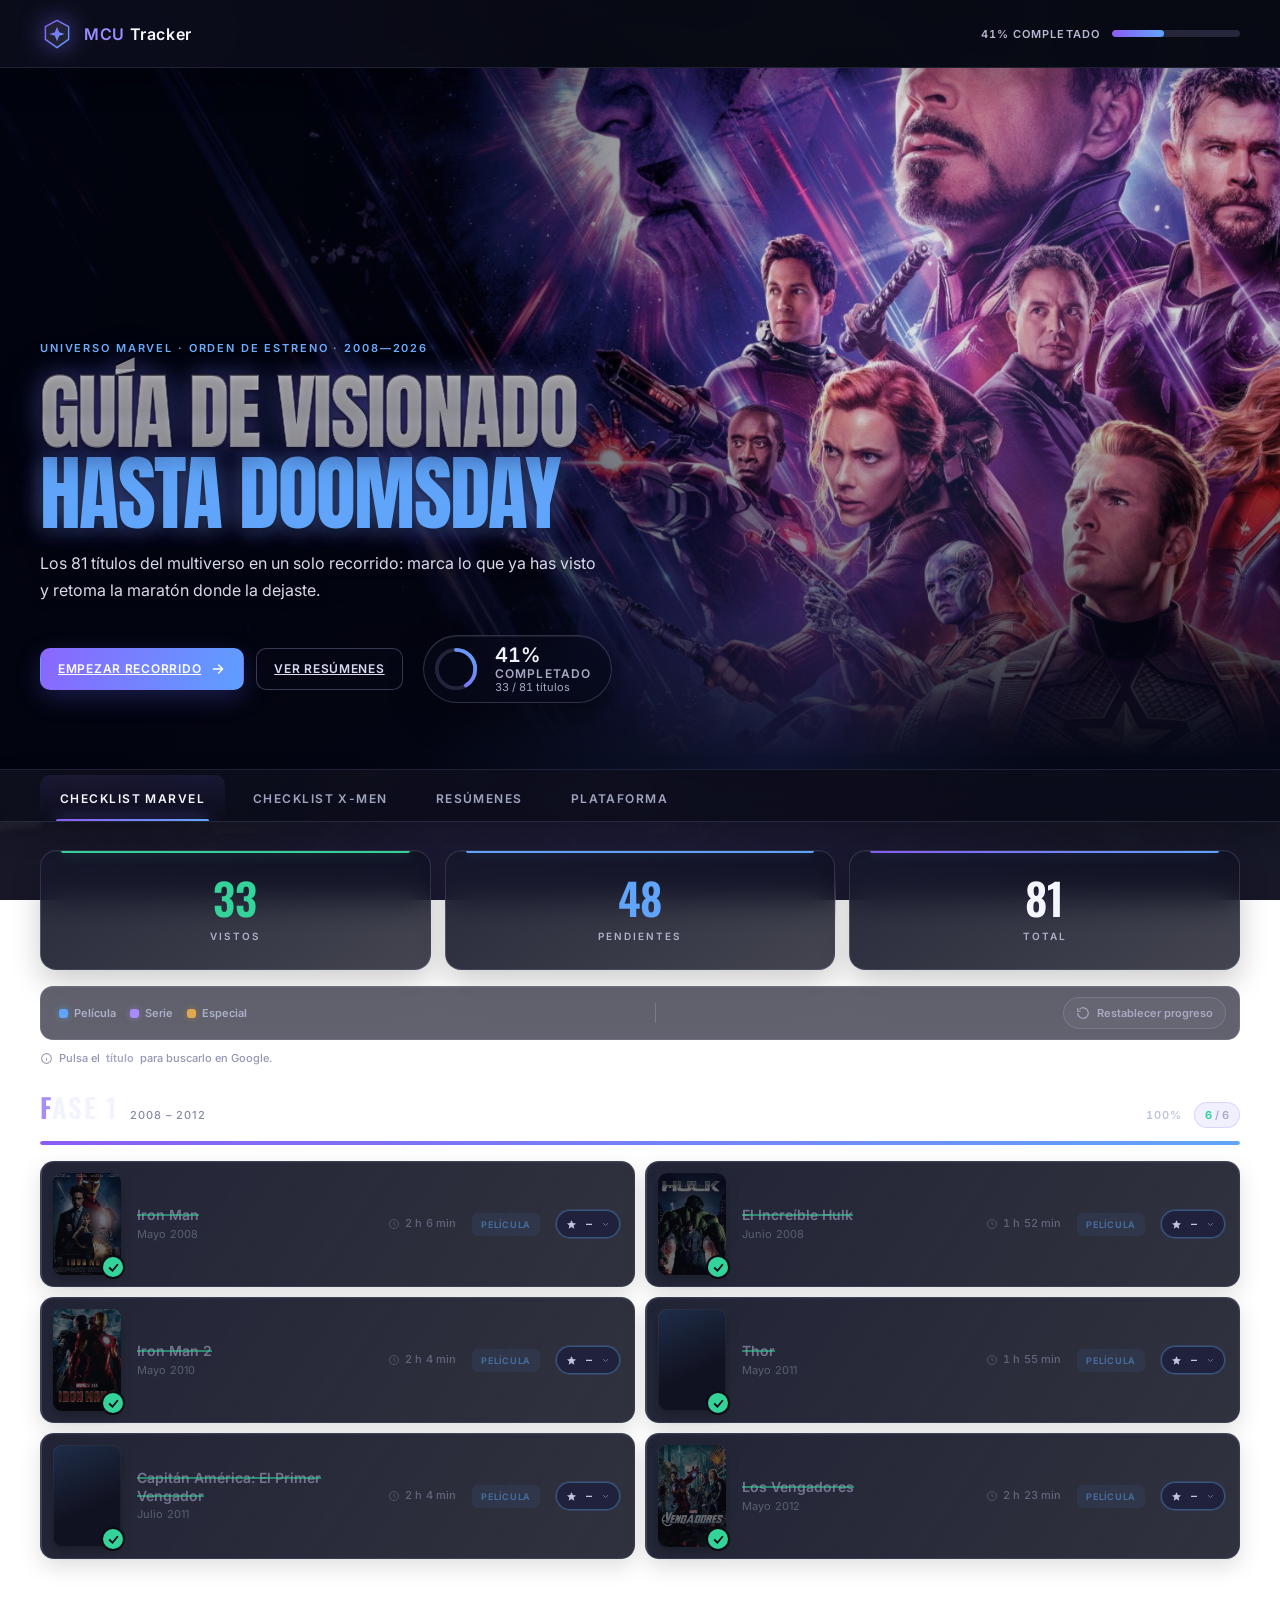
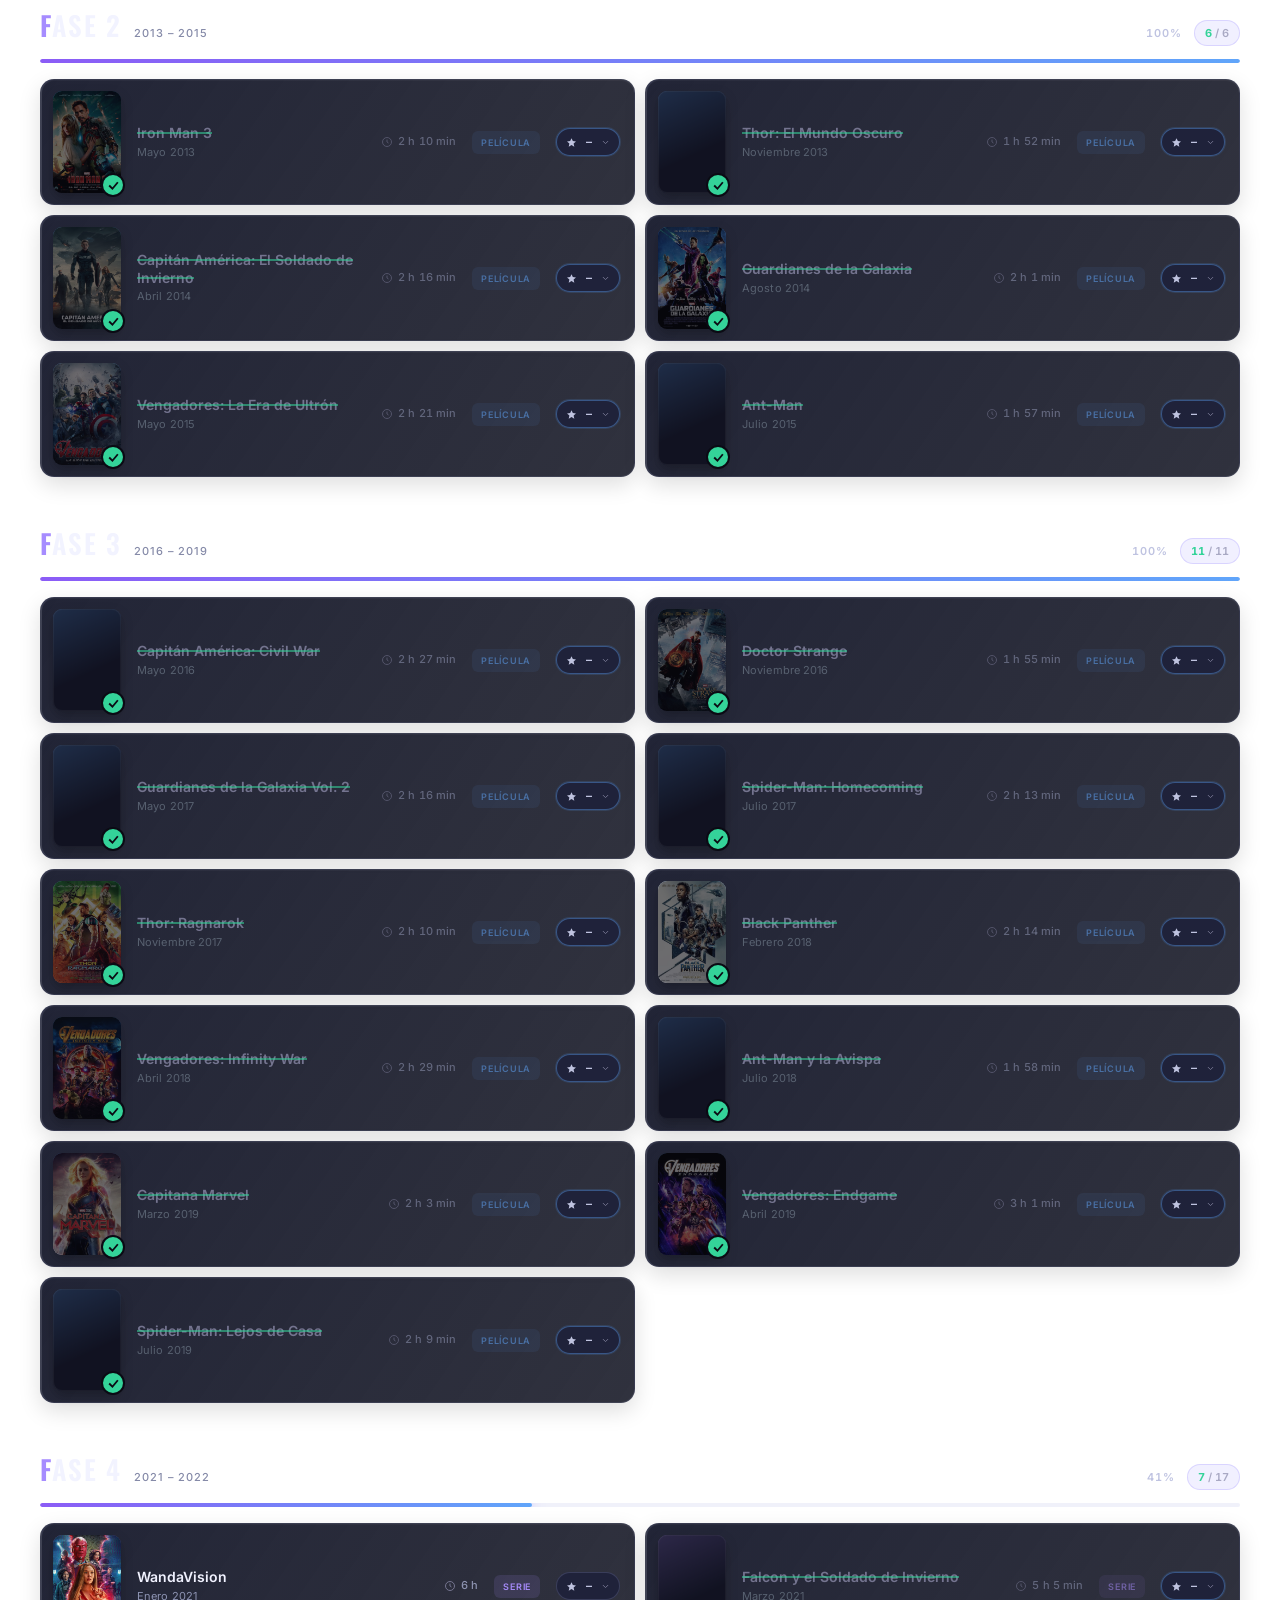
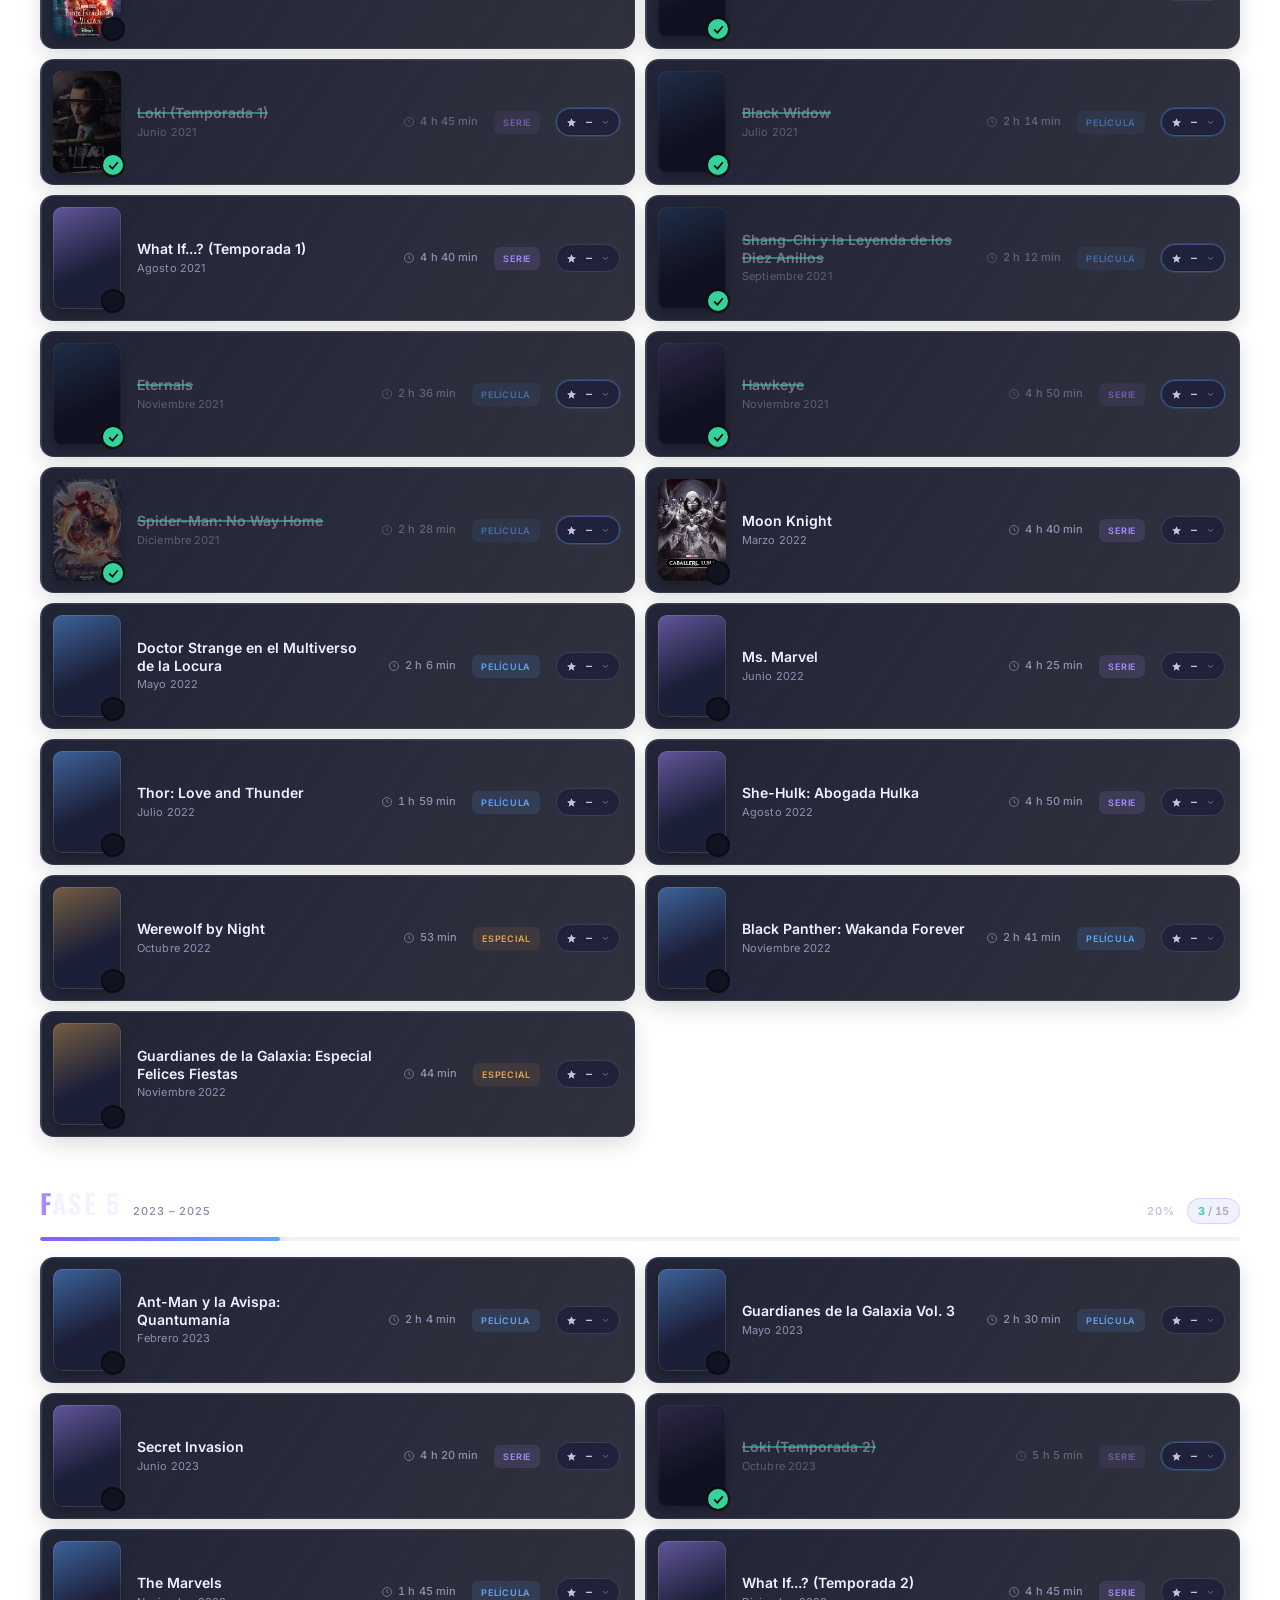
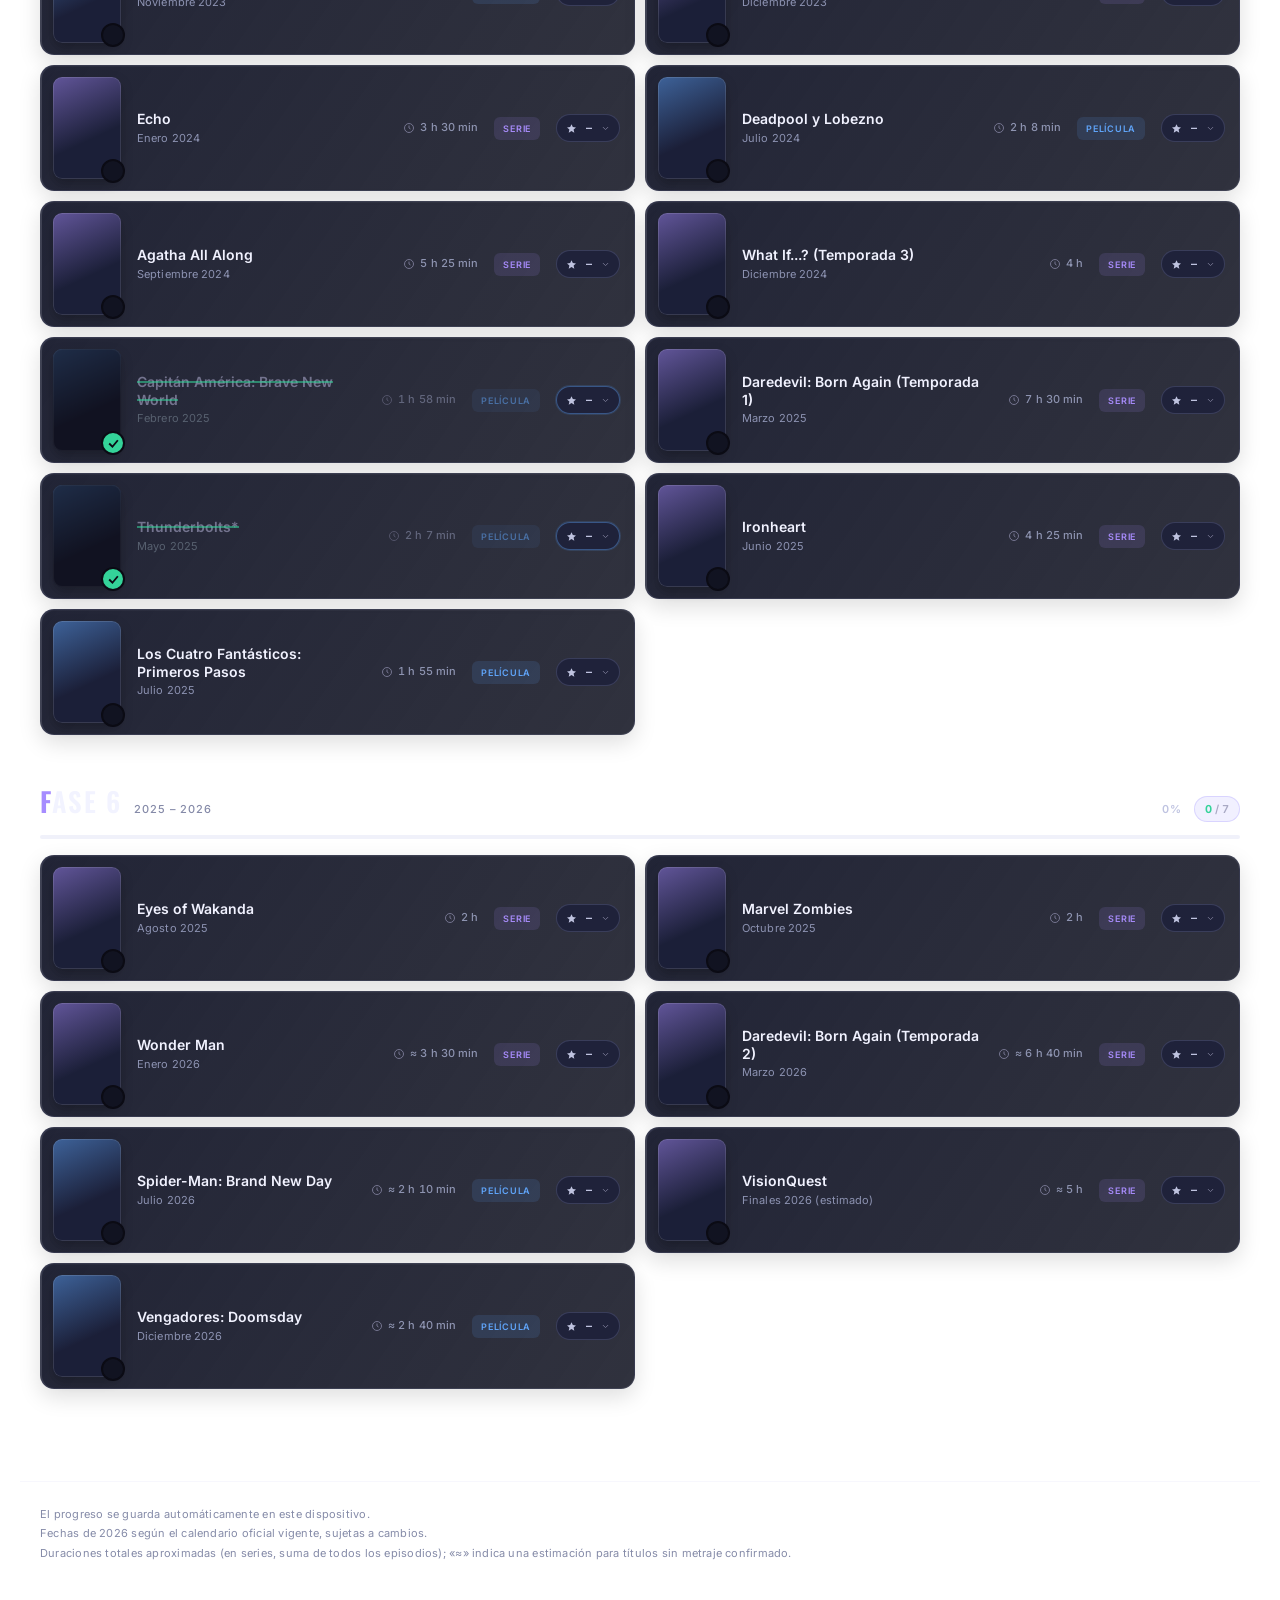
==== commit 2dc195e6: "feat(hero): descargar el hero a 4 bloques - Kicker y chips (.hero-kicker, .hero-details) eliminados " ====
--- a/index.html
+++ b/index.html
@@ -68,34 +68,30 @@
 <section class="hero-cinematic">
   <div class="hero-cinematic__media" id="heroMedia"></div>
   <div class="hero-cinematic__content wrap">
-    <div class="hero-kicker"><span>Marvel Studios</span><i aria-hidden="true"></i><span>Orden de estreno · Fases 1—6</span></div>
-    <p class="hero-eyebrow">Universo Cinematográfico Marvel</p>
+    <p class="hero-eyebrow">Universo Marvel · Orden de estreno · 2008—2026</p>
     <h1 class="hero-title"><span class="metal-title">Guía de visionado</span> <span class="metal-title-accent">hasta Doomsday</span></h1>
-    <p class="hero-subtitle">Tu línea temporal del multiverso, reunida en un solo lugar. Sigue el orden de estreno, marca cada título y retoma la maratón cuando quieras.</p>
-    <div class="hero-details" aria-label="Resumen del tracker">
-      <span><b>81</b> títulos</span><span><b>3</b> sagas</span><span><b>2008—2026</b> cronología</span>
-    </div>
+    <p class="hero-subtitle">Los 81 títulos del multiverso en un solo recorrido: marca lo que ya has visto y retoma la maratón donde la dejaste.</p>
     <div class="hero-actions">
       <a class="hero-action hero-action--primary" href="#checklist"><span>Empezar recorrido</span><svg viewBox="0 0 24 24" width="16" height="16" fill="none" stroke="currentColor" stroke-width="2" aria-hidden="true"><path d="M5 12h13M13 6l6 6-6 6" stroke-linecap="round" stroke-linejoin="round"/></svg></a>
       <a class="hero-action hero-action--ghost" href="#resumenes">Ver resúmenes</a>
-    </div>
-    <div class="hero-badge">
-      <svg class="hero-badge__ring" viewBox="0 0 48 48" width="46" height="46" aria-hidden="true">
-        <circle cx="24" cy="24" r="20" stroke="var(--border)" stroke-width="4" fill="none"/>
-        <circle cx="24" cy="24" r="20" stroke="url(#heroRingGrad)" stroke-width="4" fill="none"
-                stroke-linecap="round" stroke-dasharray="125.7" stroke-dashoffset="125.7"
-                transform="rotate(-90 24 24)" id="heroRingProgress"/>
-        <defs>
-          <linearGradient id="heroRingGrad" x1="0" y1="0" x2="1" y2="1">
-            <stop offset="0%" stop-color="var(--brand-purple)"/>
-            <stop offset="100%" stop-color="var(--brand-blue)"/>
-          </linearGradient>
-        </defs>
-      </svg>
-      <div class="hero-badge__text">
-        <span class="hero-badge__pct" id="heroPct">0%</span>
-        <span class="hero-badge__label">Completado</span>
-        <span class="hero-badge__count" id="heroCount">0 / 0 títulos</span>
+      <div class="hero-badge">
+        <svg class="hero-badge__ring" viewBox="0 0 48 48" width="46" height="46" aria-hidden="true">
+          <circle cx="24" cy="24" r="20" stroke="var(--border)" stroke-width="4" fill="none"/>
+          <circle cx="24" cy="24" r="20" stroke="url(#heroRingGrad)" stroke-width="4" fill="none"
+                  stroke-linecap="round" stroke-dasharray="125.7" stroke-dashoffset="125.7"
+                  transform="rotate(-90 24 24)" id="heroRingProgress"/>
+          <defs>
+            <linearGradient id="heroRingGrad" x1="0" y1="0" x2="1" y2="1">
+              <stop offset="0%" stop-color="var(--brand-purple)"/>
+              <stop offset="100%" stop-color="var(--brand-blue)"/>
+            </linearGradient>
+          </defs>
+        </svg>
+        <div class="hero-badge__text">
+          <span class="hero-badge__pct" id="heroPct">0%</span>
+          <span class="hero-badge__label">Completado</span>
+          <span class="hero-badge__count" id="heroCount">0 / 0 títulos</span>
+        </div>
       </div>
     </div>
   </div>
--- a/css/styles.css
+++ b/css/styles.css
@@ -1151,14 +1151,19 @@
 }
 /* Fondo Endgame protagonista (rediseño 2026-07-23): velos mucho más
    ligeros — la fotografía se ve de verdad; la legibilidad del texto la
-   garantizan el gradiente inferior + los text-shadow del contenido. */
+   garantizan el gradiente inferior + los text-shadow del contenido.
+   Composición: la imagen va con zoom y ANCLADA A LA IZQUIERDA
+   (background-position X=0) — al ser más ancha que el contenedor, el
+   reparto (centro de la foto) cae en la mitad DERECHA del viewport y no
+   choca con el titular, que vive a la izquierda sobre la zona oscura de
+   Thanos. max(100%,240vh) garantiza cobertura también en ultrapanorámicos. */
 .hero-cinematic__media{
   background-image:
-    linear-gradient(90deg,rgba(6,8,18,.86) 0%,rgba(7,9,20,.46) 30%,rgba(8,10,23,.05) 62%,rgba(8,10,23,.28) 100%),
+    linear-gradient(90deg,rgba(6,8,18,.95) 0%,rgba(7,9,20,.72) 34%,rgba(8,10,23,.12) 62%,rgba(8,10,23,.22) 100%),
     linear-gradient(0deg,#0b0d1b 2%,rgba(11,13,27,.6) 20%,rgba(11,13,27,0) 56%),
     var(--hero-img,url('../assets/fondo/endgame-backdrop.jpg'));
-  background-position:center,center,center 26%;
-  background-size:cover;
+  background-position:center,center,0% 30%;
+  background-size:auto,auto,max(100%,240vh) auto;
   filter:saturate(1.05) contrast(1.03);
   animation:heroDrift 16s var(--ease-smooth) both;
 }
@@ -1173,24 +1178,21 @@
   padding-top:110px;
   padding-bottom:66px;
 }
-.hero-kicker{
-  display:flex;align-items:center;gap:11px;
-  margin-bottom:17px;
-  color:#c4c8e6;font-size:10px;font-weight:600;letter-spacing:.2em;text-transform:uppercase;
-}
-.hero-kicker i{width:28px;height:1px;background:linear-gradient(90deg,#8c76ff,#5ca7ff);box-shadow:0 0 10px rgba(120,117,255,.7);}
-.hero-eyebrow{margin-bottom:8px;color:#6faeff;font-size:11px;letter-spacing:.17em;}
-.hero-title{max-width:820px;font-size:clamp(3.25rem,7.2vw,6.8rem);line-height:.94;letter-spacing:-.02em;}
-.hero-title .metal-title,.hero-title .metal-title-accent{display:inline;}
-.hero-subtitle{max-width:600px;margin-top:22px;font-size:clamp(1rem,1.25vw,1.12rem);line-height:1.7;color:#d7d9ea;}
-.hero-details{display:flex;flex-wrap:wrap;gap:9px;margin-top:23px;}
-.hero-details span{padding:8px 11px;border:1px solid rgba(185,191,241,.2);border-radius:999px;background:rgba(10,12,26,.42);backdrop-filter:blur(10px);font-size:11px;color:#b8bbd4;letter-spacing:.03em;}
-.hero-details b{color:#f7f8ff;font-weight:600;}
-.hero-actions{display:flex;flex-wrap:wrap;gap:10px;margin-top:25px;}
+/* Rediseño 2026-07-23 (descarga visual): el hero queda en 4 bloques —
+   eyebrow único, titular, subtítulo corto y una sola fila de acciones
+   con el anillo de progreso integrado. Kicker y chips eliminados. */
+.hero-eyebrow{margin-bottom:14px;color:#6faeff;font-size:11px;letter-spacing:.17em;}
+.hero-title{max-width:820px;font-size:clamp(3rem,6.4vw,6rem);line-height:.94;letter-spacing:-.02em;}
+/* Dos líneas SIEMPRE ("Guía de visionado" / "Hasta Doomsday"): en inline,
+   según el ancho, "HASTA" saltaba a la primera línea y el titular invadía
+   los rostros del reparto en la mitad derecha. */
+.hero-title .metal-title,.hero-title .metal-title-accent{display:block;}
+.hero-subtitle{max-width:560px;margin-top:18px;font-size:clamp(1rem,1.25vw,1.12rem);line-height:1.7;color:#d7d9ea;}
+.hero-actions{display:flex;flex-wrap:wrap;align-items:center;gap:12px;margin-top:30px;}
 .hero-action{display:inline-flex;align-items:center;gap:9px;min-height:42px;padding:0 17px;border:1px solid transparent;border-radius:10px;font-size:12px;font-weight:600;letter-spacing:.06em;text-transform:uppercase;transition:transform var(--dur-fast),background var(--dur-fast),border-color var(--dur-fast),box-shadow var(--dur-fast);}
 .hero-action--primary{background:linear-gradient(110deg,#8b66ff,#5e9fff);color:#fff;box-shadow:0 8px 24px rgba(89,91,226,.28);}
 .hero-action--ghost{border-color:rgba(189,194,243,.28);background:rgba(10,12,26,.4);color:#d8dcf2;backdrop-filter:blur(9px);}
-.hero-badge{margin-top:26px;padding:8px 19px 8px 9px;border-color:rgba(185,191,241,.22);background:rgba(9,11,23,.62);box-shadow:0 14px 36px rgba(0,0,0,.28),inset 0 1px rgba(255,255,255,.08);}
+.hero-badge{margin-top:0;margin-left:8px;padding:8px 19px 8px 9px;border-color:rgba(185,191,241,.22);background:rgba(9,11,23,.62);box-shadow:0 14px 36px rgba(0,0,0,.28),inset 0 1px rgba(255,255,255,.08);}
 .hero-badge__pct{font-size:20px;}
 
 .tabs-bar{top:var(--topbar-h);background:rgba(9,11,22,.79);border-bottom:1px solid rgba(180,186,239,.15);box-shadow:0 10px 26px rgba(0,0,0,.24);}
@@ -1257,7 +1259,9 @@
 
 @media (max-width:899px){
   .hero-cinematic{min-height:clamp(560px,76vh,700px);}
-  .hero-cinematic__media{background-position:center,center,58% 28%;}
+  /* Tablet: zoom moderado con la misma ancla izquierda (el reparto se
+     mantiene a la derecha del texto sin recortarse fuera de cuadro) */
+  .hero-cinematic__media{background-position:center,center,0% 28%;background-size:auto,auto,auto 118%;}
   .hero-cinematic__content{padding-top:88px;padding-bottom:55px;}
   .hero-title{font-size:clamp(3rem,11vw,5rem);}
   .hero-subtitle{max-width:52ch;}
@@ -1277,22 +1281,29 @@
   .brand-mark{width:30px;height:30px;}
   .topbar-progress .pct{font-size:9px;letter-spacing:.05em;}
   .mini-bar{width:68px;height:5px;}
-  .hero-cinematic{min-height:620px;}
-  /* Móvil: un solo velo vertical — imagen limpia arriba, oscurecido
-     progresivo abajo donde vive el texto */
-  .hero-cinematic__media{background-image:linear-gradient(180deg,rgba(6,8,18,.5) 0%,rgba(7,9,20,.12) 30%,rgba(11,13,27,.8) 76%,#0b0d1b 100%),var(--hero-img,url('../assets/fondo/endgame-backdrop.jpg'));background-position:center,62% 24%;}
-  .hero-cinematic__content{padding:70px 16px 42px;}
-  .hero-kicker{gap:7px;font-size:8px;letter-spacing:.12em;}
-  .hero-kicker i{width:15px;}
-  .hero-eyebrow{font-size:9px;letter-spacing:.12em;}
-  .hero-title{font-size:clamp(2.75rem,14vw,4.6rem);line-height:.96;}
+  .hero-cinematic{min-height:680px;}
+  /* Móvil: MISMA composición que escritorio, comprimida — zoom con la
+     ventana visible empezando en la zona de Thanos (~28% de la foto):
+     el texto queda a la izquierda sobre lo oscuro y el reparto (Iron
+     Man y compañía) a la derecha; mismo velo lateral 90deg + fundido
+     inferior. background-size explícito: 3 capas, sin heredar el
+     max(100%,240vh) de escritorio, que aquí dejaría solo a Thanos. */
+  .hero-cinematic__media{
+    background-image:
+      linear-gradient(90deg,rgba(6,8,18,.88) 0%,rgba(7,9,20,.52) 34%,rgba(8,10,23,.1) 62%,rgba(8,10,23,.2) 100%),
+      linear-gradient(0deg,#0b0d1b 4%,rgba(11,13,27,.68) 30%,rgba(11,13,27,.05) 62%),
+      var(--hero-img,url('../assets/fondo/endgame-backdrop.jpg'));
+    background-position:center,center,28% 16%;
+    background-size:auto,auto,auto 118%;
+  }
+  .hero-cinematic__content{padding:150px 16px 40px;}
+  .hero-eyebrow{font-size:9px;letter-spacing:.12em;margin-bottom:10px;}
+  .hero-title{font-size:clamp(2.6rem,13vw,4.4rem);line-height:.96;}
   .hero-title .metal-title,.hero-title .metal-title-accent{display:block;}
-  .hero-subtitle{margin-top:17px;font-size:14px;line-height:1.55;}
-  .hero-details{gap:6px;margin-top:17px;}
-  .hero-details span{padding:7px 8px;font-size:9px;}
-  .hero-actions{margin-top:18px;}
+  .hero-subtitle{margin-top:15px;font-size:14px;line-height:1.55;}
+  .hero-actions{margin-top:20px;gap:10px;}
   .hero-action{width:100%;justify-content:center;min-height:42px;font-size:10px;}
-  .hero-badge{margin-top:18px;}
+  .hero-badge{margin:10px auto 0;}
   .stats{margin-top:20px;}
   .stat{min-height:104px;padding:19px 8px 15px;}
   .stat .val{font-size:28px;}
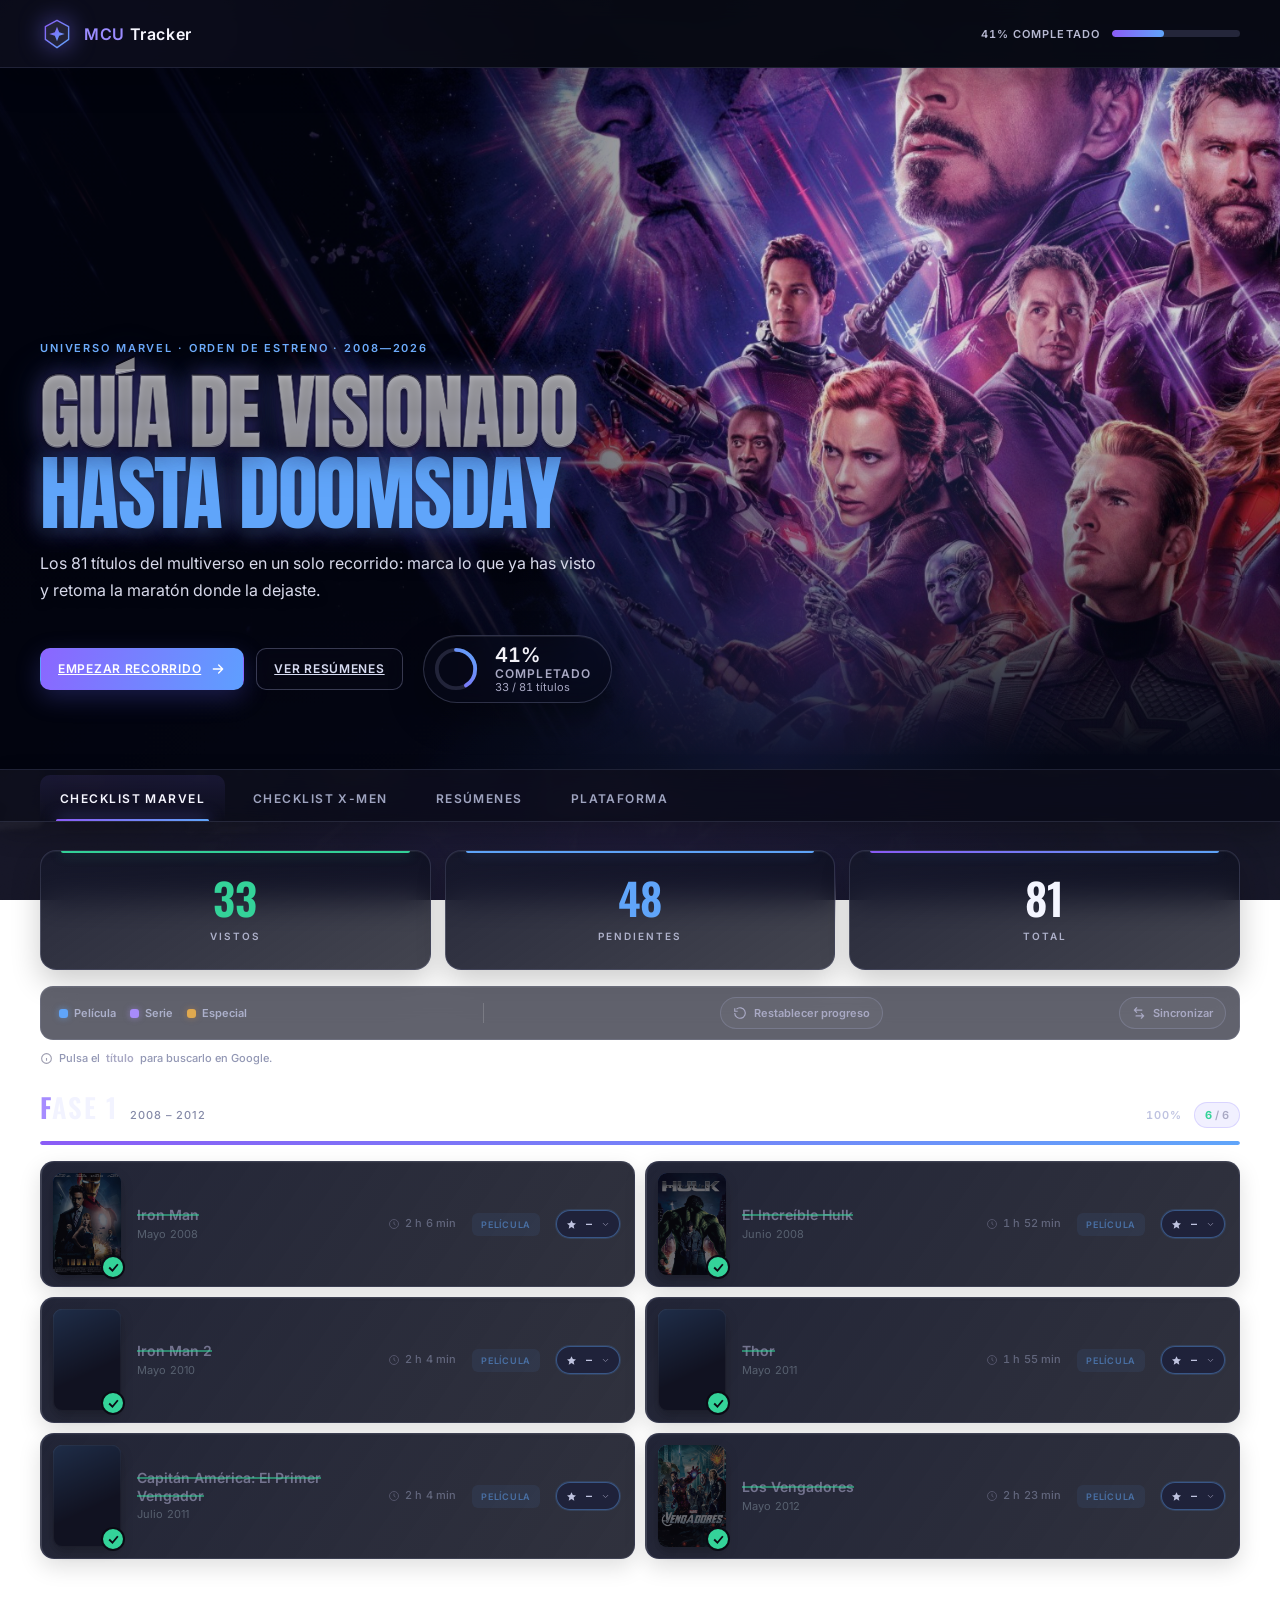
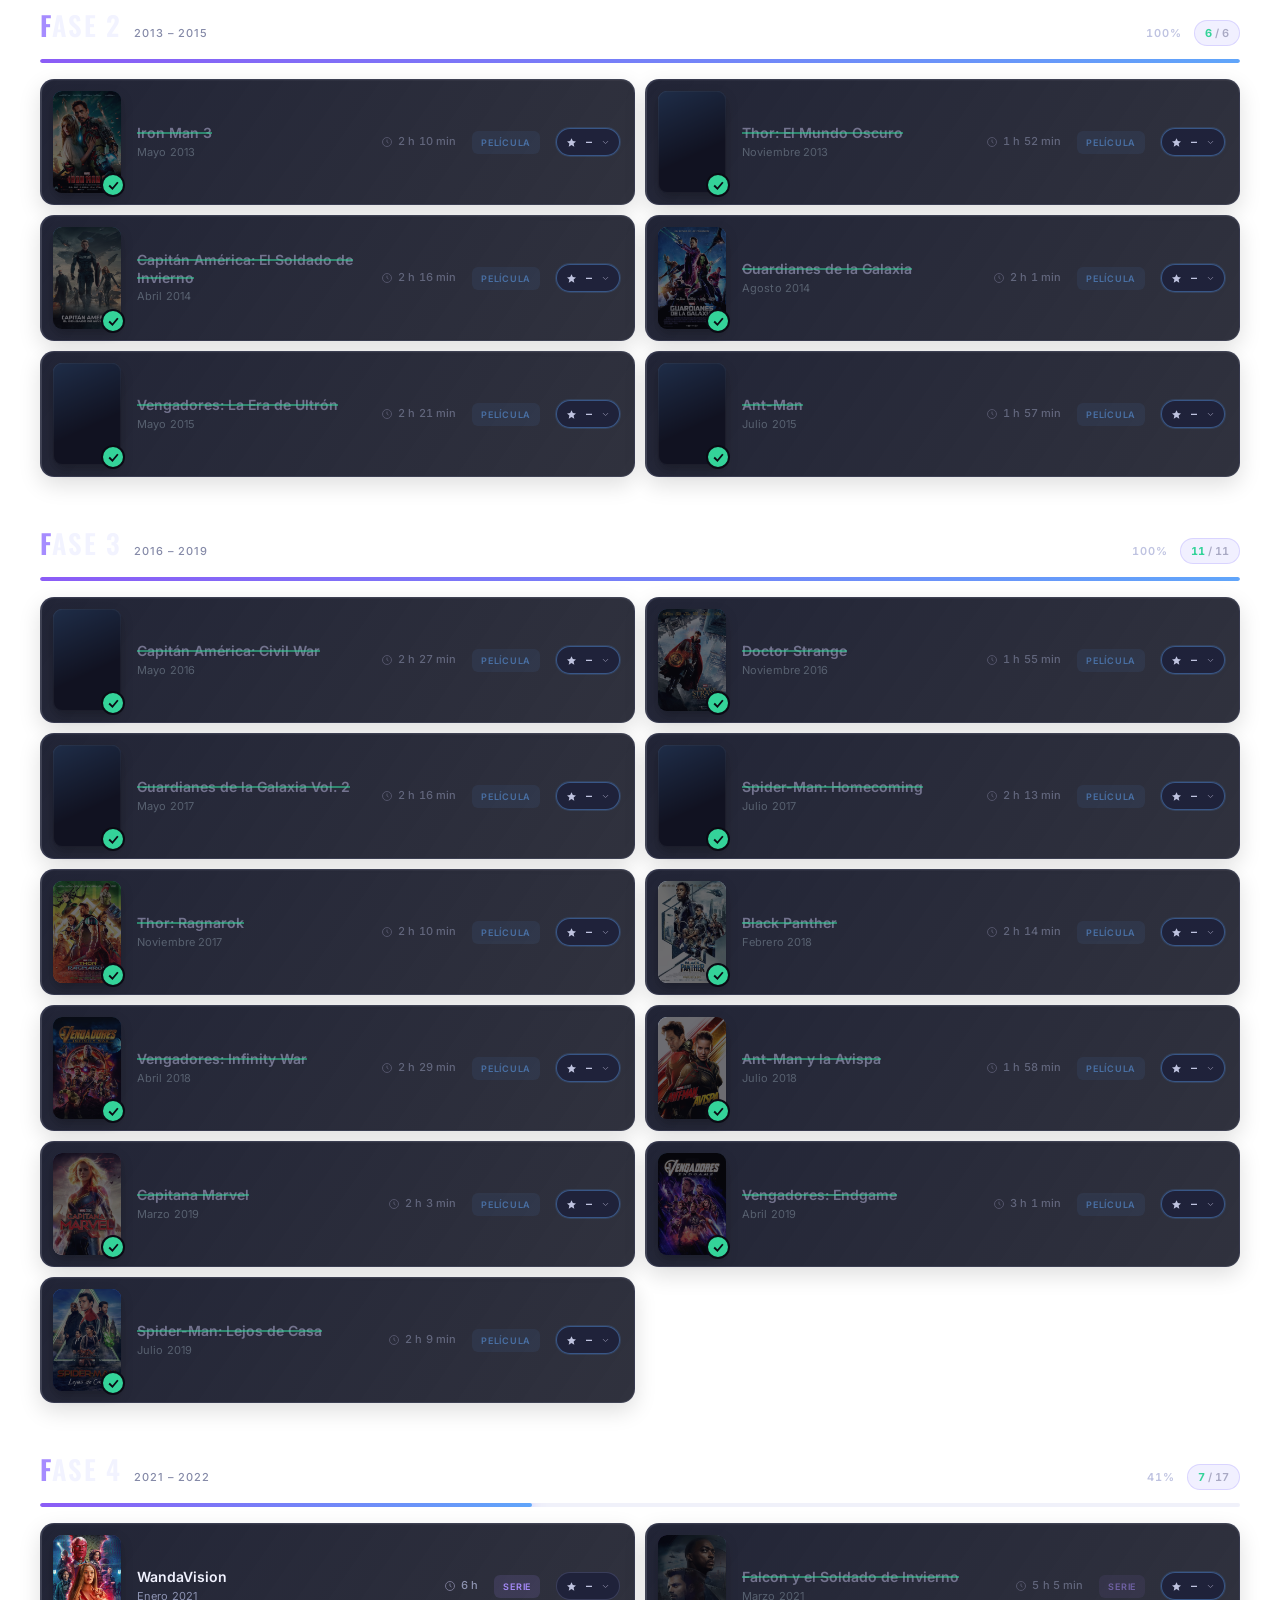
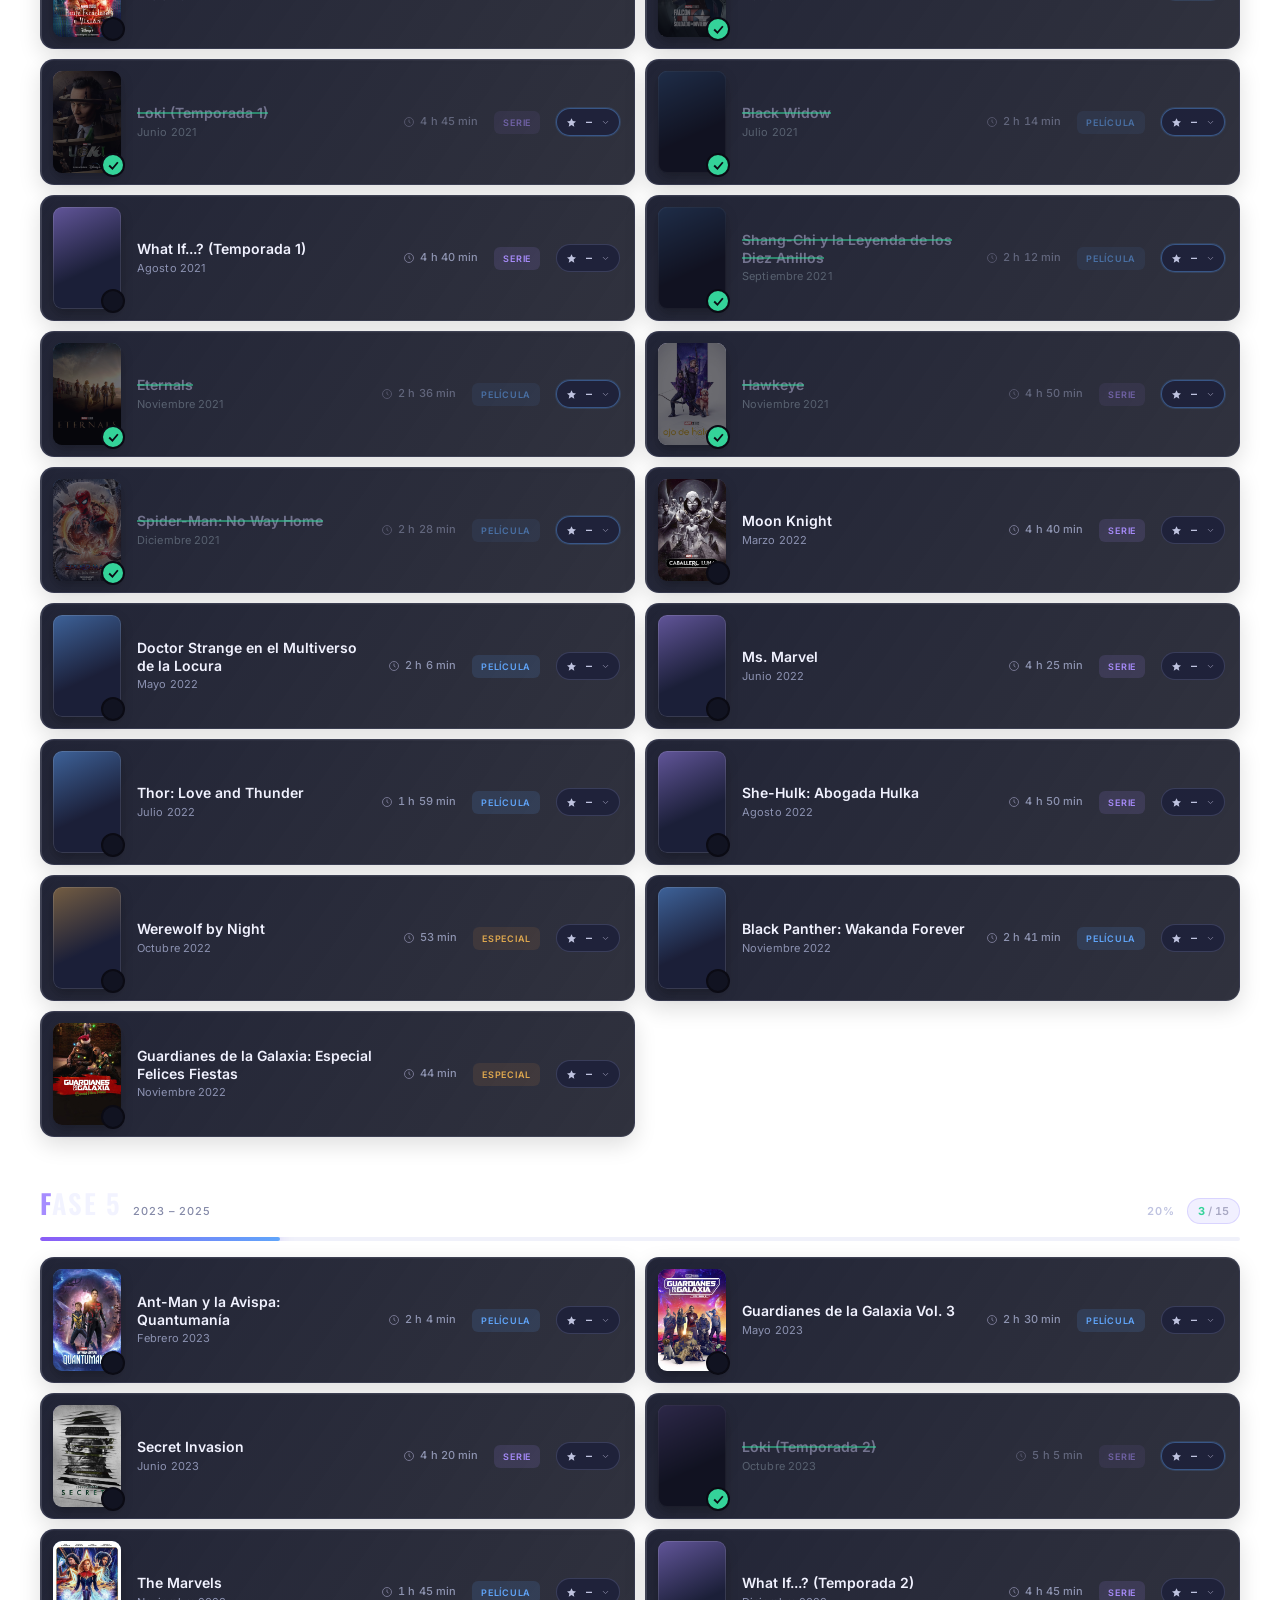
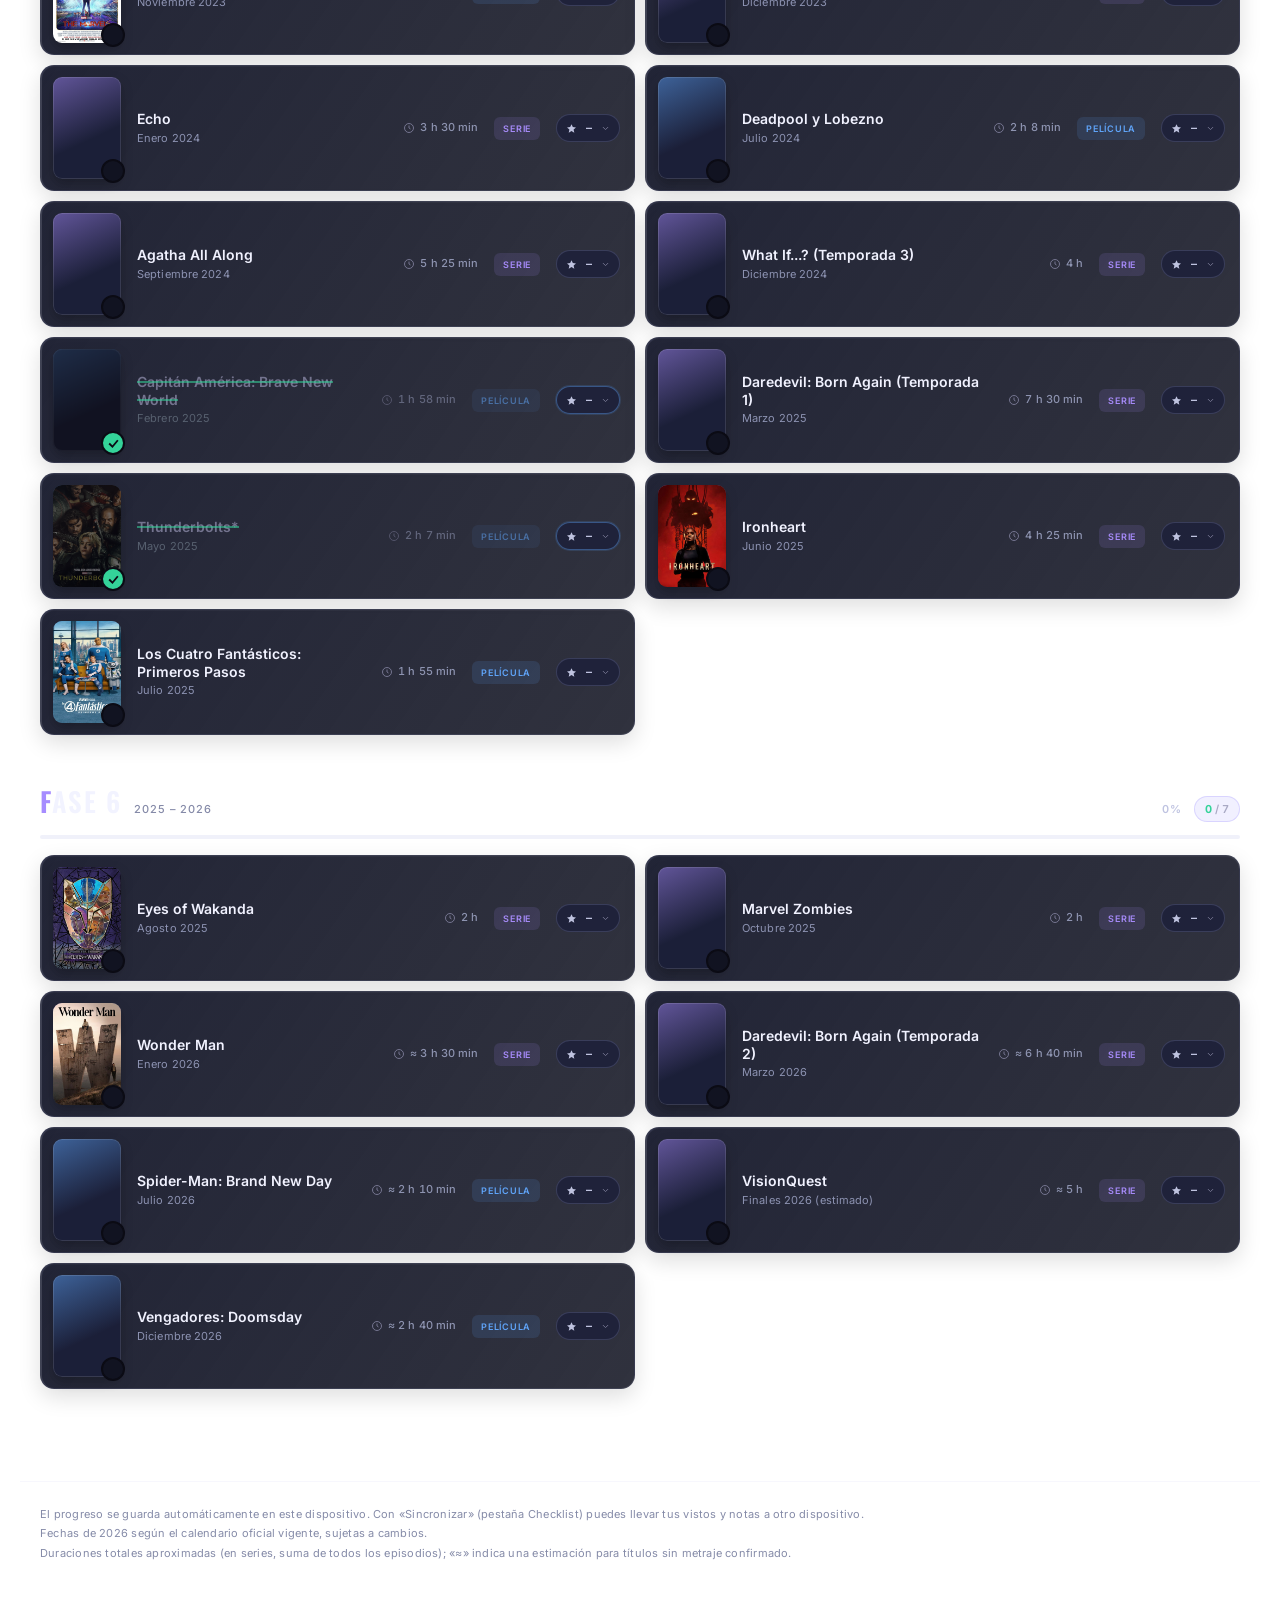
==== commit 280c3bfb: "feat(sync): sincronizar dispositivos — exportar/importar sin servidor - Boton "Sincronizar" en la to" ====
--- a/index.html
+++ b/index.html
@@ -147,6 +147,12 @@
         </svg>
         Restablecer progreso
       </button>
+      <button class="sync" id="syncBtn" type="button">
+        <svg viewBox="0 0 24 24" width="14" height="14" fill="none" stroke="currentColor" stroke-width="2" aria-hidden="true">
+          <path d="M8 3 4 7l4 4M4 7h13M16 21l4-4-4-4M20 17H7" stroke-linecap="round" stroke-linejoin="round"/>
+        </svg>
+        Sincronizar
+      </button>
     </div>
     <div class="hint">
       <svg class="hint__icon" viewBox="0 0 24 24" width="13" height="13" fill="none" stroke="currentColor" stroke-width="2" aria-hidden="true">
@@ -185,10 +191,33 @@
 </main>
 
 <footer>
-  El progreso se guarda automáticamente en este dispositivo.<br>
+  El progreso se guarda automáticamente en este dispositivo. Con «Sincronizar» (pestaña Checklist) puedes llevar tus vistos y notas a otro dispositivo.<br>
   Fechas de 2026 según el calendario oficial vigente, sujetas a cambios.<br>
   Duraciones totales aproximadas (en series, suma de todos los episodios); «≈» indica una estimación para títulos sin metraje confirmado.
 </footer>
+
+<!-- Sincronizar dispositivos: exportar/importar progreso+notas sin servidor (setupSync en js/app.js) -->
+<div class="sync-scrim" id="syncScrim" hidden></div>
+<div class="sync-modal" id="syncModal" role="dialog" aria-modal="true" aria-labelledby="syncTitle" hidden>
+  <div class="sync-modal__head">
+    <h2 id="syncTitle">Sincronizar dispositivos</h2>
+    <button class="sync-modal__close" id="syncClose" type="button" aria-label="Cerrar">
+      <svg viewBox="0 0 24 24" width="16" height="16" fill="none" stroke="currentColor" stroke-width="2.2" aria-hidden="true"><path d="M6 6l12 12M18 6 6 18" stroke-linecap="round"/></svg>
+    </button>
+  </div>
+  <p class="sync-modal__intro">Tu progreso vive solo en este dispositivo. Copia tu código y pégalo en el tracker del otro dispositivo para llevarte los vistos y las notas.</p>
+  <label class="sync-field">
+    <span>Tu código</span>
+    <textarea id="syncExport" rows="3" readonly spellcheck="false"></textarea>
+  </label>
+  <button class="sync-action" id="syncCopy" type="button">Copiar código</button>
+  <label class="sync-field">
+    <span>Pegar un código</span>
+    <textarea id="syncImport" rows="3" spellcheck="false" placeholder="Pega aquí el código del otro dispositivo (empieza por MCU1.)"></textarea>
+  </label>
+  <button class="sync-action sync-action--primary" id="syncApply" type="button">Importar en este dispositivo</button>
+  <p class="sync-msg" id="syncMsg" role="status"></p>
+</div>
 
 <!-- Orden de carga obligatorio: imágenes → datos → app (ver js/app.js y CLAUDE.md) -->
 <script src="js/images-posters.js"></script>
--- a/css/styles.css
+++ b/css/styles.css
@@ -244,13 +244,15 @@
 .dot.s{background:var(--serie);box-shadow:0 0 6px rgb(167 139 250 / .5)}
 .dot.e{background:var(--especial);box-shadow:0 0 6px rgba(193,127,62,.5)}
 .toolbar__divider{width:1px;height:20px;background:var(--glass-border-strong);flex-shrink:0}
-.reset{
+.reset,
+.sync{
   display:inline-flex; align-items:center; gap:7px;
   background:rgba(255,255,255,.03);
   border:1px solid var(--border-hover);color:var(--text-2);
   padding:8px 16px;border-radius:var(--r-full);cursor:pointer;font-size:12.5px;font-weight:600;
   font-family:var(--font-body);transition:border-color var(--dur-fast) var(--ease-smooth),color var(--dur-fast) var(--ease-smooth),background var(--dur-fast) var(--ease-smooth);
 }
+.sync svg{flex-shrink:0;}
 .reset__icon{flex-shrink:0;transition:transform var(--dur-slow) var(--ease-smooth)}
 .hint{
   display:flex;align-items:center;justify-content:center;gap:6px;
@@ -822,7 +824,7 @@
   .stat .lbl{font-size:10px}
   .toolbar{flex-direction:column;padding:14px 16px;border-radius:var(--r-xl);gap:12px}
   .toolbar__divider{display:none}
-  .reset{width:100%;justify-content:center}
+  .reset,.sync{width:100%;justify-content:center}
   /* ============ ÍTEM: fila compacta (2 filas) ============
      fila 1 = póster (con rowspan natural, vía grid-template-areas) +
      título/fecha; fila 2, bajo el texto (no bajo el póster) = duración ·
@@ -964,7 +966,8 @@
     box-shadow:var(--shadow-lg), var(--glass-highlight);
   }
 
-  .reset:hover{ border-color:var(--brand-blue-bright); color:var(--brand-blue-bright); background:rgb(96 165 250 / .08); }
+  .reset:hover,
+  .sync:hover{ border-color:var(--brand-blue-bright); color:var(--brand-blue-bright); background:rgb(96 165 250 / .08); }
   .reset:hover .reset__icon{ transform:rotate(-70deg); }
 
   .item:hover{
@@ -1009,6 +1012,7 @@
 
 .tab:active,
 .reset:active,
+.sync:active,
 .check:active,
 .media-card:active,
 .rating__trigger:active{
@@ -1210,7 +1214,7 @@
 .toolbar{justify-content:space-between;margin:0;padding:10px 13px 10px 18px;background:rgba(16,18,34,.66);border:1px solid rgba(184,190,239,.13);border-radius:13px;box-shadow:inset 0 1px rgba(255,255,255,.04);}
 .legend{gap:14px;}
 .legend__item{font-size:11px;color:#acb0cb;}
-.reset{padding:8px 12px;border-color:rgba(185,190,239,.2);background:rgba(255,255,255,.035);font-size:11px;}
+.reset,.sync{padding:8px 12px;border-color:rgba(185,190,239,.2);background:rgba(255,255,255,.035);font-size:11px;}
 .hint{margin:11px 0 0;justify-content:flex-start;color:#9297b4;font-size:11px;}
 
 .phase{margin-top:52px;}
@@ -1320,3 +1324,89 @@
 @media (prefers-reduced-motion:reduce){
   .hero-cinematic__media::after{mix-blend-mode:normal;}
 }
+
+/* ================================================================
+   SINCRONIZAR DISPOSITIVOS — exportar/importar progreso sin servidor
+   (rediseño 2026-07-23). Modal centrado sobre scrim propio; el código
+   es MCU1. + base64 de {v,seen,ratings} (ver setupSync en js/app.js).
+   z-index por encima de todo lo demás: scrim 55 · modal 56 (el sheet
+   de nota usa 50 y la bottom nav 40, ver CLAUDE.md).
+   ================================================================ */
+.sync-scrim{
+  position:fixed;inset:0;z-index:55;
+  background:rgb(0 0 0/.55);
+  opacity:0;transition:opacity var(--dur-normal) var(--ease-smooth);
+}
+.sync-scrim[hidden]{display:none;}
+.sync-scrim.is-open{opacity:1;}
+
+.sync-modal{
+  position:fixed;z-index:56;left:50%;top:50%;
+  width:min(480px,calc(100vw - 28px));
+  max-height:min(86vh,660px);overflow:auto;
+  padding:20px 20px 18px;
+  background:linear-gradient(150deg,#20233f,#141628);
+  border:1px solid rgba(176,165,255,.4);
+  border-radius:16px;
+  box-shadow:0 24px 60px rgba(0,0,0,.5),0 0 24px rgba(104,88,239,.16);
+  opacity:0;transform:translate(-50%,-50%) scale(.96);
+  transition:opacity var(--dur-normal) var(--ease-smooth),transform var(--dur-normal) var(--ease-smooth);
+}
+.sync-modal[hidden]{display:none;}
+.sync-modal.is-open{opacity:1;transform:translate(-50%,-50%) scale(1);}
+
+.sync-modal__head{display:flex;align-items:center;justify-content:space-between;gap:10px;}
+.sync-modal__head h2{
+  font-family:var(--font-display);font-weight:var(--fw-semibold);
+  font-size:1.1rem;text-transform:uppercase;letter-spacing:.06em;color:#f2f3ff;
+}
+.sync-modal__close{
+  display:grid;place-items:center;flex-shrink:0;
+  width:32px;height:32px;border-radius:50%;
+  background:rgba(255,255,255,.05);border:1px solid var(--border);color:var(--text-2);
+  cursor:pointer;transition:color var(--dur-fast) var(--ease-smooth),border-color var(--dur-fast) var(--ease-smooth);
+}
+.sync-modal__intro{margin-top:8px;font-size:12.5px;line-height:1.6;color:var(--text-2);}
+
+.sync-field{display:block;margin-top:14px;}
+.sync-field span{
+  display:block;margin-bottom:6px;
+  font-size:10px;font-weight:var(--fw-semibold);letter-spacing:.12em;text-transform:uppercase;color:var(--text-2);
+}
+.sync-field textarea{
+  display:block;width:100%;resize:none;
+  font-family:ui-monospace,Consolas,monospace;font-size:11px;line-height:1.5;
+  color:var(--text);word-break:break-all;
+  background:rgba(9,11,23,.72);border:1px solid var(--border);border-radius:10px;
+  padding:10px 11px;
+}
+.sync-field textarea:focus-visible{outline:2px solid var(--accent-2);outline-offset:1px;}
+
+.sync-action{
+  display:inline-flex;align-items:center;justify-content:center;gap:7px;
+  width:100%;min-height:40px;margin-top:9px;
+  border-radius:10px;border:1px solid rgba(185,190,239,.25);
+  background:rgba(255,255,255,.045);color:var(--text);
+  font-family:var(--font-body);font-weight:var(--fw-semibold);font-size:11.5px;
+  letter-spacing:.05em;text-transform:uppercase;cursor:pointer;
+  transition:background var(--dur-fast) var(--ease-smooth),border-color var(--dur-fast) var(--ease-smooth),transform var(--dur-fast) var(--ease-smooth),box-shadow var(--dur-fast) var(--ease-smooth);
+}
+.sync-action--primary{
+  background:linear-gradient(110deg,#8b66ff,#5e9fff);
+  border-color:transparent;color:#fff;
+  box-shadow:0 8px 24px rgba(89,91,226,.28);
+}
+.sync-action:active{transform:scale(.98);}
+
+.sync-msg{margin-top:10px;min-height:1.2em;font-size:12px;line-height:1.5;color:#ff8a8f;}
+.sync-msg.is-ok{color:var(--done);}
+
+/* Bloqueo de scroll del fondo mientras el modal está abierto (clase
+   propia: no reutiliza body.sheet-open, que gestiona closePopover) */
+body.modal-open{overflow:hidden;overscroll-behavior:contain;}
+
+@media (hover:hover) and (pointer:fine){
+  .sync-modal__close:hover{color:var(--text);border-color:var(--border-hover);}
+  .sync-action:hover{border-color:rgba(160,143,255,.5);background:rgba(255,255,255,.08);}
+  .sync-action--primary:hover{background:linear-gradient(110deg,#9a79ff,#6fa9ff);box-shadow:0 12px 30px rgba(89,91,226,.4);}
+}
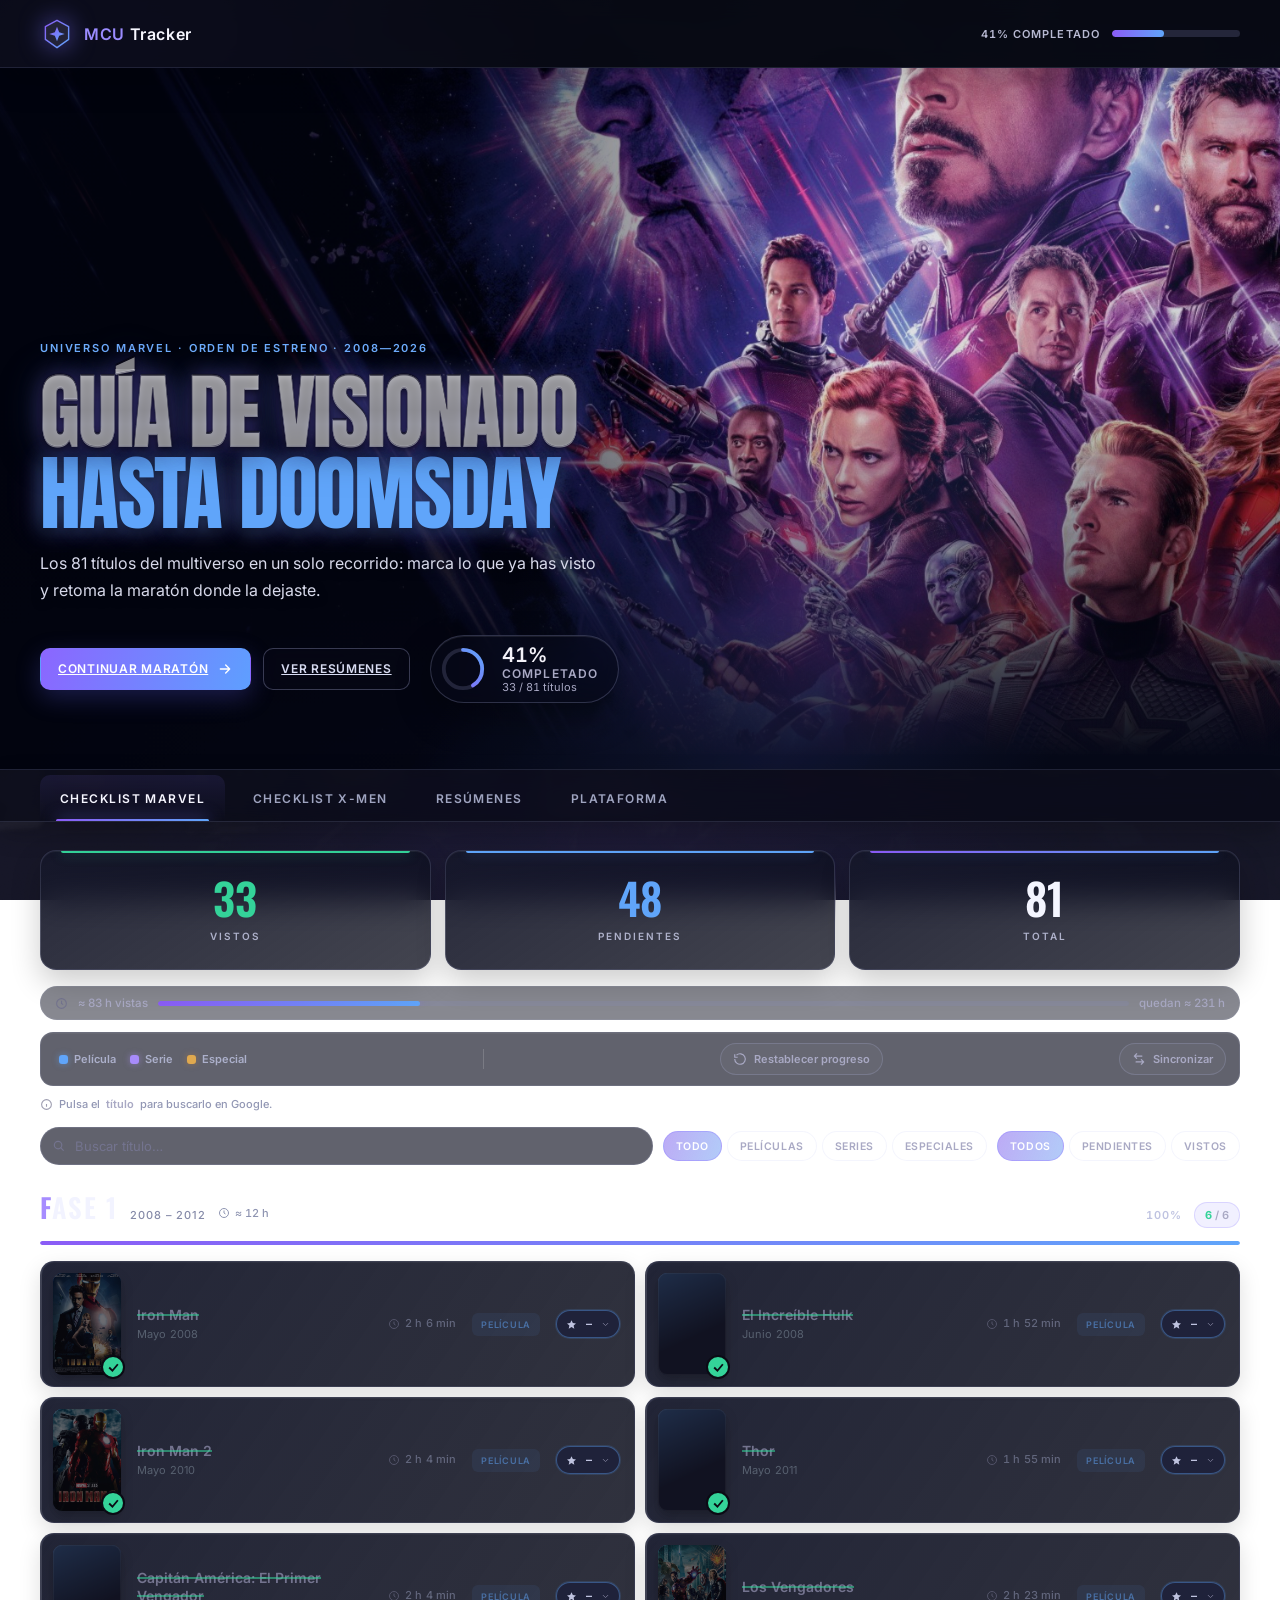
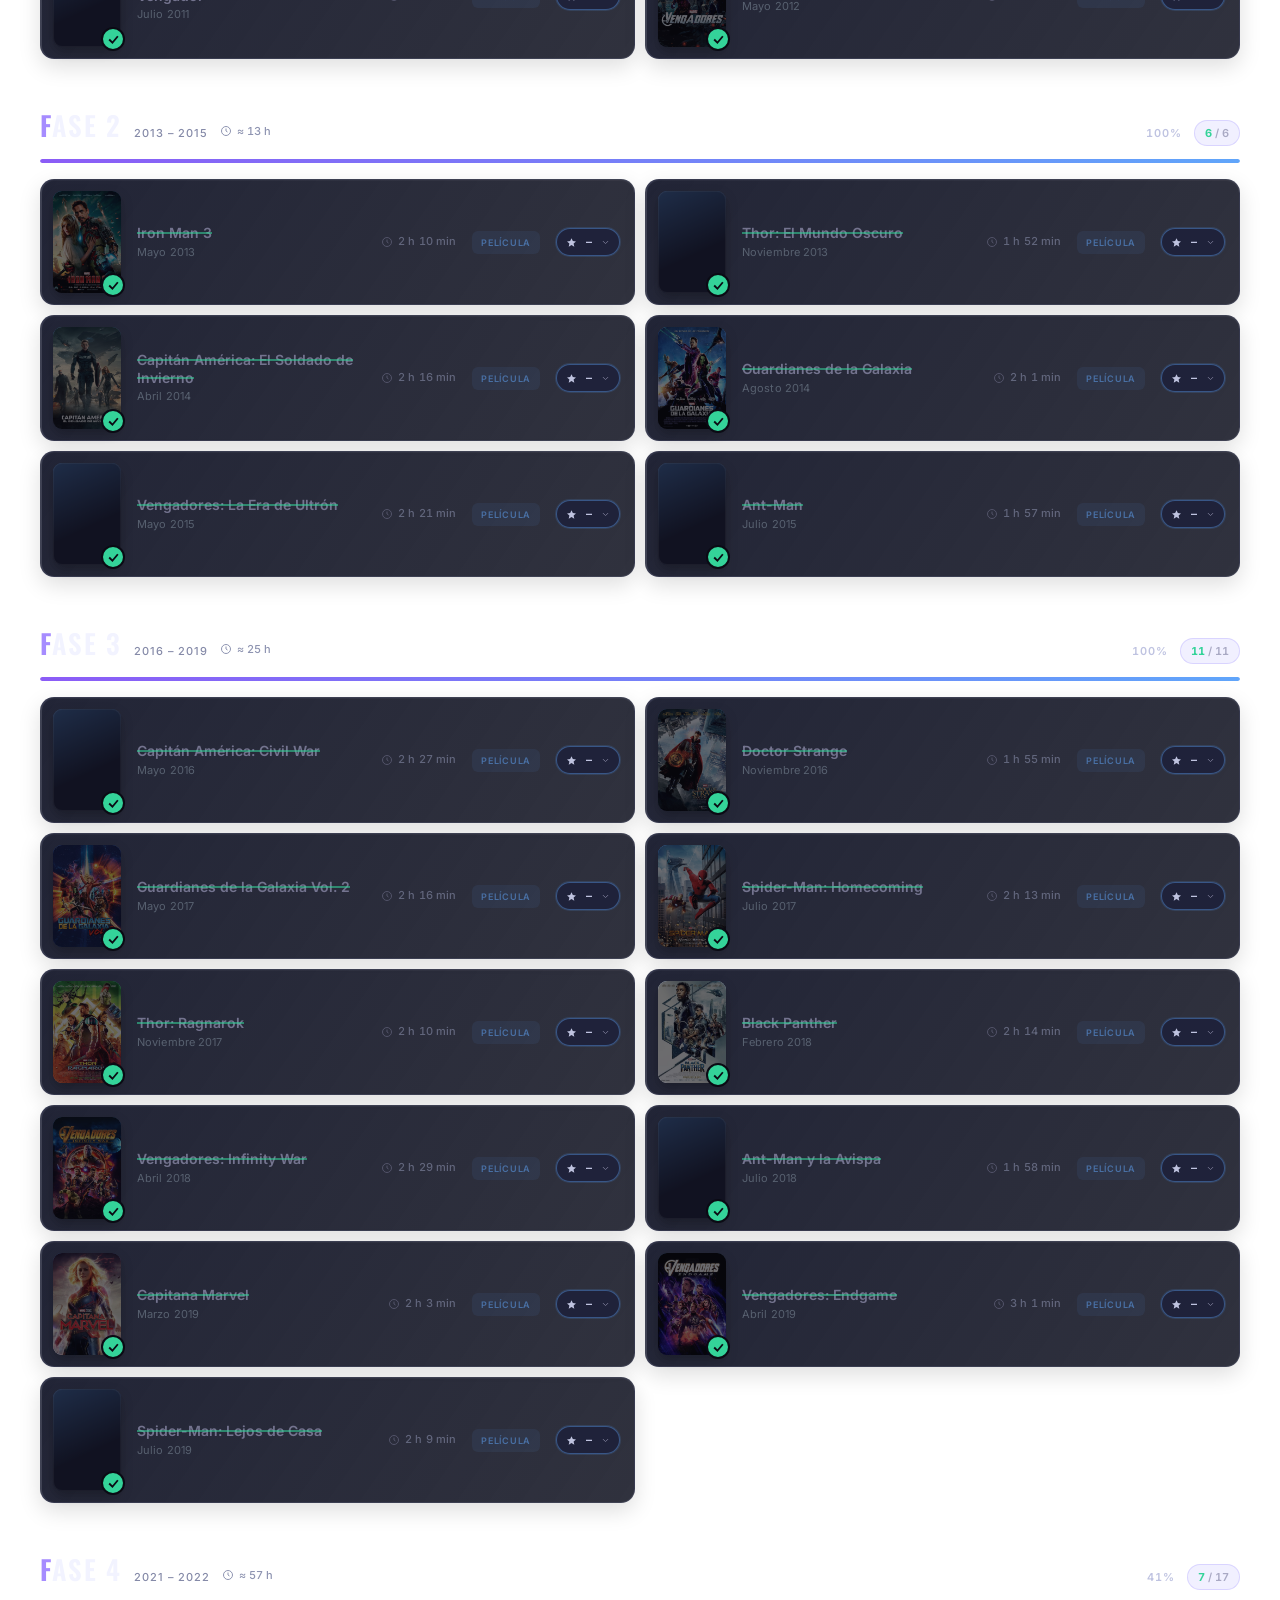
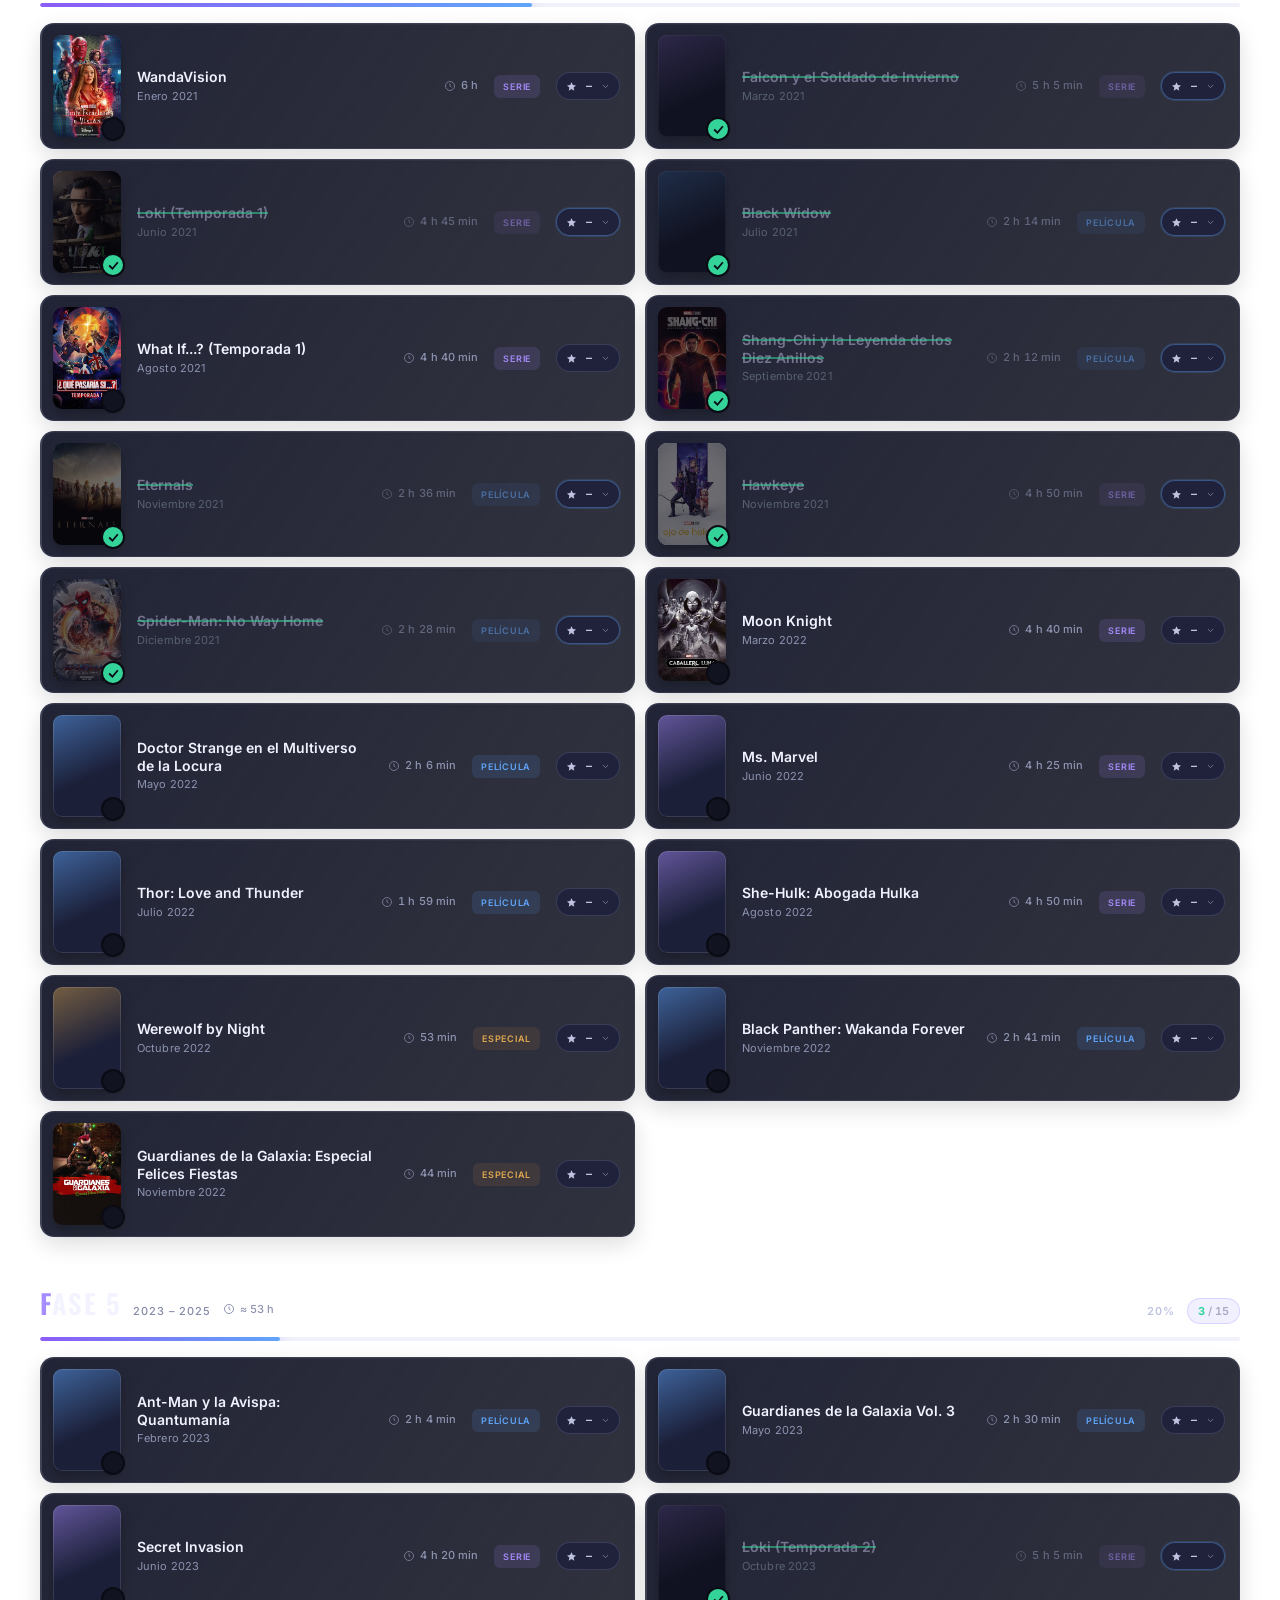
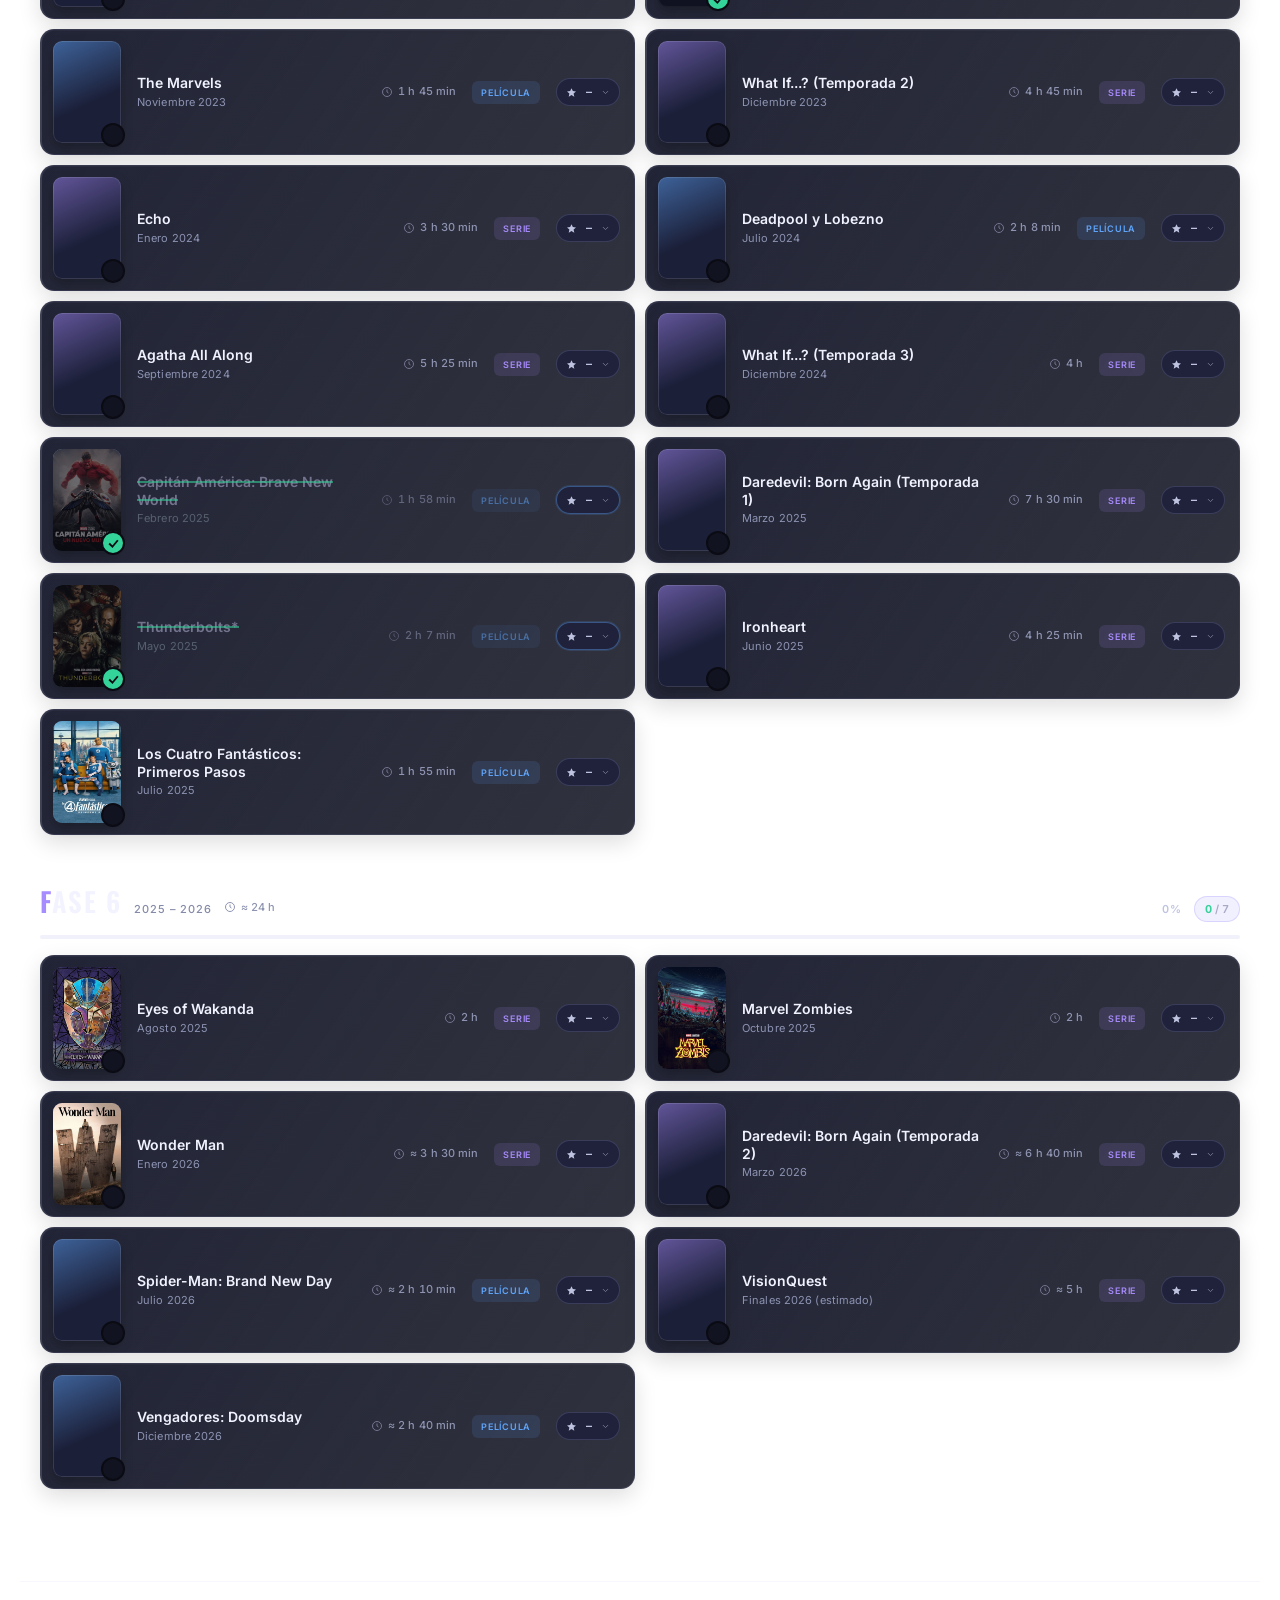
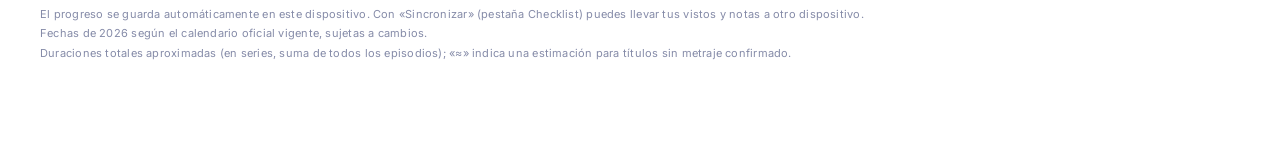
==== commit 9deea065: "feat(ux): filtros, tiempo de maraton, nota en estanterias y mas - Barra de filtros del checklist: bu" ====
--- a/index.html
+++ b/index.html
@@ -72,7 +72,7 @@
     <h1 class="hero-title"><span class="metal-title">Guía de visionado</span> <span class="metal-title-accent">hasta Doomsday</span></h1>
     <p class="hero-subtitle">Los 81 títulos del multiverso en un solo recorrido: marca lo que ya has visto y retoma la maratón donde la dejaste.</p>
     <div class="hero-actions">
-      <a class="hero-action hero-action--primary" href="#checklist"><span>Empezar recorrido</span><svg viewBox="0 0 24 24" width="16" height="16" fill="none" stroke="currentColor" stroke-width="2" aria-hidden="true"><path d="M5 12h13M13 6l6 6-6 6" stroke-linecap="round" stroke-linejoin="round"/></svg></a>
+      <a class="hero-action hero-action--primary" id="heroContinue" href="#checklist"><span id="heroCta">Empezar recorrido</span><svg viewBox="0 0 24 24" width="16" height="16" fill="none" stroke="currentColor" stroke-width="2" aria-hidden="true"><path d="M5 12h13M13 6l6 6-6 6" stroke-linecap="round" stroke-linejoin="round"/></svg></a>
       <a class="hero-action hero-action--ghost" href="#resumenes">Ver resúmenes</a>
       <div class="hero-badge">
         <svg class="hero-badge__ring" viewBox="0 0 48 48" width="46" height="46" aria-hidden="true">
@@ -134,6 +134,13 @@
       <div class="stat stat--total"><div class="val" id="statTotal">0</div><div class="lbl">Total</div></div>
     </div>
 
+    <div class="time-strip" title="Tiempo de metraje visto frente al total del multiverso">
+      <svg viewBox="0 0 24 24" width="13" height="13" fill="none" stroke="currentColor" stroke-width="2" aria-hidden="true"><circle cx="12" cy="12" r="9"/><path d="M12 7v5l3 2"/></svg>
+      <span id="timeSeen">≈ 0 h vistas</span>
+      <div class="time-strip__bar" aria-hidden="true"><div class="time-strip__fill" id="timeFill"></div></div>
+      <span id="timeLeft">quedan ≈ 0 h</span>
+    </div>
+
     <div class="toolbar">
       <div class="legend">
         <span class="legend__item"><i class="dot f" aria-hidden="true"></i>Película</span>
@@ -161,7 +168,26 @@
       Pulsa el <b>título</b> para buscarlo en Google.
     </div>
 
+    <div class="filterbar">
+      <div class="filterbar__search">
+        <svg viewBox="0 0 24 24" width="14" height="14" fill="none" stroke="currentColor" stroke-width="2" aria-hidden="true"><circle cx="10.4" cy="10.4" r="6.4"/><path d="m19.4 19.4-4.2-4.2" stroke-linecap="round"/></svg>
+        <input type="search" id="filterSearch" placeholder="Buscar título…" aria-label="Buscar título en el checklist" autocomplete="off" spellcheck="false">
+      </div>
+      <div class="filterbar__group" role="group" aria-label="Filtrar por tipo">
+        <button class="fchip active" data-ftype="all" type="button" aria-pressed="true">Todo</button>
+        <button class="fchip" data-ftype="film" type="button" aria-pressed="false">Películas</button>
+        <button class="fchip" data-ftype="serie" type="button" aria-pressed="false">Series</button>
+        <button class="fchip" data-ftype="especial" type="button" aria-pressed="false">Especiales</button>
+      </div>
+      <div class="filterbar__group" role="group" aria-label="Filtrar por estado">
+        <button class="fchip active" data-festado="all" type="button" aria-pressed="true">Todos</button>
+        <button class="fchip" data-festado="pend" type="button" aria-pressed="false">Pendientes</button>
+        <button class="fchip" data-festado="visto" type="button" aria-pressed="false">Vistos</button>
+      </div>
+    </div>
+
     <div id="checklistList"></div>
+    <p class="filter-empty" id="filterEmpty" hidden>Ningún título coincide con la búsqueda o los filtros.</p>
   </section>
 
   <section id="panel-xmen" role="tabpanel" aria-labelledby="tab-xmen" class="tab-panel" hidden>
@@ -195,6 +221,10 @@
   Fechas de 2026 según el calendario oficial vigente, sujetas a cambios.<br>
   Duraciones totales aproximadas (en series, suma de todos los episodios); «≈» indica una estimación para títulos sin metraje confirmado.
 </footer>
+
+<button class="to-top" id="toTop" type="button" aria-label="Volver arriba">
+  <svg viewBox="0 0 24 24" width="18" height="18" fill="none" stroke="currentColor" stroke-width="2.2" aria-hidden="true"><path d="M12 19V5M5.5 11.5 12 5l6.5 6.5" stroke-linecap="round" stroke-linejoin="round"/></svg>
+</button>
 
 <!-- Sincronizar dispositivos: exportar/importar progreso+notas sin servidor (setupSync en js/app.js) -->
 <div class="sync-scrim" id="syncScrim" hidden></div>
--- a/css/styles.css
+++ b/css/styles.css
@@ -1410,3 +1410,111 @@
   .sync-action:hover{border-color:rgba(160,143,255,.5);background:rgba(255,255,255,.08);}
   .sync-action--primary:hover{background:linear-gradient(110deg,#9a79ff,#6fa9ff);box-shadow:0 12px 30px rgba(89,91,226,.4);}
 }
+
+/* ================================================================
+   MEJORAS 2026-07-23 (sesión "sigue mejorando"):
+   filtros del checklist · tira de tiempo · duración por fase ·
+   nota en media-cards · flash de "continuar" · botón volver-arriba
+   ================================================================ */
+
+/* ── Barra de filtros (checklist): búsqueda + tipo + estado ──
+   Filtro SOLO visual: oculta filas/fases con .is-filtered-out, no toca
+   state/ratings ni los contadores de progreso. */
+.filterbar{display:flex;flex-wrap:wrap;align-items:center;gap:10px;margin:16px 0 4px;}
+.filterbar__search{position:relative;flex:1 1 220px;min-width:180px;display:flex;align-items:center;}
+.filterbar__search svg{position:absolute;left:12px;color:var(--muted);pointer-events:none;}
+.filterbar__search input{
+  width:100%;min-height:38px;padding:0 12px 0 34px;
+  font-family:var(--font-body);font-size:13px;color:var(--text);
+  background:rgba(16,18,34,.66);border:1px solid rgba(184,190,239,.16);border-radius:var(--r-full);
+  transition:border-color var(--dur-fast) var(--ease-smooth),background var(--dur-fast) var(--ease-smooth);
+}
+.filterbar__search input::placeholder{color:var(--muted);}
+.filterbar__search input:focus-visible{outline:2px solid var(--accent-2);outline-offset:1px;border-color:transparent;}
+.filterbar__search input::-webkit-search-cancel-button{-webkit-appearance:none;}
+.filterbar__group{display:flex;gap:5px;flex-wrap:wrap;}
+.fchip{
+  display:inline-flex;align-items:center;justify-content:center;
+  min-height:30px;padding:0 12px;border-radius:var(--r-full);cursor:pointer;
+  font-family:var(--font-body);font-weight:var(--fw-semibold);font-size:10.5px;
+  letter-spacing:.05em;text-transform:uppercase;
+  color:var(--text-2);background:rgba(255,255,255,.035);border:1px solid rgba(185,190,239,.16);
+  transition:color var(--dur-fast) var(--ease-smooth),border-color var(--dur-fast) var(--ease-smooth),background var(--dur-fast) var(--ease-smooth);
+}
+.fchip.active{color:#fff;background:linear-gradient(110deg,rgba(123,87,236,.5),rgba(62,127,238,.4));border-color:rgba(155,142,255,.55);}
+.fchip:focus-visible{outline:2px solid var(--accent-2);outline-offset:2px;}
+.fchip:active{transform:scale(.97);}
+.item.is-filtered-out{display:none;}
+.phase.is-filtered-out{display:none;}
+.filter-empty{margin:26px 2px 0;font-size:13px;color:var(--text-2);}
+
+/* ── Tira de tiempo: horas de metraje vistas vs. restantes ── */
+.time-strip{
+  display:flex;align-items:center;gap:10px;
+  margin:10px 0 12px;padding:9px 14px;
+  background:rgba(16,18,34,.5);border:1px solid rgba(184,190,239,.1);border-radius:var(--r-full);
+  color:var(--text-2);font-size:11.5px;font-weight:500;
+}
+.time-strip svg{flex-shrink:0;color:var(--muted);}
+.time-strip span{white-space:nowrap;font-variant-numeric:tabular-nums;font-feature-settings:'tnum';}
+.time-strip__bar{flex:1 1 auto;height:5px;border-radius:var(--r-full);background:rgba(135,143,211,.14);overflow:hidden;}
+.time-strip__fill{height:100%;width:0;border-radius:var(--r-full);background:var(--brand-gradient);box-shadow:0 0 8px rgba(130,103,255,.5);transition:width var(--dur-slower) var(--ease-smooth);}
+
+/* ── Metraje total en la cabecera de cada fase ── */
+.phase-duration{
+  display:inline-flex;align-items:center;gap:5px;white-space:nowrap;
+  font-size:11px;font-weight:500;color:#8e94b1;
+  font-variant-numeric:tabular-nums;font-feature-settings:'tnum';
+}
+.phase-duration svg{color:#8e94b1;flex-shrink:0;}
+
+/* ── Tu nota en las tarjetas de Resúmenes/Plataforma ── */
+.media-card__nota{
+  position:absolute;z-index:3;bottom:8px;left:8px;
+  display:inline-flex;align-items:center;
+  padding:3px 8px;border-radius:var(--r-full);
+  font-family:var(--font-body);font-weight:var(--fw-semibold);font-size:10px;
+  letter-spacing:.03em;color:#fff;
+  background:linear-gradient(110deg,rgba(123,87,236,.85),rgba(62,127,238,.8));
+  border:1px solid rgba(190,175,255,.5);
+  box-shadow:0 2px 8px rgba(0,0,0,.4);
+  font-variant-numeric:tabular-nums;
+}
+
+/* ── Realce temporal de la fila destino de «Continuar maratón» ── */
+.item.is-flash{
+  border-color:var(--accent-2);
+  box-shadow:0 0 0 2px rgb(96 165 250 / .55), 0 0 24px rgb(96 165 250 / .3);
+}
+
+/* ── Botón flotante volver-arriba (bajo la bottom nav en z-index) ── */
+.to-top{
+  position:fixed;right:16px;bottom:22px;z-index:39;
+  width:42px;height:42px;border-radius:50%;
+  display:grid;place-items:center;cursor:pointer;
+  color:var(--text-2);
+  background:rgba(14,16,30,.85);border:1px solid rgba(184,190,239,.25);
+  backdrop-filter:blur(8px);
+  box-shadow:0 10px 26px rgba(0,0,0,.4);
+  opacity:0;transform:translateY(8px);pointer-events:none;
+  transition:opacity var(--dur-normal) var(--ease-smooth),transform var(--dur-normal) var(--ease-smooth),color var(--dur-fast) var(--ease-smooth),border-color var(--dur-fast) var(--ease-smooth);
+}
+.to-top.is-show{opacity:1;transform:none;pointer-events:auto;}
+.to-top:focus-visible{outline:2px solid var(--accent-2);outline-offset:2px;}
+.to-top:active{transform:scale(.94);}
+@media (max-width:899px){
+  .to-top{right:12px;bottom:calc(var(--bottom-nav-h) + env(safe-area-inset-bottom) + 14px);}
+}
+@media (max-width:599px){
+  .filterbar{gap:8px;}
+  .filterbar__search{flex-basis:100%;}
+  .filterbar__group{width:100%;}
+  .fchip{flex:1 1 auto;padding:0 8px;}
+  .time-strip{padding:8px 12px;gap:8px;font-size:10px;}
+}
+@media (hover:hover) and (pointer:fine){
+  .filterbar__search input:hover{border-color:rgba(184,190,239,.3);}
+  .fchip:hover{color:var(--text);border-color:rgba(160,143,255,.45);background:rgba(255,255,255,.07);}
+  .fchip.active:hover{color:#fff;}
+  .to-top:hover{color:var(--text);border-color:rgba(160,143,255,.55);}
+}
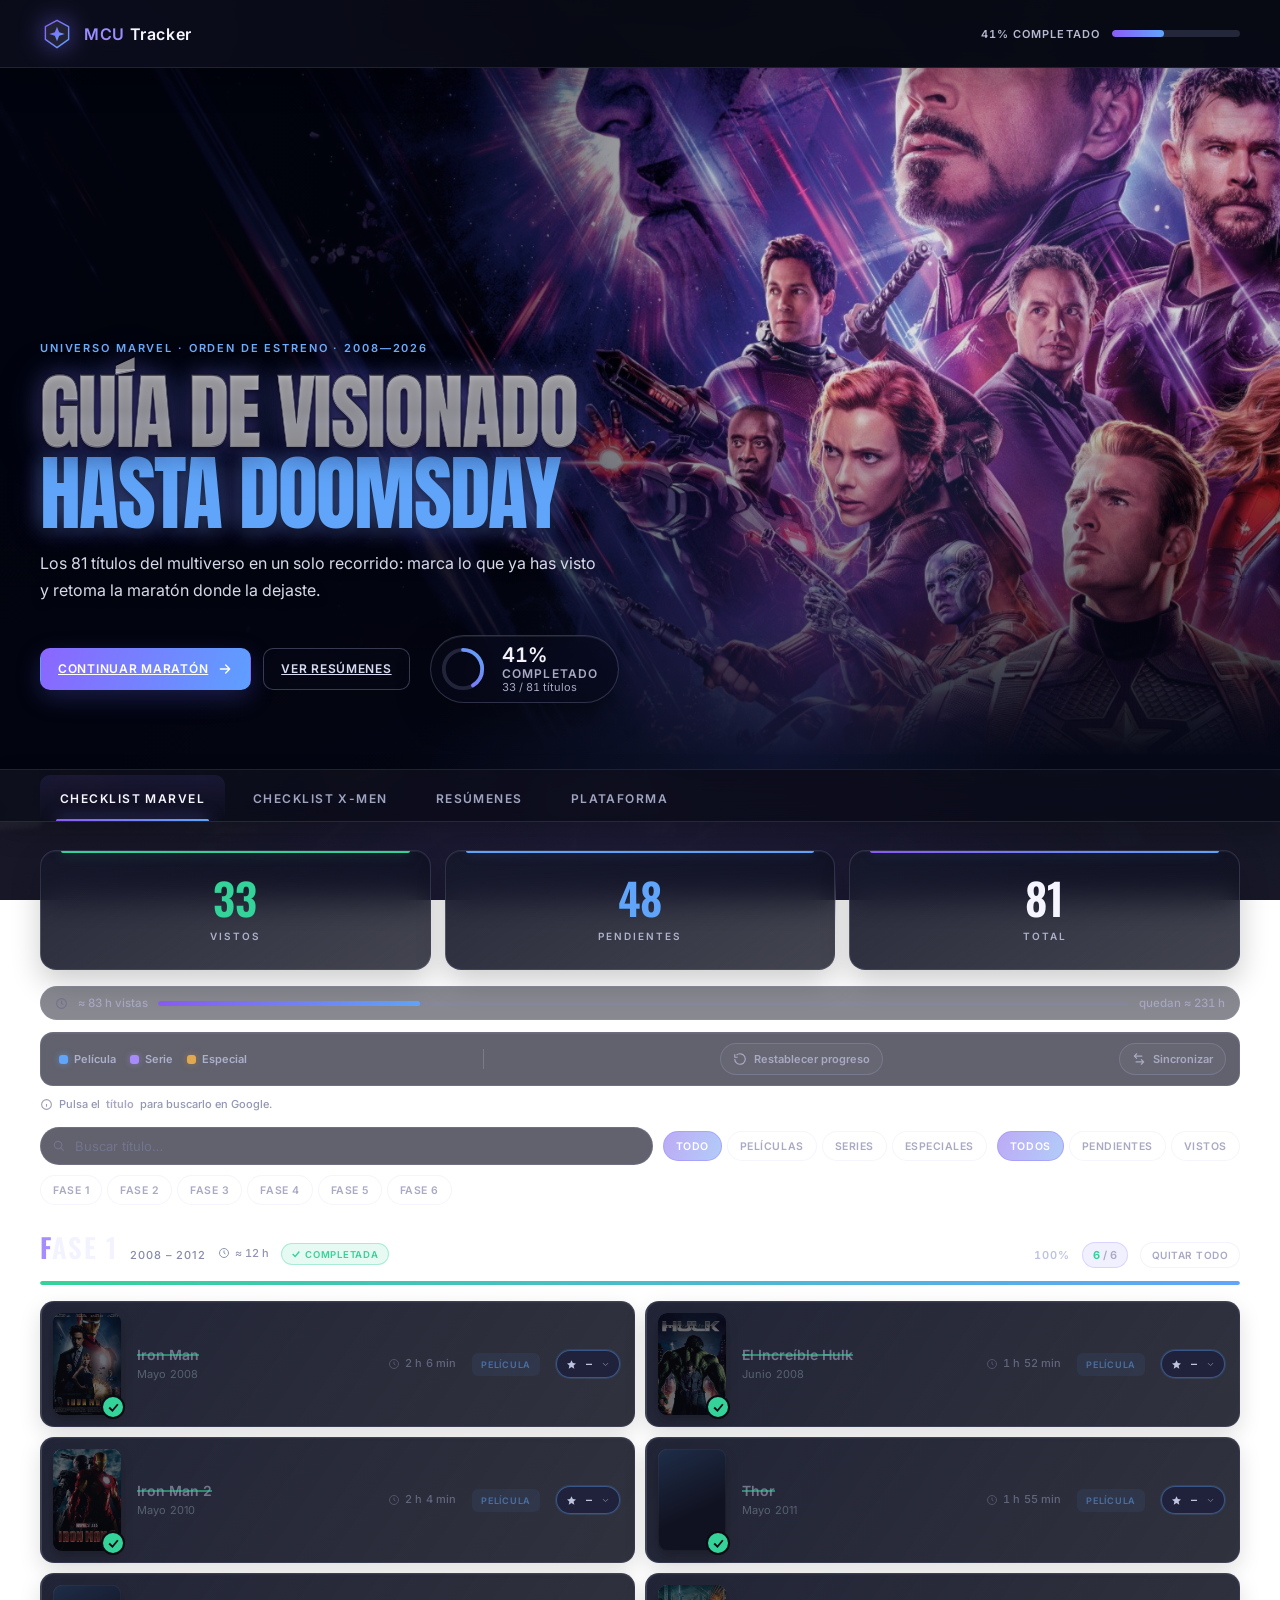
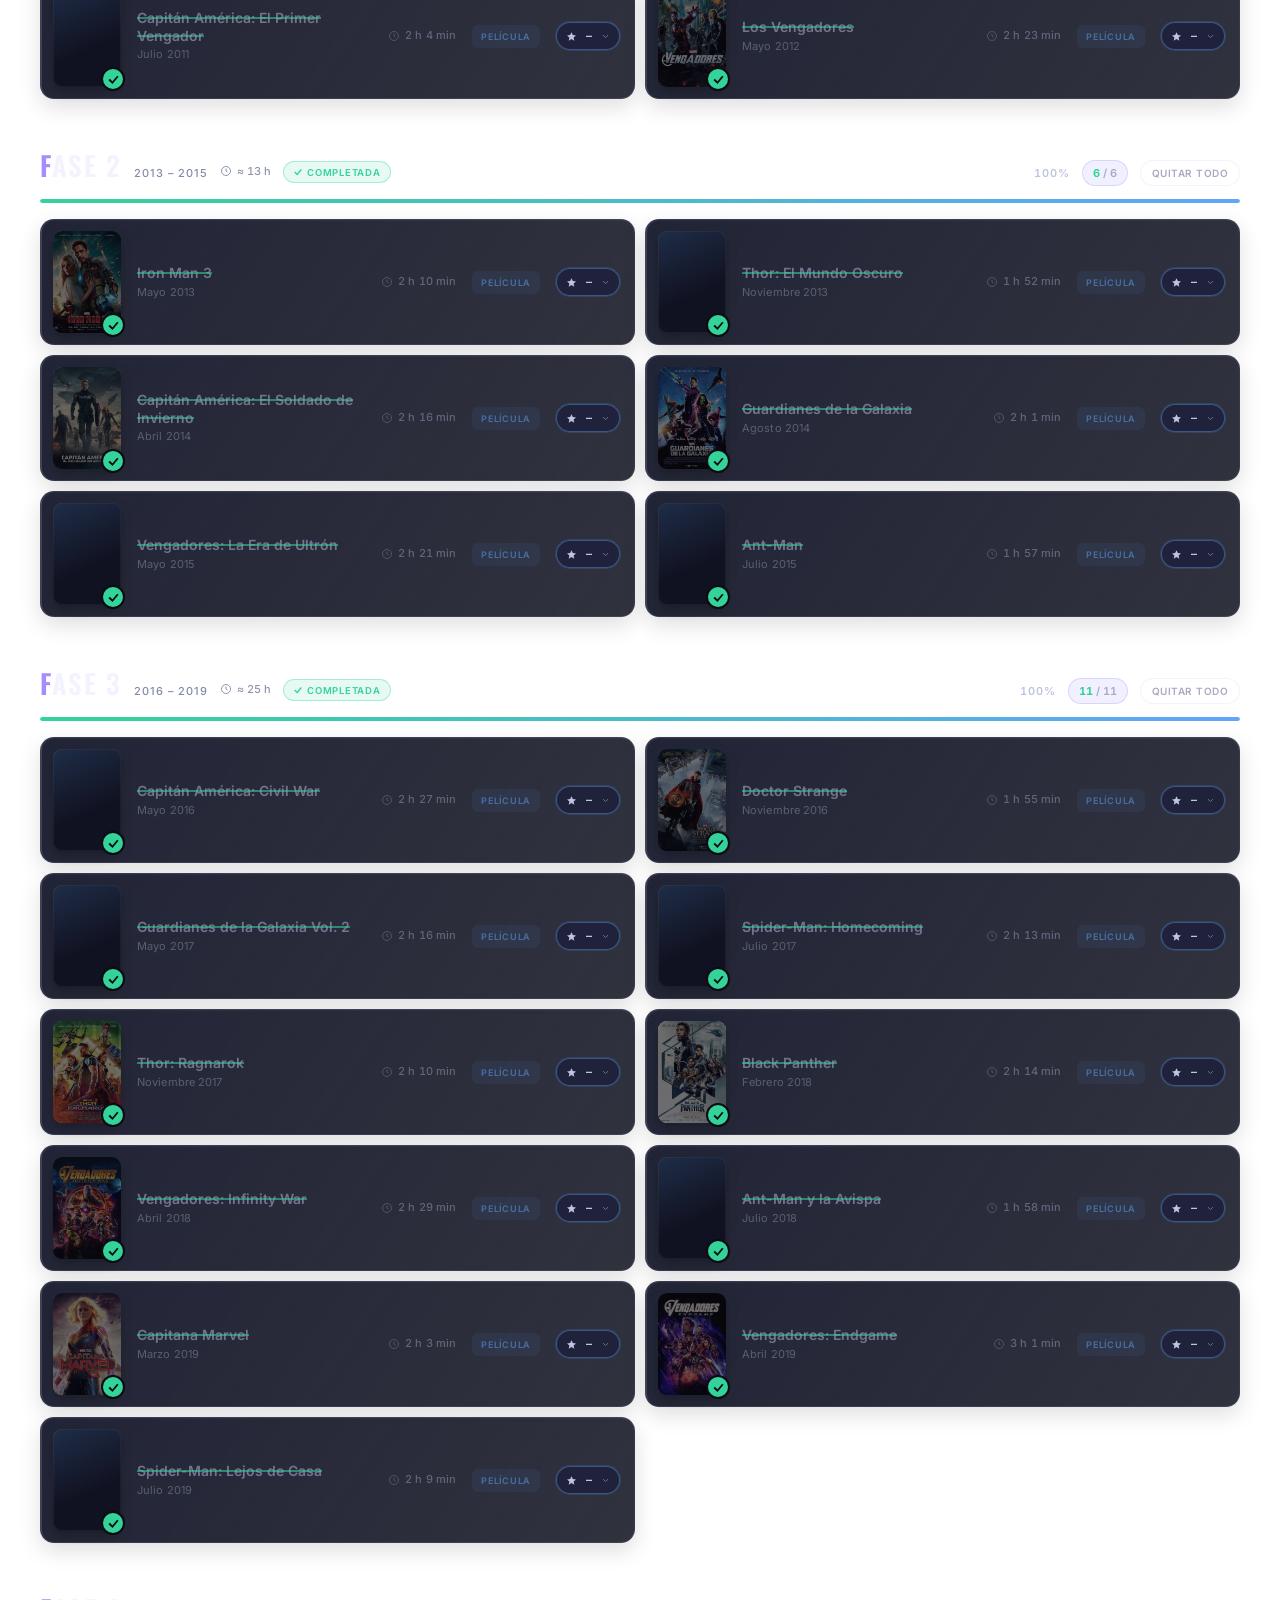
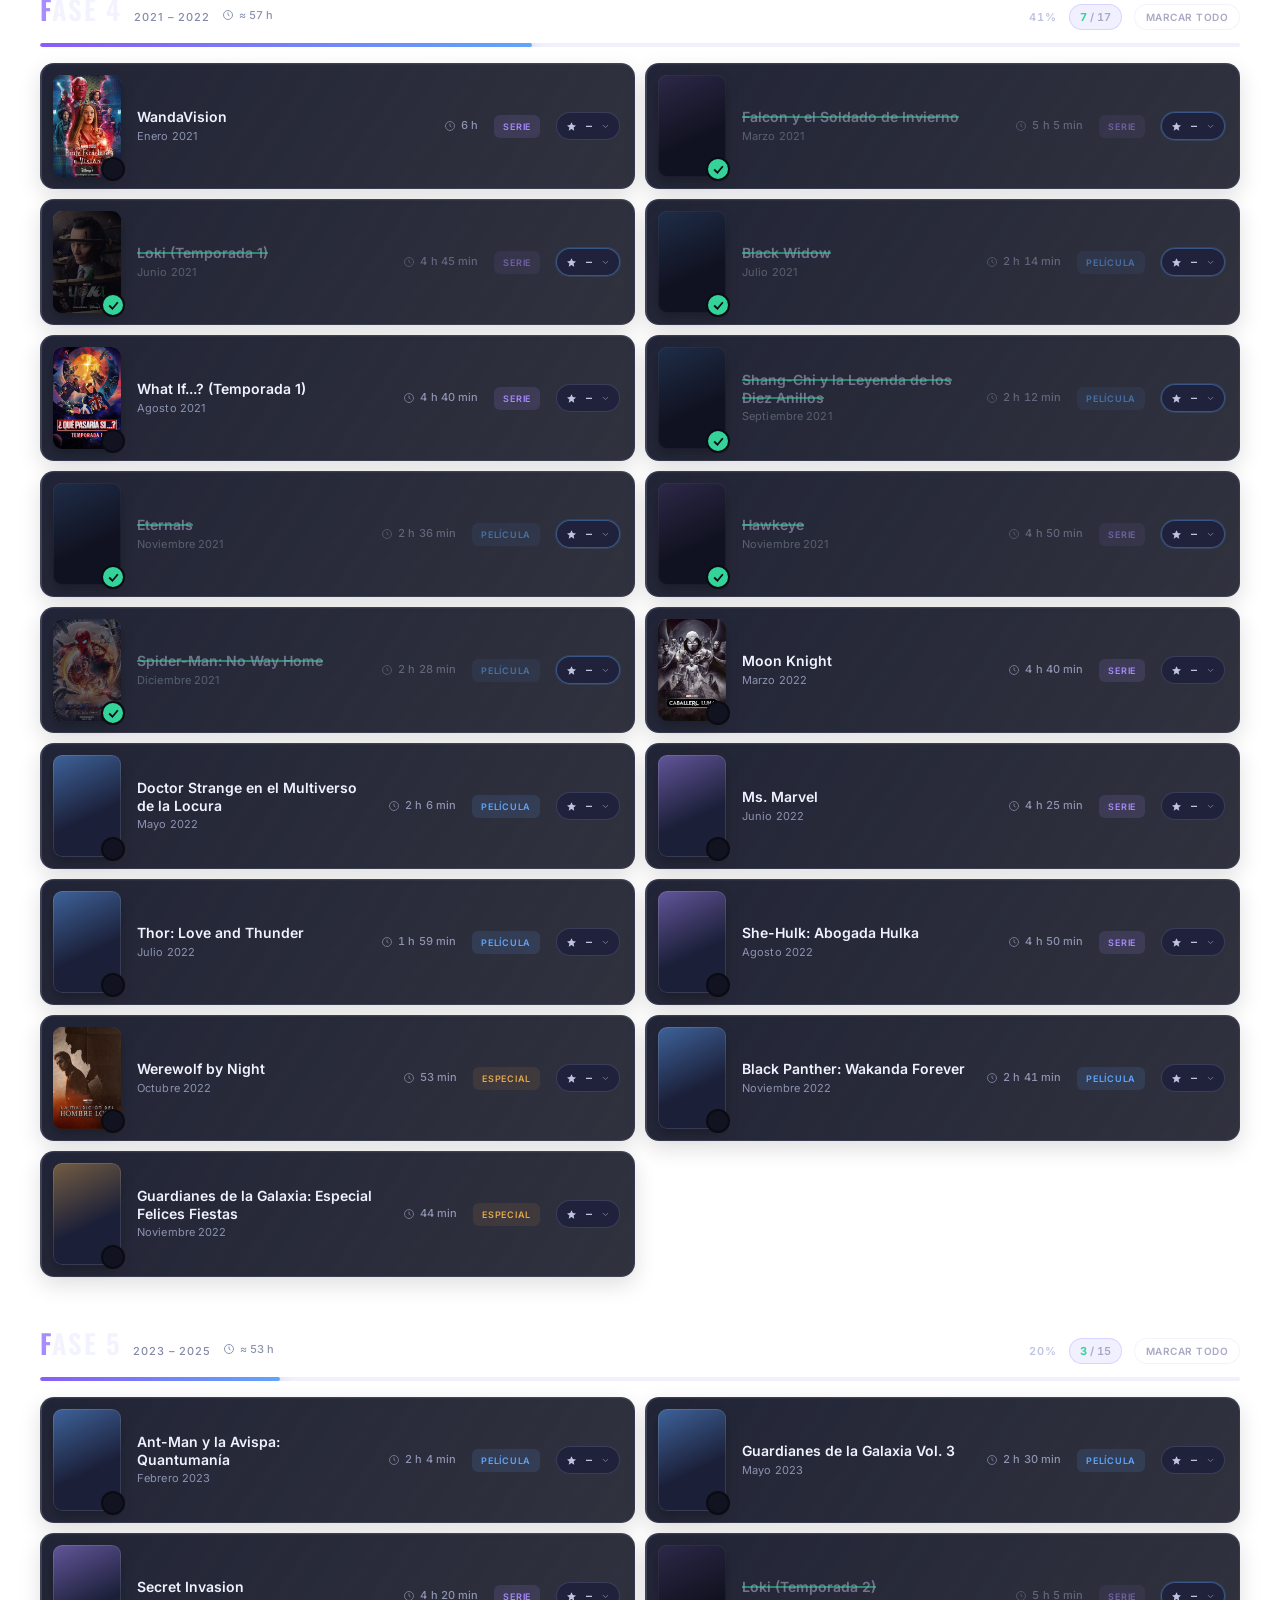
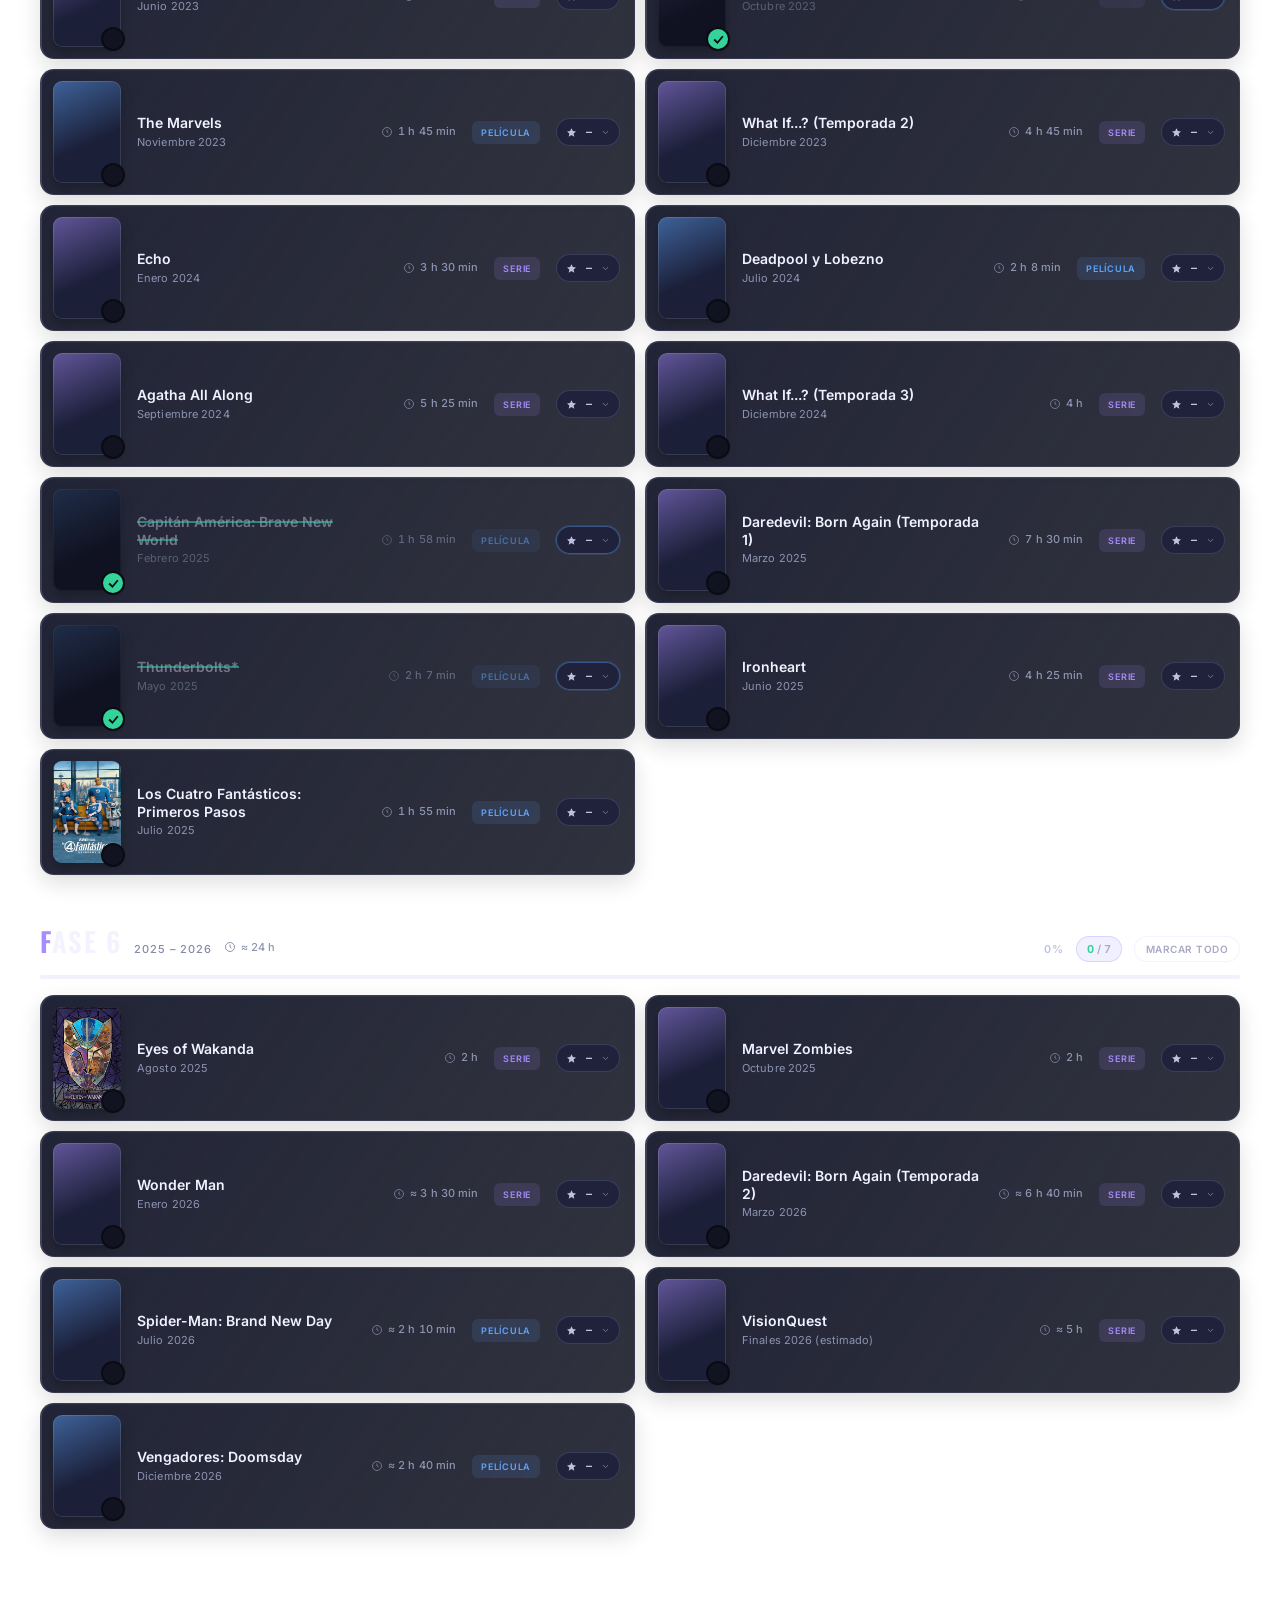
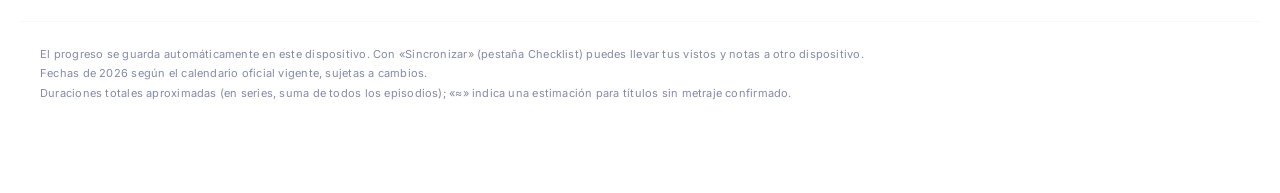
==== commit 8078b889: "feat(ux): filtros de estanteria, salto de fases, marcar-todo y pop del tick - Filtro Todos/Pendiente" ====
--- a/index.html
+++ b/index.html
@@ -186,6 +186,8 @@
       </div>
     </div>
 
+    <nav class="phase-jump" id="phaseJump" aria-label="Ir directamente a una fase"></nav>
+
     <div id="checklistList"></div>
     <p class="filter-empty" id="filterEmpty" hidden>Ningún título coincide con la búsqueda o los filtros.</p>
   </section>
@@ -203,6 +205,11 @@
       <h2>Resúmenes en YouTube</h2>
       <p>Toca cualquier póster para abrir su búsqueda de resúmenes en YouTube y ponte al día antes de continuar la maratón. Los títulos que ya has visto llevan la marca verde.</p>
     </div>
+    <div class="shelf-filter" role="group" aria-label="Filtrar títulos por estado">
+      <button class="fchip active" data-mfilter="all" type="button" aria-pressed="true">Todos</button>
+      <button class="fchip" data-mfilter="pend" type="button" aria-pressed="false">Pendientes</button>
+      <button class="fchip" data-mfilter="visto" type="button" aria-pressed="false">Vistos</button>
+    </div>
     <div class="media-grid" id="resumenesList"></div>
   </section>
 
@@ -210,6 +217,11 @@
     <div class="panel-intro">
       <h2>¿Dónde verla?</h2>
       <p>Toca cualquier póster para buscar al instante en qué plataforma está disponible ese título en España.</p>
+    </div>
+    <div class="shelf-filter" role="group" aria-label="Filtrar títulos por estado">
+      <button class="fchip active" data-mfilter="all" type="button" aria-pressed="true">Todos</button>
+      <button class="fchip" data-mfilter="pend" type="button" aria-pressed="false">Pendientes</button>
+      <button class="fchip" data-mfilter="visto" type="button" aria-pressed="false">Vistos</button>
     </div>
     <div class="media-grid" id="plataformaList"></div>
   </section>
--- a/css/styles.css
+++ b/css/styles.css
@@ -1518,3 +1518,57 @@
   .fchip.active:hover{color:#fff;}
   .to-top:hover{color:var(--text);border-color:rgba(160,143,255,.55);}
 }
+
+/* ================================================================
+   MEJORAS 2026-07-23 (ronda 2): filtros de estantería · salto de
+   fases · fase completada + marcar todo · pop del tick
+   ================================================================ */
+
+/* ── Filtro de estado en Resúmenes/Plataforma (CSS-driven) ── */
+.shelf-filter{display:flex;gap:5px;flex-wrap:wrap;margin:-8px 0 18px;}
+.media-grid[data-mfilter="pend"] .media-card.is-done{display:none;}
+.media-grid[data-mfilter="visto"] .media-card:not(.is-done){display:none;}
+
+/* ── Salto rápido de fases bajo la barra de filtros ── */
+.phase-jump{display:flex;gap:5px;flex-wrap:wrap;margin:10px 0 0;}
+.phase-jump .fchip{text-decoration:none;}
+
+/* ── Fase completada: insignia + barra en verde ── */
+.phase-complete{
+  display:none;align-items:center;gap:4px;
+  min-height:22px;padding:0 9px;border-radius:var(--r-full);
+  font-family:var(--font-body);font-weight:var(--fw-semibold);
+  font-size:9.5px;letter-spacing:.08em;text-transform:uppercase;
+  color:var(--done);background:rgb(52 211 153/.12);border:1px solid rgb(52 211 153/.35);
+}
+.phase-complete svg{width:10px;height:10px;stroke:var(--done);stroke-width:3.2;fill:none;flex-shrink:0;}
+.phase.is-complete .phase-complete{display:inline-flex;}
+.phase.is-complete .phase-progress-fill{background:linear-gradient(90deg,#34d399,#60a5fa);box-shadow:0 0 10px rgb(52 211 153/.5);}
+
+/* ── Botón marcar/quitar toda la fase ── */
+.phase-mark{
+  display:inline-flex;align-items:center;justify-content:center;
+  min-height:26px;padding:0 11px;border-radius:var(--r-full);cursor:pointer;
+  font-family:var(--font-body);font-weight:var(--fw-semibold);
+  font-size:10px;letter-spacing:.05em;text-transform:uppercase;
+  color:var(--text-2);background:rgba(255,255,255,.035);border:1px solid rgba(185,190,239,.18);
+  transition:color var(--dur-fast) var(--ease-smooth),border-color var(--dur-fast) var(--ease-smooth),background var(--dur-fast) var(--ease-smooth);
+}
+.phase-mark:focus-visible{outline:2px solid var(--accent-2);outline-offset:2px;}
+.phase-mark:active{transform:scale(.97);}
+
+/* ── Pop del tick al marcar (clase .pop puesta solo por toggleItem) ── */
+.item.pop .check svg{animation:checkPop .4s var(--ease-bounce);}
+@keyframes checkPop{0%{transform:scale(.3);}65%{transform:scale(1.35);}100%{transform:scale(1);}}
+
+@media (max-width:599px){
+  /* Salto de fases: carrusel horizontal de una línea */
+  .phase-jump{flex-wrap:nowrap;overflow-x:auto;scrollbar-width:none;padding-bottom:2px;}
+  .phase-jump::-webkit-scrollbar{display:none;}
+  .phase-jump .fchip{flex:0 0 auto;}
+  .shelf-filter .fchip{flex:1 1 auto;}
+  .phase-mark{min-height:24px;padding:0 9px;font-size:9px;}
+}
+@media (hover:hover) and (pointer:fine){
+  .phase-mark:hover{color:var(--text);border-color:rgba(160,143,255,.45);background:rgba(255,255,255,.07);}
+}
